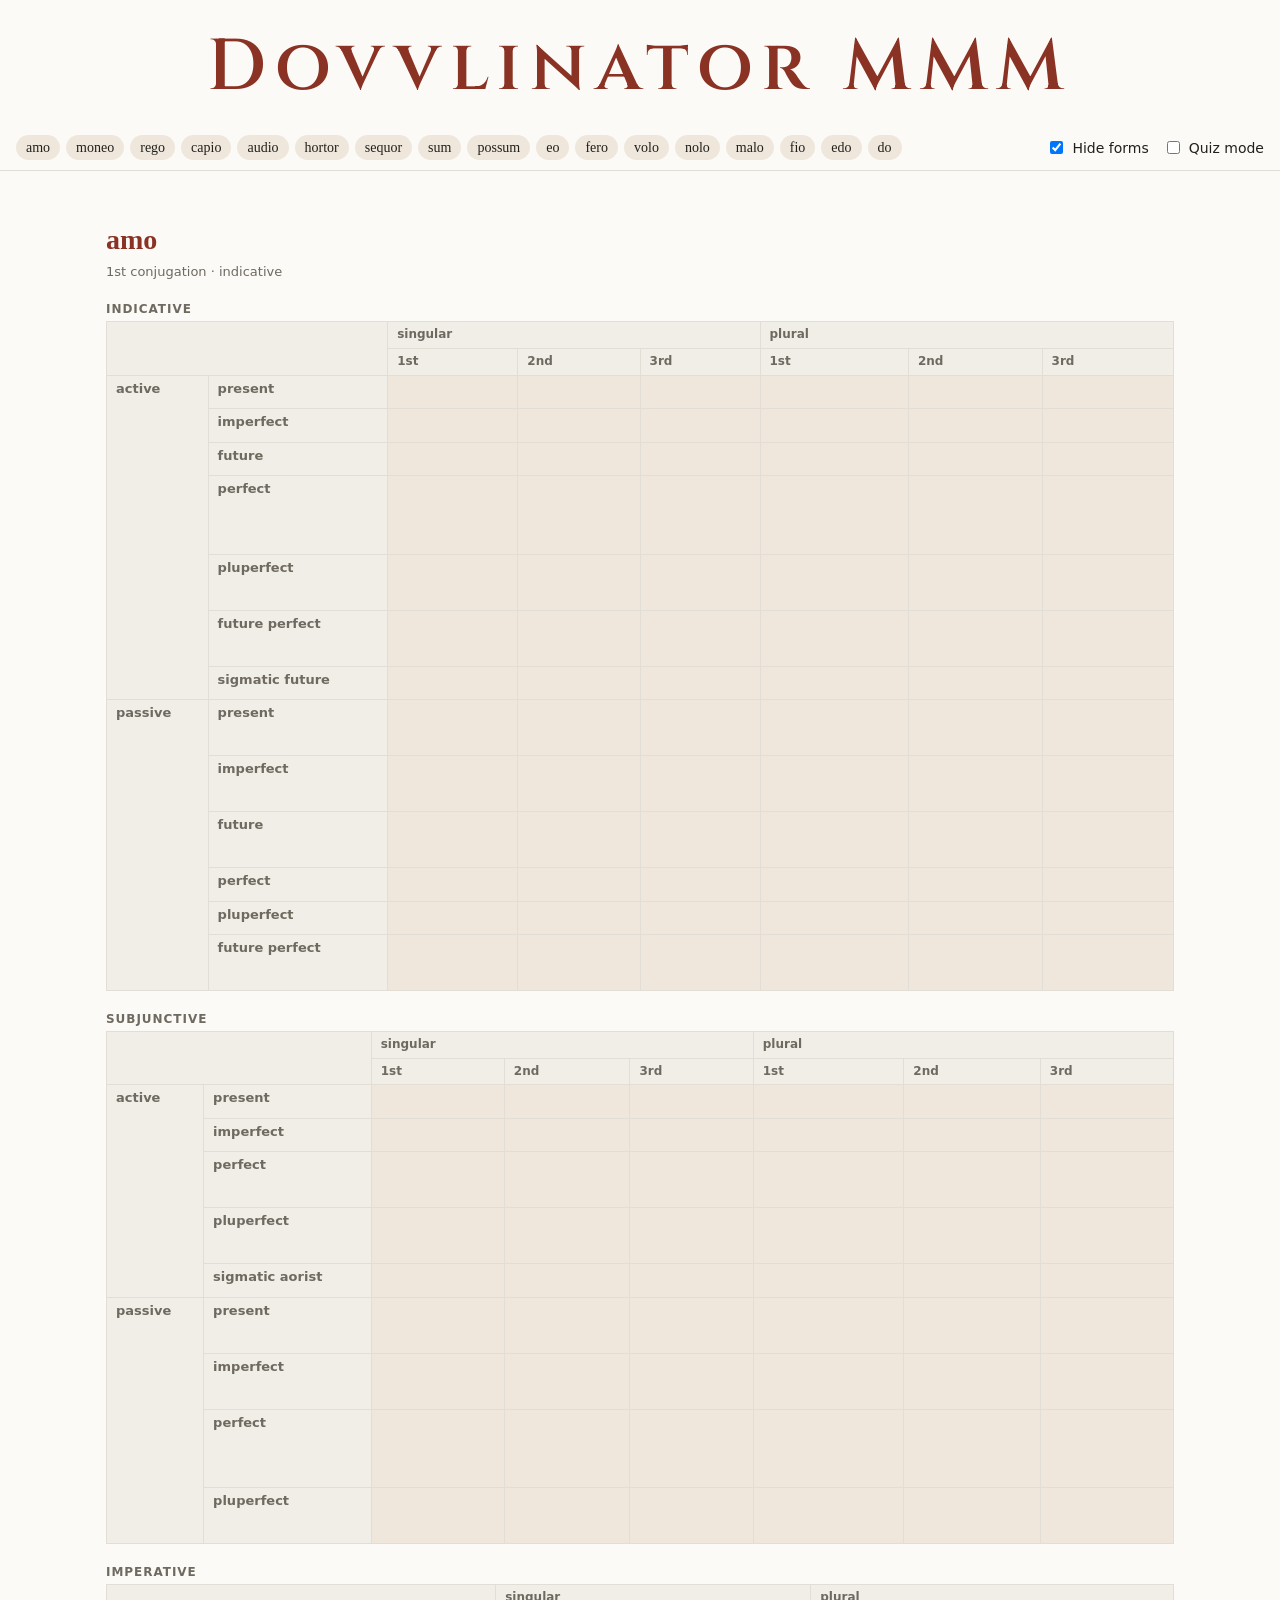
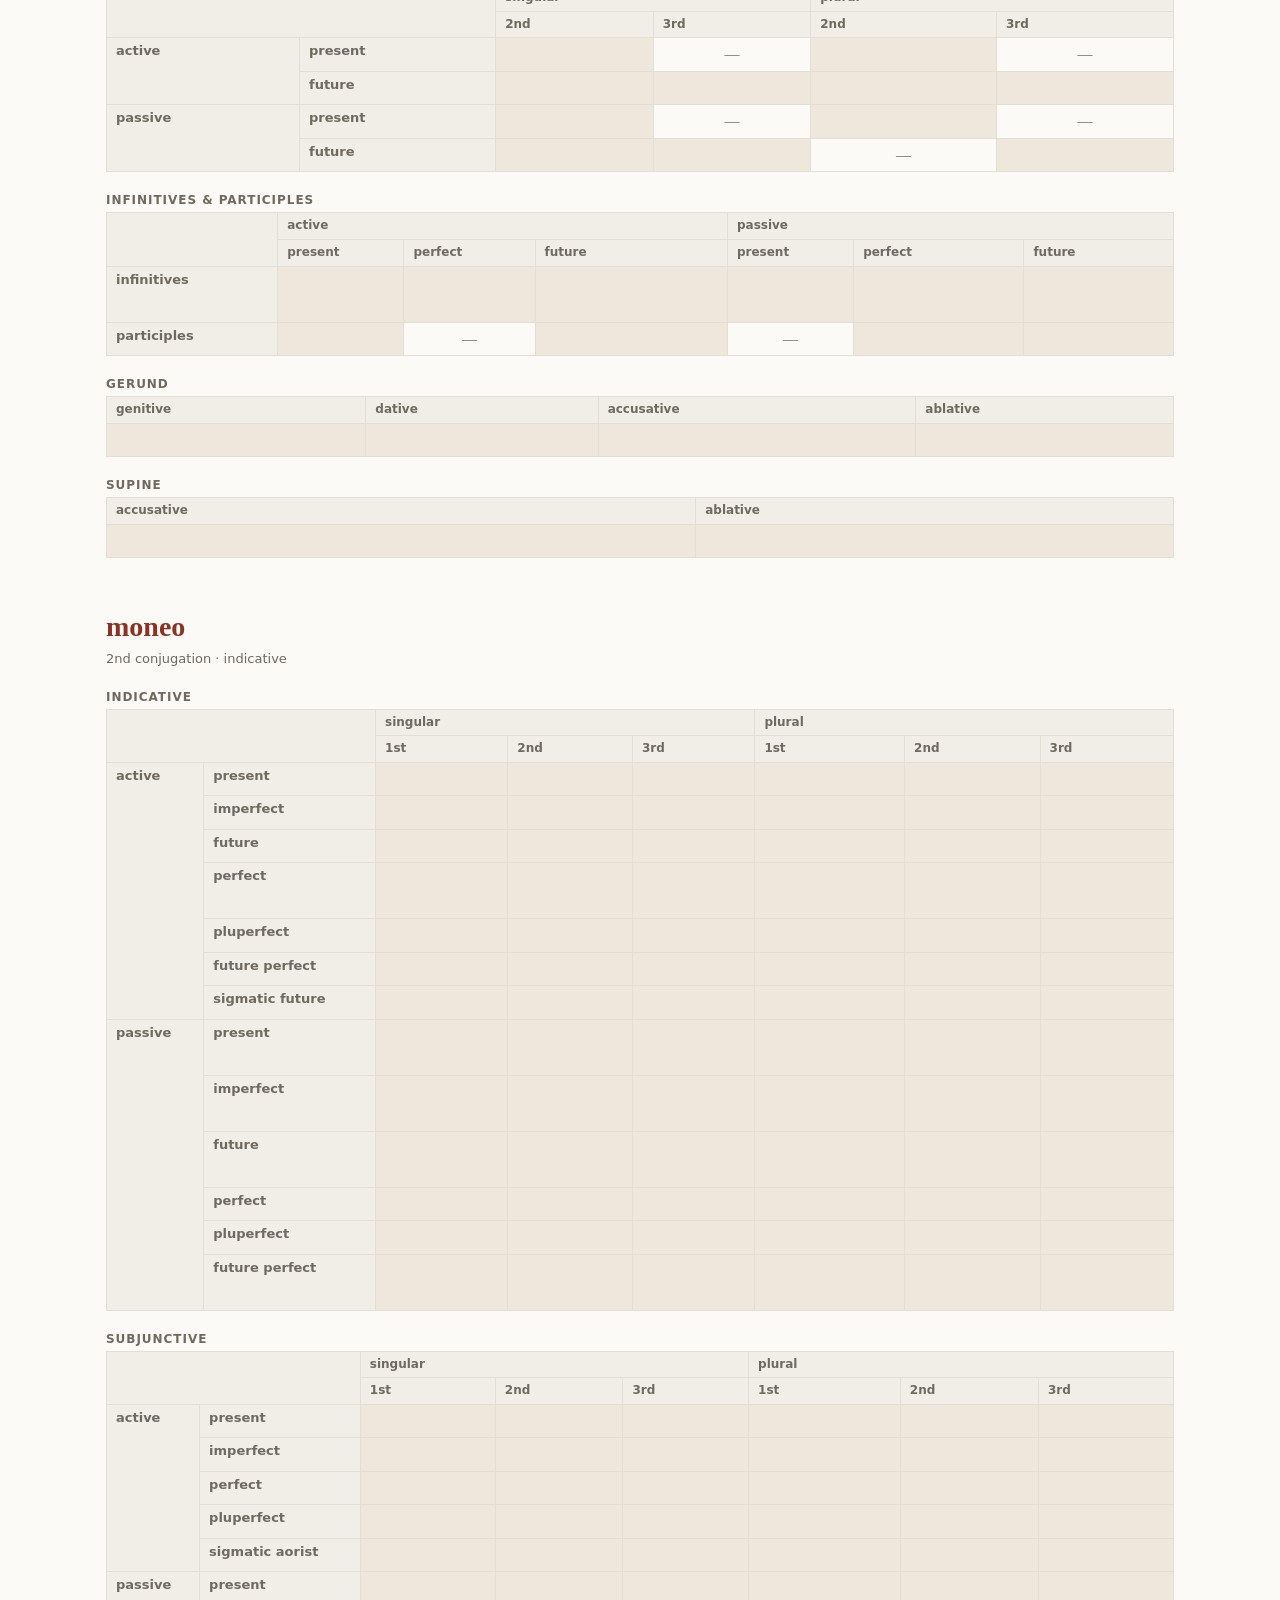
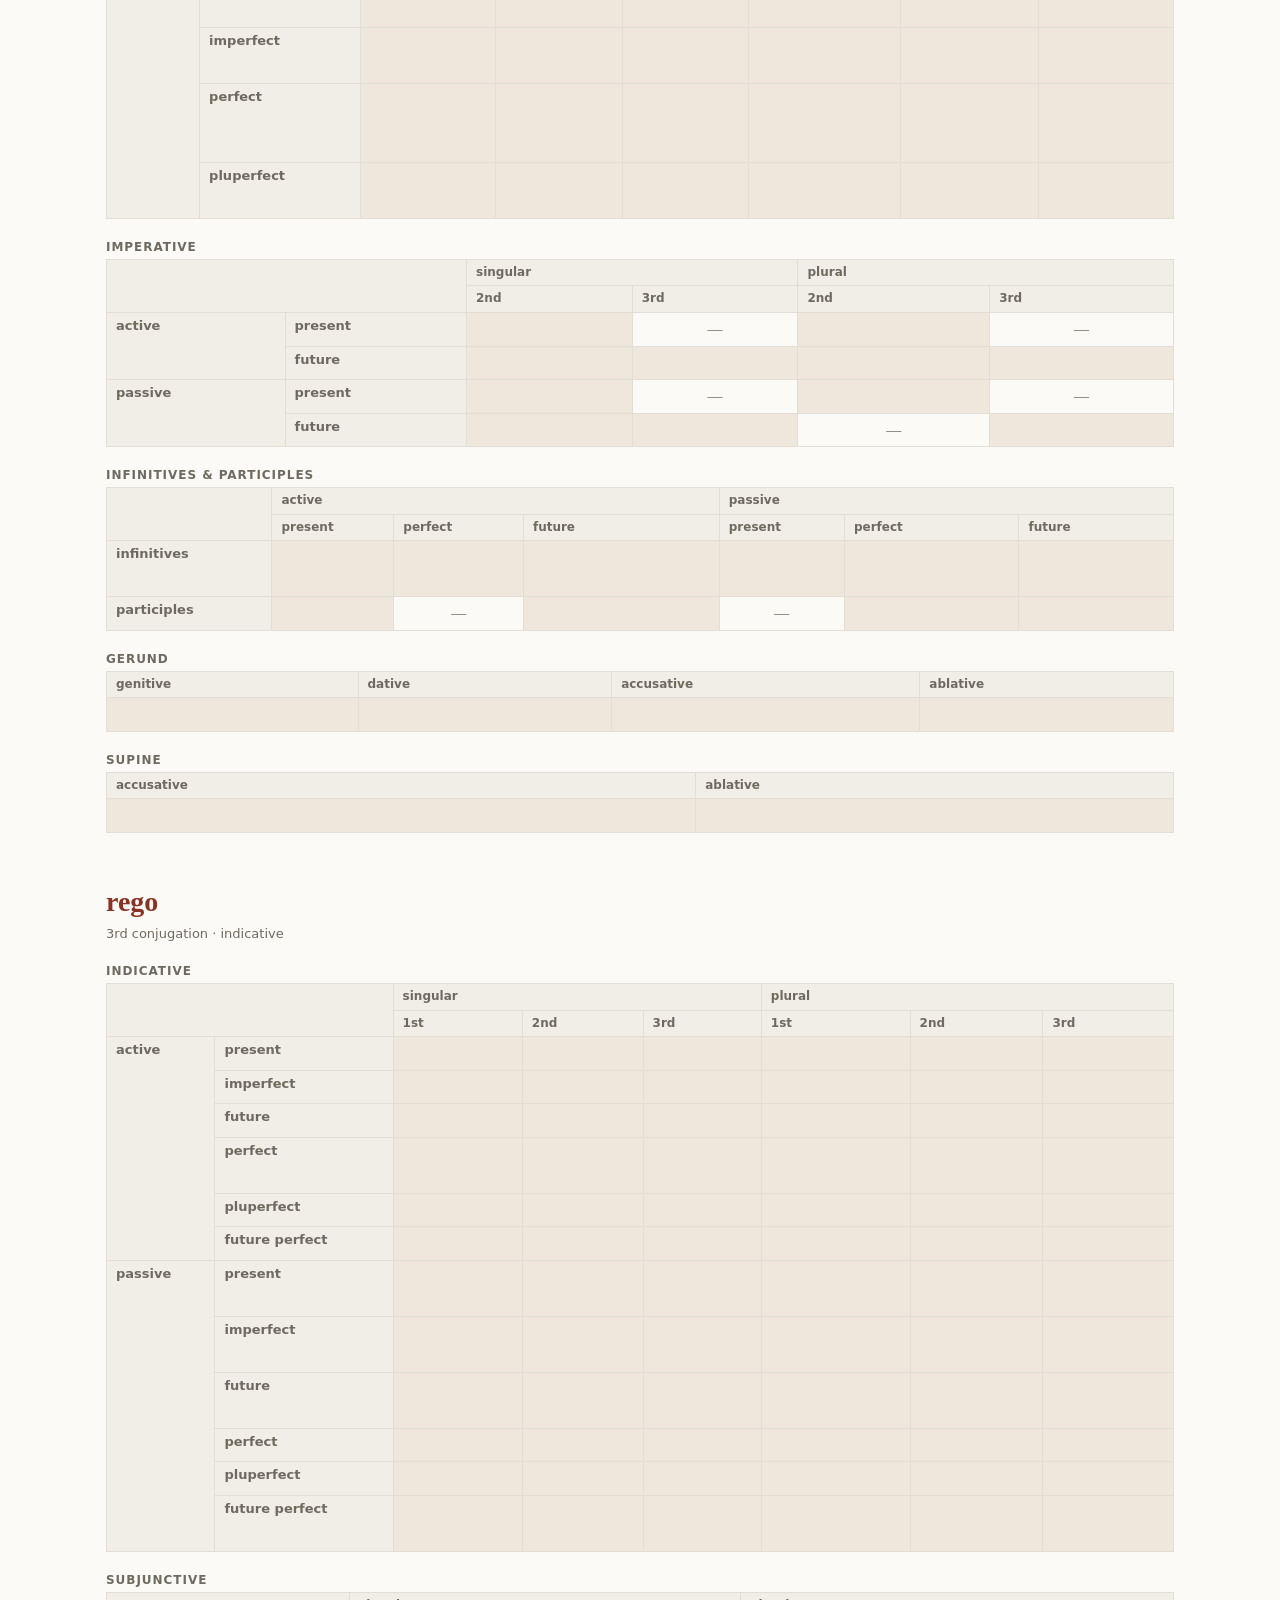
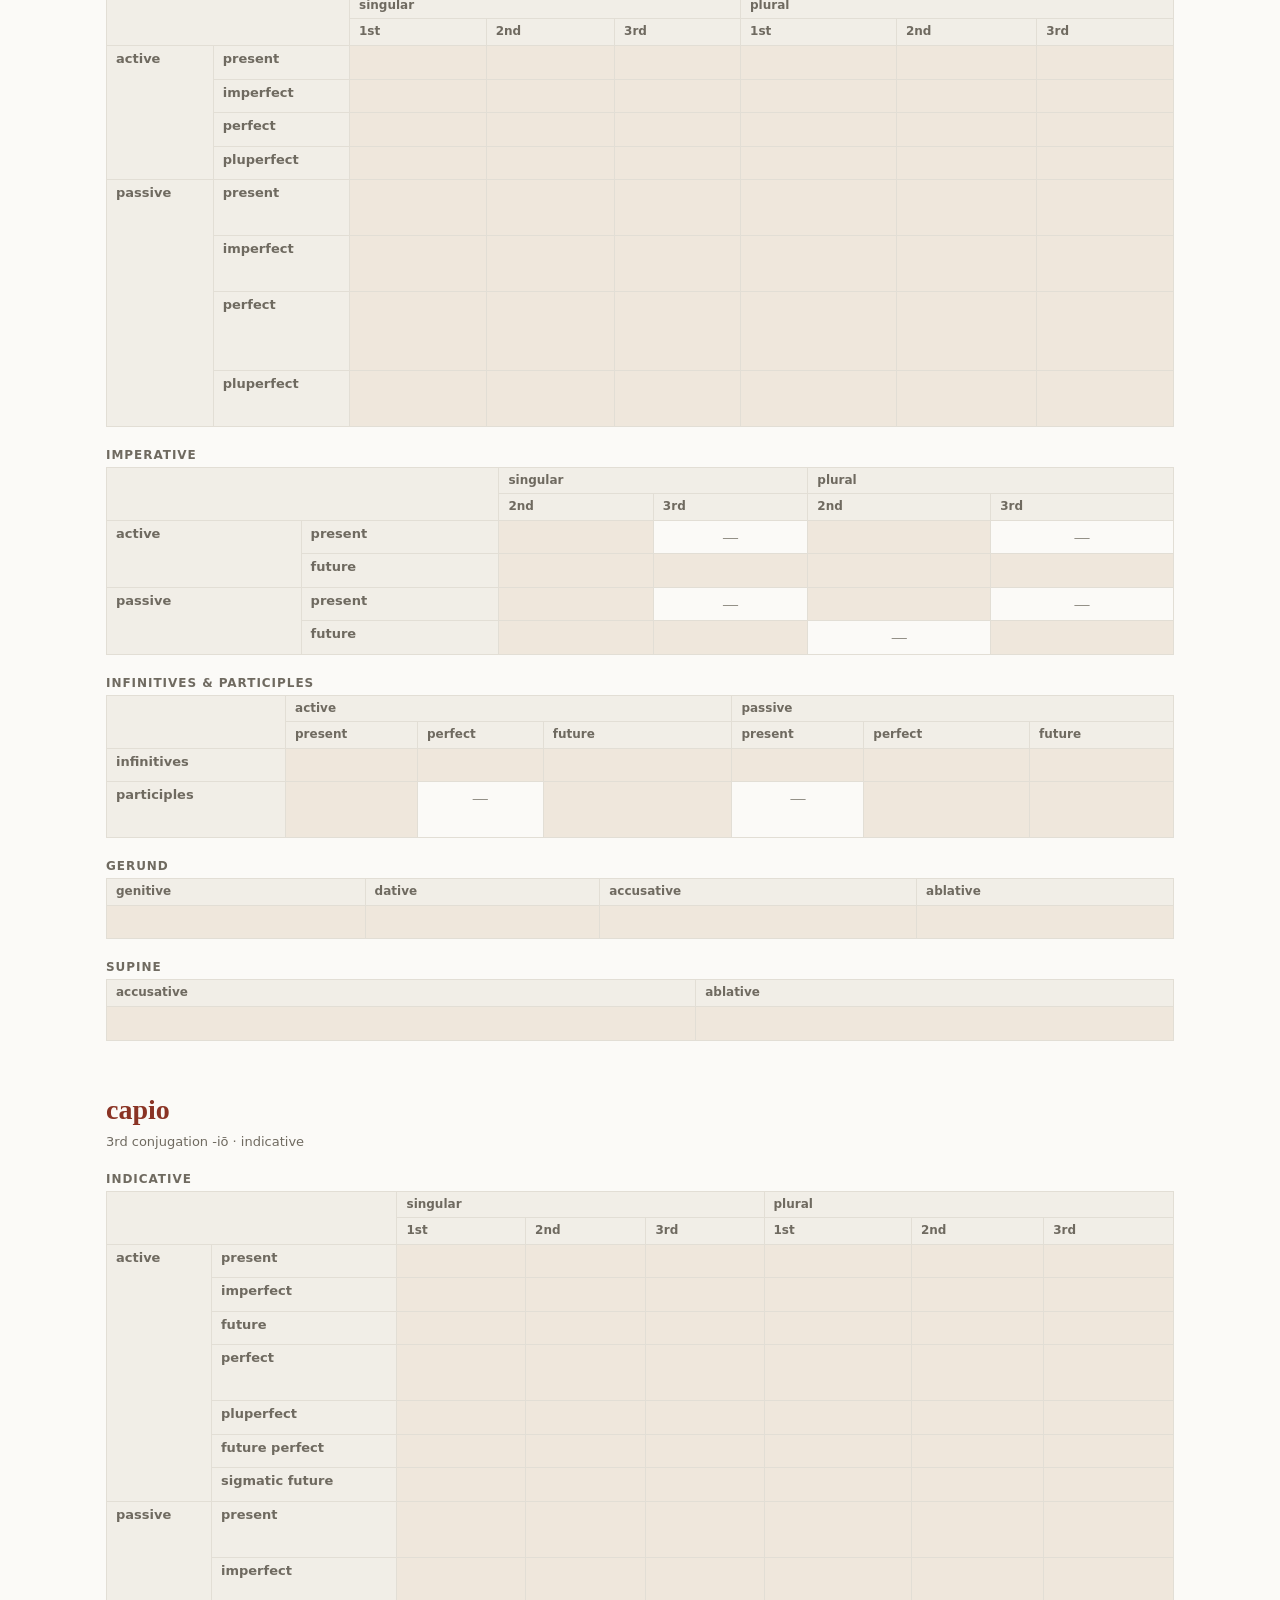
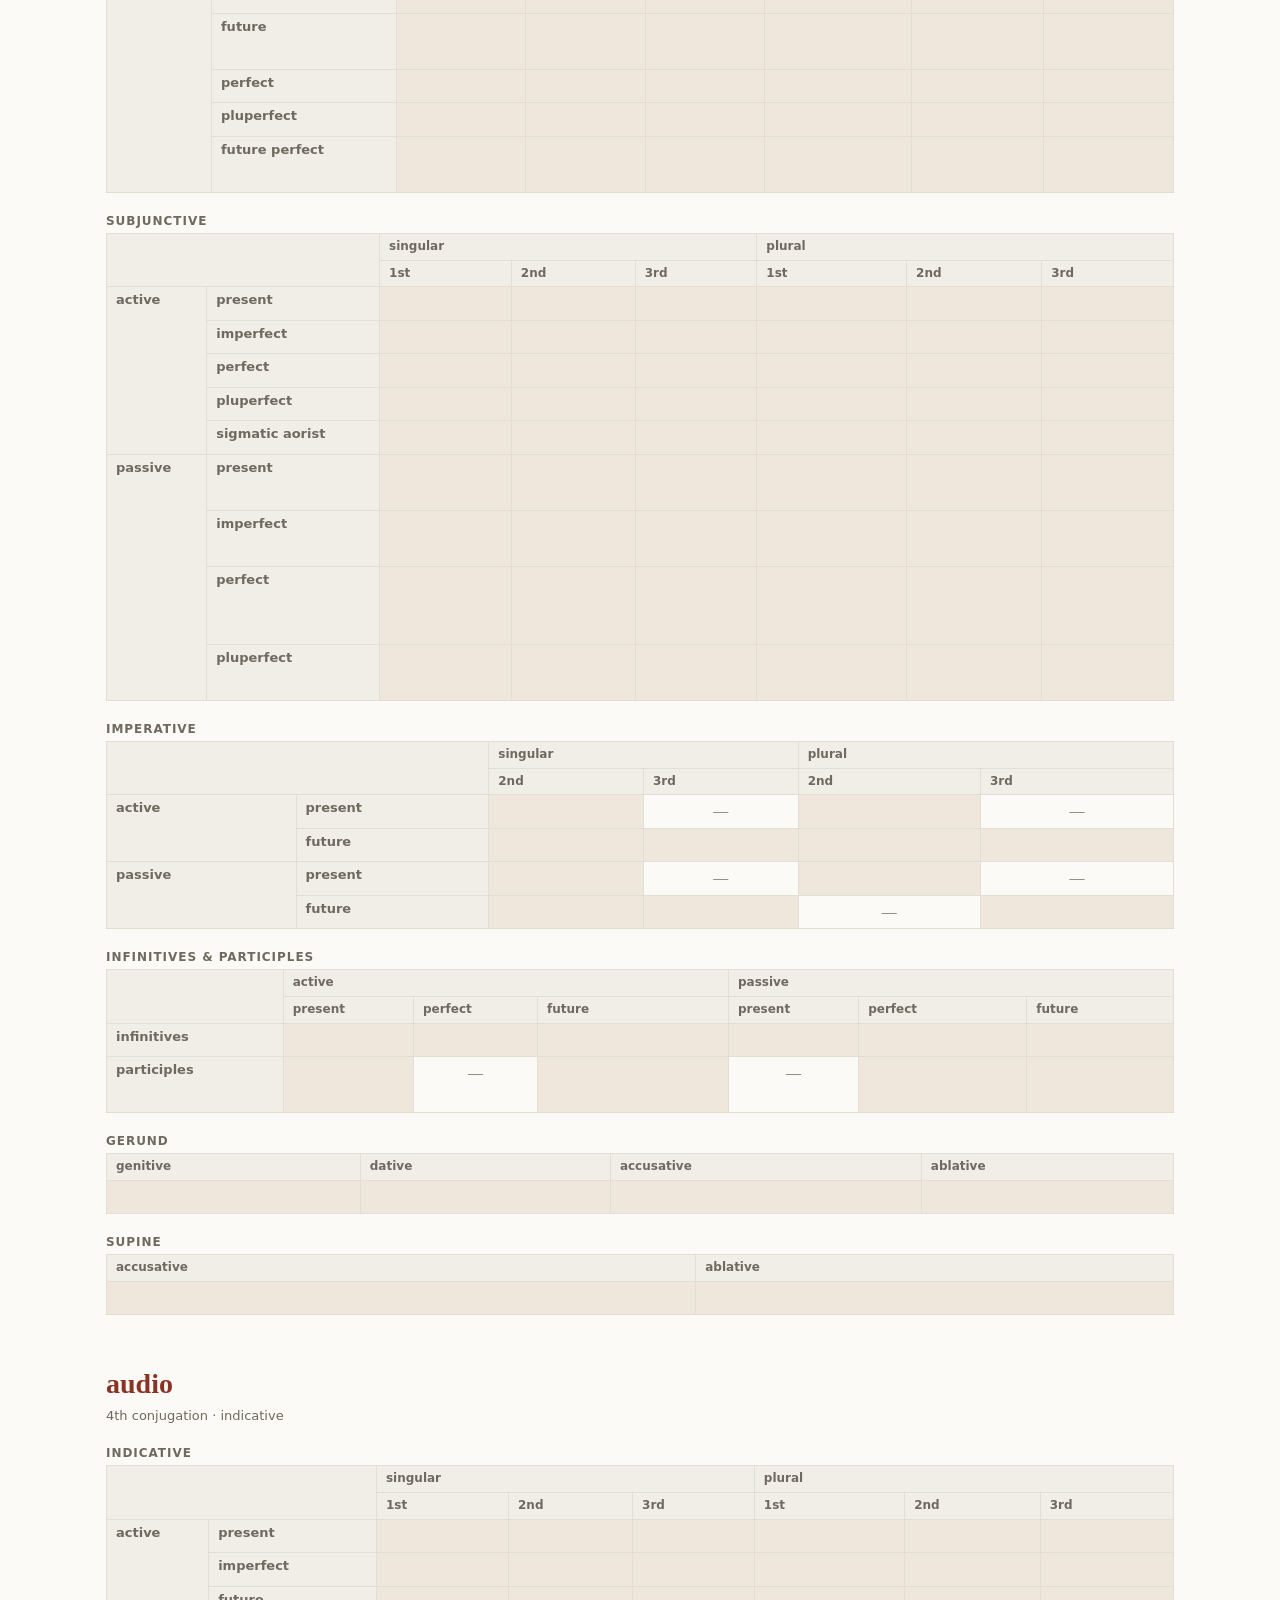
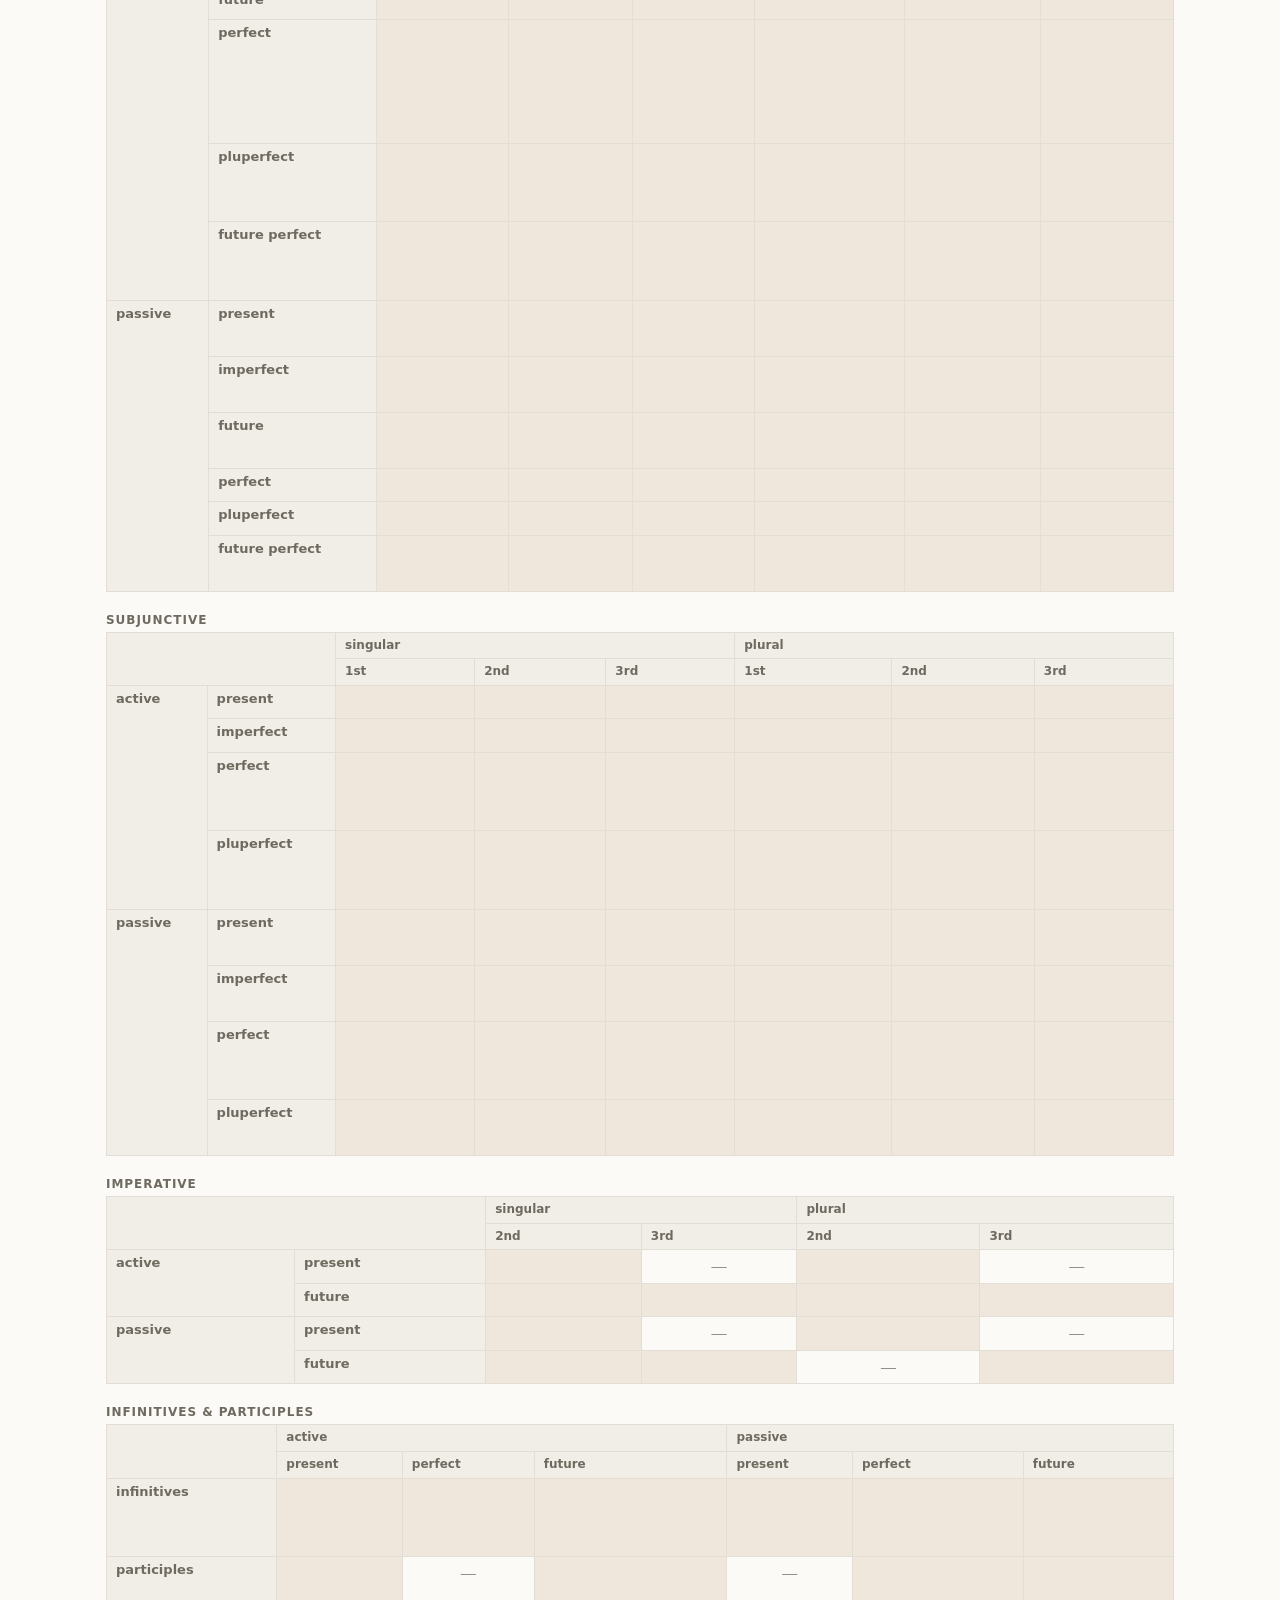
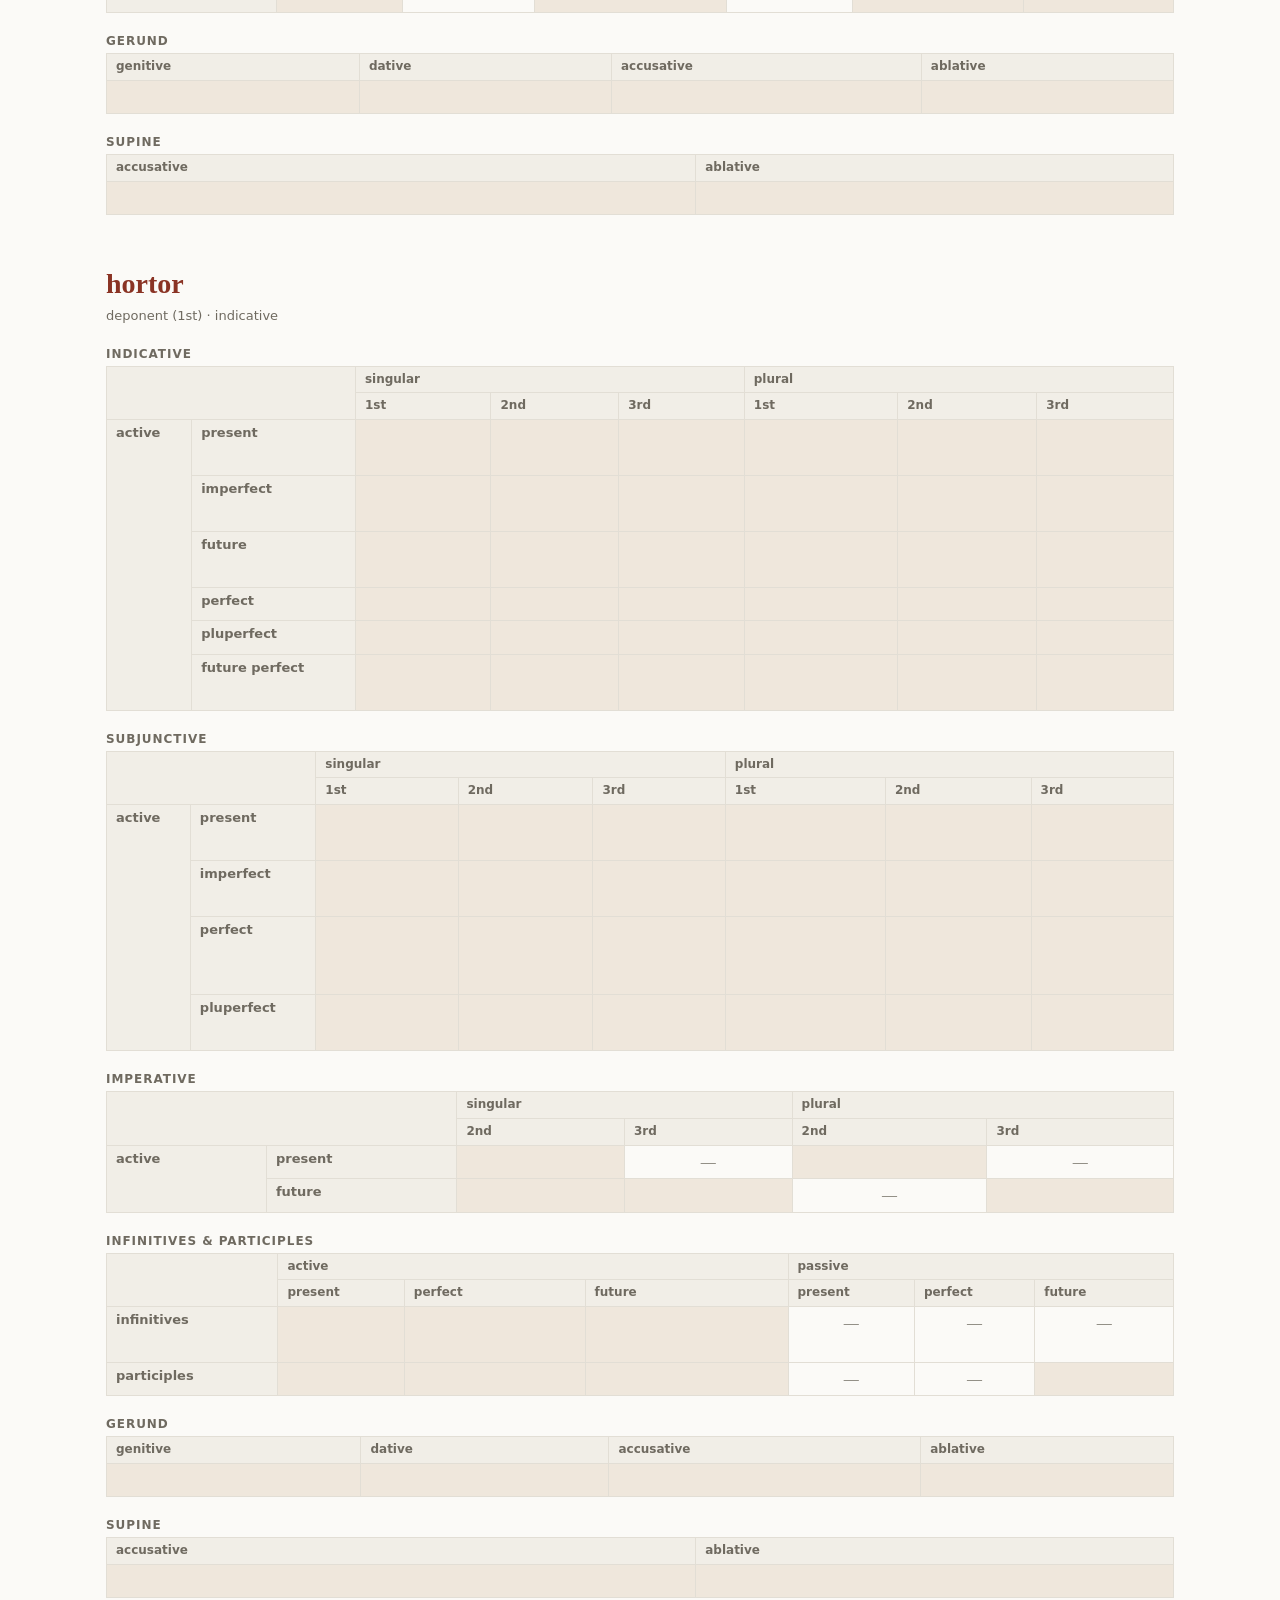
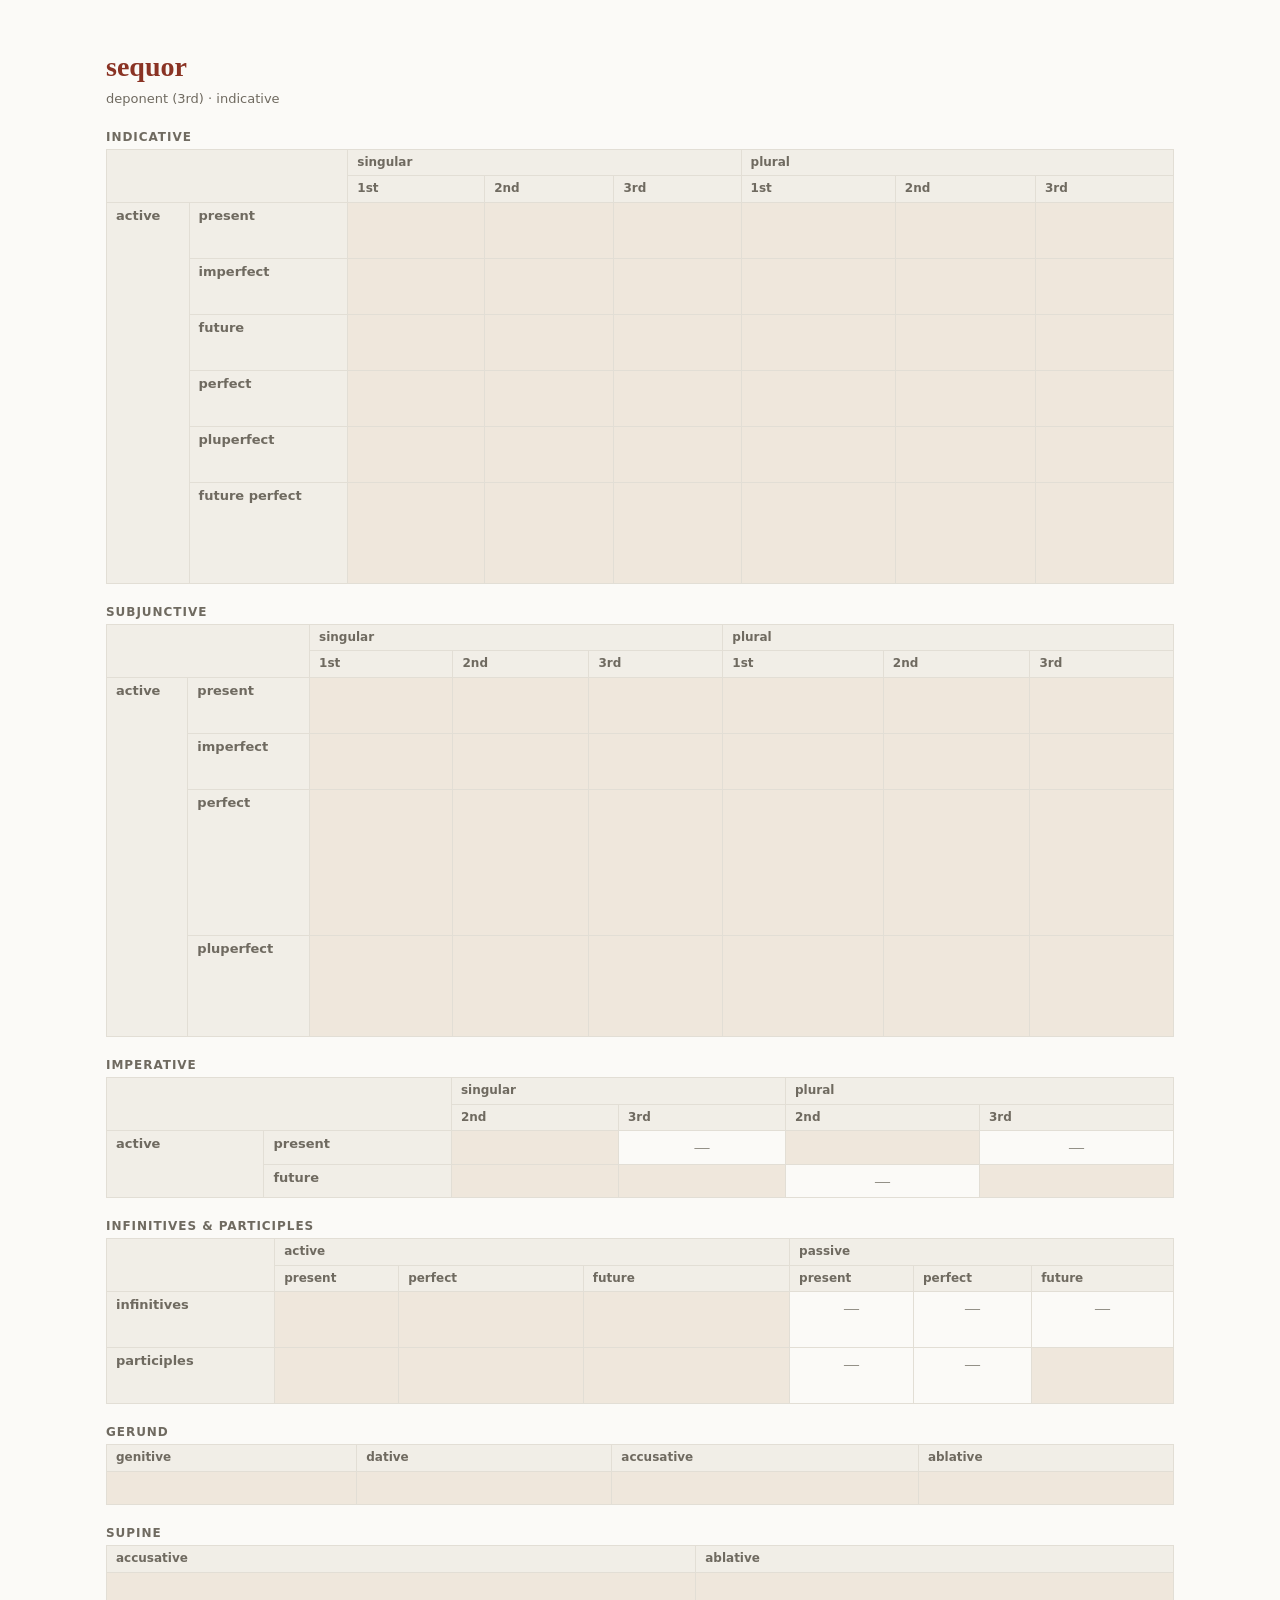
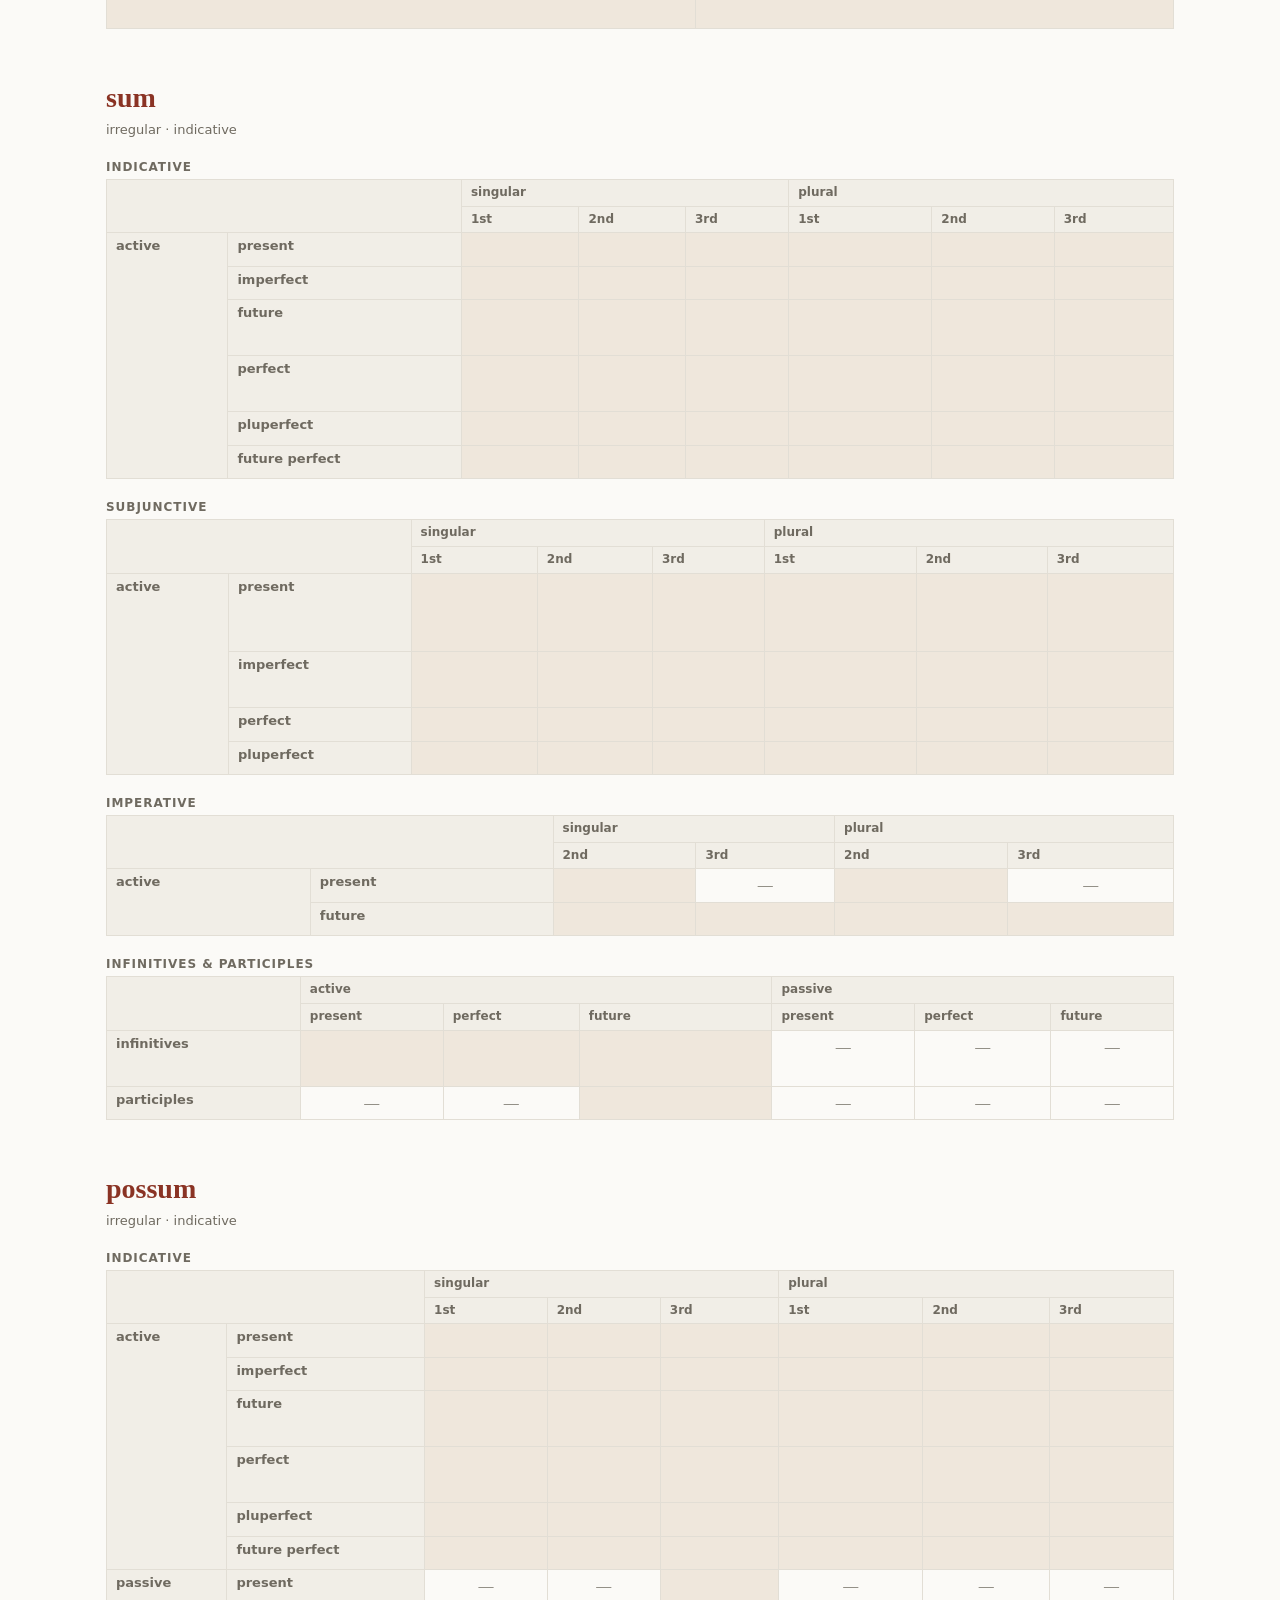
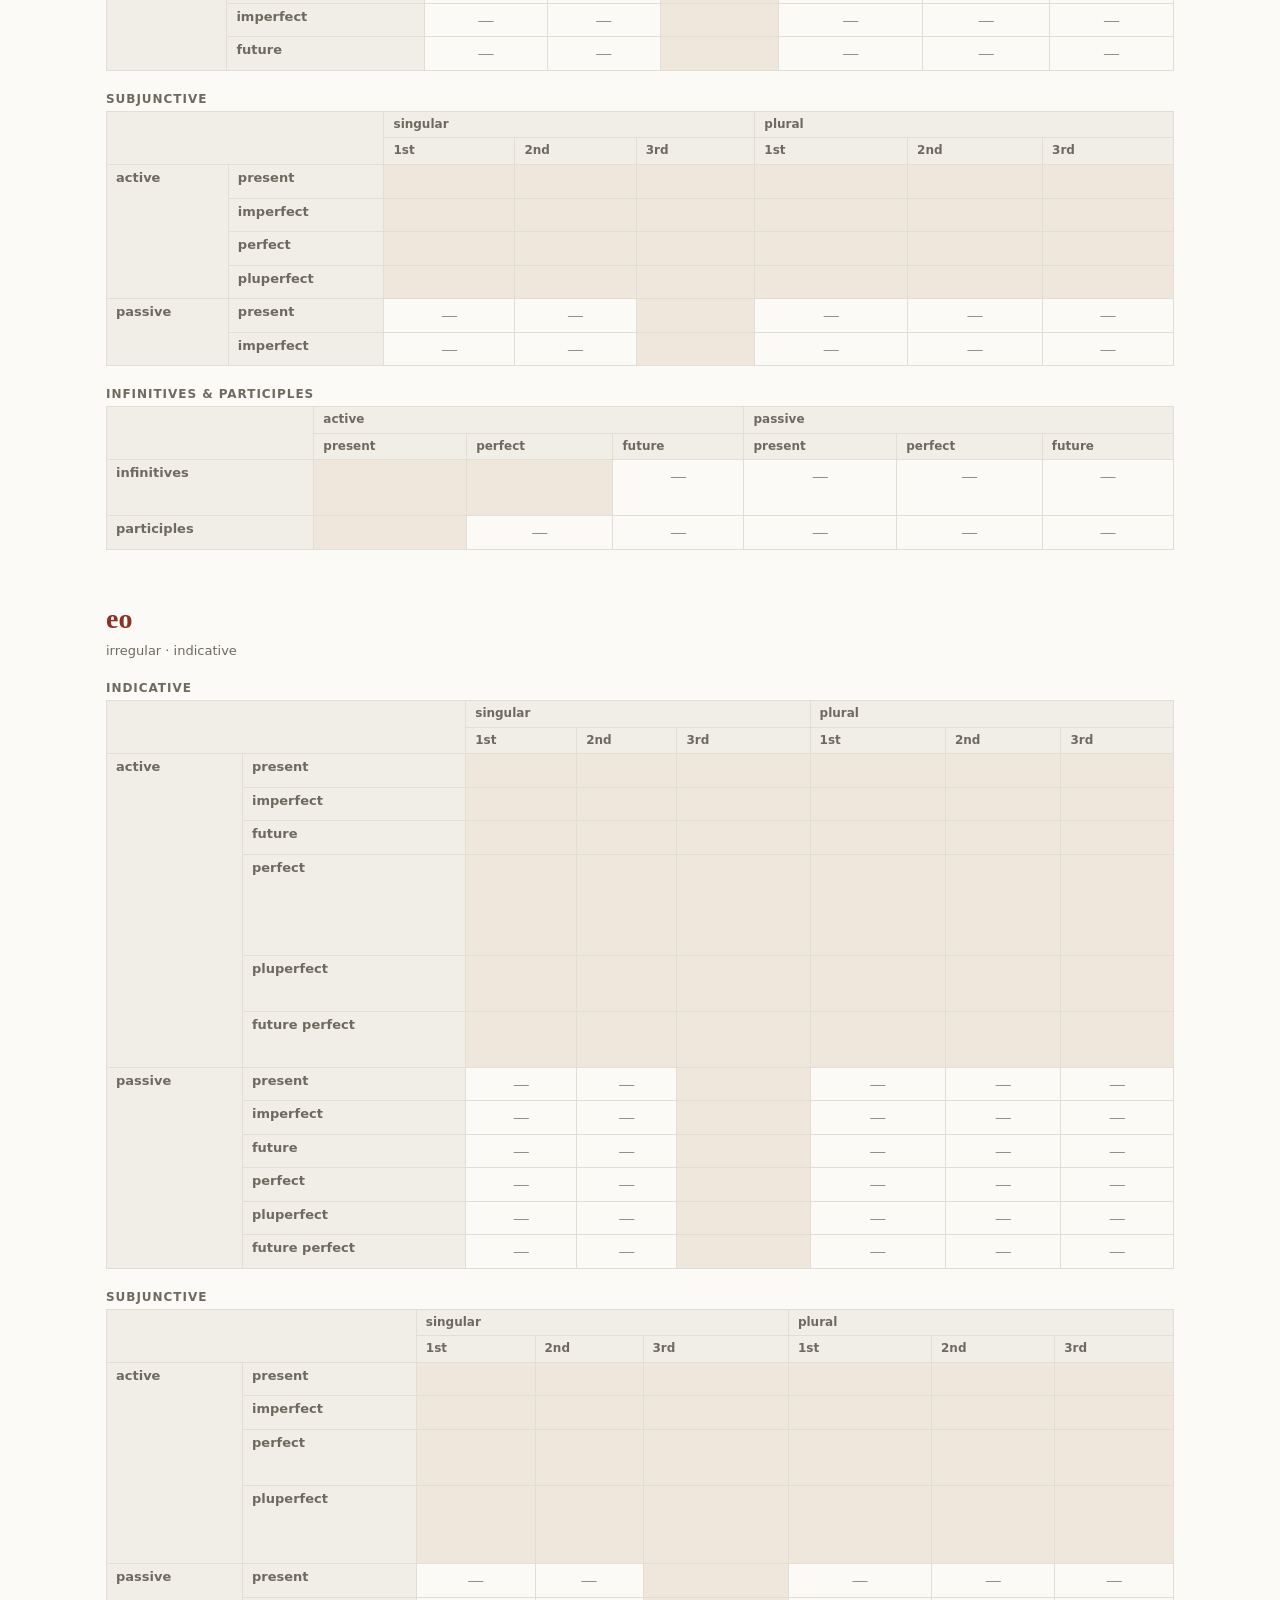
==== docs/index.html @ a9b4305e "Change to index" ====
<!doctype html>
<html lang="en">
<head>
<meta charset="utf-8">
<meta name="viewport" content="width=device-width,initial-scale=1">
<title>Dovvlinator MMM</title>
<link rel="preconnect" href="https://fonts.googleapis.com">
<link rel="preconnect" href="https://fonts.gstatic.com" crossorigin>
<link rel="stylesheet" href="https://fonts.googleapis.com/css2?family=Cinzel:wght@600&display=swap">
<!--
  Page template for show_conjugations.py, which replaces these markers:
    VERB_NAV  links to each verb, in the nav bar
    VERBS     one <section class="verb"> per verb, holding its tables
    SOURCE    where the data came from and when
-->
<style>
:root{--bg:#fbfaf7;--fg:#22201c;--muted:#6f6a60;--line:#e2ded5;--head:#f1eee7;--accent:#8a3324;--chip:#efe7dc;--ok:#d6efd6;--bad:#f6d3cf}
@media (prefers-color-scheme:dark){:root{--bg:#1a1917;--fg:#ebe7df;--muted:#a19b90;--line:#36332e;--head:#24221f;--accent:#e08a6f;--chip:#2c2925;--ok:#1f3b24;--bad:#4a2420}}
*{box-sizing:border-box}
body{margin:0;background:var(--bg);color:var(--fg);font:15px/1.5 Georgia,"Iowan Old Style",serif}
header{text-align:center;padding:28px 16px 18px}
h1{margin:0;font:600 clamp(36px,8vw,72px)/1.1 Cinzel,"Trajan Pro","Times New Roman",serif;
   letter-spacing:.12em;color:var(--accent)}
nav{position:sticky;top:0;background:var(--bg);border-bottom:1px solid var(--line);padding:10px 16px;
    display:flex;flex-wrap:wrap;gap:6px;z-index:2}
nav a{color:var(--fg);text-decoration:none;background:var(--chip);padding:2px 10px;border-radius:999px;font-size:14px}
nav a:hover{color:var(--accent)}
main{max-width:1100px;margin:0 auto;padding:16px}
section.verb{margin:32px 0 48px;scroll-margin-top:70px}
h2{font-size:28px;margin:0;color:var(--accent)}
.meta{color:var(--muted);font:13px/1.4 system-ui,sans-serif;margin:2px 0 14px}
h3{font:600 12px/1 system-ui,sans-serif;letter-spacing:.08em;text-transform:uppercase;color:var(--muted);margin:22px 0 6px}
.scroll{overflow-x:auto}
table{border-collapse:collapse;min-width:100%;font-size:15px}
th,td{border:1px solid var(--line);padding:5px 9px;text-align:left;vertical-align:top}
thead th{background:var(--head);font:600 12px/1.3 system-ui,sans-serif;color:var(--muted)}
tbody th{font:600 13px/1.3 system-ui,sans-serif;color:var(--muted);background:var(--head);white-space:nowrap}
td.empty{color:var(--muted);text-align:center}
.unparsed{font-size:13px;color:var(--muted)}
.controls{margin-left:auto;display:flex;flex-wrap:wrap;align-items:center;gap:6px 14px;font:14px system-ui,sans-serif}
.controls label{display:flex;align-items:center;gap:6px;cursor:pointer}
button{font:13px system-ui,sans-serif;padding:2px 10px;border:1px solid var(--line);border-radius:6px;
       background:var(--chip);color:var(--fg);cursor:pointer}
button:hover{color:var(--accent)}
.quiz-only{display:none;gap:8px;align-items:center}
body.quiz .quiz-only{display:flex}
/* hide mode (ignored while quizzing) */
body.hide:not(.quiz) td.f{cursor:pointer}
body.hide:not(.quiz) td.f:not(.shown){color:transparent;background:var(--chip)}
body.hide:not(.quiz) td.f:not(.shown):hover{background:var(--line)}
/* quiz mode */
.bhead{display:flex;align-items:baseline;gap:12px;margin:22px 0 6px}
.bhead h3{margin:0}
.grader{display:none;align-items:baseline;gap:10px}
body.quiz .grader{display:flex}
.score{font:600 13px system-ui,sans-serif;color:var(--muted)}
td.f input{display:none;width:100%;min-width:7em;font:inherit;color:var(--fg);background:transparent;
           border:1px solid var(--line);border-radius:4px;padding:2px 5px}
body.quiz td.f input{display:block}
body.quiz td.f .t{display:none}
body.quiz td.f.ok{background:var(--ok)}
body.quiz td.f.bad{background:var(--bad)}
#macrons{position:fixed;right:16px;bottom:16px;z-index:3;display:none;gap:4px;padding:6px;
         background:var(--head);border:1px solid var(--line);border-radius:10px;box-shadow:0 2px 10px #0003}
body.quiz #macrons{display:flex}
#macrons button{font:18px/1 Georgia,serif;width:2em;height:2em;padding:0}
#macrons .hint{align-self:center;margin-left:6px;font:12px/1.35 system-ui,sans-serif;color:var(--muted)}
#macrons kbd{font:12px ui-monospace,monospace;background:var(--chip);border:1px solid var(--line);
             border-radius:3px;padding:0 4px;color:var(--fg)}
</style>
</head>
<body class="hide">

<header><h1>Dovvlinator MMM</h1></header>

<nav>
  <a href="#v0">amo</a><a href="#v1">moneo</a><a href="#v2">rego</a><a href="#v3">capio</a><a href="#v4">audio</a><a href="#v5">hortor</a><a href="#v6">sequor</a><a href="#v7">sum</a><a href="#v8">possum</a><a href="#v9">eo</a><a href="#v10">fero</a><a href="#v11">volo</a><a href="#v12">nolo</a><a href="#v13">malo</a><a href="#v14">fio</a><a href="#v15">edo</a><a href="#v16">do</a>
  <div class="controls">
    <label><input type="checkbox" id="hide" checked> Hide forms</label>
    <label><input type="checkbox" id="quiz"> Quiz mode</label>
    <span class="quiz-only">
      <label><input type="checkbox" id="nomacrons" checked> Ignore macrons</label>
      <button type="button" id="gradeall">Grade All</button>
      <button type="button" id="reset">Clear</button>
    </span>
  </div>
</nav>

<div id="macrons" title="Shift-click for capitals">
  <button type="button">ā</button><button type="button">ē</button><button type="button">ī</button><button type="button">ō</button><button type="button">ū</button><button type="button">ȳ</button>
  <span class="hint">or type a vowel + hyphen:<br><kbd>a-</kbd> → ā</span>
</div>

<main>
  <section class="verb" id="v0"><h2>amo</h2><div class="meta">1st conjugation · indicative</div><div class='block'><div class='bhead'><h3>indicative</h3><span class='grader'><button type='button' class='grade'>Grade</button><span class='score'></span></span></div><div class='scroll'><table><thead><tr><th colspan=2 rowspan=2></th><th colspan=3>singular</th><th colspan=3>plural</th></tr><tr><th>1st</th><th>2nd</th><th>3rd</th><th>1st</th><th>2nd</th><th>3rd</th></tr></thead><tbody><tr><th rowspan=7>active</th><th>present</th><td class='f' data-a='[&quot;amō&quot;]'><span class='t'>amō</span></td><td class='f' data-a='[&quot;amās&quot;]'><span class='t'>amās</span></td><td class='f' data-a='[&quot;amat&quot;]'><span class='t'>amat</span></td><td class='f' data-a='[&quot;amāmus&quot;]'><span class='t'>amāmus</span></td><td class='f' data-a='[&quot;amātis&quot;]'><span class='t'>amātis</span></td><td class='f' data-a='[&quot;amant&quot;]'><span class='t'>amant</span></td></tr><tr><th>imperfect</th><td class='f' data-a='[&quot;amābam&quot;]'><span class='t'>amābam</span></td><td class='f' data-a='[&quot;amābās&quot;]'><span class='t'>amābās</span></td><td class='f' data-a='[&quot;amābat&quot;]'><span class='t'>amābat</span></td><td class='f' data-a='[&quot;amābāmus&quot;]'><span class='t'>amābāmus</span></td><td class='f' data-a='[&quot;amābātis&quot;]'><span class='t'>amābātis</span></td><td class='f' data-a='[&quot;amābant&quot;]'><span class='t'>amābant</span></td></tr><tr><th>future</th><td class='f' data-a='[&quot;amābō&quot;]'><span class='t'>amābō</span></td><td class='f' data-a='[&quot;amābis&quot;]'><span class='t'>amābis</span></td><td class='f' data-a='[&quot;amābit&quot;]'><span class='t'>amābit</span></td><td class='f' data-a='[&quot;amābimus&quot;]'><span class='t'>amābimus</span></td><td class='f' data-a='[&quot;amābitis&quot;]'><span class='t'>amābitis</span></td><td class='f' data-a='[&quot;amābunt&quot;]'><span class='t'>amābunt</span></td></tr><tr><th>perfect</th><td class='f' data-a='[&quot;amāvī&quot;]'><span class='t'>amāvī</span></td><td class='f' data-a='[&quot;amāvistī&quot;, &quot;amāstī&quot;]'><span class='t'>amāvistī<br>amāstī</span></td><td class='f' data-a='[&quot;amāvit&quot;, &quot;amāt&quot;]'><span class='t'>amāvit<br>amāt</span></td><td class='f' data-a='[&quot;amāvimus&quot;, &quot;amāmus&quot;]'><span class='t'>amāvimus<br>amāmus</span></td><td class='f' data-a='[&quot;amāvistis&quot;, &quot;amāstis&quot;]'><span class='t'>amāvistis<br>amāstis</span></td><td class='f' data-a='[&quot;amāvērunt&quot;, &quot;amārunt&quot;, &quot;amāvēre&quot;]'><span class='t'>amāvērunt<br>amārunt<br>amāvēre</span></td></tr><tr><th>pluperfect</th><td class='f' data-a='[&quot;amāveram&quot;, &quot;amāram&quot;]'><span class='t'>amāveram<br>amāram</span></td><td class='f' data-a='[&quot;amāverās&quot;, &quot;amārās&quot;]'><span class='t'>amāverās<br>amārās</span></td><td class='f' data-a='[&quot;amāverat&quot;, &quot;amārat&quot;]'><span class='t'>amāverat<br>amārat</span></td><td class='f' data-a='[&quot;amāverāmus&quot;, &quot;amārāmus&quot;]'><span class='t'>amāverāmus<br>amārāmus</span></td><td class='f' data-a='[&quot;amāverātis&quot;, &quot;amārātis&quot;]'><span class='t'>amāverātis<br>amārātis</span></td><td class='f' data-a='[&quot;amāverant&quot;, &quot;amārant&quot;]'><span class='t'>amāverant<br>amārant</span></td></tr><tr><th>future perfect</th><td class='f' data-a='[&quot;amāverō&quot;, &quot;amārō&quot;]'><span class='t'>amāverō<br>amārō</span></td><td class='f' data-a='[&quot;amāveris&quot;, &quot;amāris&quot;]'><span class='t'>amāveris<br>amāris</span></td><td class='f' data-a='[&quot;amāverit&quot;, &quot;amārit&quot;]'><span class='t'>amāverit<br>amārit</span></td><td class='f' data-a='[&quot;amāverimus&quot;, &quot;amārimus&quot;]'><span class='t'>amāverimus<br>amārimus</span></td><td class='f' data-a='[&quot;amāveritis&quot;, &quot;amāritis&quot;]'><span class='t'>amāveritis<br>amāritis</span></td><td class='f' data-a='[&quot;amāverint&quot;, &quot;amārint&quot;]'><span class='t'>amāverint<br>amārint</span></td></tr><tr><th>sigmatic future</th><td class='f' data-a='[&quot;amāssō&quot;]'><span class='t'>amāssō</span></td><td class='f' data-a='[&quot;amāssis&quot;]'><span class='t'>amāssis</span></td><td class='f' data-a='[&quot;amāssit&quot;]'><span class='t'>amāssit</span></td><td class='f' data-a='[&quot;amāssimus&quot;]'><span class='t'>amāssimus</span></td><td class='f' data-a='[&quot;amāssitis&quot;]'><span class='t'>amāssitis</span></td><td class='f' data-a='[&quot;amāssint&quot;]'><span class='t'>amāssint</span></td></tr><tr><th rowspan=6>passive</th><th>present</th><td class='f' data-a='[&quot;amor&quot;]'><span class='t'>amor</span></td><td class='f' data-a='[&quot;amāris&quot;, &quot;amāre&quot;]'><span class='t'>amāris<br>amāre</span></td><td class='f' data-a='[&quot;amātur&quot;]'><span class='t'>amātur</span></td><td class='f' data-a='[&quot;amāmur&quot;]'><span class='t'>amāmur</span></td><td class='f' data-a='[&quot;amāminī&quot;]'><span class='t'>amāminī</span></td><td class='f' data-a='[&quot;amantur&quot;]'><span class='t'>amantur</span></td></tr><tr><th>imperfect</th><td class='f' data-a='[&quot;amābar&quot;]'><span class='t'>amābar</span></td><td class='f' data-a='[&quot;amābāris&quot;, &quot;amābāre&quot;]'><span class='t'>amābāris<br>amābāre</span></td><td class='f' data-a='[&quot;amābātur&quot;]'><span class='t'>amābātur</span></td><td class='f' data-a='[&quot;amābāmur&quot;]'><span class='t'>amābāmur</span></td><td class='f' data-a='[&quot;amābāminī&quot;]'><span class='t'>amābāminī</span></td><td class='f' data-a='[&quot;amābantur&quot;]'><span class='t'>amābantur</span></td></tr><tr><th>future</th><td class='f' data-a='[&quot;amābor&quot;]'><span class='t'>amābor</span></td><td class='f' data-a='[&quot;amāberis&quot;, &quot;amābere&quot;]'><span class='t'>amāberis<br>amābere</span></td><td class='f' data-a='[&quot;amābitur&quot;]'><span class='t'>amābitur</span></td><td class='f' data-a='[&quot;amābimur&quot;]'><span class='t'>amābimur</span></td><td class='f' data-a='[&quot;amābiminī&quot;]'><span class='t'>amābiminī</span></td><td class='f' data-a='[&quot;amābuntur&quot;]'><span class='t'>amābuntur</span></td></tr><tr><th>perfect</th><td class='f' data-a='[&quot;amātus sum&quot;]'><span class='t'>amātus sum</span></td><td class='f' data-a='[&quot;amātus es&quot;]'><span class='t'>amātus es</span></td><td class='f' data-a='[&quot;amātus est&quot;]'><span class='t'>amātus est</span></td><td class='f' data-a='[&quot;amātus sumus&quot;]'><span class='t'>amātus sumus</span></td><td class='f' data-a='[&quot;amātus estis&quot;]'><span class='t'>amātus estis</span></td><td class='f' data-a='[&quot;amātus sunt&quot;]'><span class='t'>amātus sunt</span></td></tr><tr><th>pluperfect</th><td class='f' data-a='[&quot;amātus eram&quot;]'><span class='t'>amātus eram</span></td><td class='f' data-a='[&quot;amātus erās&quot;]'><span class='t'>amātus erās</span></td><td class='f' data-a='[&quot;amātus erat&quot;]'><span class='t'>amātus erat</span></td><td class='f' data-a='[&quot;amātus erāmus&quot;]'><span class='t'>amātus erāmus</span></td><td class='f' data-a='[&quot;amātus erātis&quot;]'><span class='t'>amātus erātis</span></td><td class='f' data-a='[&quot;amātus erant&quot;]'><span class='t'>amātus erant</span></td></tr><tr><th>future perfect</th><td class='f' data-a='[&quot;amātus erō&quot;]'><span class='t'>amātus erō</span></td><td class='f' data-a='[&quot;amātus eris&quot;, &quot;amātus ere&quot;]'><span class='t'>amātus eris<br>amātus ere</span></td><td class='f' data-a='[&quot;amātus erit&quot;]'><span class='t'>amātus erit</span></td><td class='f' data-a='[&quot;amātus erimus&quot;]'><span class='t'>amātus erimus</span></td><td class='f' data-a='[&quot;amātus eritis&quot;]'><span class='t'>amātus eritis</span></td><td class='f' data-a='[&quot;amātus erunt&quot;]'><span class='t'>amātus erunt</span></td></tr></tbody></table></div></div><div class='block'><div class='bhead'><h3>subjunctive</h3><span class='grader'><button type='button' class='grade'>Grade</button><span class='score'></span></span></div><div class='scroll'><table><thead><tr><th colspan=2 rowspan=2></th><th colspan=3>singular</th><th colspan=3>plural</th></tr><tr><th>1st</th><th>2nd</th><th>3rd</th><th>1st</th><th>2nd</th><th>3rd</th></tr></thead><tbody><tr><th rowspan=5>active</th><th>present</th><td class='f' data-a='[&quot;amem&quot;]'><span class='t'>amem</span></td><td class='f' data-a='[&quot;amēs&quot;]'><span class='t'>amēs</span></td><td class='f' data-a='[&quot;amet&quot;]'><span class='t'>amet</span></td><td class='f' data-a='[&quot;amēmus&quot;]'><span class='t'>amēmus</span></td><td class='f' data-a='[&quot;amētis&quot;]'><span class='t'>amētis</span></td><td class='f' data-a='[&quot;ament&quot;]'><span class='t'>ament</span></td></tr><tr><th>imperfect</th><td class='f' data-a='[&quot;amārem&quot;]'><span class='t'>amārem</span></td><td class='f' data-a='[&quot;amārēs&quot;]'><span class='t'>amārēs</span></td><td class='f' data-a='[&quot;amāret&quot;]'><span class='t'>amāret</span></td><td class='f' data-a='[&quot;amārēmus&quot;]'><span class='t'>amārēmus</span></td><td class='f' data-a='[&quot;amārētis&quot;]'><span class='t'>amārētis</span></td><td class='f' data-a='[&quot;amārent&quot;]'><span class='t'>amārent</span></td></tr><tr><th>perfect</th><td class='f' data-a='[&quot;amāverim&quot;, &quot;amārim&quot;]'><span class='t'>amāverim<br>amārim</span></td><td class='f' data-a='[&quot;amāverīs&quot;, &quot;amārīs&quot;]'><span class='t'>amāverīs<br>amārīs</span></td><td class='f' data-a='[&quot;amāverit&quot;, &quot;amārit&quot;]'><span class='t'>amāverit<br>amārit</span></td><td class='f' data-a='[&quot;amāverīmus&quot;, &quot;amārīmus&quot;]'><span class='t'>amāverīmus<br>amārīmus</span></td><td class='f' data-a='[&quot;amāverītis&quot;, &quot;amārītis&quot;]'><span class='t'>amāverītis<br>amārītis</span></td><td class='f' data-a='[&quot;amāverint&quot;, &quot;amārint&quot;]'><span class='t'>amāverint<br>amārint</span></td></tr><tr><th>pluperfect</th><td class='f' data-a='[&quot;amāvissem&quot;, &quot;amāssem&quot;]'><span class='t'>amāvissem<br>amāssem</span></td><td class='f' data-a='[&quot;amāvissēs&quot;, &quot;amāssēs&quot;]'><span class='t'>amāvissēs<br>amāssēs</span></td><td class='f' data-a='[&quot;amāvisset&quot;, &quot;amāsset&quot;]'><span class='t'>amāvisset<br>amāsset</span></td><td class='f' data-a='[&quot;amāvissēmus&quot;, &quot;amāssēmus&quot;]'><span class='t'>amāvissēmus<br>amāssēmus</span></td><td class='f' data-a='[&quot;amāvissētis&quot;, &quot;amāssētis&quot;]'><span class='t'>amāvissētis<br>amāssētis</span></td><td class='f' data-a='[&quot;amāvissent&quot;, &quot;amāssent&quot;]'><span class='t'>amāvissent<br>amāssent</span></td></tr><tr><th>sigmatic aorist</th><td class='f' data-a='[&quot;amāssim&quot;]'><span class='t'>amāssim</span></td><td class='f' data-a='[&quot;amāssīs&quot;]'><span class='t'>amāssīs</span></td><td class='f' data-a='[&quot;amāssīt&quot;]'><span class='t'>amāssīt</span></td><td class='f' data-a='[&quot;amāssīmus&quot;]'><span class='t'>amāssīmus</span></td><td class='f' data-a='[&quot;amāssītis&quot;]'><span class='t'>amāssītis</span></td><td class='f' data-a='[&quot;amāssint&quot;]'><span class='t'>amāssint</span></td></tr><tr><th rowspan=4>passive</th><th>present</th><td class='f' data-a='[&quot;amer&quot;]'><span class='t'>amer</span></td><td class='f' data-a='[&quot;amēris&quot;, &quot;amēre&quot;]'><span class='t'>amēris<br>amēre</span></td><td class='f' data-a='[&quot;amētur&quot;]'><span class='t'>amētur</span></td><td class='f' data-a='[&quot;amēmur&quot;]'><span class='t'>amēmur</span></td><td class='f' data-a='[&quot;amēminī&quot;]'><span class='t'>amēminī</span></td><td class='f' data-a='[&quot;amentur&quot;]'><span class='t'>amentur</span></td></tr><tr><th>imperfect</th><td class='f' data-a='[&quot;amārer&quot;]'><span class='t'>amārer</span></td><td class='f' data-a='[&quot;amārēris&quot;, &quot;amārēre&quot;]'><span class='t'>amārēris<br>amārēre</span></td><td class='f' data-a='[&quot;amārētur&quot;]'><span class='t'>amārētur</span></td><td class='f' data-a='[&quot;amārēmur&quot;]'><span class='t'>amārēmur</span></td><td class='f' data-a='[&quot;amārēminī&quot;]'><span class='t'>amārēminī</span></td><td class='f' data-a='[&quot;amārentur&quot;]'><span class='t'>amārentur</span></td></tr><tr><th>perfect</th><td class='f' data-a='[&quot;amātus sim&quot;, &quot;amātus siem&quot;, &quot;amātus fuam&quot;]'><span class='t'>amātus sim<br>amātus siem<br>amātus fuam</span></td><td class='f' data-a='[&quot;amātus sīs&quot;, &quot;amātus siēs&quot;, &quot;amātus fuās&quot;]'><span class='t'>amātus sīs<br>amātus siēs<br>amātus fuās</span></td><td class='f' data-a='[&quot;amātus sit&quot;, &quot;amātus siet&quot;, &quot;amātus fuat&quot;]'><span class='t'>amātus sit<br>amātus siet<br>amātus fuat</span></td><td class='f' data-a='[&quot;amātus sīmus&quot;, &quot;amātus siēmus&quot;, &quot;amātus fuāmus&quot;]'><span class='t'>amātus sīmus<br>amātus siēmus<br>amātus fuāmus</span></td><td class='f' data-a='[&quot;amātus sītis&quot;, &quot;amātus siētis&quot;, &quot;amātus fuātis&quot;]'><span class='t'>amātus sītis<br>amātus siētis<br>amātus fuātis</span></td><td class='f' data-a='[&quot;amātus sint&quot;, &quot;amātus sient&quot;, &quot;amātus fuant&quot;]'><span class='t'>amātus sint<br>amātus sient<br>amātus fuant</span></td></tr><tr><th>pluperfect</th><td class='f' data-a='[&quot;amātus essem&quot;, &quot;amātus forem&quot;]'><span class='t'>amātus essem<br>amātus forem</span></td><td class='f' data-a='[&quot;amātus essēs&quot;, &quot;amātus forēs&quot;]'><span class='t'>amātus essēs<br>amātus forēs</span></td><td class='f' data-a='[&quot;amātus esset&quot;, &quot;amātus foret&quot;]'><span class='t'>amātus esset<br>amātus foret</span></td><td class='f' data-a='[&quot;amātus essēmus&quot;, &quot;amātus forēmus&quot;]'><span class='t'>amātus essēmus<br>amātus forēmus</span></td><td class='f' data-a='[&quot;amātus essētis&quot;, &quot;amātus forētis&quot;]'><span class='t'>amātus essētis<br>amātus forētis</span></td><td class='f' data-a='[&quot;amātus essent&quot;, &quot;amātus forent&quot;]'><span class='t'>amātus essent<br>amātus forent</span></td></tr></tbody></table></div></div><div class='block'><div class='bhead'><h3>imperative</h3><span class='grader'><button type='button' class='grade'>Grade</button><span class='score'></span></span></div><div class='scroll'><table><thead><tr><th colspan=2 rowspan=2></th><th colspan=2>singular</th><th colspan=2>plural</th></tr><tr><th>2nd</th><th>3rd</th><th>2nd</th><th>3rd</th></tr></thead><tbody><tr><th rowspan=2>active</th><th>present</th><td class='f' data-a='[&quot;amā&quot;]'><span class='t'>amā</span></td><td class="empty">—</td><td class='f' data-a='[&quot;amāte&quot;]'><span class='t'>amāte</span></td><td class="empty">—</td></tr><tr><th>future</th><td class='f' data-a='[&quot;amātō&quot;]'><span class='t'>amātō</span></td><td class='f' data-a='[&quot;amātō&quot;]'><span class='t'>amātō</span></td><td class='f' data-a='[&quot;amātōte&quot;]'><span class='t'>amātōte</span></td><td class='f' data-a='[&quot;amantō&quot;]'><span class='t'>amantō</span></td></tr><tr><th rowspan=2>passive</th><th>present</th><td class='f' data-a='[&quot;amāre&quot;]'><span class='t'>amāre</span></td><td class="empty">—</td><td class='f' data-a='[&quot;amāminī&quot;]'><span class='t'>amāminī</span></td><td class="empty">—</td></tr><tr><th>future</th><td class='f' data-a='[&quot;amātor&quot;]'><span class='t'>amātor</span></td><td class='f' data-a='[&quot;amātor&quot;]'><span class='t'>amātor</span></td><td class="empty">—</td><td class='f' data-a='[&quot;amantor&quot;]'><span class='t'>amantor</span></td></tr></tbody></table></div></div><div class='block'><div class='bhead'><h3>infinitives &amp; participles</h3><span class='grader'><button type='button' class='grade'>Grade</button><span class='score'></span></span></div><div class='scroll'><table><thead><tr><th rowspan=2></th><th colspan=3>active</th><th colspan=3>passive</th></tr><tr><th>present</th><th>perfect</th><th>future</th><th>present</th><th>perfect</th><th>future</th></tr></thead><tbody><tr><th>infinitives</th><td class='f' data-a='[&quot;amāre&quot;]'><span class='t'>amāre</span></td><td class='f' data-a='[&quot;amāvisse&quot;, &quot;amāsse&quot;]'><span class='t'>amāvisse<br>amāsse</span></td><td class='f' data-a='[&quot;amātūrum esse&quot;]'><span class='t'>amātūrum esse</span></td><td class='f' data-a='[&quot;amārī&quot;]'><span class='t'>amārī</span></td><td class='f' data-a='[&quot;amātum esse&quot;]'><span class='t'>amātum esse</span></td><td class='f' data-a='[&quot;amātum īrī&quot;]'><span class='t'>amātum īrī</span></td></tr><tr><th>participles</th><td class='f' data-a='[&quot;amāns&quot;]'><span class='t'>amāns</span></td><td class="empty">—</td><td class='f' data-a='[&quot;amātūrus&quot;]'><span class='t'>amātūrus</span></td><td class="empty">—</td><td class='f' data-a='[&quot;amātus&quot;]'><span class='t'>amātus</span></td><td class='f' data-a='[&quot;amandus&quot;]'><span class='t'>amandus</span></td></tr></tbody></table></div></div><div class='block'><div class='bhead'><h3>gerund</h3><span class='grader'><button type='button' class='grade'>Grade</button><span class='score'></span></span></div><div class='scroll'><table><thead><tr><th>genitive</th><th>dative</th><th>accusative</th><th>ablative</th></tr></thead><tbody><tr><td class='f' data-a='[&quot;amandī&quot;]'><span class='t'>amandī</span></td><td class='f' data-a='[&quot;amandō&quot;]'><span class='t'>amandō</span></td><td class='f' data-a='[&quot;amandum&quot;]'><span class='t'>amandum</span></td><td class='f' data-a='[&quot;amandō&quot;]'><span class='t'>amandō</span></td></tr></tbody></table></div></div><div class='block'><div class='bhead'><h3>supine</h3><span class='grader'><button type='button' class='grade'>Grade</button><span class='score'></span></span></div><div class='scroll'><table><thead><tr><th>accusative</th><th>ablative</th></tr></thead><tbody><tr><td class='f' data-a='[&quot;amātum&quot;]'><span class='t'>amātum</span></td><td class='f' data-a='[&quot;amātū&quot;]'><span class='t'>amātū</span></td></tr></tbody></table></div></div></section><section class="verb" id="v1"><h2>moneo</h2><div class="meta">2nd conjugation · indicative</div><div class='block'><div class='bhead'><h3>indicative</h3><span class='grader'><button type='button' class='grade'>Grade</button><span class='score'></span></span></div><div class='scroll'><table><thead><tr><th colspan=2 rowspan=2></th><th colspan=3>singular</th><th colspan=3>plural</th></tr><tr><th>1st</th><th>2nd</th><th>3rd</th><th>1st</th><th>2nd</th><th>3rd</th></tr></thead><tbody><tr><th rowspan=7>active</th><th>present</th><td class='f' data-a='[&quot;moneō&quot;]'><span class='t'>moneō</span></td><td class='f' data-a='[&quot;monēs&quot;]'><span class='t'>monēs</span></td><td class='f' data-a='[&quot;monet&quot;]'><span class='t'>monet</span></td><td class='f' data-a='[&quot;monēmus&quot;]'><span class='t'>monēmus</span></td><td class='f' data-a='[&quot;monētis&quot;]'><span class='t'>monētis</span></td><td class='f' data-a='[&quot;monent&quot;]'><span class='t'>monent</span></td></tr><tr><th>imperfect</th><td class='f' data-a='[&quot;monēbam&quot;]'><span class='t'>monēbam</span></td><td class='f' data-a='[&quot;monēbās&quot;]'><span class='t'>monēbās</span></td><td class='f' data-a='[&quot;monēbat&quot;]'><span class='t'>monēbat</span></td><td class='f' data-a='[&quot;monēbāmus&quot;]'><span class='t'>monēbāmus</span></td><td class='f' data-a='[&quot;monēbātis&quot;]'><span class='t'>monēbātis</span></td><td class='f' data-a='[&quot;monēbant&quot;]'><span class='t'>monēbant</span></td></tr><tr><th>future</th><td class='f' data-a='[&quot;monēbō&quot;]'><span class='t'>monēbō</span></td><td class='f' data-a='[&quot;monēbis&quot;]'><span class='t'>monēbis</span></td><td class='f' data-a='[&quot;monēbit&quot;]'><span class='t'>monēbit</span></td><td class='f' data-a='[&quot;monēbimus&quot;]'><span class='t'>monēbimus</span></td><td class='f' data-a='[&quot;monēbitis&quot;]'><span class='t'>monēbitis</span></td><td class='f' data-a='[&quot;monēbunt&quot;]'><span class='t'>monēbunt</span></td></tr><tr><th>perfect</th><td class='f' data-a='[&quot;monuī&quot;]'><span class='t'>monuī</span></td><td class='f' data-a='[&quot;monuistī&quot;]'><span class='t'>monuistī</span></td><td class='f' data-a='[&quot;monuit&quot;]'><span class='t'>monuit</span></td><td class='f' data-a='[&quot;monuimus&quot;]'><span class='t'>monuimus</span></td><td class='f' data-a='[&quot;monuistis&quot;]'><span class='t'>monuistis</span></td><td class='f' data-a='[&quot;monuērunt&quot;, &quot;monuēre&quot;]'><span class='t'>monuērunt<br>monuēre</span></td></tr><tr><th>pluperfect</th><td class='f' data-a='[&quot;monueram&quot;]'><span class='t'>monueram</span></td><td class='f' data-a='[&quot;monuerās&quot;]'><span class='t'>monuerās</span></td><td class='f' data-a='[&quot;monuerat&quot;]'><span class='t'>monuerat</span></td><td class='f' data-a='[&quot;monuerāmus&quot;]'><span class='t'>monuerāmus</span></td><td class='f' data-a='[&quot;monuerātis&quot;]'><span class='t'>monuerātis</span></td><td class='f' data-a='[&quot;monuerant&quot;]'><span class='t'>monuerant</span></td></tr><tr><th>future perfect</th><td class='f' data-a='[&quot;monuerō&quot;]'><span class='t'>monuerō</span></td><td class='f' data-a='[&quot;monueris&quot;]'><span class='t'>monueris</span></td><td class='f' data-a='[&quot;monuerit&quot;]'><span class='t'>monuerit</span></td><td class='f' data-a='[&quot;monuerimus&quot;]'><span class='t'>monuerimus</span></td><td class='f' data-a='[&quot;monueritis&quot;]'><span class='t'>monueritis</span></td><td class='f' data-a='[&quot;monuerint&quot;]'><span class='t'>monuerint</span></td></tr><tr><th>sigmatic future</th><td class='f' data-a='[&quot;monerō&quot;]'><span class='t'>monerō</span></td><td class='f' data-a='[&quot;moneris&quot;]'><span class='t'>moneris</span></td><td class='f' data-a='[&quot;monerit&quot;]'><span class='t'>monerit</span></td><td class='f' data-a='[&quot;monerimus&quot;]'><span class='t'>monerimus</span></td><td class='f' data-a='[&quot;moneritis&quot;]'><span class='t'>moneritis</span></td><td class='f' data-a='[&quot;monerint&quot;]'><span class='t'>monerint</span></td></tr><tr><th rowspan=6>passive</th><th>present</th><td class='f' data-a='[&quot;moneor&quot;]'><span class='t'>moneor</span></td><td class='f' data-a='[&quot;monēris&quot;, &quot;monēre&quot;]'><span class='t'>monēris<br>monēre</span></td><td class='f' data-a='[&quot;monētur&quot;]'><span class='t'>monētur</span></td><td class='f' data-a='[&quot;monēmur&quot;]'><span class='t'>monēmur</span></td><td class='f' data-a='[&quot;monēminī&quot;]'><span class='t'>monēminī</span></td><td class='f' data-a='[&quot;monentur&quot;]'><span class='t'>monentur</span></td></tr><tr><th>imperfect</th><td class='f' data-a='[&quot;monēbar&quot;]'><span class='t'>monēbar</span></td><td class='f' data-a='[&quot;monēbāris&quot;, &quot;monēbāre&quot;]'><span class='t'>monēbāris<br>monēbāre</span></td><td class='f' data-a='[&quot;monēbātur&quot;]'><span class='t'>monēbātur</span></td><td class='f' data-a='[&quot;monēbāmur&quot;]'><span class='t'>monēbāmur</span></td><td class='f' data-a='[&quot;monēbāminī&quot;]'><span class='t'>monēbāminī</span></td><td class='f' data-a='[&quot;monēbantur&quot;]'><span class='t'>monēbantur</span></td></tr><tr><th>future</th><td class='f' data-a='[&quot;monēbor&quot;]'><span class='t'>monēbor</span></td><td class='f' data-a='[&quot;monēberis&quot;, &quot;monēbere&quot;]'><span class='t'>monēberis<br>monēbere</span></td><td class='f' data-a='[&quot;monēbitur&quot;]'><span class='t'>monēbitur</span></td><td class='f' data-a='[&quot;monēbimur&quot;]'><span class='t'>monēbimur</span></td><td class='f' data-a='[&quot;monēbiminī&quot;]'><span class='t'>monēbiminī</span></td><td class='f' data-a='[&quot;monēbuntur&quot;]'><span class='t'>monēbuntur</span></td></tr><tr><th>perfect</th><td class='f' data-a='[&quot;monitus sum&quot;]'><span class='t'>monitus sum</span></td><td class='f' data-a='[&quot;monitus es&quot;]'><span class='t'>monitus es</span></td><td class='f' data-a='[&quot;monitus est&quot;]'><span class='t'>monitus est</span></td><td class='f' data-a='[&quot;monitus sumus&quot;]'><span class='t'>monitus sumus</span></td><td class='f' data-a='[&quot;monitus estis&quot;]'><span class='t'>monitus estis</span></td><td class='f' data-a='[&quot;monitus sunt&quot;]'><span class='t'>monitus sunt</span></td></tr><tr><th>pluperfect</th><td class='f' data-a='[&quot;monitus eram&quot;]'><span class='t'>monitus eram</span></td><td class='f' data-a='[&quot;monitus erās&quot;]'><span class='t'>monitus erās</span></td><td class='f' data-a='[&quot;monitus erat&quot;]'><span class='t'>monitus erat</span></td><td class='f' data-a='[&quot;monitus erāmus&quot;]'><span class='t'>monitus erāmus</span></td><td class='f' data-a='[&quot;monitus erātis&quot;]'><span class='t'>monitus erātis</span></td><td class='f' data-a='[&quot;monitus erant&quot;]'><span class='t'>monitus erant</span></td></tr><tr><th>future perfect</th><td class='f' data-a='[&quot;monitus erō&quot;]'><span class='t'>monitus erō</span></td><td class='f' data-a='[&quot;monitus eris&quot;, &quot;monitus ere&quot;]'><span class='t'>monitus eris<br>monitus ere</span></td><td class='f' data-a='[&quot;monitus erit&quot;]'><span class='t'>monitus erit</span></td><td class='f' data-a='[&quot;monitus erimus&quot;]'><span class='t'>monitus erimus</span></td><td class='f' data-a='[&quot;monitus eritis&quot;]'><span class='t'>monitus eritis</span></td><td class='f' data-a='[&quot;monitus erunt&quot;]'><span class='t'>monitus erunt</span></td></tr></tbody></table></div></div><div class='block'><div class='bhead'><h3>subjunctive</h3><span class='grader'><button type='button' class='grade'>Grade</button><span class='score'></span></span></div><div class='scroll'><table><thead><tr><th colspan=2 rowspan=2></th><th colspan=3>singular</th><th colspan=3>plural</th></tr><tr><th>1st</th><th>2nd</th><th>3rd</th><th>1st</th><th>2nd</th><th>3rd</th></tr></thead><tbody><tr><th rowspan=5>active</th><th>present</th><td class='f' data-a='[&quot;moneam&quot;]'><span class='t'>moneam</span></td><td class='f' data-a='[&quot;moneās&quot;]'><span class='t'>moneās</span></td><td class='f' data-a='[&quot;moneat&quot;]'><span class='t'>moneat</span></td><td class='f' data-a='[&quot;moneāmus&quot;]'><span class='t'>moneāmus</span></td><td class='f' data-a='[&quot;moneātis&quot;]'><span class='t'>moneātis</span></td><td class='f' data-a='[&quot;moneant&quot;]'><span class='t'>moneant</span></td></tr><tr><th>imperfect</th><td class='f' data-a='[&quot;monērem&quot;]'><span class='t'>monērem</span></td><td class='f' data-a='[&quot;monērēs&quot;]'><span class='t'>monērēs</span></td><td class='f' data-a='[&quot;monēret&quot;]'><span class='t'>monēret</span></td><td class='f' data-a='[&quot;monērēmus&quot;]'><span class='t'>monērēmus</span></td><td class='f' data-a='[&quot;monērētis&quot;]'><span class='t'>monērētis</span></td><td class='f' data-a='[&quot;monērent&quot;]'><span class='t'>monērent</span></td></tr><tr><th>perfect</th><td class='f' data-a='[&quot;monuerim&quot;]'><span class='t'>monuerim</span></td><td class='f' data-a='[&quot;monuerīs&quot;]'><span class='t'>monuerīs</span></td><td class='f' data-a='[&quot;monuerit&quot;]'><span class='t'>monuerit</span></td><td class='f' data-a='[&quot;monuerīmus&quot;]'><span class='t'>monuerīmus</span></td><td class='f' data-a='[&quot;monuerītis&quot;]'><span class='t'>monuerītis</span></td><td class='f' data-a='[&quot;monuerint&quot;]'><span class='t'>monuerint</span></td></tr><tr><th>pluperfect</th><td class='f' data-a='[&quot;monuissem&quot;]'><span class='t'>monuissem</span></td><td class='f' data-a='[&quot;monuissēs&quot;]'><span class='t'>monuissēs</span></td><td class='f' data-a='[&quot;monuisset&quot;]'><span class='t'>monuisset</span></td><td class='f' data-a='[&quot;monuissēmus&quot;]'><span class='t'>monuissēmus</span></td><td class='f' data-a='[&quot;monuissētis&quot;]'><span class='t'>monuissētis</span></td><td class='f' data-a='[&quot;monuissent&quot;]'><span class='t'>monuissent</span></td></tr><tr><th>sigmatic aorist</th><td class='f' data-a='[&quot;monerim&quot;]'><span class='t'>monerim</span></td><td class='f' data-a='[&quot;monerīs&quot;]'><span class='t'>monerīs</span></td><td class='f' data-a='[&quot;monerīt&quot;]'><span class='t'>monerīt</span></td><td class='f' data-a='[&quot;monerīmus&quot;]'><span class='t'>monerīmus</span></td><td class='f' data-a='[&quot;monerītis&quot;]'><span class='t'>monerītis</span></td><td class='f' data-a='[&quot;monerint&quot;]'><span class='t'>monerint</span></td></tr><tr><th rowspan=4>passive</th><th>present</th><td class='f' data-a='[&quot;monear&quot;]'><span class='t'>monear</span></td><td class='f' data-a='[&quot;moneāris&quot;, &quot;moneāre&quot;]'><span class='t'>moneāris<br>moneāre</span></td><td class='f' data-a='[&quot;moneātur&quot;]'><span class='t'>moneātur</span></td><td class='f' data-a='[&quot;moneāmur&quot;]'><span class='t'>moneāmur</span></td><td class='f' data-a='[&quot;moneāminī&quot;]'><span class='t'>moneāminī</span></td><td class='f' data-a='[&quot;moneantur&quot;]'><span class='t'>moneantur</span></td></tr><tr><th>imperfect</th><td class='f' data-a='[&quot;monērer&quot;]'><span class='t'>monērer</span></td><td class='f' data-a='[&quot;monērēris&quot;, &quot;monērēre&quot;]'><span class='t'>monērēris<br>monērēre</span></td><td class='f' data-a='[&quot;monērētur&quot;]'><span class='t'>monērētur</span></td><td class='f' data-a='[&quot;monērēmur&quot;]'><span class='t'>monērēmur</span></td><td class='f' data-a='[&quot;monērēminī&quot;]'><span class='t'>monērēminī</span></td><td class='f' data-a='[&quot;monērentur&quot;]'><span class='t'>monērentur</span></td></tr><tr><th>perfect</th><td class='f' data-a='[&quot;monitus sim&quot;, &quot;monitus siem&quot;, &quot;monitus fuam&quot;]'><span class='t'>monitus sim<br>monitus siem<br>monitus fuam</span></td><td class='f' data-a='[&quot;monitus sīs&quot;, &quot;monitus siēs&quot;, &quot;monitus fuās&quot;]'><span class='t'>monitus sīs<br>monitus siēs<br>monitus fuās</span></td><td class='f' data-a='[&quot;monitus sit&quot;, &quot;monitus siet&quot;, &quot;monitus fuat&quot;]'><span class='t'>monitus sit<br>monitus siet<br>monitus fuat</span></td><td class='f' data-a='[&quot;monitus sīmus&quot;, &quot;monitus siēmus&quot;, &quot;monitus fuāmus&quot;]'><span class='t'>monitus sīmus<br>monitus siēmus<br>monitus fuāmus</span></td><td class='f' data-a='[&quot;monitus sītis&quot;, &quot;monitus siētis&quot;, &quot;monitus fuātis&quot;]'><span class='t'>monitus sītis<br>monitus siētis<br>monitus fuātis</span></td><td class='f' data-a='[&quot;monitus sint&quot;, &quot;monitus sient&quot;, &quot;monitus fuant&quot;]'><span class='t'>monitus sint<br>monitus sient<br>monitus fuant</span></td></tr><tr><th>pluperfect</th><td class='f' data-a='[&quot;monitus essem&quot;, &quot;monitus forem&quot;]'><span class='t'>monitus essem<br>monitus forem</span></td><td class='f' data-a='[&quot;monitus essēs&quot;, &quot;monitus forēs&quot;]'><span class='t'>monitus essēs<br>monitus forēs</span></td><td class='f' data-a='[&quot;monitus esset&quot;, &quot;monitus foret&quot;]'><span class='t'>monitus esset<br>monitus foret</span></td><td class='f' data-a='[&quot;monitus essēmus&quot;, &quot;monitus forēmus&quot;]'><span class='t'>monitus essēmus<br>monitus forēmus</span></td><td class='f' data-a='[&quot;monitus essētis&quot;, &quot;monitus forētis&quot;]'><span class='t'>monitus essētis<br>monitus forētis</span></td><td class='f' data-a='[&quot;monitus essent&quot;, &quot;monitus forent&quot;]'><span class='t'>monitus essent<br>monitus forent</span></td></tr></tbody></table></div></div><div class='block'><div class='bhead'><h3>imperative</h3><span class='grader'><button type='button' class='grade'>Grade</button><span class='score'></span></span></div><div class='scroll'><table><thead><tr><th colspan=2 rowspan=2></th><th colspan=2>singular</th><th colspan=2>plural</th></tr><tr><th>2nd</th><th>3rd</th><th>2nd</th><th>3rd</th></tr></thead><tbody><tr><th rowspan=2>active</th><th>present</th><td class='f' data-a='[&quot;monē&quot;]'><span class='t'>monē</span></td><td class="empty">—</td><td class='f' data-a='[&quot;monēte&quot;]'><span class='t'>monēte</span></td><td class="empty">—</td></tr><tr><th>future</th><td class='f' data-a='[&quot;monētō&quot;]'><span class='t'>monētō</span></td><td class='f' data-a='[&quot;monētō&quot;]'><span class='t'>monētō</span></td><td class='f' data-a='[&quot;monētōte&quot;]'><span class='t'>monētōte</span></td><td class='f' data-a='[&quot;monentō&quot;]'><span class='t'>monentō</span></td></tr><tr><th rowspan=2>passive</th><th>present</th><td class='f' data-a='[&quot;monēre&quot;]'><span class='t'>monēre</span></td><td class="empty">—</td><td class='f' data-a='[&quot;monēminī&quot;]'><span class='t'>monēminī</span></td><td class="empty">—</td></tr><tr><th>future</th><td class='f' data-a='[&quot;monētor&quot;]'><span class='t'>monētor</span></td><td class='f' data-a='[&quot;monētor&quot;]'><span class='t'>monētor</span></td><td class="empty">—</td><td class='f' data-a='[&quot;monentor&quot;]'><span class='t'>monentor</span></td></tr></tbody></table></div></div><div class='block'><div class='bhead'><h3>infinitives &amp; participles</h3><span class='grader'><button type='button' class='grade'>Grade</button><span class='score'></span></span></div><div class='scroll'><table><thead><tr><th rowspan=2></th><th colspan=3>active</th><th colspan=3>passive</th></tr><tr><th>present</th><th>perfect</th><th>future</th><th>present</th><th>perfect</th><th>future</th></tr></thead><tbody><tr><th>infinitives</th><td class='f' data-a='[&quot;monēre&quot;]'><span class='t'>monēre</span></td><td class='f' data-a='[&quot;monuisse&quot;]'><span class='t'>monuisse</span></td><td class='f' data-a='[&quot;monitūrum esse&quot;]'><span class='t'>monitūrum esse</span></td><td class='f' data-a='[&quot;monērī&quot;, &quot;monērier&quot;]'><span class='t'>monērī<br>monērier</span></td><td class='f' data-a='[&quot;monitum esse&quot;]'><span class='t'>monitum esse</span></td><td class='f' data-a='[&quot;monitum īrī&quot;]'><span class='t'>monitum īrī</span></td></tr><tr><th>participles</th><td class='f' data-a='[&quot;monēns&quot;]'><span class='t'>monēns</span></td><td class="empty">—</td><td class='f' data-a='[&quot;monitūrus&quot;]'><span class='t'>monitūrus</span></td><td class="empty">—</td><td class='f' data-a='[&quot;monitus&quot;]'><span class='t'>monitus</span></td><td class='f' data-a='[&quot;monendus&quot;]'><span class='t'>monendus</span></td></tr></tbody></table></div></div><div class='block'><div class='bhead'><h3>gerund</h3><span class='grader'><button type='button' class='grade'>Grade</button><span class='score'></span></span></div><div class='scroll'><table><thead><tr><th>genitive</th><th>dative</th><th>accusative</th><th>ablative</th></tr></thead><tbody><tr><td class='f' data-a='[&quot;monendī&quot;]'><span class='t'>monendī</span></td><td class='f' data-a='[&quot;monendō&quot;]'><span class='t'>monendō</span></td><td class='f' data-a='[&quot;monendum&quot;]'><span class='t'>monendum</span></td><td class='f' data-a='[&quot;monendō&quot;]'><span class='t'>monendō</span></td></tr></tbody></table></div></div><div class='block'><div class='bhead'><h3>supine</h3><span class='grader'><button type='button' class='grade'>Grade</button><span class='score'></span></span></div><div class='scroll'><table><thead><tr><th>accusative</th><th>ablative</th></tr></thead><tbody><tr><td class='f' data-a='[&quot;monitum&quot;]'><span class='t'>monitum</span></td><td class='f' data-a='[&quot;monitū&quot;]'><span class='t'>monitū</span></td></tr></tbody></table></div></div></section><section class="verb" id="v2"><h2>rego</h2><div class="meta">3rd conjugation · indicative</div><div class='block'><div class='bhead'><h3>indicative</h3><span class='grader'><button type='button' class='grade'>Grade</button><span class='score'></span></span></div><div class='scroll'><table><thead><tr><th colspan=2 rowspan=2></th><th colspan=3>singular</th><th colspan=3>plural</th></tr><tr><th>1st</th><th>2nd</th><th>3rd</th><th>1st</th><th>2nd</th><th>3rd</th></tr></thead><tbody><tr><th rowspan=6>active</th><th>present</th><td class='f' data-a='[&quot;regō&quot;]'><span class='t'>regō</span></td><td class='f' data-a='[&quot;regis&quot;]'><span class='t'>regis</span></td><td class='f' data-a='[&quot;regit&quot;]'><span class='t'>regit</span></td><td class='f' data-a='[&quot;regimus&quot;]'><span class='t'>regimus</span></td><td class='f' data-a='[&quot;regitis&quot;]'><span class='t'>regitis</span></td><td class='f' data-a='[&quot;regunt&quot;]'><span class='t'>regunt</span></td></tr><tr><th>imperfect</th><td class='f' data-a='[&quot;regēbam&quot;]'><span class='t'>regēbam</span></td><td class='f' data-a='[&quot;regēbās&quot;]'><span class='t'>regēbās</span></td><td class='f' data-a='[&quot;regēbat&quot;]'><span class='t'>regēbat</span></td><td class='f' data-a='[&quot;regēbāmus&quot;]'><span class='t'>regēbāmus</span></td><td class='f' data-a='[&quot;regēbātis&quot;]'><span class='t'>regēbātis</span></td><td class='f' data-a='[&quot;regēbant&quot;]'><span class='t'>regēbant</span></td></tr><tr><th>future</th><td class='f' data-a='[&quot;regam&quot;]'><span class='t'>regam</span></td><td class='f' data-a='[&quot;regēs&quot;]'><span class='t'>regēs</span></td><td class='f' data-a='[&quot;reget&quot;]'><span class='t'>reget</span></td><td class='f' data-a='[&quot;regēmus&quot;]'><span class='t'>regēmus</span></td><td class='f' data-a='[&quot;regētis&quot;]'><span class='t'>regētis</span></td><td class='f' data-a='[&quot;regent&quot;]'><span class='t'>regent</span></td></tr><tr><th>perfect</th><td class='f' data-a='[&quot;rēxī&quot;]'><span class='t'>rēxī</span></td><td class='f' data-a='[&quot;rēxistī&quot;]'><span class='t'>rēxistī</span></td><td class='f' data-a='[&quot;rēxit&quot;]'><span class='t'>rēxit</span></td><td class='f' data-a='[&quot;rēximus&quot;]'><span class='t'>rēximus</span></td><td class='f' data-a='[&quot;rēxistis&quot;]'><span class='t'>rēxistis</span></td><td class='f' data-a='[&quot;rēxērunt&quot;, &quot;rēxēre&quot;]'><span class='t'>rēxērunt<br>rēxēre</span></td></tr><tr><th>pluperfect</th><td class='f' data-a='[&quot;rēxeram&quot;]'><span class='t'>rēxeram</span></td><td class='f' data-a='[&quot;rēxerās&quot;]'><span class='t'>rēxerās</span></td><td class='f' data-a='[&quot;rēxerat&quot;]'><span class='t'>rēxerat</span></td><td class='f' data-a='[&quot;rēxerāmus&quot;]'><span class='t'>rēxerāmus</span></td><td class='f' data-a='[&quot;rēxerātis&quot;]'><span class='t'>rēxerātis</span></td><td class='f' data-a='[&quot;rēxerant&quot;]'><span class='t'>rēxerant</span></td></tr><tr><th>future perfect</th><td class='f' data-a='[&quot;rēxerō&quot;]'><span class='t'>rēxerō</span></td><td class='f' data-a='[&quot;rēxeris&quot;]'><span class='t'>rēxeris</span></td><td class='f' data-a='[&quot;rēxerit&quot;]'><span class='t'>rēxerit</span></td><td class='f' data-a='[&quot;rēxerimus&quot;]'><span class='t'>rēxerimus</span></td><td class='f' data-a='[&quot;rēxeritis&quot;]'><span class='t'>rēxeritis</span></td><td class='f' data-a='[&quot;rēxerint&quot;]'><span class='t'>rēxerint</span></td></tr><tr><th rowspan=6>passive</th><th>present</th><td class='f' data-a='[&quot;regor&quot;]'><span class='t'>regor</span></td><td class='f' data-a='[&quot;regeris&quot;, &quot;regere&quot;]'><span class='t'>regeris<br>regere</span></td><td class='f' data-a='[&quot;regitur&quot;]'><span class='t'>regitur</span></td><td class='f' data-a='[&quot;regimur&quot;]'><span class='t'>regimur</span></td><td class='f' data-a='[&quot;regiminī&quot;]'><span class='t'>regiminī</span></td><td class='f' data-a='[&quot;reguntur&quot;]'><span class='t'>reguntur</span></td></tr><tr><th>imperfect</th><td class='f' data-a='[&quot;regēbar&quot;]'><span class='t'>regēbar</span></td><td class='f' data-a='[&quot;regēbāris&quot;, &quot;regēbāre&quot;]'><span class='t'>regēbāris<br>regēbāre</span></td><td class='f' data-a='[&quot;regēbātur&quot;]'><span class='t'>regēbātur</span></td><td class='f' data-a='[&quot;regēbāmur&quot;]'><span class='t'>regēbāmur</span></td><td class='f' data-a='[&quot;regēbāminī&quot;]'><span class='t'>regēbāminī</span></td><td class='f' data-a='[&quot;regēbantur&quot;]'><span class='t'>regēbantur</span></td></tr><tr><th>future</th><td class='f' data-a='[&quot;regar&quot;]'><span class='t'>regar</span></td><td class='f' data-a='[&quot;regēris&quot;, &quot;regēre&quot;]'><span class='t'>regēris<br>regēre</span></td><td class='f' data-a='[&quot;regētur&quot;]'><span class='t'>regētur</span></td><td class='f' data-a='[&quot;regēmur&quot;]'><span class='t'>regēmur</span></td><td class='f' data-a='[&quot;regēminī&quot;]'><span class='t'>regēminī</span></td><td class='f' data-a='[&quot;regentur&quot;]'><span class='t'>regentur</span></td></tr><tr><th>perfect</th><td class='f' data-a='[&quot;rēctus sum&quot;]'><span class='t'>rēctus sum</span></td><td class='f' data-a='[&quot;rēctus es&quot;]'><span class='t'>rēctus es</span></td><td class='f' data-a='[&quot;rēctus est&quot;]'><span class='t'>rēctus est</span></td><td class='f' data-a='[&quot;rēctus sumus&quot;]'><span class='t'>rēctus sumus</span></td><td class='f' data-a='[&quot;rēctus estis&quot;]'><span class='t'>rēctus estis</span></td><td class='f' data-a='[&quot;rēctus sunt&quot;]'><span class='t'>rēctus sunt</span></td></tr><tr><th>pluperfect</th><td class='f' data-a='[&quot;rēctus eram&quot;]'><span class='t'>rēctus eram</span></td><td class='f' data-a='[&quot;rēctus erās&quot;]'><span class='t'>rēctus erās</span></td><td class='f' data-a='[&quot;rēctus erat&quot;]'><span class='t'>rēctus erat</span></td><td class='f' data-a='[&quot;rēctus erāmus&quot;]'><span class='t'>rēctus erāmus</span></td><td class='f' data-a='[&quot;rēctus erātis&quot;]'><span class='t'>rēctus erātis</span></td><td class='f' data-a='[&quot;rēctus erant&quot;]'><span class='t'>rēctus erant</span></td></tr><tr><th>future perfect</th><td class='f' data-a='[&quot;rēctus erō&quot;]'><span class='t'>rēctus erō</span></td><td class='f' data-a='[&quot;rēctus eris&quot;, &quot;rēctus ere&quot;]'><span class='t'>rēctus eris<br>rēctus ere</span></td><td class='f' data-a='[&quot;rēctus erit&quot;]'><span class='t'>rēctus erit</span></td><td class='f' data-a='[&quot;rēctus erimus&quot;]'><span class='t'>rēctus erimus</span></td><td class='f' data-a='[&quot;rēctus eritis&quot;]'><span class='t'>rēctus eritis</span></td><td class='f' data-a='[&quot;rēctus erunt&quot;]'><span class='t'>rēctus erunt</span></td></tr></tbody></table></div></div><div class='block'><div class='bhead'><h3>subjunctive</h3><span class='grader'><button type='button' class='grade'>Grade</button><span class='score'></span></span></div><div class='scroll'><table><thead><tr><th colspan=2 rowspan=2></th><th colspan=3>singular</th><th colspan=3>plural</th></tr><tr><th>1st</th><th>2nd</th><th>3rd</th><th>1st</th><th>2nd</th><th>3rd</th></tr></thead><tbody><tr><th rowspan=4>active</th><th>present</th><td class='f' data-a='[&quot;regam&quot;]'><span class='t'>regam</span></td><td class='f' data-a='[&quot;regās&quot;]'><span class='t'>regās</span></td><td class='f' data-a='[&quot;regat&quot;]'><span class='t'>regat</span></td><td class='f' data-a='[&quot;regāmus&quot;]'><span class='t'>regāmus</span></td><td class='f' data-a='[&quot;regātis&quot;]'><span class='t'>regātis</span></td><td class='f' data-a='[&quot;regant&quot;]'><span class='t'>regant</span></td></tr><tr><th>imperfect</th><td class='f' data-a='[&quot;regerem&quot;]'><span class='t'>regerem</span></td><td class='f' data-a='[&quot;regerēs&quot;]'><span class='t'>regerēs</span></td><td class='f' data-a='[&quot;regeret&quot;]'><span class='t'>regeret</span></td><td class='f' data-a='[&quot;regerēmus&quot;]'><span class='t'>regerēmus</span></td><td class='f' data-a='[&quot;regerētis&quot;]'><span class='t'>regerētis</span></td><td class='f' data-a='[&quot;regerent&quot;]'><span class='t'>regerent</span></td></tr><tr><th>perfect</th><td class='f' data-a='[&quot;rēxerim&quot;]'><span class='t'>rēxerim</span></td><td class='f' data-a='[&quot;rēxerīs&quot;]'><span class='t'>rēxerīs</span></td><td class='f' data-a='[&quot;rēxerit&quot;]'><span class='t'>rēxerit</span></td><td class='f' data-a='[&quot;rēxerīmus&quot;]'><span class='t'>rēxerīmus</span></td><td class='f' data-a='[&quot;rēxerītis&quot;]'><span class='t'>rēxerītis</span></td><td class='f' data-a='[&quot;rēxerint&quot;]'><span class='t'>rēxerint</span></td></tr><tr><th>pluperfect</th><td class='f' data-a='[&quot;rēxissem&quot;]'><span class='t'>rēxissem</span></td><td class='f' data-a='[&quot;rēxissēs&quot;]'><span class='t'>rēxissēs</span></td><td class='f' data-a='[&quot;rēxisset&quot;]'><span class='t'>rēxisset</span></td><td class='f' data-a='[&quot;rēxissēmus&quot;]'><span class='t'>rēxissēmus</span></td><td class='f' data-a='[&quot;rēxissētis&quot;]'><span class='t'>rēxissētis</span></td><td class='f' data-a='[&quot;rēxissent&quot;]'><span class='t'>rēxissent</span></td></tr><tr><th rowspan=4>passive</th><th>present</th><td class='f' data-a='[&quot;regar&quot;]'><span class='t'>regar</span></td><td class='f' data-a='[&quot;regāris&quot;, &quot;regāre&quot;]'><span class='t'>regāris<br>regāre</span></td><td class='f' data-a='[&quot;regātur&quot;]'><span class='t'>regātur</span></td><td class='f' data-a='[&quot;regāmur&quot;]'><span class='t'>regāmur</span></td><td class='f' data-a='[&quot;regāminī&quot;]'><span class='t'>regāminī</span></td><td class='f' data-a='[&quot;regantur&quot;]'><span class='t'>regantur</span></td></tr><tr><th>imperfect</th><td class='f' data-a='[&quot;regerer&quot;]'><span class='t'>regerer</span></td><td class='f' data-a='[&quot;regerēris&quot;, &quot;regerēre&quot;]'><span class='t'>regerēris<br>regerēre</span></td><td class='f' data-a='[&quot;regerētur&quot;]'><span class='t'>regerētur</span></td><td class='f' data-a='[&quot;regerēmur&quot;]'><span class='t'>regerēmur</span></td><td class='f' data-a='[&quot;regerēminī&quot;]'><span class='t'>regerēminī</span></td><td class='f' data-a='[&quot;regerentur&quot;]'><span class='t'>regerentur</span></td></tr><tr><th>perfect</th><td class='f' data-a='[&quot;rēctus sim&quot;, &quot;rēctus siem&quot;, &quot;rēctus fuam&quot;]'><span class='t'>rēctus sim<br>rēctus siem<br>rēctus fuam</span></td><td class='f' data-a='[&quot;rēctus sīs&quot;, &quot;rēctus siēs&quot;, &quot;rēctus fuās&quot;]'><span class='t'>rēctus sīs<br>rēctus siēs<br>rēctus fuās</span></td><td class='f' data-a='[&quot;rēctus sit&quot;, &quot;rēctus siet&quot;, &quot;rēctus fuat&quot;]'><span class='t'>rēctus sit<br>rēctus siet<br>rēctus fuat</span></td><td class='f' data-a='[&quot;rēctus sīmus&quot;, &quot;rēctus siēmus&quot;, &quot;rēctus fuāmus&quot;]'><span class='t'>rēctus sīmus<br>rēctus siēmus<br>rēctus fuāmus</span></td><td class='f' data-a='[&quot;rēctus sītis&quot;, &quot;rēctus siētis&quot;, &quot;rēctus fuātis&quot;]'><span class='t'>rēctus sītis<br>rēctus siētis<br>rēctus fuātis</span></td><td class='f' data-a='[&quot;rēctus sint&quot;, &quot;rēctus sient&quot;, &quot;rēctus fuant&quot;]'><span class='t'>rēctus sint<br>rēctus sient<br>rēctus fuant</span></td></tr><tr><th>pluperfect</th><td class='f' data-a='[&quot;rēctus essem&quot;, &quot;rēctus forem&quot;]'><span class='t'>rēctus essem<br>rēctus forem</span></td><td class='f' data-a='[&quot;rēctus essēs&quot;, &quot;rēctus forēs&quot;]'><span class='t'>rēctus essēs<br>rēctus forēs</span></td><td class='f' data-a='[&quot;rēctus esset&quot;, &quot;rēctus foret&quot;]'><span class='t'>rēctus esset<br>rēctus foret</span></td><td class='f' data-a='[&quot;rēctus essēmus&quot;, &quot;rēctus forēmus&quot;]'><span class='t'>rēctus essēmus<br>rēctus forēmus</span></td><td class='f' data-a='[&quot;rēctus essētis&quot;, &quot;rēctus forētis&quot;]'><span class='t'>rēctus essētis<br>rēctus forētis</span></td><td class='f' data-a='[&quot;rēctus essent&quot;, &quot;rēctus forent&quot;]'><span class='t'>rēctus essent<br>rēctus forent</span></td></tr></tbody></table></div></div><div class='block'><div class='bhead'><h3>imperative</h3><span class='grader'><button type='button' class='grade'>Grade</button><span class='score'></span></span></div><div class='scroll'><table><thead><tr><th colspan=2 rowspan=2></th><th colspan=2>singular</th><th colspan=2>plural</th></tr><tr><th>2nd</th><th>3rd</th><th>2nd</th><th>3rd</th></tr></thead><tbody><tr><th rowspan=2>active</th><th>present</th><td class='f' data-a='[&quot;rege&quot;]'><span class='t'>rege</span></td><td class="empty">—</td><td class='f' data-a='[&quot;regite&quot;]'><span class='t'>regite</span></td><td class="empty">—</td></tr><tr><th>future</th><td class='f' data-a='[&quot;regitō&quot;]'><span class='t'>regitō</span></td><td class='f' data-a='[&quot;regitō&quot;]'><span class='t'>regitō</span></td><td class='f' data-a='[&quot;regitōte&quot;]'><span class='t'>regitōte</span></td><td class='f' data-a='[&quot;reguntō&quot;]'><span class='t'>reguntō</span></td></tr><tr><th rowspan=2>passive</th><th>present</th><td class='f' data-a='[&quot;regere&quot;]'><span class='t'>regere</span></td><td class="empty">—</td><td class='f' data-a='[&quot;regiminī&quot;]'><span class='t'>regiminī</span></td><td class="empty">—</td></tr><tr><th>future</th><td class='f' data-a='[&quot;regitor&quot;]'><span class='t'>regitor</span></td><td class='f' data-a='[&quot;regitor&quot;]'><span class='t'>regitor</span></td><td class="empty">—</td><td class='f' data-a='[&quot;reguntor&quot;]'><span class='t'>reguntor</span></td></tr></tbody></table></div></div><div class='block'><div class='bhead'><h3>infinitives &amp; participles</h3><span class='grader'><button type='button' class='grade'>Grade</button><span class='score'></span></span></div><div class='scroll'><table><thead><tr><th rowspan=2></th><th colspan=3>active</th><th colspan=3>passive</th></tr><tr><th>present</th><th>perfect</th><th>future</th><th>present</th><th>perfect</th><th>future</th></tr></thead><tbody><tr><th>infinitives</th><td class='f' data-a='[&quot;regere&quot;]'><span class='t'>regere</span></td><td class='f' data-a='[&quot;rēxisse&quot;]'><span class='t'>rēxisse</span></td><td class='f' data-a='[&quot;rēctūrum esse&quot;]'><span class='t'>rēctūrum esse</span></td><td class='f' data-a='[&quot;regī&quot;]'><span class='t'>regī</span></td><td class='f' data-a='[&quot;rēctum esse&quot;]'><span class='t'>rēctum esse</span></td><td class='f' data-a='[&quot;rēctum īrī&quot;]'><span class='t'>rēctum īrī</span></td></tr><tr><th>participles</th><td class='f' data-a='[&quot;regēns&quot;]'><span class='t'>regēns</span></td><td class="empty">—</td><td class='f' data-a='[&quot;rēctūrus&quot;]'><span class='t'>rēctūrus</span></td><td class="empty">—</td><td class='f' data-a='[&quot;rēctus&quot;]'><span class='t'>rēctus</span></td><td class='f' data-a='[&quot;regendus&quot;, &quot;regundus&quot;]'><span class='t'>regendus<br>regundus</span></td></tr></tbody></table></div></div><div class='block'><div class='bhead'><h3>gerund</h3><span class='grader'><button type='button' class='grade'>Grade</button><span class='score'></span></span></div><div class='scroll'><table><thead><tr><th>genitive</th><th>dative</th><th>accusative</th><th>ablative</th></tr></thead><tbody><tr><td class='f' data-a='[&quot;regendī&quot;]'><span class='t'>regendī</span></td><td class='f' data-a='[&quot;regendō&quot;]'><span class='t'>regendō</span></td><td class='f' data-a='[&quot;regendum&quot;]'><span class='t'>regendum</span></td><td class='f' data-a='[&quot;regendō&quot;]'><span class='t'>regendō</span></td></tr></tbody></table></div></div><div class='block'><div class='bhead'><h3>supine</h3><span class='grader'><button type='button' class='grade'>Grade</button><span class='score'></span></span></div><div class='scroll'><table><thead><tr><th>accusative</th><th>ablative</th></tr></thead><tbody><tr><td class='f' data-a='[&quot;rēctum&quot;]'><span class='t'>rēctum</span></td><td class='f' data-a='[&quot;rēctū&quot;]'><span class='t'>rēctū</span></td></tr></tbody></table></div></div></section><section class="verb" id="v3"><h2>capio</h2><div class="meta">3rd conjugation -iō · indicative</div><div class='block'><div class='bhead'><h3>indicative</h3><span class='grader'><button type='button' class='grade'>Grade</button><span class='score'></span></span></div><div class='scroll'><table><thead><tr><th colspan=2 rowspan=2></th><th colspan=3>singular</th><th colspan=3>plural</th></tr><tr><th>1st</th><th>2nd</th><th>3rd</th><th>1st</th><th>2nd</th><th>3rd</th></tr></thead><tbody><tr><th rowspan=7>active</th><th>present</th><td class='f' data-a='[&quot;capiō&quot;]'><span class='t'>capiō</span></td><td class='f' data-a='[&quot;capis&quot;]'><span class='t'>capis</span></td><td class='f' data-a='[&quot;capit&quot;]'><span class='t'>capit</span></td><td class='f' data-a='[&quot;capimus&quot;]'><span class='t'>capimus</span></td><td class='f' data-a='[&quot;capitis&quot;]'><span class='t'>capitis</span></td><td class='f' data-a='[&quot;capiunt&quot;]'><span class='t'>capiunt</span></td></tr><tr><th>imperfect</th><td class='f' data-a='[&quot;capiēbam&quot;]'><span class='t'>capiēbam</span></td><td class='f' data-a='[&quot;capiēbās&quot;]'><span class='t'>capiēbās</span></td><td class='f' data-a='[&quot;capiēbat&quot;]'><span class='t'>capiēbat</span></td><td class='f' data-a='[&quot;capiēbāmus&quot;]'><span class='t'>capiēbāmus</span></td><td class='f' data-a='[&quot;capiēbātis&quot;]'><span class='t'>capiēbātis</span></td><td class='f' data-a='[&quot;capiēbant&quot;]'><span class='t'>capiēbant</span></td></tr><tr><th>future</th><td class='f' data-a='[&quot;capiam&quot;]'><span class='t'>capiam</span></td><td class='f' data-a='[&quot;capiēs&quot;]'><span class='t'>capiēs</span></td><td class='f' data-a='[&quot;capiet&quot;]'><span class='t'>capiet</span></td><td class='f' data-a='[&quot;capiēmus&quot;]'><span class='t'>capiēmus</span></td><td class='f' data-a='[&quot;capiētis&quot;]'><span class='t'>capiētis</span></td><td class='f' data-a='[&quot;capient&quot;]'><span class='t'>capient</span></td></tr><tr><th>perfect</th><td class='f' data-a='[&quot;cēpī&quot;]'><span class='t'>cēpī</span></td><td class='f' data-a='[&quot;cēpistī&quot;]'><span class='t'>cēpistī</span></td><td class='f' data-a='[&quot;cēpit&quot;]'><span class='t'>cēpit</span></td><td class='f' data-a='[&quot;cēpimus&quot;]'><span class='t'>cēpimus</span></td><td class='f' data-a='[&quot;cēpistis&quot;]'><span class='t'>cēpistis</span></td><td class='f' data-a='[&quot;cēpērunt&quot;, &quot;cēpēre&quot;]'><span class='t'>cēpērunt<br>cēpēre</span></td></tr><tr><th>pluperfect</th><td class='f' data-a='[&quot;cēperam&quot;]'><span class='t'>cēperam</span></td><td class='f' data-a='[&quot;cēperās&quot;]'><span class='t'>cēperās</span></td><td class='f' data-a='[&quot;cēperat&quot;]'><span class='t'>cēperat</span></td><td class='f' data-a='[&quot;cēperāmus&quot;]'><span class='t'>cēperāmus</span></td><td class='f' data-a='[&quot;cēperātis&quot;]'><span class='t'>cēperātis</span></td><td class='f' data-a='[&quot;cēperant&quot;]'><span class='t'>cēperant</span></td></tr><tr><th>future perfect</th><td class='f' data-a='[&quot;cēperō&quot;]'><span class='t'>cēperō</span></td><td class='f' data-a='[&quot;cēperis&quot;]'><span class='t'>cēperis</span></td><td class='f' data-a='[&quot;cēperit&quot;]'><span class='t'>cēperit</span></td><td class='f' data-a='[&quot;cēperimus&quot;]'><span class='t'>cēperimus</span></td><td class='f' data-a='[&quot;cēperitis&quot;]'><span class='t'>cēperitis</span></td><td class='f' data-a='[&quot;cēperint&quot;]'><span class='t'>cēperint</span></td></tr><tr><th>sigmatic future</th><td class='f' data-a='[&quot;capsō&quot;]'><span class='t'>capsō</span></td><td class='f' data-a='[&quot;capsis&quot;]'><span class='t'>capsis</span></td><td class='f' data-a='[&quot;capsit&quot;]'><span class='t'>capsit</span></td><td class='f' data-a='[&quot;capsimus&quot;]'><span class='t'>capsimus</span></td><td class='f' data-a='[&quot;capsitis&quot;]'><span class='t'>capsitis</span></td><td class='f' data-a='[&quot;capsint&quot;]'><span class='t'>capsint</span></td></tr><tr><th rowspan=6>passive</th><th>present</th><td class='f' data-a='[&quot;capior&quot;]'><span class='t'>capior</span></td><td class='f' data-a='[&quot;caperis&quot;, &quot;capere&quot;]'><span class='t'>caperis<br>capere</span></td><td class='f' data-a='[&quot;capitur&quot;]'><span class='t'>capitur</span></td><td class='f' data-a='[&quot;capimur&quot;]'><span class='t'>capimur</span></td><td class='f' data-a='[&quot;capiminī&quot;]'><span class='t'>capiminī</span></td><td class='f' data-a='[&quot;capiuntur&quot;]'><span class='t'>capiuntur</span></td></tr><tr><th>imperfect</th><td class='f' data-a='[&quot;capiēbar&quot;]'><span class='t'>capiēbar</span></td><td class='f' data-a='[&quot;capiēbāris&quot;, &quot;capiēbāre&quot;]'><span class='t'>capiēbāris<br>capiēbāre</span></td><td class='f' data-a='[&quot;capiēbātur&quot;]'><span class='t'>capiēbātur</span></td><td class='f' data-a='[&quot;capiēbāmur&quot;]'><span class='t'>capiēbāmur</span></td><td class='f' data-a='[&quot;capiēbāminī&quot;]'><span class='t'>capiēbāminī</span></td><td class='f' data-a='[&quot;capiēbantur&quot;]'><span class='t'>capiēbantur</span></td></tr><tr><th>future</th><td class='f' data-a='[&quot;capiar&quot;]'><span class='t'>capiar</span></td><td class='f' data-a='[&quot;capiēris&quot;, &quot;capiēre&quot;]'><span class='t'>capiēris<br>capiēre</span></td><td class='f' data-a='[&quot;capiētur&quot;]'><span class='t'>capiētur</span></td><td class='f' data-a='[&quot;capiēmur&quot;]'><span class='t'>capiēmur</span></td><td class='f' data-a='[&quot;capiēminī&quot;]'><span class='t'>capiēminī</span></td><td class='f' data-a='[&quot;capientur&quot;]'><span class='t'>capientur</span></td></tr><tr><th>perfect</th><td class='f' data-a='[&quot;captus sum&quot;]'><span class='t'>captus sum</span></td><td class='f' data-a='[&quot;captus es&quot;]'><span class='t'>captus es</span></td><td class='f' data-a='[&quot;captus est&quot;]'><span class='t'>captus est</span></td><td class='f' data-a='[&quot;captus sumus&quot;]'><span class='t'>captus sumus</span></td><td class='f' data-a='[&quot;captus estis&quot;]'><span class='t'>captus estis</span></td><td class='f' data-a='[&quot;captus sunt&quot;]'><span class='t'>captus sunt</span></td></tr><tr><th>pluperfect</th><td class='f' data-a='[&quot;captus eram&quot;]'><span class='t'>captus eram</span></td><td class='f' data-a='[&quot;captus erās&quot;]'><span class='t'>captus erās</span></td><td class='f' data-a='[&quot;captus erat&quot;]'><span class='t'>captus erat</span></td><td class='f' data-a='[&quot;captus erāmus&quot;]'><span class='t'>captus erāmus</span></td><td class='f' data-a='[&quot;captus erātis&quot;]'><span class='t'>captus erātis</span></td><td class='f' data-a='[&quot;captus erant&quot;]'><span class='t'>captus erant</span></td></tr><tr><th>future perfect</th><td class='f' data-a='[&quot;captus erō&quot;]'><span class='t'>captus erō</span></td><td class='f' data-a='[&quot;captus eris&quot;, &quot;captus ere&quot;]'><span class='t'>captus eris<br>captus ere</span></td><td class='f' data-a='[&quot;captus erit&quot;]'><span class='t'>captus erit</span></td><td class='f' data-a='[&quot;captus erimus&quot;]'><span class='t'>captus erimus</span></td><td class='f' data-a='[&quot;captus eritis&quot;]'><span class='t'>captus eritis</span></td><td class='f' data-a='[&quot;captus erunt&quot;]'><span class='t'>captus erunt</span></td></tr></tbody></table></div></div><div class='block'><div class='bhead'><h3>subjunctive</h3><span class='grader'><button type='button' class='grade'>Grade</button><span class='score'></span></span></div><div class='scroll'><table><thead><tr><th colspan=2 rowspan=2></th><th colspan=3>singular</th><th colspan=3>plural</th></tr><tr><th>1st</th><th>2nd</th><th>3rd</th><th>1st</th><th>2nd</th><th>3rd</th></tr></thead><tbody><tr><th rowspan=5>active</th><th>present</th><td class='f' data-a='[&quot;capiam&quot;]'><span class='t'>capiam</span></td><td class='f' data-a='[&quot;capiās&quot;]'><span class='t'>capiās</span></td><td class='f' data-a='[&quot;capiat&quot;]'><span class='t'>capiat</span></td><td class='f' data-a='[&quot;capiāmus&quot;]'><span class='t'>capiāmus</span></td><td class='f' data-a='[&quot;capiātis&quot;]'><span class='t'>capiātis</span></td><td class='f' data-a='[&quot;capiant&quot;]'><span class='t'>capiant</span></td></tr><tr><th>imperfect</th><td class='f' data-a='[&quot;caperem&quot;]'><span class='t'>caperem</span></td><td class='f' data-a='[&quot;caperēs&quot;]'><span class='t'>caperēs</span></td><td class='f' data-a='[&quot;caperet&quot;]'><span class='t'>caperet</span></td><td class='f' data-a='[&quot;caperēmus&quot;]'><span class='t'>caperēmus</span></td><td class='f' data-a='[&quot;caperētis&quot;]'><span class='t'>caperētis</span></td><td class='f' data-a='[&quot;caperent&quot;]'><span class='t'>caperent</span></td></tr><tr><th>perfect</th><td class='f' data-a='[&quot;cēperim&quot;]'><span class='t'>cēperim</span></td><td class='f' data-a='[&quot;cēperīs&quot;]'><span class='t'>cēperīs</span></td><td class='f' data-a='[&quot;cēperit&quot;]'><span class='t'>cēperit</span></td><td class='f' data-a='[&quot;cēperīmus&quot;]'><span class='t'>cēperīmus</span></td><td class='f' data-a='[&quot;cēperītis&quot;]'><span class='t'>cēperītis</span></td><td class='f' data-a='[&quot;cēperint&quot;]'><span class='t'>cēperint</span></td></tr><tr><th>pluperfect</th><td class='f' data-a='[&quot;cēpissem&quot;]'><span class='t'>cēpissem</span></td><td class='f' data-a='[&quot;cēpissēs&quot;]'><span class='t'>cēpissēs</span></td><td class='f' data-a='[&quot;cēpisset&quot;]'><span class='t'>cēpisset</span></td><td class='f' data-a='[&quot;cēpissēmus&quot;]'><span class='t'>cēpissēmus</span></td><td class='f' data-a='[&quot;cēpissētis&quot;]'><span class='t'>cēpissētis</span></td><td class='f' data-a='[&quot;cēpissent&quot;]'><span class='t'>cēpissent</span></td></tr><tr><th>sigmatic aorist</th><td class='f' data-a='[&quot;capsim&quot;]'><span class='t'>capsim</span></td><td class='f' data-a='[&quot;capsīs&quot;]'><span class='t'>capsīs</span></td><td class='f' data-a='[&quot;capsīt&quot;]'><span class='t'>capsīt</span></td><td class='f' data-a='[&quot;capsīmus&quot;]'><span class='t'>capsīmus</span></td><td class='f' data-a='[&quot;capsītis&quot;]'><span class='t'>capsītis</span></td><td class='f' data-a='[&quot;capsint&quot;]'><span class='t'>capsint</span></td></tr><tr><th rowspan=4>passive</th><th>present</th><td class='f' data-a='[&quot;capiar&quot;]'><span class='t'>capiar</span></td><td class='f' data-a='[&quot;capiāris&quot;, &quot;capiāre&quot;]'><span class='t'>capiāris<br>capiāre</span></td><td class='f' data-a='[&quot;capiātur&quot;]'><span class='t'>capiātur</span></td><td class='f' data-a='[&quot;capiāmur&quot;]'><span class='t'>capiāmur</span></td><td class='f' data-a='[&quot;capiāminī&quot;]'><span class='t'>capiāminī</span></td><td class='f' data-a='[&quot;capiantur&quot;]'><span class='t'>capiantur</span></td></tr><tr><th>imperfect</th><td class='f' data-a='[&quot;caperer&quot;]'><span class='t'>caperer</span></td><td class='f' data-a='[&quot;caperēris&quot;, &quot;caperēre&quot;]'><span class='t'>caperēris<br>caperēre</span></td><td class='f' data-a='[&quot;caperētur&quot;]'><span class='t'>caperētur</span></td><td class='f' data-a='[&quot;caperēmur&quot;]'><span class='t'>caperēmur</span></td><td class='f' data-a='[&quot;caperēminī&quot;]'><span class='t'>caperēminī</span></td><td class='f' data-a='[&quot;caperentur&quot;]'><span class='t'>caperentur</span></td></tr><tr><th>perfect</th><td class='f' data-a='[&quot;captus sim&quot;, &quot;captus siem&quot;, &quot;captus fuam&quot;]'><span class='t'>captus sim<br>captus siem<br>captus fuam</span></td><td class='f' data-a='[&quot;captus sīs&quot;, &quot;captus siēs&quot;, &quot;captus fuās&quot;]'><span class='t'>captus sīs<br>captus siēs<br>captus fuās</span></td><td class='f' data-a='[&quot;captus sit&quot;, &quot;captus siet&quot;, &quot;captus fuat&quot;]'><span class='t'>captus sit<br>captus siet<br>captus fuat</span></td><td class='f' data-a='[&quot;captus sīmus&quot;, &quot;captus siēmus&quot;, &quot;captus fuāmus&quot;]'><span class='t'>captus sīmus<br>captus siēmus<br>captus fuāmus</span></td><td class='f' data-a='[&quot;captus sītis&quot;, &quot;captus siētis&quot;, &quot;captus fuātis&quot;]'><span class='t'>captus sītis<br>captus siētis<br>captus fuātis</span></td><td class='f' data-a='[&quot;captus sint&quot;, &quot;captus sient&quot;, &quot;captus fuant&quot;]'><span class='t'>captus sint<br>captus sient<br>captus fuant</span></td></tr><tr><th>pluperfect</th><td class='f' data-a='[&quot;captus essem&quot;, &quot;captus forem&quot;]'><span class='t'>captus essem<br>captus forem</span></td><td class='f' data-a='[&quot;captus essēs&quot;, &quot;captus forēs&quot;]'><span class='t'>captus essēs<br>captus forēs</span></td><td class='f' data-a='[&quot;captus esset&quot;, &quot;captus foret&quot;]'><span class='t'>captus esset<br>captus foret</span></td><td class='f' data-a='[&quot;captus essēmus&quot;, &quot;captus forēmus&quot;]'><span class='t'>captus essēmus<br>captus forēmus</span></td><td class='f' data-a='[&quot;captus essētis&quot;, &quot;captus forētis&quot;]'><span class='t'>captus essētis<br>captus forētis</span></td><td class='f' data-a='[&quot;captus essent&quot;, &quot;captus forent&quot;]'><span class='t'>captus essent<br>captus forent</span></td></tr></tbody></table></div></div><div class='block'><div class='bhead'><h3>imperative</h3><span class='grader'><button type='button' class='grade'>Grade</button><span class='score'></span></span></div><div class='scroll'><table><thead><tr><th colspan=2 rowspan=2></th><th colspan=2>singular</th><th colspan=2>plural</th></tr><tr><th>2nd</th><th>3rd</th><th>2nd</th><th>3rd</th></tr></thead><tbody><tr><th rowspan=2>active</th><th>present</th><td class='f' data-a='[&quot;cape&quot;]'><span class='t'>cape</span></td><td class="empty">—</td><td class='f' data-a='[&quot;capite&quot;]'><span class='t'>capite</span></td><td class="empty">—</td></tr><tr><th>future</th><td class='f' data-a='[&quot;capitō&quot;]'><span class='t'>capitō</span></td><td class='f' data-a='[&quot;capitō&quot;]'><span class='t'>capitō</span></td><td class='f' data-a='[&quot;capitōte&quot;]'><span class='t'>capitōte</span></td><td class='f' data-a='[&quot;capiuntō&quot;]'><span class='t'>capiuntō</span></td></tr><tr><th rowspan=2>passive</th><th>present</th><td class='f' data-a='[&quot;capere&quot;]'><span class='t'>capere</span></td><td class="empty">—</td><td class='f' data-a='[&quot;capiminī&quot;]'><span class='t'>capiminī</span></td><td class="empty">—</td></tr><tr><th>future</th><td class='f' data-a='[&quot;capitor&quot;]'><span class='t'>capitor</span></td><td class='f' data-a='[&quot;capitor&quot;]'><span class='t'>capitor</span></td><td class="empty">—</td><td class='f' data-a='[&quot;capiuntor&quot;]'><span class='t'>capiuntor</span></td></tr></tbody></table></div></div><div class='block'><div class='bhead'><h3>infinitives &amp; participles</h3><span class='grader'><button type='button' class='grade'>Grade</button><span class='score'></span></span></div><div class='scroll'><table><thead><tr><th rowspan=2></th><th colspan=3>active</th><th colspan=3>passive</th></tr><tr><th>present</th><th>perfect</th><th>future</th><th>present</th><th>perfect</th><th>future</th></tr></thead><tbody><tr><th>infinitives</th><td class='f' data-a='[&quot;capere&quot;]'><span class='t'>capere</span></td><td class='f' data-a='[&quot;cēpisse&quot;]'><span class='t'>cēpisse</span></td><td class='f' data-a='[&quot;captūrum esse&quot;]'><span class='t'>captūrum esse</span></td><td class='f' data-a='[&quot;capī&quot;]'><span class='t'>capī</span></td><td class='f' data-a='[&quot;captum esse&quot;]'><span class='t'>captum esse</span></td><td class='f' data-a='[&quot;captum īrī&quot;]'><span class='t'>captum īrī</span></td></tr><tr><th>participles</th><td class='f' data-a='[&quot;capiēns&quot;]'><span class='t'>capiēns</span></td><td class="empty">—</td><td class='f' data-a='[&quot;captūrus&quot;]'><span class='t'>captūrus</span></td><td class="empty">—</td><td class='f' data-a='[&quot;captus&quot;]'><span class='t'>captus</span></td><td class='f' data-a='[&quot;capiendus&quot;, &quot;capiundus&quot;]'><span class='t'>capiendus<br>capiundus</span></td></tr></tbody></table></div></div><div class='block'><div class='bhead'><h3>gerund</h3><span class='grader'><button type='button' class='grade'>Grade</button><span class='score'></span></span></div><div class='scroll'><table><thead><tr><th>genitive</th><th>dative</th><th>accusative</th><th>ablative</th></tr></thead><tbody><tr><td class='f' data-a='[&quot;capiendī&quot;]'><span class='t'>capiendī</span></td><td class='f' data-a='[&quot;capiendō&quot;]'><span class='t'>capiendō</span></td><td class='f' data-a='[&quot;capiendum&quot;]'><span class='t'>capiendum</span></td><td class='f' data-a='[&quot;capiendō&quot;]'><span class='t'>capiendō</span></td></tr></tbody></table></div></div><div class='block'><div class='bhead'><h3>supine</h3><span class='grader'><button type='button' class='grade'>Grade</button><span class='score'></span></span></div><div class='scroll'><table><thead><tr><th>accusative</th><th>ablative</th></tr></thead><tbody><tr><td class='f' data-a='[&quot;captum&quot;]'><span class='t'>captum</span></td><td class='f' data-a='[&quot;captū&quot;]'><span class='t'>captū</span></td></tr></tbody></table></div></div></section><section class="verb" id="v4"><h2>audio</h2><div class="meta">4th conjugation · indicative</div><div class='block'><div class='bhead'><h3>indicative</h3><span class='grader'><button type='button' class='grade'>Grade</button><span class='score'></span></span></div><div class='scroll'><table><thead><tr><th colspan=2 rowspan=2></th><th colspan=3>singular</th><th colspan=3>plural</th></tr><tr><th>1st</th><th>2nd</th><th>3rd</th><th>1st</th><th>2nd</th><th>3rd</th></tr></thead><tbody><tr><th rowspan=6>active</th><th>present</th><td class='f' data-a='[&quot;audiō&quot;]'><span class='t'>audiō</span></td><td class='f' data-a='[&quot;audīs&quot;]'><span class='t'>audīs</span></td><td class='f' data-a='[&quot;audit&quot;]'><span class='t'>audit</span></td><td class='f' data-a='[&quot;audīmus&quot;]'><span class='t'>audīmus</span></td><td class='f' data-a='[&quot;audītis&quot;]'><span class='t'>audītis</span></td><td class='f' data-a='[&quot;audiunt&quot;]'><span class='t'>audiunt</span></td></tr><tr><th>imperfect</th><td class='f' data-a='[&quot;audiēbam&quot;]'><span class='t'>audiēbam</span></td><td class='f' data-a='[&quot;audiēbās&quot;]'><span class='t'>audiēbās</span></td><td class='f' data-a='[&quot;audiēbat&quot;]'><span class='t'>audiēbat</span></td><td class='f' data-a='[&quot;audiēbāmus&quot;]'><span class='t'>audiēbāmus</span></td><td class='f' data-a='[&quot;audiēbātis&quot;]'><span class='t'>audiēbātis</span></td><td class='f' data-a='[&quot;audiēbant&quot;]'><span class='t'>audiēbant</span></td></tr><tr><th>future</th><td class='f' data-a='[&quot;audiam&quot;]'><span class='t'>audiam</span></td><td class='f' data-a='[&quot;audiēs&quot;]'><span class='t'>audiēs</span></td><td class='f' data-a='[&quot;audiet&quot;]'><span class='t'>audiet</span></td><td class='f' data-a='[&quot;audiēmus&quot;]'><span class='t'>audiēmus</span></td><td class='f' data-a='[&quot;audiētis&quot;]'><span class='t'>audiētis</span></td><td class='f' data-a='[&quot;audient&quot;]'><span class='t'>audient</span></td></tr><tr><th>perfect</th><td class='f' data-a='[&quot;audīvī&quot;, &quot;audiī&quot;]'><span class='t'>audīvī<br>audiī</span></td><td class='f' data-a='[&quot;audīvistī&quot;, &quot;audīstī&quot;, &quot;audiistī&quot;]'><span class='t'>audīvistī<br>audīstī<br>audiistī</span></td><td class='f' data-a='[&quot;audīvit&quot;, &quot;audīt&quot;, &quot;audiit&quot;]'><span class='t'>audīvit<br>audīt<br>audiit</span></td><td class='f' data-a='[&quot;audīvimus&quot;, &quot;audīmus&quot;, &quot;audiimus&quot;]'><span class='t'>audīvimus<br>audīmus<br>audiimus</span></td><td class='f' data-a='[&quot;audīvistis&quot;, &quot;audīstis&quot;, &quot;audiistis&quot;]'><span class='t'>audīvistis<br>audīstis<br>audiistis</span></td><td class='f' data-a='[&quot;audīvērunt&quot;, &quot;audīrunt&quot;, &quot;audīvēre&quot;, &quot;audiērunt&quot;, &quot;audiēre&quot;]'><span class='t'>audīvērunt<br>audīrunt<br>audīvēre<br>audiērunt<br>audiēre</span></td></tr><tr><th>pluperfect</th><td class='f' data-a='[&quot;audīveram&quot;, &quot;audīram&quot;, &quot;audieram&quot;]'><span class='t'>audīveram<br>audīram<br>audieram</span></td><td class='f' data-a='[&quot;audīverās&quot;, &quot;audīrās&quot;, &quot;audierās&quot;]'><span class='t'>audīverās<br>audīrās<br>audierās</span></td><td class='f' data-a='[&quot;audīverat&quot;, &quot;audīrat&quot;, &quot;audierat&quot;]'><span class='t'>audīverat<br>audīrat<br>audierat</span></td><td class='f' data-a='[&quot;audīverāmus&quot;, &quot;audīrāmus&quot;, &quot;audierāmus&quot;]'><span class='t'>audīverāmus<br>audīrāmus<br>audierāmus</span></td><td class='f' data-a='[&quot;audīverātis&quot;, &quot;audīrātis&quot;, &quot;audierātis&quot;]'><span class='t'>audīverātis<br>audīrātis<br>audierātis</span></td><td class='f' data-a='[&quot;audīverant&quot;, &quot;audīrant&quot;, &quot;audierant&quot;]'><span class='t'>audīverant<br>audīrant<br>audierant</span></td></tr><tr><th>future perfect</th><td class='f' data-a='[&quot;audīverō&quot;, &quot;audīrō&quot;, &quot;audierō&quot;]'><span class='t'>audīverō<br>audīrō<br>audierō</span></td><td class='f' data-a='[&quot;audīveris&quot;, &quot;audīris&quot;, &quot;audieris&quot;]'><span class='t'>audīveris<br>audīris<br>audieris</span></td><td class='f' data-a='[&quot;audīverit&quot;, &quot;audīrit&quot;, &quot;audierit&quot;]'><span class='t'>audīverit<br>audīrit<br>audierit</span></td><td class='f' data-a='[&quot;audīverimus&quot;, &quot;audīrimus&quot;, &quot;audierimus&quot;]'><span class='t'>audīverimus<br>audīrimus<br>audierimus</span></td><td class='f' data-a='[&quot;audīveritis&quot;, &quot;audīritis&quot;, &quot;audieritis&quot;]'><span class='t'>audīveritis<br>audīritis<br>audieritis</span></td><td class='f' data-a='[&quot;audīverint&quot;, &quot;audīrint&quot;, &quot;audierint&quot;]'><span class='t'>audīverint<br>audīrint<br>audierint</span></td></tr><tr><th rowspan=6>passive</th><th>present</th><td class='f' data-a='[&quot;audior&quot;]'><span class='t'>audior</span></td><td class='f' data-a='[&quot;audīris&quot;, &quot;audīre&quot;]'><span class='t'>audīris<br>audīre</span></td><td class='f' data-a='[&quot;audītur&quot;]'><span class='t'>audītur</span></td><td class='f' data-a='[&quot;audīmur&quot;]'><span class='t'>audīmur</span></td><td class='f' data-a='[&quot;audīminī&quot;]'><span class='t'>audīminī</span></td><td class='f' data-a='[&quot;audiuntur&quot;]'><span class='t'>audiuntur</span></td></tr><tr><th>imperfect</th><td class='f' data-a='[&quot;audiēbar&quot;]'><span class='t'>audiēbar</span></td><td class='f' data-a='[&quot;audiēbāris&quot;, &quot;audiēbāre&quot;]'><span class='t'>audiēbāris<br>audiēbāre</span></td><td class='f' data-a='[&quot;audiēbātur&quot;]'><span class='t'>audiēbātur</span></td><td class='f' data-a='[&quot;audiēbāmur&quot;]'><span class='t'>audiēbāmur</span></td><td class='f' data-a='[&quot;audiēbāminī&quot;]'><span class='t'>audiēbāminī</span></td><td class='f' data-a='[&quot;audiēbantur&quot;]'><span class='t'>audiēbantur</span></td></tr><tr><th>future</th><td class='f' data-a='[&quot;audiar&quot;]'><span class='t'>audiar</span></td><td class='f' data-a='[&quot;audiēris&quot;, &quot;audiēre&quot;]'><span class='t'>audiēris<br>audiēre</span></td><td class='f' data-a='[&quot;audiētur&quot;]'><span class='t'>audiētur</span></td><td class='f' data-a='[&quot;audiēmur&quot;]'><span class='t'>audiēmur</span></td><td class='f' data-a='[&quot;audiēminī&quot;]'><span class='t'>audiēminī</span></td><td class='f' data-a='[&quot;audientur&quot;]'><span class='t'>audientur</span></td></tr><tr><th>perfect</th><td class='f' data-a='[&quot;audītus sum&quot;]'><span class='t'>audītus sum</span></td><td class='f' data-a='[&quot;audītus es&quot;]'><span class='t'>audītus es</span></td><td class='f' data-a='[&quot;audītus est&quot;]'><span class='t'>audītus est</span></td><td class='f' data-a='[&quot;audītus sumus&quot;]'><span class='t'>audītus sumus</span></td><td class='f' data-a='[&quot;audītus estis&quot;]'><span class='t'>audītus estis</span></td><td class='f' data-a='[&quot;audītus sunt&quot;]'><span class='t'>audītus sunt</span></td></tr><tr><th>pluperfect</th><td class='f' data-a='[&quot;audītus eram&quot;]'><span class='t'>audītus eram</span></td><td class='f' data-a='[&quot;audītus erās&quot;]'><span class='t'>audītus erās</span></td><td class='f' data-a='[&quot;audītus erat&quot;]'><span class='t'>audītus erat</span></td><td class='f' data-a='[&quot;audītus erāmus&quot;]'><span class='t'>audītus erāmus</span></td><td class='f' data-a='[&quot;audītus erātis&quot;]'><span class='t'>audītus erātis</span></td><td class='f' data-a='[&quot;audītus erant&quot;]'><span class='t'>audītus erant</span></td></tr><tr><th>future perfect</th><td class='f' data-a='[&quot;audītus erō&quot;]'><span class='t'>audītus erō</span></td><td class='f' data-a='[&quot;audītus eris&quot;, &quot;audītus ere&quot;]'><span class='t'>audītus eris<br>audītus ere</span></td><td class='f' data-a='[&quot;audītus erit&quot;]'><span class='t'>audītus erit</span></td><td class='f' data-a='[&quot;audītus erimus&quot;]'><span class='t'>audītus erimus</span></td><td class='f' data-a='[&quot;audītus eritis&quot;]'><span class='t'>audītus eritis</span></td><td class='f' data-a='[&quot;audītus erunt&quot;]'><span class='t'>audītus erunt</span></td></tr></tbody></table></div></div><div class='block'><div class='bhead'><h3>subjunctive</h3><span class='grader'><button type='button' class='grade'>Grade</button><span class='score'></span></span></div><div class='scroll'><table><thead><tr><th colspan=2 rowspan=2></th><th colspan=3>singular</th><th colspan=3>plural</th></tr><tr><th>1st</th><th>2nd</th><th>3rd</th><th>1st</th><th>2nd</th><th>3rd</th></tr></thead><tbody><tr><th rowspan=4>active</th><th>present</th><td class='f' data-a='[&quot;audiam&quot;]'><span class='t'>audiam</span></td><td class='f' data-a='[&quot;audiās&quot;]'><span class='t'>audiās</span></td><td class='f' data-a='[&quot;audiat&quot;]'><span class='t'>audiat</span></td><td class='f' data-a='[&quot;audiāmus&quot;]'><span class='t'>audiāmus</span></td><td class='f' data-a='[&quot;audiātis&quot;]'><span class='t'>audiātis</span></td><td class='f' data-a='[&quot;audiant&quot;]'><span class='t'>audiant</span></td></tr><tr><th>imperfect</th><td class='f' data-a='[&quot;audīrem&quot;]'><span class='t'>audīrem</span></td><td class='f' data-a='[&quot;audīrēs&quot;]'><span class='t'>audīrēs</span></td><td class='f' data-a='[&quot;audīret&quot;]'><span class='t'>audīret</span></td><td class='f' data-a='[&quot;audīrēmus&quot;]'><span class='t'>audīrēmus</span></td><td class='f' data-a='[&quot;audīrētis&quot;]'><span class='t'>audīrētis</span></td><td class='f' data-a='[&quot;audīrent&quot;]'><span class='t'>audīrent</span></td></tr><tr><th>perfect</th><td class='f' data-a='[&quot;audīverim&quot;, &quot;audīrim&quot;, &quot;audierim&quot;]'><span class='t'>audīverim<br>audīrim<br>audierim</span></td><td class='f' data-a='[&quot;audīverīs&quot;, &quot;audīrīs&quot;, &quot;audierīs&quot;]'><span class='t'>audīverīs<br>audīrīs<br>audierīs</span></td><td class='f' data-a='[&quot;audīverit&quot;, &quot;audīrit&quot;, &quot;audierit&quot;]'><span class='t'>audīverit<br>audīrit<br>audierit</span></td><td class='f' data-a='[&quot;audīverīmus&quot;, &quot;audīrīmus&quot;, &quot;audierīmus&quot;]'><span class='t'>audīverīmus<br>audīrīmus<br>audierīmus</span></td><td class='f' data-a='[&quot;audīverītis&quot;, &quot;audīrītis&quot;, &quot;audierītis&quot;]'><span class='t'>audīverītis<br>audīrītis<br>audierītis</span></td><td class='f' data-a='[&quot;audīverint&quot;, &quot;audīrint&quot;, &quot;audierint&quot;]'><span class='t'>audīverint<br>audīrint<br>audierint</span></td></tr><tr><th>pluperfect</th><td class='f' data-a='[&quot;audīvissem&quot;, &quot;audīssem&quot;, &quot;audiissem&quot;]'><span class='t'>audīvissem<br>audīssem<br>audiissem</span></td><td class='f' data-a='[&quot;audīvissēs&quot;, &quot;audīssēs&quot;, &quot;audiissēs&quot;]'><span class='t'>audīvissēs<br>audīssēs<br>audiissēs</span></td><td class='f' data-a='[&quot;audīvisset&quot;, &quot;audīsset&quot;, &quot;audiisset&quot;]'><span class='t'>audīvisset<br>audīsset<br>audiisset</span></td><td class='f' data-a='[&quot;audīvissēmus&quot;, &quot;audīssēmus&quot;, &quot;audiissēmus&quot;]'><span class='t'>audīvissēmus<br>audīssēmus<br>audiissēmus</span></td><td class='f' data-a='[&quot;audīvissētis&quot;, &quot;audīssētis&quot;, &quot;audiissētis&quot;]'><span class='t'>audīvissētis<br>audīssētis<br>audiissētis</span></td><td class='f' data-a='[&quot;audīvissent&quot;, &quot;audīssent&quot;, &quot;audiissent&quot;]'><span class='t'>audīvissent<br>audīssent<br>audiissent</span></td></tr><tr><th rowspan=4>passive</th><th>present</th><td class='f' data-a='[&quot;audiar&quot;]'><span class='t'>audiar</span></td><td class='f' data-a='[&quot;audiāris&quot;, &quot;audiāre&quot;]'><span class='t'>audiāris<br>audiāre</span></td><td class='f' data-a='[&quot;audiātur&quot;]'><span class='t'>audiātur</span></td><td class='f' data-a='[&quot;audiāmur&quot;]'><span class='t'>audiāmur</span></td><td class='f' data-a='[&quot;audiāminī&quot;]'><span class='t'>audiāminī</span></td><td class='f' data-a='[&quot;audiantur&quot;]'><span class='t'>audiantur</span></td></tr><tr><th>imperfect</th><td class='f' data-a='[&quot;audīrer&quot;]'><span class='t'>audīrer</span></td><td class='f' data-a='[&quot;audīrēris&quot;, &quot;audīrēre&quot;]'><span class='t'>audīrēris<br>audīrēre</span></td><td class='f' data-a='[&quot;audīrētur&quot;]'><span class='t'>audīrētur</span></td><td class='f' data-a='[&quot;audīrēmur&quot;]'><span class='t'>audīrēmur</span></td><td class='f' data-a='[&quot;audīrēminī&quot;]'><span class='t'>audīrēminī</span></td><td class='f' data-a='[&quot;audīrentur&quot;]'><span class='t'>audīrentur</span></td></tr><tr><th>perfect</th><td class='f' data-a='[&quot;audītus sim&quot;, &quot;audītus siem&quot;, &quot;audītus fuam&quot;]'><span class='t'>audītus sim<br>audītus siem<br>audītus fuam</span></td><td class='f' data-a='[&quot;audītus sīs&quot;, &quot;audītus siēs&quot;, &quot;audītus fuās&quot;]'><span class='t'>audītus sīs<br>audītus siēs<br>audītus fuās</span></td><td class='f' data-a='[&quot;audītus sit&quot;, &quot;audītus siet&quot;, &quot;audītus fuat&quot;]'><span class='t'>audītus sit<br>audītus siet<br>audītus fuat</span></td><td class='f' data-a='[&quot;audītus sīmus&quot;, &quot;audītus siēmus&quot;, &quot;audītus fuāmus&quot;]'><span class='t'>audītus sīmus<br>audītus siēmus<br>audītus fuāmus</span></td><td class='f' data-a='[&quot;audītus sītis&quot;, &quot;audītus siētis&quot;, &quot;audītus fuātis&quot;]'><span class='t'>audītus sītis<br>audītus siētis<br>audītus fuātis</span></td><td class='f' data-a='[&quot;audītus sint&quot;, &quot;audītus sient&quot;, &quot;audītus fuant&quot;]'><span class='t'>audītus sint<br>audītus sient<br>audītus fuant</span></td></tr><tr><th>pluperfect</th><td class='f' data-a='[&quot;audītus essem&quot;, &quot;audītus forem&quot;]'><span class='t'>audītus essem<br>audītus forem</span></td><td class='f' data-a='[&quot;audītus essēs&quot;, &quot;audītus forēs&quot;]'><span class='t'>audītus essēs<br>audītus forēs</span></td><td class='f' data-a='[&quot;audītus esset&quot;, &quot;audītus foret&quot;]'><span class='t'>audītus esset<br>audītus foret</span></td><td class='f' data-a='[&quot;audītus essēmus&quot;, &quot;audītus forēmus&quot;]'><span class='t'>audītus essēmus<br>audītus forēmus</span></td><td class='f' data-a='[&quot;audītus essētis&quot;, &quot;audītus forētis&quot;]'><span class='t'>audītus essētis<br>audītus forētis</span></td><td class='f' data-a='[&quot;audītus essent&quot;, &quot;audītus forent&quot;]'><span class='t'>audītus essent<br>audītus forent</span></td></tr></tbody></table></div></div><div class='block'><div class='bhead'><h3>imperative</h3><span class='grader'><button type='button' class='grade'>Grade</button><span class='score'></span></span></div><div class='scroll'><table><thead><tr><th colspan=2 rowspan=2></th><th colspan=2>singular</th><th colspan=2>plural</th></tr><tr><th>2nd</th><th>3rd</th><th>2nd</th><th>3rd</th></tr></thead><tbody><tr><th rowspan=2>active</th><th>present</th><td class='f' data-a='[&quot;audī&quot;]'><span class='t'>audī</span></td><td class="empty">—</td><td class='f' data-a='[&quot;audīte&quot;]'><span class='t'>audīte</span></td><td class="empty">—</td></tr><tr><th>future</th><td class='f' data-a='[&quot;audītō&quot;]'><span class='t'>audītō</span></td><td class='f' data-a='[&quot;audītō&quot;]'><span class='t'>audītō</span></td><td class='f' data-a='[&quot;audītōte&quot;]'><span class='t'>audītōte</span></td><td class='f' data-a='[&quot;audiuntō&quot;]'><span class='t'>audiuntō</span></td></tr><tr><th rowspan=2>passive</th><th>present</th><td class='f' data-a='[&quot;audīre&quot;]'><span class='t'>audīre</span></td><td class="empty">—</td><td class='f' data-a='[&quot;audīminī&quot;]'><span class='t'>audīminī</span></td><td class="empty">—</td></tr><tr><th>future</th><td class='f' data-a='[&quot;audītor&quot;]'><span class='t'>audītor</span></td><td class='f' data-a='[&quot;audītor&quot;]'><span class='t'>audītor</span></td><td class="empty">—</td><td class='f' data-a='[&quot;audiuntor&quot;]'><span class='t'>audiuntor</span></td></tr></tbody></table></div></div><div class='block'><div class='bhead'><h3>infinitives &amp; participles</h3><span class='grader'><button type='button' class='grade'>Grade</button><span class='score'></span></span></div><div class='scroll'><table><thead><tr><th rowspan=2></th><th colspan=3>active</th><th colspan=3>passive</th></tr><tr><th>present</th><th>perfect</th><th>future</th><th>present</th><th>perfect</th><th>future</th></tr></thead><tbody><tr><th>infinitives</th><td class='f' data-a='[&quot;audīre&quot;]'><span class='t'>audīre</span></td><td class='f' data-a='[&quot;audīvisse&quot;, &quot;audīsse&quot;, &quot;audiisse&quot;]'><span class='t'>audīvisse<br>audīsse<br>audiisse</span></td><td class='f' data-a='[&quot;audītūrum esse&quot;]'><span class='t'>audītūrum esse</span></td><td class='f' data-a='[&quot;audīrī&quot;, &quot;audīrier&quot;]'><span class='t'>audīrī<br>audīrier</span></td><td class='f' data-a='[&quot;audītum esse&quot;]'><span class='t'>audītum esse</span></td><td class='f' data-a='[&quot;audītum īrī&quot;]'><span class='t'>audītum īrī</span></td></tr><tr><th>participles</th><td class='f' data-a='[&quot;audiēns&quot;]'><span class='t'>audiēns</span></td><td class="empty">—</td><td class='f' data-a='[&quot;audītūrus&quot;]'><span class='t'>audītūrus</span></td><td class="empty">—</td><td class='f' data-a='[&quot;audītus&quot;]'><span class='t'>audītus</span></td><td class='f' data-a='[&quot;audiendus&quot;, &quot;audiundus&quot;]'><span class='t'>audiendus<br>audiundus</span></td></tr></tbody></table></div></div><div class='block'><div class='bhead'><h3>gerund</h3><span class='grader'><button type='button' class='grade'>Grade</button><span class='score'></span></span></div><div class='scroll'><table><thead><tr><th>genitive</th><th>dative</th><th>accusative</th><th>ablative</th></tr></thead><tbody><tr><td class='f' data-a='[&quot;audiendī&quot;]'><span class='t'>audiendī</span></td><td class='f' data-a='[&quot;audiendō&quot;]'><span class='t'>audiendō</span></td><td class='f' data-a='[&quot;audiendum&quot;]'><span class='t'>audiendum</span></td><td class='f' data-a='[&quot;audiendō&quot;]'><span class='t'>audiendō</span></td></tr></tbody></table></div></div><div class='block'><div class='bhead'><h3>supine</h3><span class='grader'><button type='button' class='grade'>Grade</button><span class='score'></span></span></div><div class='scroll'><table><thead><tr><th>accusative</th><th>ablative</th></tr></thead><tbody><tr><td class='f' data-a='[&quot;audītum&quot;]'><span class='t'>audītum</span></td><td class='f' data-a='[&quot;audītū&quot;]'><span class='t'>audītū</span></td></tr></tbody></table></div></div></section><section class="verb" id="v5"><h2>hortor</h2><div class="meta">deponent (1st) · indicative</div><div class='block'><div class='bhead'><h3>indicative</h3><span class='grader'><button type='button' class='grade'>Grade</button><span class='score'></span></span></div><div class='scroll'><table><thead><tr><th colspan=2 rowspan=2></th><th colspan=3>singular</th><th colspan=3>plural</th></tr><tr><th>1st</th><th>2nd</th><th>3rd</th><th>1st</th><th>2nd</th><th>3rd</th></tr></thead><tbody><tr><th rowspan=6>active</th><th>present</th><td class='f' data-a='[&quot;hortor&quot;]'><span class='t'>hortor</span></td><td class='f' data-a='[&quot;hortāris&quot;, &quot;hortāre&quot;]'><span class='t'>hortāris<br>hortāre</span></td><td class='f' data-a='[&quot;hortātur&quot;]'><span class='t'>hortātur</span></td><td class='f' data-a='[&quot;hortāmur&quot;]'><span class='t'>hortāmur</span></td><td class='f' data-a='[&quot;hortāminī&quot;]'><span class='t'>hortāminī</span></td><td class='f' data-a='[&quot;hortantur&quot;]'><span class='t'>hortantur</span></td></tr><tr><th>imperfect</th><td class='f' data-a='[&quot;hortābar&quot;]'><span class='t'>hortābar</span></td><td class='f' data-a='[&quot;hortābāris&quot;, &quot;hortābāre&quot;]'><span class='t'>hortābāris<br>hortābāre</span></td><td class='f' data-a='[&quot;hortābātur&quot;]'><span class='t'>hortābātur</span></td><td class='f' data-a='[&quot;hortābāmur&quot;]'><span class='t'>hortābāmur</span></td><td class='f' data-a='[&quot;hortābāminī&quot;]'><span class='t'>hortābāminī</span></td><td class='f' data-a='[&quot;hortābantur&quot;]'><span class='t'>hortābantur</span></td></tr><tr><th>future</th><td class='f' data-a='[&quot;hortābor&quot;]'><span class='t'>hortābor</span></td><td class='f' data-a='[&quot;hortāberis&quot;, &quot;hortābere&quot;]'><span class='t'>hortāberis<br>hortābere</span></td><td class='f' data-a='[&quot;hortābitur&quot;]'><span class='t'>hortābitur</span></td><td class='f' data-a='[&quot;hortābimur&quot;]'><span class='t'>hortābimur</span></td><td class='f' data-a='[&quot;hortābiminī&quot;]'><span class='t'>hortābiminī</span></td><td class='f' data-a='[&quot;hortābuntur&quot;]'><span class='t'>hortābuntur</span></td></tr><tr><th>perfect</th><td class='f' data-a='[&quot;hortātus sum&quot;]'><span class='t'>hortātus sum</span></td><td class='f' data-a='[&quot;hortātus es&quot;]'><span class='t'>hortātus es</span></td><td class='f' data-a='[&quot;hortātus est&quot;]'><span class='t'>hortātus est</span></td><td class='f' data-a='[&quot;hortātus sumus&quot;]'><span class='t'>hortātus sumus</span></td><td class='f' data-a='[&quot;hortātus estis&quot;]'><span class='t'>hortātus estis</span></td><td class='f' data-a='[&quot;hortātus sunt&quot;]'><span class='t'>hortātus sunt</span></td></tr><tr><th>pluperfect</th><td class='f' data-a='[&quot;hortātus eram&quot;]'><span class='t'>hortātus eram</span></td><td class='f' data-a='[&quot;hortātus erās&quot;]'><span class='t'>hortātus erās</span></td><td class='f' data-a='[&quot;hortātus erat&quot;]'><span class='t'>hortātus erat</span></td><td class='f' data-a='[&quot;hortātus erāmus&quot;]'><span class='t'>hortātus erāmus</span></td><td class='f' data-a='[&quot;hortātus erātis&quot;]'><span class='t'>hortātus erātis</span></td><td class='f' data-a='[&quot;hortātus erant&quot;]'><span class='t'>hortātus erant</span></td></tr><tr><th>future perfect</th><td class='f' data-a='[&quot;hortātus erō&quot;]'><span class='t'>hortātus erō</span></td><td class='f' data-a='[&quot;hortātus eris&quot;, &quot;hortātus ere&quot;]'><span class='t'>hortātus eris<br>hortātus ere</span></td><td class='f' data-a='[&quot;hortātus erit&quot;]'><span class='t'>hortātus erit</span></td><td class='f' data-a='[&quot;hortātus erimus&quot;]'><span class='t'>hortātus erimus</span></td><td class='f' data-a='[&quot;hortātus eritis&quot;]'><span class='t'>hortātus eritis</span></td><td class='f' data-a='[&quot;hortātus erunt&quot;]'><span class='t'>hortātus erunt</span></td></tr></tbody></table></div></div><div class='block'><div class='bhead'><h3>subjunctive</h3><span class='grader'><button type='button' class='grade'>Grade</button><span class='score'></span></span></div><div class='scroll'><table><thead><tr><th colspan=2 rowspan=2></th><th colspan=3>singular</th><th colspan=3>plural</th></tr><tr><th>1st</th><th>2nd</th><th>3rd</th><th>1st</th><th>2nd</th><th>3rd</th></tr></thead><tbody><tr><th rowspan=4>active</th><th>present</th><td class='f' data-a='[&quot;horter&quot;]'><span class='t'>horter</span></td><td class='f' data-a='[&quot;hortēris&quot;, &quot;hortēre&quot;]'><span class='t'>hortēris<br>hortēre</span></td><td class='f' data-a='[&quot;hortētur&quot;]'><span class='t'>hortētur</span></td><td class='f' data-a='[&quot;hortēmur&quot;]'><span class='t'>hortēmur</span></td><td class='f' data-a='[&quot;hortēminī&quot;]'><span class='t'>hortēminī</span></td><td class='f' data-a='[&quot;hortentur&quot;]'><span class='t'>hortentur</span></td></tr><tr><th>imperfect</th><td class='f' data-a='[&quot;hortārer&quot;]'><span class='t'>hortārer</span></td><td class='f' data-a='[&quot;hortārēris&quot;, &quot;hortārēre&quot;]'><span class='t'>hortārēris<br>hortārēre</span></td><td class='f' data-a='[&quot;hortārētur&quot;]'><span class='t'>hortārētur</span></td><td class='f' data-a='[&quot;hortārēmur&quot;]'><span class='t'>hortārēmur</span></td><td class='f' data-a='[&quot;hortārēminī&quot;]'><span class='t'>hortārēminī</span></td><td class='f' data-a='[&quot;hortārentur&quot;]'><span class='t'>hortārentur</span></td></tr><tr><th>perfect</th><td class='f' data-a='[&quot;hortātus sim&quot;, &quot;hortātus siem&quot;, &quot;hortātus fuam&quot;]'><span class='t'>hortātus sim<br>hortātus siem<br>hortātus fuam</span></td><td class='f' data-a='[&quot;hortātus sīs&quot;, &quot;hortātus siēs&quot;, &quot;hortātus fuās&quot;]'><span class='t'>hortātus sīs<br>hortātus siēs<br>hortātus fuās</span></td><td class='f' data-a='[&quot;hortātus sit&quot;, &quot;hortātus siet&quot;, &quot;hortātus fuat&quot;]'><span class='t'>hortātus sit<br>hortātus siet<br>hortātus fuat</span></td><td class='f' data-a='[&quot;hortātus sīmus&quot;, &quot;hortātus siēmus&quot;, &quot;hortātus fuāmus&quot;]'><span class='t'>hortātus sīmus<br>hortātus siēmus<br>hortātus fuāmus</span></td><td class='f' data-a='[&quot;hortātus sītis&quot;, &quot;hortātus siētis&quot;, &quot;hortātus fuātis&quot;]'><span class='t'>hortātus sītis<br>hortātus siētis<br>hortātus fuātis</span></td><td class='f' data-a='[&quot;hortātus sint&quot;, &quot;hortātus sient&quot;, &quot;hortātus fuant&quot;]'><span class='t'>hortātus sint<br>hortātus sient<br>hortātus fuant</span></td></tr><tr><th>pluperfect</th><td class='f' data-a='[&quot;hortātus essem&quot;, &quot;hortātus forem&quot;]'><span class='t'>hortātus essem<br>hortātus forem</span></td><td class='f' data-a='[&quot;hortātus essēs&quot;, &quot;hortātus forēs&quot;]'><span class='t'>hortātus essēs<br>hortātus forēs</span></td><td class='f' data-a='[&quot;hortātus esset&quot;, &quot;hortātus foret&quot;]'><span class='t'>hortātus esset<br>hortātus foret</span></td><td class='f' data-a='[&quot;hortātus essēmus&quot;, &quot;hortātus forēmus&quot;]'><span class='t'>hortātus essēmus<br>hortātus forēmus</span></td><td class='f' data-a='[&quot;hortātus essētis&quot;, &quot;hortātus forētis&quot;]'><span class='t'>hortātus essētis<br>hortātus forētis</span></td><td class='f' data-a='[&quot;hortātus essent&quot;, &quot;hortātus forent&quot;]'><span class='t'>hortātus essent<br>hortātus forent</span></td></tr></tbody></table></div></div><div class='block'><div class='bhead'><h3>imperative</h3><span class='grader'><button type='button' class='grade'>Grade</button><span class='score'></span></span></div><div class='scroll'><table><thead><tr><th colspan=2 rowspan=2></th><th colspan=2>singular</th><th colspan=2>plural</th></tr><tr><th>2nd</th><th>3rd</th><th>2nd</th><th>3rd</th></tr></thead><tbody><tr><th rowspan=2>active</th><th>present</th><td class='f' data-a='[&quot;hortāre&quot;]'><span class='t'>hortāre</span></td><td class="empty">—</td><td class='f' data-a='[&quot;hortāminī&quot;]'><span class='t'>hortāminī</span></td><td class="empty">—</td></tr><tr><th>future</th><td class='f' data-a='[&quot;hortātor&quot;]'><span class='t'>hortātor</span></td><td class='f' data-a='[&quot;hortātor&quot;]'><span class='t'>hortātor</span></td><td class="empty">—</td><td class='f' data-a='[&quot;hortantor&quot;]'><span class='t'>hortantor</span></td></tr></tbody></table></div></div><div class='block'><div class='bhead'><h3>infinitives &amp; participles</h3><span class='grader'><button type='button' class='grade'>Grade</button><span class='score'></span></span></div><div class='scroll'><table><thead><tr><th rowspan=2></th><th colspan=3>active</th><th colspan=3>passive</th></tr><tr><th>present</th><th>perfect</th><th>future</th><th>present</th><th>perfect</th><th>future</th></tr></thead><tbody><tr><th>infinitives</th><td class='f' data-a='[&quot;hortārī&quot;, &quot;hortārier&quot;]'><span class='t'>hortārī<br>hortārier</span></td><td class='f' data-a='[&quot;hortātum esse&quot;]'><span class='t'>hortātum esse</span></td><td class='f' data-a='[&quot;hortātūrum esse&quot;]'><span class='t'>hortātūrum esse</span></td><td class="empty">—</td><td class="empty">—</td><td class="empty">—</td></tr><tr><th>participles</th><td class='f' data-a='[&quot;hortāns&quot;]'><span class='t'>hortāns</span></td><td class='f' data-a='[&quot;hortātus&quot;]'><span class='t'>hortātus</span></td><td class='f' data-a='[&quot;hortātūrus&quot;]'><span class='t'>hortātūrus</span></td><td class="empty">—</td><td class="empty">—</td><td class='f' data-a='[&quot;hortandus&quot;]'><span class='t'>hortandus</span></td></tr></tbody></table></div></div><div class='block'><div class='bhead'><h3>gerund</h3><span class='grader'><button type='button' class='grade'>Grade</button><span class='score'></span></span></div><div class='scroll'><table><thead><tr><th>genitive</th><th>dative</th><th>accusative</th><th>ablative</th></tr></thead><tbody><tr><td class='f' data-a='[&quot;hortandī&quot;]'><span class='t'>hortandī</span></td><td class='f' data-a='[&quot;hortandō&quot;]'><span class='t'>hortandō</span></td><td class='f' data-a='[&quot;hortandum&quot;]'><span class='t'>hortandum</span></td><td class='f' data-a='[&quot;hortandō&quot;]'><span class='t'>hortandō</span></td></tr></tbody></table></div></div><div class='block'><div class='bhead'><h3>supine</h3><span class='grader'><button type='button' class='grade'>Grade</button><span class='score'></span></span></div><div class='scroll'><table><thead><tr><th>accusative</th><th>ablative</th></tr></thead><tbody><tr><td class='f' data-a='[&quot;hortātum&quot;]'><span class='t'>hortātum</span></td><td class='f' data-a='[&quot;hortātū&quot;]'><span class='t'>hortātū</span></td></tr></tbody></table></div></div></section><section class="verb" id="v6"><h2>sequor</h2><div class="meta">deponent (3rd) · indicative</div><div class='block'><div class='bhead'><h3>indicative</h3><span class='grader'><button type='button' class='grade'>Grade</button><span class='score'></span></span></div><div class='scroll'><table><thead><tr><th colspan=2 rowspan=2></th><th colspan=3>singular</th><th colspan=3>plural</th></tr><tr><th>1st</th><th>2nd</th><th>3rd</th><th>1st</th><th>2nd</th><th>3rd</th></tr></thead><tbody><tr><th rowspan=6>active</th><th>present</th><td class='f' data-a='[&quot;sequor&quot;]'><span class='t'>sequor</span></td><td class='f' data-a='[&quot;sequeris&quot;, &quot;sequere&quot;]'><span class='t'>sequeris<br>sequere</span></td><td class='f' data-a='[&quot;sequitur&quot;]'><span class='t'>sequitur</span></td><td class='f' data-a='[&quot;sequimur&quot;]'><span class='t'>sequimur</span></td><td class='f' data-a='[&quot;sequiminī&quot;]'><span class='t'>sequiminī</span></td><td class='f' data-a='[&quot;sequuntur&quot;]'><span class='t'>sequuntur</span></td></tr><tr><th>imperfect</th><td class='f' data-a='[&quot;sequēbar&quot;]'><span class='t'>sequēbar</span></td><td class='f' data-a='[&quot;sequēbāris&quot;, &quot;sequēbāre&quot;]'><span class='t'>sequēbāris<br>sequēbāre</span></td><td class='f' data-a='[&quot;sequēbātur&quot;]'><span class='t'>sequēbātur</span></td><td class='f' data-a='[&quot;sequēbāmur&quot;]'><span class='t'>sequēbāmur</span></td><td class='f' data-a='[&quot;sequēbāminī&quot;]'><span class='t'>sequēbāminī</span></td><td class='f' data-a='[&quot;sequēbantur&quot;]'><span class='t'>sequēbantur</span></td></tr><tr><th>future</th><td class='f' data-a='[&quot;sequar&quot;]'><span class='t'>sequar</span></td><td class='f' data-a='[&quot;sequēris&quot;, &quot;sequēre&quot;]'><span class='t'>sequēris<br>sequēre</span></td><td class='f' data-a='[&quot;sequētur&quot;]'><span class='t'>sequētur</span></td><td class='f' data-a='[&quot;sequēmur&quot;]'><span class='t'>sequēmur</span></td><td class='f' data-a='[&quot;sequēminī&quot;]'><span class='t'>sequēminī</span></td><td class='f' data-a='[&quot;sequentur&quot;]'><span class='t'>sequentur</span></td></tr><tr><th>perfect</th><td class='f' data-a='[&quot;secūtus sum&quot;, &quot;sequūtus sum&quot;]'><span class='t'>secūtus sum<br>sequūtus sum</span></td><td class='f' data-a='[&quot;secūtus es&quot;, &quot;sequūtus es&quot;]'><span class='t'>secūtus es<br>sequūtus es</span></td><td class='f' data-a='[&quot;secūtus est&quot;, &quot;sequūtus est&quot;]'><span class='t'>secūtus est<br>sequūtus est</span></td><td class='f' data-a='[&quot;secūtus sumus&quot;, &quot;sequūtus sumus&quot;]'><span class='t'>secūtus sumus<br>sequūtus sumus</span></td><td class='f' data-a='[&quot;secūtus estis&quot;, &quot;sequūtus estis&quot;]'><span class='t'>secūtus estis<br>sequūtus estis</span></td><td class='f' data-a='[&quot;secūtus sunt&quot;, &quot;sequūtus sunt&quot;]'><span class='t'>secūtus sunt<br>sequūtus sunt</span></td></tr><tr><th>pluperfect</th><td class='f' data-a='[&quot;secūtus eram&quot;, &quot;sequūtus eram&quot;]'><span class='t'>secūtus eram<br>sequūtus eram</span></td><td class='f' data-a='[&quot;secūtus erās&quot;, &quot;sequūtus erās&quot;]'><span class='t'>secūtus erās<br>sequūtus erās</span></td><td class='f' data-a='[&quot;secūtus erat&quot;, &quot;sequūtus erat&quot;]'><span class='t'>secūtus erat<br>sequūtus erat</span></td><td class='f' data-a='[&quot;secūtus erāmus&quot;, &quot;sequūtus erāmus&quot;]'><span class='t'>secūtus erāmus<br>sequūtus erāmus</span></td><td class='f' data-a='[&quot;secūtus erātis&quot;, &quot;sequūtus erātis&quot;]'><span class='t'>secūtus erātis<br>sequūtus erātis</span></td><td class='f' data-a='[&quot;secūtus erant&quot;, &quot;sequūtus erant&quot;]'><span class='t'>secūtus erant<br>sequūtus erant</span></td></tr><tr><th>future perfect</th><td class='f' data-a='[&quot;secūtus erō&quot;, &quot;sequūtus erō&quot;]'><span class='t'>secūtus erō<br>sequūtus erō</span></td><td class='f' data-a='[&quot;secūtus eris&quot;, &quot;secūtus ere&quot;, &quot;sequūtus eris&quot;, &quot;sequūtus ere&quot;]'><span class='t'>secūtus eris<br>secūtus ere<br>sequūtus eris<br>sequūtus ere</span></td><td class='f' data-a='[&quot;secūtus erit&quot;, &quot;sequūtus erit&quot;]'><span class='t'>secūtus erit<br>sequūtus erit</span></td><td class='f' data-a='[&quot;secūtus erimus&quot;, &quot;sequūtus erimus&quot;]'><span class='t'>secūtus erimus<br>sequūtus erimus</span></td><td class='f' data-a='[&quot;secūtus eritis&quot;, &quot;sequūtus eritis&quot;]'><span class='t'>secūtus eritis<br>sequūtus eritis</span></td><td class='f' data-a='[&quot;secūtus erunt&quot;, &quot;sequūtus erunt&quot;]'><span class='t'>secūtus erunt<br>sequūtus erunt</span></td></tr></tbody></table></div></div><div class='block'><div class='bhead'><h3>subjunctive</h3><span class='grader'><button type='button' class='grade'>Grade</button><span class='score'></span></span></div><div class='scroll'><table><thead><tr><th colspan=2 rowspan=2></th><th colspan=3>singular</th><th colspan=3>plural</th></tr><tr><th>1st</th><th>2nd</th><th>3rd</th><th>1st</th><th>2nd</th><th>3rd</th></tr></thead><tbody><tr><th rowspan=4>active</th><th>present</th><td class='f' data-a='[&quot;sequar&quot;]'><span class='t'>sequar</span></td><td class='f' data-a='[&quot;sequāris&quot;, &quot;sequāre&quot;]'><span class='t'>sequāris<br>sequāre</span></td><td class='f' data-a='[&quot;sequātur&quot;]'><span class='t'>sequātur</span></td><td class='f' data-a='[&quot;sequāmur&quot;]'><span class='t'>sequāmur</span></td><td class='f' data-a='[&quot;sequāminī&quot;]'><span class='t'>sequāminī</span></td><td class='f' data-a='[&quot;sequantur&quot;]'><span class='t'>sequantur</span></td></tr><tr><th>imperfect</th><td class='f' data-a='[&quot;sequerer&quot;]'><span class='t'>sequerer</span></td><td class='f' data-a='[&quot;sequerēris&quot;, &quot;sequerēre&quot;]'><span class='t'>sequerēris<br>sequerēre</span></td><td class='f' data-a='[&quot;sequerētur&quot;]'><span class='t'>sequerētur</span></td><td class='f' data-a='[&quot;sequerēmur&quot;]'><span class='t'>sequerēmur</span></td><td class='f' data-a='[&quot;sequerēminī&quot;]'><span class='t'>sequerēminī</span></td><td class='f' data-a='[&quot;sequerentur&quot;]'><span class='t'>sequerentur</span></td></tr><tr><th>perfect</th><td class='f' data-a='[&quot;secūtus sim&quot;, &quot;secūtus siem&quot;, &quot;secūtus fuam&quot;, &quot;sequūtus sim&quot;, &quot;sequūtus siem&quot;, &quot;sequūtus fuam&quot;]'><span class='t'>secūtus sim<br>secūtus siem<br>secūtus fuam<br>sequūtus sim<br>sequūtus siem<br>sequūtus fuam</span></td><td class='f' data-a='[&quot;secūtus sīs&quot;, &quot;secūtus siēs&quot;, &quot;secūtus fuās&quot;, &quot;sequūtus sīs&quot;, &quot;sequūtus siēs&quot;, &quot;sequūtus fuās&quot;]'><span class='t'>secūtus sīs<br>secūtus siēs<br>secūtus fuās<br>sequūtus sīs<br>sequūtus siēs<br>sequūtus fuās</span></td><td class='f' data-a='[&quot;secūtus sit&quot;, &quot;secūtus siet&quot;, &quot;secūtus fuat&quot;, &quot;sequūtus sit&quot;, &quot;sequūtus siet&quot;, &quot;sequūtus fuat&quot;]'><span class='t'>secūtus sit<br>secūtus siet<br>secūtus fuat<br>sequūtus sit<br>sequūtus siet<br>sequūtus fuat</span></td><td class='f' data-a='[&quot;secūtus sīmus&quot;, &quot;secūtus siēmus&quot;, &quot;secūtus fuāmus&quot;, &quot;sequūtus sīmus&quot;, &quot;sequūtus siēmus&quot;, &quot;sequūtus fuāmus&quot;]'><span class='t'>secūtus sīmus<br>secūtus siēmus<br>secūtus fuāmus<br>sequūtus sīmus<br>sequūtus siēmus<br>sequūtus fuāmus</span></td><td class='f' data-a='[&quot;secūtus sītis&quot;, &quot;secūtus siētis&quot;, &quot;secūtus fuātis&quot;, &quot;sequūtus sītis&quot;, &quot;sequūtus siētis&quot;, &quot;sequūtus fuātis&quot;]'><span class='t'>secūtus sītis<br>secūtus siētis<br>secūtus fuātis<br>sequūtus sītis<br>sequūtus siētis<br>sequūtus fuātis</span></td><td class='f' data-a='[&quot;secūtus sint&quot;, &quot;secūtus sient&quot;, &quot;secūtus fuant&quot;, &quot;sequūtus sint&quot;, &quot;sequūtus sient&quot;, &quot;sequūtus fuant&quot;]'><span class='t'>secūtus sint<br>secūtus sient<br>secūtus fuant<br>sequūtus sint<br>sequūtus sient<br>sequūtus fuant</span></td></tr><tr><th>pluperfect</th><td class='f' data-a='[&quot;secūtus essem&quot;, &quot;secūtus forem&quot;, &quot;sequūtus essem&quot;, &quot;sequūtus forem&quot;]'><span class='t'>secūtus essem<br>secūtus forem<br>sequūtus essem<br>sequūtus forem</span></td><td class='f' data-a='[&quot;secūtus essēs&quot;, &quot;secūtus forēs&quot;, &quot;sequūtus essēs&quot;, &quot;sequūtus forēs&quot;]'><span class='t'>secūtus essēs<br>secūtus forēs<br>sequūtus essēs<br>sequūtus forēs</span></td><td class='f' data-a='[&quot;secūtus esset&quot;, &quot;secūtus foret&quot;, &quot;sequūtus esset&quot;, &quot;sequūtus foret&quot;]'><span class='t'>secūtus esset<br>secūtus foret<br>sequūtus esset<br>sequūtus foret</span></td><td class='f' data-a='[&quot;secūtus essēmus&quot;, &quot;secūtus forēmus&quot;, &quot;sequūtus essēmus&quot;, &quot;sequūtus forēmus&quot;]'><span class='t'>secūtus essēmus<br>secūtus forēmus<br>sequūtus essēmus<br>sequūtus forēmus</span></td><td class='f' data-a='[&quot;secūtus essētis&quot;, &quot;secūtus forētis&quot;, &quot;sequūtus essētis&quot;, &quot;sequūtus forētis&quot;]'><span class='t'>secūtus essētis<br>secūtus forētis<br>sequūtus essētis<br>sequūtus forētis</span></td><td class='f' data-a='[&quot;secūtus essent&quot;, &quot;secūtus forent&quot;, &quot;sequūtus essent&quot;, &quot;sequūtus forent&quot;]'><span class='t'>secūtus essent<br>secūtus forent<br>sequūtus essent<br>sequūtus forent</span></td></tr></tbody></table></div></div><div class='block'><div class='bhead'><h3>imperative</h3><span class='grader'><button type='button' class='grade'>Grade</button><span class='score'></span></span></div><div class='scroll'><table><thead><tr><th colspan=2 rowspan=2></th><th colspan=2>singular</th><th colspan=2>plural</th></tr><tr><th>2nd</th><th>3rd</th><th>2nd</th><th>3rd</th></tr></thead><tbody><tr><th rowspan=2>active</th><th>present</th><td class='f' data-a='[&quot;sequere&quot;]'><span class='t'>sequere</span></td><td class="empty">—</td><td class='f' data-a='[&quot;sequiminī&quot;]'><span class='t'>sequiminī</span></td><td class="empty">—</td></tr><tr><th>future</th><td class='f' data-a='[&quot;sequitor&quot;]'><span class='t'>sequitor</span></td><td class='f' data-a='[&quot;sequitor&quot;]'><span class='t'>sequitor</span></td><td class="empty">—</td><td class='f' data-a='[&quot;sequuntor&quot;]'><span class='t'>sequuntor</span></td></tr></tbody></table></div></div><div class='block'><div class='bhead'><h3>infinitives &amp; participles</h3><span class='grader'><button type='button' class='grade'>Grade</button><span class='score'></span></span></div><div class='scroll'><table><thead><tr><th rowspan=2></th><th colspan=3>active</th><th colspan=3>passive</th></tr><tr><th>present</th><th>perfect</th><th>future</th><th>present</th><th>perfect</th><th>future</th></tr></thead><tbody><tr><th>infinitives</th><td class='f' data-a='[&quot;sequī&quot;]'><span class='t'>sequī</span></td><td class='f' data-a='[&quot;secūtum esse&quot;, &quot;sequūtum esse&quot;]'><span class='t'>secūtum esse<br>sequūtum esse</span></td><td class='f' data-a='[&quot;secūtūrum esse&quot;, &quot;sequūtūrum esse&quot;]'><span class='t'>secūtūrum esse<br>sequūtūrum esse</span></td><td class="empty">—</td><td class="empty">—</td><td class="empty">—</td></tr><tr><th>participles</th><td class='f' data-a='[&quot;sequēns&quot;]'><span class='t'>sequēns</span></td><td class='f' data-a='[&quot;secūtus&quot;, &quot;sequūtus&quot;]'><span class='t'>secūtus<br>sequūtus</span></td><td class='f' data-a='[&quot;secūtūrus&quot;, &quot;sequūtūrus&quot;]'><span class='t'>secūtūrus<br>sequūtūrus</span></td><td class="empty">—</td><td class="empty">—</td><td class='f' data-a='[&quot;sequendus&quot;]'><span class='t'>sequendus</span></td></tr></tbody></table></div></div><div class='block'><div class='bhead'><h3>gerund</h3><span class='grader'><button type='button' class='grade'>Grade</button><span class='score'></span></span></div><div class='scroll'><table><thead><tr><th>genitive</th><th>dative</th><th>accusative</th><th>ablative</th></tr></thead><tbody><tr><td class='f' data-a='[&quot;sequendī&quot;]'><span class='t'>sequendī</span></td><td class='f' data-a='[&quot;sequendō&quot;]'><span class='t'>sequendō</span></td><td class='f' data-a='[&quot;sequendum&quot;]'><span class='t'>sequendum</span></td><td class='f' data-a='[&quot;sequendō&quot;]'><span class='t'>sequendō</span></td></tr></tbody></table></div></div><div class='block'><div class='bhead'><h3>supine</h3><span class='grader'><button type='button' class='grade'>Grade</button><span class='score'></span></span></div><div class='scroll'><table><thead><tr><th>accusative</th><th>ablative</th></tr></thead><tbody><tr><td class='f' data-a='[&quot;secūtum&quot;, &quot;sequūtum&quot;]'><span class='t'>secūtum<br>sequūtum</span></td><td class='f' data-a='[&quot;secūtū&quot;, &quot;sequūtū&quot;]'><span class='t'>secūtū<br>sequūtū</span></td></tr></tbody></table></div></div></section><section class="verb" id="v7"><h2>sum</h2><div class="meta">irregular · indicative</div><div class='block'><div class='bhead'><h3>indicative</h3><span class='grader'><button type='button' class='grade'>Grade</button><span class='score'></span></span></div><div class='scroll'><table><thead><tr><th colspan=2 rowspan=2></th><th colspan=3>singular</th><th colspan=3>plural</th></tr><tr><th>1st</th><th>2nd</th><th>3rd</th><th>1st</th><th>2nd</th><th>3rd</th></tr></thead><tbody><tr><th rowspan=6>active</th><th>present</th><td class='f' data-a='[&quot;sum&quot;]'><span class='t'>sum</span></td><td class='f' data-a='[&quot;es&quot;]'><span class='t'>es</span></td><td class='f' data-a='[&quot;est&quot;]'><span class='t'>est</span></td><td class='f' data-a='[&quot;sumus&quot;]'><span class='t'>sumus</span></td><td class='f' data-a='[&quot;estis&quot;]'><span class='t'>estis</span></td><td class='f' data-a='[&quot;sunt&quot;]'><span class='t'>sunt</span></td></tr><tr><th>imperfect</th><td class='f' data-a='[&quot;eram&quot;]'><span class='t'>eram</span></td><td class='f' data-a='[&quot;erās&quot;]'><span class='t'>erās</span></td><td class='f' data-a='[&quot;erat&quot;]'><span class='t'>erat</span></td><td class='f' data-a='[&quot;erāmus&quot;]'><span class='t'>erāmus</span></td><td class='f' data-a='[&quot;erātis&quot;]'><span class='t'>erātis</span></td><td class='f' data-a='[&quot;erant&quot;]'><span class='t'>erant</span></td></tr><tr><th>future</th><td class='f' data-a='[&quot;erō&quot;]'><span class='t'>erō</span></td><td class='f' data-a='[&quot;eris&quot;, &quot;ere&quot;]'><span class='t'>eris<br>ere</span></td><td class='f' data-a='[&quot;erit&quot;]'><span class='t'>erit</span></td><td class='f' data-a='[&quot;erimus&quot;]'><span class='t'>erimus</span></td><td class='f' data-a='[&quot;eritis&quot;]'><span class='t'>eritis</span></td><td class='f' data-a='[&quot;erunt&quot;]'><span class='t'>erunt</span></td></tr><tr><th>perfect</th><td class='f' data-a='[&quot;fuī&quot;]'><span class='t'>fuī</span></td><td class='f' data-a='[&quot;fuistī&quot;]'><span class='t'>fuistī</span></td><td class='f' data-a='[&quot;fuit&quot;]'><span class='t'>fuit</span></td><td class='f' data-a='[&quot;fuimus&quot;]'><span class='t'>fuimus</span></td><td class='f' data-a='[&quot;fuistis&quot;]'><span class='t'>fuistis</span></td><td class='f' data-a='[&quot;fuērunt&quot;, &quot;fuēre&quot;]'><span class='t'>fuērunt<br>fuēre</span></td></tr><tr><th>pluperfect</th><td class='f' data-a='[&quot;fueram&quot;]'><span class='t'>fueram</span></td><td class='f' data-a='[&quot;fuerās&quot;]'><span class='t'>fuerās</span></td><td class='f' data-a='[&quot;fuerat&quot;]'><span class='t'>fuerat</span></td><td class='f' data-a='[&quot;fuerāmus&quot;]'><span class='t'>fuerāmus</span></td><td class='f' data-a='[&quot;fuerātis&quot;]'><span class='t'>fuerātis</span></td><td class='f' data-a='[&quot;fuerant&quot;]'><span class='t'>fuerant</span></td></tr><tr><th>future perfect</th><td class='f' data-a='[&quot;fuerō&quot;]'><span class='t'>fuerō</span></td><td class='f' data-a='[&quot;fueris&quot;]'><span class='t'>fueris</span></td><td class='f' data-a='[&quot;fuerit&quot;]'><span class='t'>fuerit</span></td><td class='f' data-a='[&quot;fuerimus&quot;]'><span class='t'>fuerimus</span></td><td class='f' data-a='[&quot;fueritis&quot;]'><span class='t'>fueritis</span></td><td class='f' data-a='[&quot;fuerint&quot;]'><span class='t'>fuerint</span></td></tr></tbody></table></div></div><div class='block'><div class='bhead'><h3>subjunctive</h3><span class='grader'><button type='button' class='grade'>Grade</button><span class='score'></span></span></div><div class='scroll'><table><thead><tr><th colspan=2 rowspan=2></th><th colspan=3>singular</th><th colspan=3>plural</th></tr><tr><th>1st</th><th>2nd</th><th>3rd</th><th>1st</th><th>2nd</th><th>3rd</th></tr></thead><tbody><tr><th rowspan=4>active</th><th>present</th><td class='f' data-a='[&quot;sim&quot;, &quot;siem&quot;, &quot;fuam&quot;]'><span class='t'>sim<br>siem<br>fuam</span></td><td class='f' data-a='[&quot;sīs&quot;, &quot;siēs&quot;, &quot;fuās&quot;]'><span class='t'>sīs<br>siēs<br>fuās</span></td><td class='f' data-a='[&quot;sit&quot;, &quot;siet&quot;, &quot;fuat&quot;]'><span class='t'>sit<br>siet<br>fuat</span></td><td class='f' data-a='[&quot;sīmus&quot;, &quot;siēmus&quot;, &quot;fuāmus&quot;]'><span class='t'>sīmus<br>siēmus<br>fuāmus</span></td><td class='f' data-a='[&quot;sītis&quot;, &quot;siētis&quot;, &quot;fuātis&quot;]'><span class='t'>sītis<br>siētis<br>fuātis</span></td><td class='f' data-a='[&quot;sint&quot;, &quot;sient&quot;, &quot;fuant&quot;]'><span class='t'>sint<br>sient<br>fuant</span></td></tr><tr><th>imperfect</th><td class='f' data-a='[&quot;essem&quot;, &quot;forem&quot;]'><span class='t'>essem<br>forem</span></td><td class='f' data-a='[&quot;essēs&quot;, &quot;forēs&quot;]'><span class='t'>essēs<br>forēs</span></td><td class='f' data-a='[&quot;esset&quot;, &quot;foret&quot;]'><span class='t'>esset<br>foret</span></td><td class='f' data-a='[&quot;essēmus&quot;, &quot;forēmus&quot;]'><span class='t'>essēmus<br>forēmus</span></td><td class='f' data-a='[&quot;essētis&quot;, &quot;forētis&quot;]'><span class='t'>essētis<br>forētis</span></td><td class='f' data-a='[&quot;essent&quot;, &quot;forent&quot;]'><span class='t'>essent<br>forent</span></td></tr><tr><th>perfect</th><td class='f' data-a='[&quot;fuerim&quot;]'><span class='t'>fuerim</span></td><td class='f' data-a='[&quot;fuerīs&quot;]'><span class='t'>fuerīs</span></td><td class='f' data-a='[&quot;fuerit&quot;]'><span class='t'>fuerit</span></td><td class='f' data-a='[&quot;fuerīmus&quot;]'><span class='t'>fuerīmus</span></td><td class='f' data-a='[&quot;fuerītis&quot;]'><span class='t'>fuerītis</span></td><td class='f' data-a='[&quot;fuerint&quot;]'><span class='t'>fuerint</span></td></tr><tr><th>pluperfect</th><td class='f' data-a='[&quot;fuissem&quot;]'><span class='t'>fuissem</span></td><td class='f' data-a='[&quot;fuissēs&quot;]'><span class='t'>fuissēs</span></td><td class='f' data-a='[&quot;fuisset&quot;]'><span class='t'>fuisset</span></td><td class='f' data-a='[&quot;fuissēmus&quot;]'><span class='t'>fuissēmus</span></td><td class='f' data-a='[&quot;fuissētis&quot;]'><span class='t'>fuissētis</span></td><td class='f' data-a='[&quot;fuissent&quot;]'><span class='t'>fuissent</span></td></tr></tbody></table></div></div><div class='block'><div class='bhead'><h3>imperative</h3><span class='grader'><button type='button' class='grade'>Grade</button><span class='score'></span></span></div><div class='scroll'><table><thead><tr><th colspan=2 rowspan=2></th><th colspan=2>singular</th><th colspan=2>plural</th></tr><tr><th>2nd</th><th>3rd</th><th>2nd</th><th>3rd</th></tr></thead><tbody><tr><th rowspan=2>active</th><th>present</th><td class='f' data-a='[&quot;es&quot;]'><span class='t'>es</span></td><td class="empty">—</td><td class='f' data-a='[&quot;este&quot;]'><span class='t'>este</span></td><td class="empty">—</td></tr><tr><th>future</th><td class='f' data-a='[&quot;estō&quot;]'><span class='t'>estō</span></td><td class='f' data-a='[&quot;estō&quot;]'><span class='t'>estō</span></td><td class='f' data-a='[&quot;estōte&quot;]'><span class='t'>estōte</span></td><td class='f' data-a='[&quot;suntō&quot;]'><span class='t'>suntō</span></td></tr></tbody></table></div></div><div class='block'><div class='bhead'><h3>infinitives &amp; participles</h3><span class='grader'><button type='button' class='grade'>Grade</button><span class='score'></span></span></div><div class='scroll'><table><thead><tr><th rowspan=2></th><th colspan=3>active</th><th colspan=3>passive</th></tr><tr><th>present</th><th>perfect</th><th>future</th><th>present</th><th>perfect</th><th>future</th></tr></thead><tbody><tr><th>infinitives</th><td class='f' data-a='[&quot;esse&quot;]'><span class='t'>esse</span></td><td class='f' data-a='[&quot;fuisse&quot;]'><span class='t'>fuisse</span></td><td class='f' data-a='[&quot;futūrum esse&quot;, &quot;fore&quot;]'><span class='t'>futūrum esse<br>fore</span></td><td class="empty">—</td><td class="empty">—</td><td class="empty">—</td></tr><tr><th>participles</th><td class="empty">—</td><td class="empty">—</td><td class='f' data-a='[&quot;futūrus&quot;]'><span class='t'>futūrus</span></td><td class="empty">—</td><td class="empty">—</td><td class="empty">—</td></tr></tbody></table></div></div></section><section class="verb" id="v8"><h2>possum</h2><div class="meta">irregular · indicative</div><div class='block'><div class='bhead'><h3>indicative</h3><span class='grader'><button type='button' class='grade'>Grade</button><span class='score'></span></span></div><div class='scroll'><table><thead><tr><th colspan=2 rowspan=2></th><th colspan=3>singular</th><th colspan=3>plural</th></tr><tr><th>1st</th><th>2nd</th><th>3rd</th><th>1st</th><th>2nd</th><th>3rd</th></tr></thead><tbody><tr><th rowspan=6>active</th><th>present</th><td class='f' data-a='[&quot;possum&quot;]'><span class='t'>possum</span></td><td class='f' data-a='[&quot;potes&quot;]'><span class='t'>potes</span></td><td class='f' data-a='[&quot;potest&quot;]'><span class='t'>potest</span></td><td class='f' data-a='[&quot;possumus&quot;]'><span class='t'>possumus</span></td><td class='f' data-a='[&quot;potestis&quot;]'><span class='t'>potestis</span></td><td class='f' data-a='[&quot;possunt&quot;]'><span class='t'>possunt</span></td></tr><tr><th>imperfect</th><td class='f' data-a='[&quot;poteram&quot;]'><span class='t'>poteram</span></td><td class='f' data-a='[&quot;poterās&quot;]'><span class='t'>poterās</span></td><td class='f' data-a='[&quot;poterat&quot;]'><span class='t'>poterat</span></td><td class='f' data-a='[&quot;poterāmus&quot;]'><span class='t'>poterāmus</span></td><td class='f' data-a='[&quot;poterātis&quot;]'><span class='t'>poterātis</span></td><td class='f' data-a='[&quot;poterant&quot;]'><span class='t'>poterant</span></td></tr><tr><th>future</th><td class='f' data-a='[&quot;poterō&quot;]'><span class='t'>poterō</span></td><td class='f' data-a='[&quot;poteris&quot;, &quot;potere&quot;]'><span class='t'>poteris<br>potere</span></td><td class='f' data-a='[&quot;poterit&quot;]'><span class='t'>poterit</span></td><td class='f' data-a='[&quot;poterimus&quot;]'><span class='t'>poterimus</span></td><td class='f' data-a='[&quot;poteritis&quot;]'><span class='t'>poteritis</span></td><td class='f' data-a='[&quot;poterunt&quot;]'><span class='t'>poterunt</span></td></tr><tr><th>perfect</th><td class='f' data-a='[&quot;potuī&quot;]'><span class='t'>potuī</span></td><td class='f' data-a='[&quot;potuistī&quot;]'><span class='t'>potuistī</span></td><td class='f' data-a='[&quot;potuit&quot;]'><span class='t'>potuit</span></td><td class='f' data-a='[&quot;potuimus&quot;]'><span class='t'>potuimus</span></td><td class='f' data-a='[&quot;potuistis&quot;]'><span class='t'>potuistis</span></td><td class='f' data-a='[&quot;potuērunt&quot;, &quot;potuēre&quot;]'><span class='t'>potuērunt<br>potuēre</span></td></tr><tr><th>pluperfect</th><td class='f' data-a='[&quot;potueram&quot;]'><span class='t'>potueram</span></td><td class='f' data-a='[&quot;potuerās&quot;]'><span class='t'>potuerās</span></td><td class='f' data-a='[&quot;potuerat&quot;]'><span class='t'>potuerat</span></td><td class='f' data-a='[&quot;potuerāmus&quot;]'><span class='t'>potuerāmus</span></td><td class='f' data-a='[&quot;potuerātis&quot;]'><span class='t'>potuerātis</span></td><td class='f' data-a='[&quot;potuerant&quot;]'><span class='t'>potuerant</span></td></tr><tr><th>future perfect</th><td class='f' data-a='[&quot;potuerō&quot;]'><span class='t'>potuerō</span></td><td class='f' data-a='[&quot;potueris&quot;]'><span class='t'>potueris</span></td><td class='f' data-a='[&quot;potuerit&quot;]'><span class='t'>potuerit</span></td><td class='f' data-a='[&quot;potuerimus&quot;]'><span class='t'>potuerimus</span></td><td class='f' data-a='[&quot;potueritis&quot;]'><span class='t'>potueritis</span></td><td class='f' data-a='[&quot;potuerint&quot;]'><span class='t'>potuerint</span></td></tr><tr><th rowspan=3>passive</th><th>present</th><td class="empty">—</td><td class="empty">—</td><td class='f' data-a='[&quot;potestur&quot;]'><span class='t'>potestur</span></td><td class="empty">—</td><td class="empty">—</td><td class="empty">—</td></tr><tr><th>imperfect</th><td class="empty">—</td><td class="empty">—</td><td class='f' data-a='[&quot;poterātur&quot;]'><span class='t'>poterātur</span></td><td class="empty">—</td><td class="empty">—</td><td class="empty">—</td></tr><tr><th>future</th><td class="empty">—</td><td class="empty">—</td><td class='f' data-a='[&quot;poteritur&quot;]'><span class='t'>poteritur</span></td><td class="empty">—</td><td class="empty">—</td><td class="empty">—</td></tr></tbody></table></div></div><div class='block'><div class='bhead'><h3>subjunctive</h3><span class='grader'><button type='button' class='grade'>Grade</button><span class='score'></span></span></div><div class='scroll'><table><thead><tr><th colspan=2 rowspan=2></th><th colspan=3>singular</th><th colspan=3>plural</th></tr><tr><th>1st</th><th>2nd</th><th>3rd</th><th>1st</th><th>2nd</th><th>3rd</th></tr></thead><tbody><tr><th rowspan=4>active</th><th>present</th><td class='f' data-a='[&quot;possim&quot;]'><span class='t'>possim</span></td><td class='f' data-a='[&quot;possīs&quot;]'><span class='t'>possīs</span></td><td class='f' data-a='[&quot;possit&quot;]'><span class='t'>possit</span></td><td class='f' data-a='[&quot;possīmus&quot;]'><span class='t'>possīmus</span></td><td class='f' data-a='[&quot;possītis&quot;]'><span class='t'>possītis</span></td><td class='f' data-a='[&quot;possint&quot;]'><span class='t'>possint</span></td></tr><tr><th>imperfect</th><td class='f' data-a='[&quot;possem&quot;]'><span class='t'>possem</span></td><td class='f' data-a='[&quot;possēs&quot;]'><span class='t'>possēs</span></td><td class='f' data-a='[&quot;posset&quot;]'><span class='t'>posset</span></td><td class='f' data-a='[&quot;possēmus&quot;]'><span class='t'>possēmus</span></td><td class='f' data-a='[&quot;possētis&quot;]'><span class='t'>possētis</span></td><td class='f' data-a='[&quot;possent&quot;]'><span class='t'>possent</span></td></tr><tr><th>perfect</th><td class='f' data-a='[&quot;potuerim&quot;]'><span class='t'>potuerim</span></td><td class='f' data-a='[&quot;potuerīs&quot;]'><span class='t'>potuerīs</span></td><td class='f' data-a='[&quot;potuerit&quot;]'><span class='t'>potuerit</span></td><td class='f' data-a='[&quot;potuerīmus&quot;]'><span class='t'>potuerīmus</span></td><td class='f' data-a='[&quot;potuerītis&quot;]'><span class='t'>potuerītis</span></td><td class='f' data-a='[&quot;potuerint&quot;]'><span class='t'>potuerint</span></td></tr><tr><th>pluperfect</th><td class='f' data-a='[&quot;potuissem&quot;]'><span class='t'>potuissem</span></td><td class='f' data-a='[&quot;potuissēs&quot;]'><span class='t'>potuissēs</span></td><td class='f' data-a='[&quot;potuisset&quot;]'><span class='t'>potuisset</span></td><td class='f' data-a='[&quot;potuissēmus&quot;]'><span class='t'>potuissēmus</span></td><td class='f' data-a='[&quot;potuissētis&quot;]'><span class='t'>potuissētis</span></td><td class='f' data-a='[&quot;potuissent&quot;]'><span class='t'>potuissent</span></td></tr><tr><th rowspan=2>passive</th><th>present</th><td class="empty">—</td><td class="empty">—</td><td class='f' data-a='[&quot;possītur&quot;]'><span class='t'>possītur</span></td><td class="empty">—</td><td class="empty">—</td><td class="empty">—</td></tr><tr><th>imperfect</th><td class="empty">—</td><td class="empty">—</td><td class='f' data-a='[&quot;possētur&quot;]'><span class='t'>possētur</span></td><td class="empty">—</td><td class="empty">—</td><td class="empty">—</td></tr></tbody></table></div></div><div class='block'><div class='bhead'><h3>infinitives &amp; participles</h3><span class='grader'><button type='button' class='grade'>Grade</button><span class='score'></span></span></div><div class='scroll'><table><thead><tr><th rowspan=2></th><th colspan=3>active</th><th colspan=3>passive</th></tr><tr><th>present</th><th>perfect</th><th>future</th><th>present</th><th>perfect</th><th>future</th></tr></thead><tbody><tr><th>infinitives</th><td class='f' data-a='[&quot;posse&quot;, &quot;potesse&quot;]'><span class='t'>posse<br>potesse</span></td><td class='f' data-a='[&quot;potuisse&quot;]'><span class='t'>potuisse</span></td><td class="empty">—</td><td class="empty">—</td><td class="empty">—</td><td class="empty">—</td></tr><tr><th>participles</th><td class='f' data-a='[&quot;potēns&quot;]'><span class='t'>potēns</span></td><td class="empty">—</td><td class="empty">—</td><td class="empty">—</td><td class="empty">—</td><td class="empty">—</td></tr></tbody></table></div></div></section><section class="verb" id="v9"><h2>eo</h2><div class="meta">irregular · indicative</div><div class='block'><div class='bhead'><h3>indicative</h3><span class='grader'><button type='button' class='grade'>Grade</button><span class='score'></span></span></div><div class='scroll'><table><thead><tr><th colspan=2 rowspan=2></th><th colspan=3>singular</th><th colspan=3>plural</th></tr><tr><th>1st</th><th>2nd</th><th>3rd</th><th>1st</th><th>2nd</th><th>3rd</th></tr></thead><tbody><tr><th rowspan=6>active</th><th>present</th><td class='f' data-a='[&quot;eō&quot;]'><span class='t'>eō</span></td><td class='f' data-a='[&quot;īs&quot;]'><span class='t'>īs</span></td><td class='f' data-a='[&quot;it&quot;]'><span class='t'>it</span></td><td class='f' data-a='[&quot;īmus&quot;]'><span class='t'>īmus</span></td><td class='f' data-a='[&quot;ītis&quot;]'><span class='t'>ītis</span></td><td class='f' data-a='[&quot;eunt&quot;]'><span class='t'>eunt</span></td></tr><tr><th>imperfect</th><td class='f' data-a='[&quot;ībam&quot;]'><span class='t'>ībam</span></td><td class='f' data-a='[&quot;ībās&quot;]'><span class='t'>ībās</span></td><td class='f' data-a='[&quot;ībat&quot;]'><span class='t'>ībat</span></td><td class='f' data-a='[&quot;ībāmus&quot;]'><span class='t'>ībāmus</span></td><td class='f' data-a='[&quot;ībātis&quot;]'><span class='t'>ībātis</span></td><td class='f' data-a='[&quot;ībant&quot;]'><span class='t'>ībant</span></td></tr><tr><th>future</th><td class='f' data-a='[&quot;ībō&quot;]'><span class='t'>ībō</span></td><td class='f' data-a='[&quot;ībis&quot;]'><span class='t'>ībis</span></td><td class='f' data-a='[&quot;ībit&quot;]'><span class='t'>ībit</span></td><td class='f' data-a='[&quot;ībimus&quot;]'><span class='t'>ībimus</span></td><td class='f' data-a='[&quot;ībitis&quot;]'><span class='t'>ībitis</span></td><td class='f' data-a='[&quot;ībunt&quot;]'><span class='t'>ībunt</span></td></tr><tr><th>perfect</th><td class='f' data-a='[&quot;iī&quot;, &quot;īvī&quot;]'><span class='t'>iī<br>īvī</span></td><td class='f' data-a='[&quot;īstī&quot;, &quot;iistī&quot;, &quot;īvistī&quot;]'><span class='t'>īstī<br>iistī<br>īvistī</span></td><td class='f' data-a='[&quot;iit&quot;, &quot;īvit&quot;]'><span class='t'>iit<br>īvit</span></td><td class='f' data-a='[&quot;iimus&quot;, &quot;īvimus&quot;]'><span class='t'>iimus<br>īvimus</span></td><td class='f' data-a='[&quot;īstis&quot;, &quot;iistis&quot;, &quot;īvistis&quot;]'><span class='t'>īstis<br>iistis<br>īvistis</span></td><td class='f' data-a='[&quot;iērunt&quot;, &quot;iēre&quot;, &quot;īvērunt&quot;, &quot;īvēre&quot;]'><span class='t'>iērunt<br>iēre<br>īvērunt<br>īvēre</span></td></tr><tr><th>pluperfect</th><td class='f' data-a='[&quot;ieram&quot;, &quot;īveram&quot;]'><span class='t'>ieram<br>īveram</span></td><td class='f' data-a='[&quot;ierās&quot;, &quot;īverās&quot;]'><span class='t'>ierās<br>īverās</span></td><td class='f' data-a='[&quot;ierat&quot;, &quot;īverat&quot;]'><span class='t'>ierat<br>īverat</span></td><td class='f' data-a='[&quot;ierāmus&quot;, &quot;īverāmus&quot;]'><span class='t'>ierāmus<br>īverāmus</span></td><td class='f' data-a='[&quot;ierātis&quot;, &quot;īverātis&quot;]'><span class='t'>ierātis<br>īverātis</span></td><td class='f' data-a='[&quot;ierant&quot;, &quot;īverant&quot;]'><span class='t'>ierant<br>īverant</span></td></tr><tr><th>future perfect</th><td class='f' data-a='[&quot;ierō&quot;, &quot;īverō&quot;]'><span class='t'>ierō<br>īverō</span></td><td class='f' data-a='[&quot;ieris&quot;, &quot;īveris&quot;]'><span class='t'>ieris<br>īveris</span></td><td class='f' data-a='[&quot;ierit&quot;, &quot;īverit&quot;]'><span class='t'>ierit<br>īverit</span></td><td class='f' data-a='[&quot;ierimus&quot;, &quot;īverimus&quot;]'><span class='t'>ierimus<br>īverimus</span></td><td class='f' data-a='[&quot;ieritis&quot;, &quot;īveritis&quot;]'><span class='t'>ieritis<br>īveritis</span></td><td class='f' data-a='[&quot;ierint&quot;, &quot;īverint&quot;]'><span class='t'>ierint<br>īverint</span></td></tr><tr><th rowspan=6>passive</th><th>present</th><td class="empty">—</td><td class="empty">—</td><td class='f' data-a='[&quot;ītur&quot;]'><span class='t'>ītur</span></td><td class="empty">—</td><td class="empty">—</td><td class="empty">—</td></tr><tr><th>imperfect</th><td class="empty">—</td><td class="empty">—</td><td class='f' data-a='[&quot;ībātur&quot;]'><span class='t'>ībātur</span></td><td class="empty">—</td><td class="empty">—</td><td class="empty">—</td></tr><tr><th>future</th><td class="empty">—</td><td class="empty">—</td><td class='f' data-a='[&quot;ībitur&quot;]'><span class='t'>ībitur</span></td><td class="empty">—</td><td class="empty">—</td><td class="empty">—</td></tr><tr><th>perfect</th><td class="empty">—</td><td class="empty">—</td><td class='f' data-a='[&quot;itum est&quot;]'><span class='t'>itum est</span></td><td class="empty">—</td><td class="empty">—</td><td class="empty">—</td></tr><tr><th>pluperfect</th><td class="empty">—</td><td class="empty">—</td><td class='f' data-a='[&quot;itum erat&quot;]'><span class='t'>itum erat</span></td><td class="empty">—</td><td class="empty">—</td><td class="empty">—</td></tr><tr><th>future perfect</th><td class="empty">—</td><td class="empty">—</td><td class='f' data-a='[&quot;itum erit&quot;]'><span class='t'>itum erit</span></td><td class="empty">—</td><td class="empty">—</td><td class="empty">—</td></tr></tbody></table></div></div><div class='block'><div class='bhead'><h3>subjunctive</h3><span class='grader'><button type='button' class='grade'>Grade</button><span class='score'></span></span></div><div class='scroll'><table><thead><tr><th colspan=2 rowspan=2></th><th colspan=3>singular</th><th colspan=3>plural</th></tr><tr><th>1st</th><th>2nd</th><th>3rd</th><th>1st</th><th>2nd</th><th>3rd</th></tr></thead><tbody><tr><th rowspan=4>active</th><th>present</th><td class='f' data-a='[&quot;eam&quot;]'><span class='t'>eam</span></td><td class='f' data-a='[&quot;eās&quot;]'><span class='t'>eās</span></td><td class='f' data-a='[&quot;eat&quot;]'><span class='t'>eat</span></td><td class='f' data-a='[&quot;eāmus&quot;]'><span class='t'>eāmus</span></td><td class='f' data-a='[&quot;eātis&quot;]'><span class='t'>eātis</span></td><td class='f' data-a='[&quot;eant&quot;]'><span class='t'>eant</span></td></tr><tr><th>imperfect</th><td class='f' data-a='[&quot;īrem&quot;]'><span class='t'>īrem</span></td><td class='f' data-a='[&quot;īrēs&quot;]'><span class='t'>īrēs</span></td><td class='f' data-a='[&quot;īret&quot;]'><span class='t'>īret</span></td><td class='f' data-a='[&quot;īrēmus&quot;]'><span class='t'>īrēmus</span></td><td class='f' data-a='[&quot;īrētis&quot;]'><span class='t'>īrētis</span></td><td class='f' data-a='[&quot;īrent&quot;]'><span class='t'>īrent</span></td></tr><tr><th>perfect</th><td class='f' data-a='[&quot;ierim&quot;, &quot;īverim&quot;]'><span class='t'>ierim<br>īverim</span></td><td class='f' data-a='[&quot;ierīs&quot;, &quot;īverīs&quot;]'><span class='t'>ierīs<br>īverīs</span></td><td class='f' data-a='[&quot;ierit&quot;, &quot;īverit&quot;]'><span class='t'>ierit<br>īverit</span></td><td class='f' data-a='[&quot;ierīmus&quot;, &quot;īverīmus&quot;]'><span class='t'>ierīmus<br>īverīmus</span></td><td class='f' data-a='[&quot;ierītis&quot;, &quot;īverītis&quot;]'><span class='t'>ierītis<br>īverītis</span></td><td class='f' data-a='[&quot;ierint&quot;, &quot;īverint&quot;]'><span class='t'>ierint<br>īverint</span></td></tr><tr><th>pluperfect</th><td class='f' data-a='[&quot;īssem&quot;, &quot;iissem&quot;, &quot;īvissem&quot;]'><span class='t'>īssem<br>iissem<br>īvissem</span></td><td class='f' data-a='[&quot;īssēs&quot;, &quot;iissēs&quot;, &quot;īvissēs&quot;]'><span class='t'>īssēs<br>iissēs<br>īvissēs</span></td><td class='f' data-a='[&quot;īsset&quot;, &quot;iisset&quot;, &quot;īvisset&quot;]'><span class='t'>īsset<br>iisset<br>īvisset</span></td><td class='f' data-a='[&quot;īssēmus&quot;, &quot;iissēmus&quot;, &quot;īvissēmus&quot;]'><span class='t'>īssēmus<br>iissēmus<br>īvissēmus</span></td><td class='f' data-a='[&quot;īssētis&quot;, &quot;iissētis&quot;, &quot;īvissētis&quot;]'><span class='t'>īssētis<br>iissētis<br>īvissētis</span></td><td class='f' data-a='[&quot;īssent&quot;, &quot;iissent&quot;, &quot;īvissent&quot;]'><span class='t'>īssent<br>iissent<br>īvissent</span></td></tr><tr><th rowspan=4>passive</th><th>present</th><td class="empty">—</td><td class="empty">—</td><td class='f' data-a='[&quot;eātur&quot;]'><span class='t'>eātur</span></td><td class="empty">—</td><td class="empty">—</td><td class="empty">—</td></tr><tr><th>imperfect</th><td class="empty">—</td><td class="empty">—</td><td class='f' data-a='[&quot;īrētur&quot;]'><span class='t'>īrētur</span></td><td class="empty">—</td><td class="empty">—</td><td class="empty">—</td></tr><tr><th>perfect</th><td class="empty">—</td><td class="empty">—</td><td class='f' data-a='[&quot;itum sit&quot;]'><span class='t'>itum sit</span></td><td class="empty">—</td><td class="empty">—</td><td class="empty">—</td></tr><tr><th>pluperfect</th><td class="empty">—</td><td class="empty">—</td><td class='f' data-a='[&quot;itum esset&quot;]'><span class='t'>itum esset</span></td><td class="empty">—</td><td class="empty">—</td><td class="empty">—</td></tr></tbody></table></div></div><div class='block'><div class='bhead'><h3>imperative</h3><span class='grader'><button type='button' class='grade'>Grade</button><span class='score'></span></span></div><div class='scroll'><table><thead><tr><th colspan=2 rowspan=2></th><th colspan=2>singular</th><th colspan=2>plural</th></tr><tr><th>2nd</th><th>3rd</th><th>2nd</th><th>3rd</th></tr></thead><tbody><tr><th rowspan=2>active</th><th>present</th><td class='f' data-a='[&quot;ī&quot;]'><span class='t'>ī</span></td><td class="empty">—</td><td class='f' data-a='[&quot;īte&quot;]'><span class='t'>īte</span></td><td class="empty">—</td></tr><tr><th>future</th><td class='f' data-a='[&quot;ītō&quot;]'><span class='t'>ītō</span></td><td class='f' data-a='[&quot;ītō&quot;]'><span class='t'>ītō</span></td><td class='f' data-a='[&quot;ītōte&quot;]'><span class='t'>ītōte</span></td><td class='f' data-a='[&quot;euntō&quot;]'><span class='t'>euntō</span></td></tr><tr><th rowspan=1>passive</th><th>future</th><td class="empty">—</td><td class='f' data-a='[&quot;ītor&quot;]'><span class='t'>ītor</span></td><td class="empty">—</td><td class="empty">—</td></tr></tbody></table></div></div><div class='block'><div class='bhead'><h3>infinitives &amp; participles</h3><span class='grader'><button type='button' class='grade'>Grade</button><span class='score'></span></span></div><div class='scroll'><table><thead><tr><th rowspan=2></th><th colspan=3>active</th><th colspan=3>passive</th></tr><tr><th>present</th><th>perfect</th><th>future</th><th>present</th><th>perfect</th><th>future</th></tr></thead><tbody><tr><th>infinitives</th><td class='f' data-a='[&quot;īre&quot;]'><span class='t'>īre</span></td><td class='f' data-a='[&quot;īsse&quot;, &quot;iisse&quot;, &quot;īvisse&quot;]'><span class='t'>īsse<br>iisse<br>īvisse</span></td><td class='f' data-a='[&quot;itūrum esse&quot;]'><span class='t'>itūrum esse</span></td><td class='f' data-a='[&quot;īrī&quot;, &quot;īrier&quot;]'><span class='t'>īrī<br>īrier</span></td><td class='f' data-a='[&quot;itum esse&quot;]'><span class='t'>itum esse</span></td><td class='f' data-a='[&quot;itum īrī&quot;]'><span class='t'>itum īrī</span></td></tr><tr><th>participles</th><td class='f' data-a='[&quot;iēns&quot;]'><span class='t'>iēns</span></td><td class="empty">—</td><td class='f' data-a='[&quot;itūrus&quot;]'><span class='t'>itūrus</span></td><td class="empty">—</td><td class='f' data-a='[&quot;itum&quot;]'><span class='t'>itum</span></td><td class='f' data-a='[&quot;eundum&quot;]'><span class='t'>eundum</span></td></tr></tbody></table></div></div><div class='block'><div class='bhead'><h3>gerund</h3><span class='grader'><button type='button' class='grade'>Grade</button><span class='score'></span></span></div><div class='scroll'><table><thead><tr><th>genitive</th><th>dative</th><th>accusative</th><th>ablative</th></tr></thead><tbody><tr><td class='f' data-a='[&quot;eundī&quot;]'><span class='t'>eundī</span></td><td class='f' data-a='[&quot;eundō&quot;]'><span class='t'>eundō</span></td><td class='f' data-a='[&quot;eundum&quot;]'><span class='t'>eundum</span></td><td class='f' data-a='[&quot;eundō&quot;]'><span class='t'>eundō</span></td></tr></tbody></table></div></div><div class='block'><div class='bhead'><h3>supine</h3><span class='grader'><button type='button' class='grade'>Grade</button><span class='score'></span></span></div><div class='scroll'><table><thead><tr><th>accusative</th><th>ablative</th></tr></thead><tbody><tr><td class='f' data-a='[&quot;itum&quot;]'><span class='t'>itum</span></td><td class='f' data-a='[&quot;itū&quot;]'><span class='t'>itū</span></td></tr></tbody></table></div></div></section><section class="verb" id="v10"><h2>fero</h2><div class="meta">irregular · indicative</div><div class='block'><div class='bhead'><h3>indicative</h3><span class='grader'><button type='button' class='grade'>Grade</button><span class='score'></span></span></div><div class='scroll'><table><thead><tr><th colspan=2 rowspan=2></th><th colspan=3>singular</th><th colspan=3>plural</th></tr><tr><th>1st</th><th>2nd</th><th>3rd</th><th>1st</th><th>2nd</th><th>3rd</th></tr></thead><tbody><tr><th rowspan=6>active</th><th>present</th><td class='f' data-a='[&quot;ferō&quot;]'><span class='t'>ferō</span></td><td class='f' data-a='[&quot;fers&quot;]'><span class='t'>fers</span></td><td class='f' data-a='[&quot;fert&quot;]'><span class='t'>fert</span></td><td class='f' data-a='[&quot;ferimus&quot;]'><span class='t'>ferimus</span></td><td class='f' data-a='[&quot;fertis&quot;]'><span class='t'>fertis</span></td><td class='f' data-a='[&quot;ferunt&quot;]'><span class='t'>ferunt</span></td></tr><tr><th>imperfect</th><td class='f' data-a='[&quot;ferēbam&quot;]'><span class='t'>ferēbam</span></td><td class='f' data-a='[&quot;ferēbās&quot;]'><span class='t'>ferēbās</span></td><td class='f' data-a='[&quot;ferēbat&quot;]'><span class='t'>ferēbat</span></td><td class='f' data-a='[&quot;ferēbāmus&quot;]'><span class='t'>ferēbāmus</span></td><td class='f' data-a='[&quot;ferēbātis&quot;]'><span class='t'>ferēbātis</span></td><td class='f' data-a='[&quot;ferēbant&quot;]'><span class='t'>ferēbant</span></td></tr><tr><th>future</th><td class='f' data-a='[&quot;feram&quot;]'><span class='t'>feram</span></td><td class='f' data-a='[&quot;ferēs&quot;]'><span class='t'>ferēs</span></td><td class='f' data-a='[&quot;feret&quot;]'><span class='t'>feret</span></td><td class='f' data-a='[&quot;ferēmus&quot;]'><span class='t'>ferēmus</span></td><td class='f' data-a='[&quot;ferētis&quot;]'><span class='t'>ferētis</span></td><td class='f' data-a='[&quot;ferent&quot;]'><span class='t'>ferent</span></td></tr><tr><th>perfect</th><td class='f' data-a='[&quot;tulī&quot;, &quot;tetulī&quot;]'><span class='t'>tulī<br>tetulī</span></td><td class='f' data-a='[&quot;tulistī&quot;, &quot;tetulistī&quot;]'><span class='t'>tulistī<br>tetulistī</span></td><td class='f' data-a='[&quot;tulit&quot;, &quot;tetulit&quot;]'><span class='t'>tulit<br>tetulit</span></td><td class='f' data-a='[&quot;tulimus&quot;, &quot;tetulimus&quot;]'><span class='t'>tulimus<br>tetulimus</span></td><td class='f' data-a='[&quot;tulistis&quot;, &quot;tetulistis&quot;]'><span class='t'>tulistis<br>tetulistis</span></td><td class='f' data-a='[&quot;tulērunt&quot;, &quot;tulēre&quot;, &quot;tetulērunt&quot;, &quot;tetulēre&quot;]'><span class='t'>tulērunt<br>tulēre<br>tetulērunt<br>tetulēre</span></td></tr><tr><th>pluperfect</th><td class='f' data-a='[&quot;tuleram&quot;, &quot;tetuleram&quot;]'><span class='t'>tuleram<br>tetuleram</span></td><td class='f' data-a='[&quot;tulerās&quot;, &quot;tetulerās&quot;]'><span class='t'>tulerās<br>tetulerās</span></td><td class='f' data-a='[&quot;tulerat&quot;, &quot;tetulerat&quot;]'><span class='t'>tulerat<br>tetulerat</span></td><td class='f' data-a='[&quot;tulerāmus&quot;, &quot;tetulerāmus&quot;]'><span class='t'>tulerāmus<br>tetulerāmus</span></td><td class='f' data-a='[&quot;tulerātis&quot;, &quot;tetulerātis&quot;]'><span class='t'>tulerātis<br>tetulerātis</span></td><td class='f' data-a='[&quot;tulerant&quot;, &quot;tetulerant&quot;]'><span class='t'>tulerant<br>tetulerant</span></td></tr><tr><th>future perfect</th><td class='f' data-a='[&quot;tulerō&quot;, &quot;tetulerō&quot;]'><span class='t'>tulerō<br>tetulerō</span></td><td class='f' data-a='[&quot;tuleris&quot;, &quot;tetuleris&quot;]'><span class='t'>tuleris<br>tetuleris</span></td><td class='f' data-a='[&quot;tulerit&quot;, &quot;tetulerit&quot;]'><span class='t'>tulerit<br>tetulerit</span></td><td class='f' data-a='[&quot;tulerimus&quot;, &quot;tetulerimus&quot;]'><span class='t'>tulerimus<br>tetulerimus</span></td><td class='f' data-a='[&quot;tuleritis&quot;, &quot;tetuleritis&quot;]'><span class='t'>tuleritis<br>tetuleritis</span></td><td class='f' data-a='[&quot;tulerint&quot;, &quot;tetulerint&quot;]'><span class='t'>tulerint<br>tetulerint</span></td></tr><tr><th rowspan=6>passive</th><th>present</th><td class='f' data-a='[&quot;feror&quot;]'><span class='t'>feror</span></td><td class='f' data-a='[&quot;ferris&quot;, &quot;ferre&quot;]'><span class='t'>ferris<br>ferre</span></td><td class='f' data-a='[&quot;fertur&quot;]'><span class='t'>fertur</span></td><td class='f' data-a='[&quot;ferimur&quot;]'><span class='t'>ferimur</span></td><td class='f' data-a='[&quot;feriminī&quot;]'><span class='t'>feriminī</span></td><td class='f' data-a='[&quot;feruntur&quot;]'><span class='t'>feruntur</span></td></tr><tr><th>imperfect</th><td class='f' data-a='[&quot;ferēbar&quot;]'><span class='t'>ferēbar</span></td><td class='f' data-a='[&quot;ferēbāris&quot;, &quot;ferēbāre&quot;]'><span class='t'>ferēbāris<br>ferēbāre</span></td><td class='f' data-a='[&quot;ferēbātur&quot;]'><span class='t'>ferēbātur</span></td><td class='f' data-a='[&quot;ferēbāmur&quot;]'><span class='t'>ferēbāmur</span></td><td class='f' data-a='[&quot;ferēbāminī&quot;]'><span class='t'>ferēbāminī</span></td><td class='f' data-a='[&quot;ferēbantur&quot;]'><span class='t'>ferēbantur</span></td></tr><tr><th>future</th><td class='f' data-a='[&quot;ferar&quot;]'><span class='t'>ferar</span></td><td class='f' data-a='[&quot;ferēris&quot;, &quot;ferēre&quot;]'><span class='t'>ferēris<br>ferēre</span></td><td class='f' data-a='[&quot;ferētur&quot;]'><span class='t'>ferētur</span></td><td class='f' data-a='[&quot;ferēmur&quot;]'><span class='t'>ferēmur</span></td><td class='f' data-a='[&quot;ferēminī&quot;]'><span class='t'>ferēminī</span></td><td class='f' data-a='[&quot;ferentur&quot;]'><span class='t'>ferentur</span></td></tr><tr><th>perfect</th><td class='f' data-a='[&quot;lātus sum&quot;]'><span class='t'>lātus sum</span></td><td class='f' data-a='[&quot;lātus es&quot;]'><span class='t'>lātus es</span></td><td class='f' data-a='[&quot;lātus est&quot;]'><span class='t'>lātus est</span></td><td class='f' data-a='[&quot;lātus sumus&quot;]'><span class='t'>lātus sumus</span></td><td class='f' data-a='[&quot;lātus estis&quot;]'><span class='t'>lātus estis</span></td><td class='f' data-a='[&quot;lātus sunt&quot;]'><span class='t'>lātus sunt</span></td></tr><tr><th>pluperfect</th><td class='f' data-a='[&quot;lātus eram&quot;]'><span class='t'>lātus eram</span></td><td class='f' data-a='[&quot;lātus erās&quot;]'><span class='t'>lātus erās</span></td><td class='f' data-a='[&quot;lātus erat&quot;]'><span class='t'>lātus erat</span></td><td class='f' data-a='[&quot;lātus erāmus&quot;]'><span class='t'>lātus erāmus</span></td><td class='f' data-a='[&quot;lātus erātis&quot;]'><span class='t'>lātus erātis</span></td><td class='f' data-a='[&quot;lātus erant&quot;]'><span class='t'>lātus erant</span></td></tr><tr><th>future perfect</th><td class='f' data-a='[&quot;lātus erō&quot;]'><span class='t'>lātus erō</span></td><td class='f' data-a='[&quot;lātus eris&quot;, &quot;lātus ere&quot;]'><span class='t'>lātus eris<br>lātus ere</span></td><td class='f' data-a='[&quot;lātus erit&quot;]'><span class='t'>lātus erit</span></td><td class='f' data-a='[&quot;lātus erimus&quot;]'><span class='t'>lātus erimus</span></td><td class='f' data-a='[&quot;lātus eritis&quot;]'><span class='t'>lātus eritis</span></td><td class='f' data-a='[&quot;lātus erunt&quot;]'><span class='t'>lātus erunt</span></td></tr></tbody></table></div></div><div class='block'><div class='bhead'><h3>subjunctive</h3><span class='grader'><button type='button' class='grade'>Grade</button><span class='score'></span></span></div><div class='scroll'><table><thead><tr><th colspan=2 rowspan=2></th><th colspan=3>singular</th><th colspan=3>plural</th></tr><tr><th>1st</th><th>2nd</th><th>3rd</th><th>1st</th><th>2nd</th><th>3rd</th></tr></thead><tbody><tr><th rowspan=4>active</th><th>present</th><td class='f' data-a='[&quot;feram&quot;]'><span class='t'>feram</span></td><td class='f' data-a='[&quot;ferās&quot;]'><span class='t'>ferās</span></td><td class='f' data-a='[&quot;ferat&quot;]'><span class='t'>ferat</span></td><td class='f' data-a='[&quot;ferāmus&quot;]'><span class='t'>ferāmus</span></td><td class='f' data-a='[&quot;ferātis&quot;]'><span class='t'>ferātis</span></td><td class='f' data-a='[&quot;ferant&quot;]'><span class='t'>ferant</span></td></tr><tr><th>imperfect</th><td class='f' data-a='[&quot;ferrem&quot;]'><span class='t'>ferrem</span></td><td class='f' data-a='[&quot;ferrēs&quot;]'><span class='t'>ferrēs</span></td><td class='f' data-a='[&quot;ferret&quot;]'><span class='t'>ferret</span></td><td class='f' data-a='[&quot;ferrēmus&quot;]'><span class='t'>ferrēmus</span></td><td class='f' data-a='[&quot;ferrētis&quot;]'><span class='t'>ferrētis</span></td><td class='f' data-a='[&quot;ferrent&quot;]'><span class='t'>ferrent</span></td></tr><tr><th>perfect</th><td class='f' data-a='[&quot;tulerim&quot;, &quot;tetulerim&quot;]'><span class='t'>tulerim<br>tetulerim</span></td><td class='f' data-a='[&quot;tulerīs&quot;, &quot;tetulerīs&quot;]'><span class='t'>tulerīs<br>tetulerīs</span></td><td class='f' data-a='[&quot;tulerit&quot;, &quot;tetulerit&quot;]'><span class='t'>tulerit<br>tetulerit</span></td><td class='f' data-a='[&quot;tulerīmus&quot;, &quot;tetulerīmus&quot;]'><span class='t'>tulerīmus<br>tetulerīmus</span></td><td class='f' data-a='[&quot;tulerītis&quot;, &quot;tetulerītis&quot;]'><span class='t'>tulerītis<br>tetulerītis</span></td><td class='f' data-a='[&quot;tulerint&quot;, &quot;tetulerint&quot;]'><span class='t'>tulerint<br>tetulerint</span></td></tr><tr><th>pluperfect</th><td class='f' data-a='[&quot;tulissem&quot;, &quot;tetulissem&quot;]'><span class='t'>tulissem<br>tetulissem</span></td><td class='f' data-a='[&quot;tulissēs&quot;, &quot;tetulissēs&quot;]'><span class='t'>tulissēs<br>tetulissēs</span></td><td class='f' data-a='[&quot;tulisset&quot;, &quot;tetulisset&quot;]'><span class='t'>tulisset<br>tetulisset</span></td><td class='f' data-a='[&quot;tulissēmus&quot;, &quot;tetulissēmus&quot;]'><span class='t'>tulissēmus<br>tetulissēmus</span></td><td class='f' data-a='[&quot;tulissētis&quot;, &quot;tetulissētis&quot;]'><span class='t'>tulissētis<br>tetulissētis</span></td><td class='f' data-a='[&quot;tulissent&quot;, &quot;tetulissent&quot;]'><span class='t'>tulissent<br>tetulissent</span></td></tr><tr><th rowspan=4>passive</th><th>present</th><td class='f' data-a='[&quot;ferar&quot;]'><span class='t'>ferar</span></td><td class='f' data-a='[&quot;ferāris&quot;, &quot;ferāre&quot;]'><span class='t'>ferāris<br>ferāre</span></td><td class='f' data-a='[&quot;ferātur&quot;]'><span class='t'>ferātur</span></td><td class='f' data-a='[&quot;ferāmur&quot;]'><span class='t'>ferāmur</span></td><td class='f' data-a='[&quot;ferāminī&quot;]'><span class='t'>ferāminī</span></td><td class='f' data-a='[&quot;ferantur&quot;]'><span class='t'>ferantur</span></td></tr><tr><th>imperfect</th><td class='f' data-a='[&quot;ferrer&quot;]'><span class='t'>ferrer</span></td><td class='f' data-a='[&quot;ferrēris&quot;, &quot;ferrēre&quot;]'><span class='t'>ferrēris<br>ferrēre</span></td><td class='f' data-a='[&quot;ferrētur&quot;]'><span class='t'>ferrētur</span></td><td class='f' data-a='[&quot;ferrēmur&quot;]'><span class='t'>ferrēmur</span></td><td class='f' data-a='[&quot;ferrēminī&quot;]'><span class='t'>ferrēminī</span></td><td class='f' data-a='[&quot;ferrentur&quot;]'><span class='t'>ferrentur</span></td></tr><tr><th>perfect</th><td class='f' data-a='[&quot;lātus sim&quot;, &quot;lātus siem&quot;, &quot;lātus fuam&quot;]'><span class='t'>lātus sim<br>lātus siem<br>lātus fuam</span></td><td class='f' data-a='[&quot;lātus sīs&quot;, &quot;lātus siēs&quot;, &quot;lātus fuās&quot;]'><span class='t'>lātus sīs<br>lātus siēs<br>lātus fuās</span></td><td class='f' data-a='[&quot;lātus sit&quot;, &quot;lātus siet&quot;, &quot;lātus fuat&quot;]'><span class='t'>lātus sit<br>lātus siet<br>lātus fuat</span></td><td class='f' data-a='[&quot;lātus sīmus&quot;, &quot;lātus siēmus&quot;, &quot;lātus fuāmus&quot;]'><span class='t'>lātus sīmus<br>lātus siēmus<br>lātus fuāmus</span></td><td class='f' data-a='[&quot;lātus sītis&quot;, &quot;lātus siētis&quot;, &quot;lātus fuātis&quot;]'><span class='t'>lātus sītis<br>lātus siētis<br>lātus fuātis</span></td><td class='f' data-a='[&quot;lātus sint&quot;, &quot;lātus sient&quot;, &quot;lātus fuant&quot;]'><span class='t'>lātus sint<br>lātus sient<br>lātus fuant</span></td></tr><tr><th>pluperfect</th><td class='f' data-a='[&quot;lātus essem&quot;, &quot;lātus forem&quot;]'><span class='t'>lātus essem<br>lātus forem</span></td><td class='f' data-a='[&quot;lātus essēs&quot;, &quot;lātus forēs&quot;]'><span class='t'>lātus essēs<br>lātus forēs</span></td><td class='f' data-a='[&quot;lātus esset&quot;, &quot;lātus foret&quot;]'><span class='t'>lātus esset<br>lātus foret</span></td><td class='f' data-a='[&quot;lātus essēmus&quot;, &quot;lātus forēmus&quot;]'><span class='t'>lātus essēmus<br>lātus forēmus</span></td><td class='f' data-a='[&quot;lātus essētis&quot;, &quot;lātus forētis&quot;]'><span class='t'>lātus essētis<br>lātus forētis</span></td><td class='f' data-a='[&quot;lātus essent&quot;, &quot;lātus forent&quot;]'><span class='t'>lātus essent<br>lātus forent</span></td></tr></tbody></table></div></div><div class='block'><div class='bhead'><h3>imperative</h3><span class='grader'><button type='button' class='grade'>Grade</button><span class='score'></span></span></div><div class='scroll'><table><thead><tr><th colspan=2 rowspan=2></th><th colspan=2>singular</th><th colspan=2>plural</th></tr><tr><th>2nd</th><th>3rd</th><th>2nd</th><th>3rd</th></tr></thead><tbody><tr><th rowspan=2>active</th><th>present</th><td class='f' data-a='[&quot;fer&quot;]'><span class='t'>fer</span></td><td class="empty">—</td><td class='f' data-a='[&quot;ferte&quot;]'><span class='t'>ferte</span></td><td class="empty">—</td></tr><tr><th>future</th><td class='f' data-a='[&quot;fertō&quot;]'><span class='t'>fertō</span></td><td class='f' data-a='[&quot;fertō&quot;]'><span class='t'>fertō</span></td><td class='f' data-a='[&quot;fertōte&quot;]'><span class='t'>fertōte</span></td><td class='f' data-a='[&quot;feruntō&quot;]'><span class='t'>feruntō</span></td></tr><tr><th rowspan=2>passive</th><th>present</th><td class='f' data-a='[&quot;ferre&quot;]'><span class='t'>ferre</span></td><td class="empty">—</td><td class='f' data-a='[&quot;feriminī&quot;]'><span class='t'>feriminī</span></td><td class="empty">—</td></tr><tr><th>future</th><td class='f' data-a='[&quot;fertor&quot;]'><span class='t'>fertor</span></td><td class='f' data-a='[&quot;fertor&quot;]'><span class='t'>fertor</span></td><td class="empty">—</td><td class='f' data-a='[&quot;feruntor&quot;]'><span class='t'>feruntor</span></td></tr></tbody></table></div></div><div class='block'><div class='bhead'><h3>infinitives &amp; participles</h3><span class='grader'><button type='button' class='grade'>Grade</button><span class='score'></span></span></div><div class='scroll'><table><thead><tr><th rowspan=2></th><th colspan=3>active</th><th colspan=3>passive</th></tr><tr><th>present</th><th>perfect</th><th>future</th><th>present</th><th>perfect</th><th>future</th></tr></thead><tbody><tr><th>infinitives</th><td class='f' data-a='[&quot;ferre&quot;]'><span class='t'>ferre</span></td><td class='f' data-a='[&quot;tulisse&quot;, &quot;tetulisse&quot;]'><span class='t'>tulisse<br>tetulisse</span></td><td class='f' data-a='[&quot;lātūrum esse&quot;]'><span class='t'>lātūrum esse</span></td><td class='f' data-a='[&quot;ferrī&quot;]'><span class='t'>ferrī</span></td><td class='f' data-a='[&quot;lātum esse&quot;]'><span class='t'>lātum esse</span></td><td class='f' data-a='[&quot;lātum īrī&quot;]'><span class='t'>lātum īrī</span></td></tr><tr><th>participles</th><td class='f' data-a='[&quot;ferēns&quot;]'><span class='t'>ferēns</span></td><td class="empty">—</td><td class='f' data-a='[&quot;lātūrus&quot;]'><span class='t'>lātūrus</span></td><td class="empty">—</td><td class='f' data-a='[&quot;lātus&quot;]'><span class='t'>lātus</span></td><td class='f' data-a='[&quot;ferendus&quot;, &quot;ferundus&quot;]'><span class='t'>ferendus<br>ferundus</span></td></tr></tbody></table></div></div><div class='block'><div class='bhead'><h3>gerund</h3><span class='grader'><button type='button' class='grade'>Grade</button><span class='score'></span></span></div><div class='scroll'><table><thead><tr><th>genitive</th><th>dative</th><th>accusative</th><th>ablative</th></tr></thead><tbody><tr><td class='f' data-a='[&quot;ferendī&quot;]'><span class='t'>ferendī</span></td><td class='f' data-a='[&quot;ferendō&quot;]'><span class='t'>ferendō</span></td><td class='f' data-a='[&quot;ferendum&quot;]'><span class='t'>ferendum</span></td><td class='f' data-a='[&quot;ferendō&quot;]'><span class='t'>ferendō</span></td></tr></tbody></table></div></div><div class='block'><div class='bhead'><h3>supine</h3><span class='grader'><button type='button' class='grade'>Grade</button><span class='score'></span></span></div><div class='scroll'><table><thead><tr><th>accusative</th><th>ablative</th></tr></thead><tbody><tr><td class='f' data-a='[&quot;lātum&quot;]'><span class='t'>lātum</span></td><td class='f' data-a='[&quot;lātū&quot;]'><span class='t'>lātū</span></td></tr></tbody></table></div></div></section><section class="verb" id="v11"><h2>volo</h2><div class="meta">irregular · indicative</div><div class='block'><div class='bhead'><h3>indicative</h3><span class='grader'><button type='button' class='grade'>Grade</button><span class='score'></span></span></div><div class='scroll'><table><thead><tr><th colspan=2 rowspan=2></th><th colspan=3>singular</th><th colspan=3>plural</th></tr><tr><th>1st</th><th>2nd</th><th>3rd</th><th>1st</th><th>2nd</th><th>3rd</th></tr></thead><tbody><tr><th rowspan=6>active</th><th>present</th><td class='f' data-a='[&quot;volō&quot;]'><span class='t'>volō</span></td><td class='f' data-a='[&quot;vīs&quot;]'><span class='t'>vīs</span></td><td class='f' data-a='[&quot;vult&quot;, &quot;volt&quot;]'><span class='t'>vult<br>volt</span></td><td class='f' data-a='[&quot;volumus&quot;]'><span class='t'>volumus</span></td><td class='f' data-a='[&quot;vultis&quot;, &quot;voltis&quot;]'><span class='t'>vultis<br>voltis</span></td><td class='f' data-a='[&quot;volunt&quot;]'><span class='t'>volunt</span></td></tr><tr><th>imperfect</th><td class='f' data-a='[&quot;volēbam&quot;]'><span class='t'>volēbam</span></td><td class='f' data-a='[&quot;volēbās&quot;]'><span class='t'>volēbās</span></td><td class='f' data-a='[&quot;volēbat&quot;]'><span class='t'>volēbat</span></td><td class='f' data-a='[&quot;volēbāmus&quot;]'><span class='t'>volēbāmus</span></td><td class='f' data-a='[&quot;volēbātis&quot;]'><span class='t'>volēbātis</span></td><td class='f' data-a='[&quot;volēbant&quot;]'><span class='t'>volēbant</span></td></tr><tr><th>future</th><td class='f' data-a='[&quot;volam&quot;]'><span class='t'>volam</span></td><td class='f' data-a='[&quot;volēs&quot;]'><span class='t'>volēs</span></td><td class='f' data-a='[&quot;volet&quot;]'><span class='t'>volet</span></td><td class='f' data-a='[&quot;volēmus&quot;]'><span class='t'>volēmus</span></td><td class='f' data-a='[&quot;volētis&quot;]'><span class='t'>volētis</span></td><td class='f' data-a='[&quot;volent&quot;]'><span class='t'>volent</span></td></tr><tr><th>perfect</th><td class='f' data-a='[&quot;voluī&quot;]'><span class='t'>voluī</span></td><td class='f' data-a='[&quot;voluistī&quot;]'><span class='t'>voluistī</span></td><td class='f' data-a='[&quot;voluit&quot;]'><span class='t'>voluit</span></td><td class='f' data-a='[&quot;voluimus&quot;]'><span class='t'>voluimus</span></td><td class='f' data-a='[&quot;voluistis&quot;]'><span class='t'>voluistis</span></td><td class='f' data-a='[&quot;voluērunt&quot;, &quot;voluēre&quot;]'><span class='t'>voluērunt<br>voluēre</span></td></tr><tr><th>pluperfect</th><td class='f' data-a='[&quot;volueram&quot;]'><span class='t'>volueram</span></td><td class='f' data-a='[&quot;voluerās&quot;]'><span class='t'>voluerās</span></td><td class='f' data-a='[&quot;voluerat&quot;]'><span class='t'>voluerat</span></td><td class='f' data-a='[&quot;voluerāmus&quot;]'><span class='t'>voluerāmus</span></td><td class='f' data-a='[&quot;voluerātis&quot;]'><span class='t'>voluerātis</span></td><td class='f' data-a='[&quot;voluerant&quot;]'><span class='t'>voluerant</span></td></tr><tr><th>future perfect</th><td class='f' data-a='[&quot;voluerō&quot;]'><span class='t'>voluerō</span></td><td class='f' data-a='[&quot;volueris&quot;]'><span class='t'>volueris</span></td><td class='f' data-a='[&quot;voluerit&quot;]'><span class='t'>voluerit</span></td><td class='f' data-a='[&quot;voluerimus&quot;]'><span class='t'>voluerimus</span></td><td class='f' data-a='[&quot;volueritis&quot;]'><span class='t'>volueritis</span></td><td class='f' data-a='[&quot;voluerint&quot;]'><span class='t'>voluerint</span></td></tr></tbody></table></div></div><div class='block'><div class='bhead'><h3>subjunctive</h3><span class='grader'><button type='button' class='grade'>Grade</button><span class='score'></span></span></div><div class='scroll'><table><thead><tr><th colspan=2 rowspan=2></th><th colspan=3>singular</th><th colspan=3>plural</th></tr><tr><th>1st</th><th>2nd</th><th>3rd</th><th>1st</th><th>2nd</th><th>3rd</th></tr></thead><tbody><tr><th rowspan=4>active</th><th>present</th><td class='f' data-a='[&quot;velim&quot;, &quot;volim&quot;]'><span class='t'>velim<br>volim</span></td><td class='f' data-a='[&quot;velīs&quot;, &quot;volīs&quot;]'><span class='t'>velīs<br>volīs</span></td><td class='f' data-a='[&quot;velit&quot;, &quot;volit&quot;]'><span class='t'>velit<br>volit</span></td><td class='f' data-a='[&quot;velīmus&quot;, &quot;volīmus&quot;]'><span class='t'>velīmus<br>volīmus</span></td><td class='f' data-a='[&quot;velītis&quot;, &quot;volītis&quot;]'><span class='t'>velītis<br>volītis</span></td><td class='f' data-a='[&quot;velint&quot;, &quot;volint&quot;]'><span class='t'>velint<br>volint</span></td></tr><tr><th>imperfect</th><td class='f' data-a='[&quot;vellem&quot;]'><span class='t'>vellem</span></td><td class='f' data-a='[&quot;vellēs&quot;]'><span class='t'>vellēs</span></td><td class='f' data-a='[&quot;vellet&quot;]'><span class='t'>vellet</span></td><td class='f' data-a='[&quot;vellēmus&quot;]'><span class='t'>vellēmus</span></td><td class='f' data-a='[&quot;vellētis&quot;]'><span class='t'>vellētis</span></td><td class='f' data-a='[&quot;vellent&quot;]'><span class='t'>vellent</span></td></tr><tr><th>perfect</th><td class='f' data-a='[&quot;voluerim&quot;]'><span class='t'>voluerim</span></td><td class='f' data-a='[&quot;voluerīs&quot;]'><span class='t'>voluerīs</span></td><td class='f' data-a='[&quot;voluerit&quot;]'><span class='t'>voluerit</span></td><td class='f' data-a='[&quot;voluerīmus&quot;]'><span class='t'>voluerīmus</span></td><td class='f' data-a='[&quot;voluerītis&quot;]'><span class='t'>voluerītis</span></td><td class='f' data-a='[&quot;voluerint&quot;]'><span class='t'>voluerint</span></td></tr><tr><th>pluperfect</th><td class='f' data-a='[&quot;voluissem&quot;]'><span class='t'>voluissem</span></td><td class='f' data-a='[&quot;voluissēs&quot;]'><span class='t'>voluissēs</span></td><td class='f' data-a='[&quot;voluisset&quot;]'><span class='t'>voluisset</span></td><td class='f' data-a='[&quot;voluissēmus&quot;]'><span class='t'>voluissēmus</span></td><td class='f' data-a='[&quot;voluissētis&quot;]'><span class='t'>voluissētis</span></td><td class='f' data-a='[&quot;voluissent&quot;]'><span class='t'>voluissent</span></td></tr></tbody></table></div></div><div class='block'><div class='bhead'><h3>infinitives &amp; participles</h3><span class='grader'><button type='button' class='grade'>Grade</button><span class='score'></span></span></div><div class='scroll'><table><thead><tr><th rowspan=2></th><th colspan=3>active</th><th colspan=3>passive</th></tr><tr><th>present</th><th>perfect</th><th>future</th><th>present</th><th>perfect</th><th>future</th></tr></thead><tbody><tr><th>infinitives</th><td class='f' data-a='[&quot;velle&quot;]'><span class='t'>velle</span></td><td class='f' data-a='[&quot;voluisse&quot;]'><span class='t'>voluisse</span></td><td class='f' data-a='[&quot;volitūrum esse&quot;]'><span class='t'>volitūrum esse</span></td><td class="empty">—</td><td class="empty">—</td><td class="empty">—</td></tr><tr><th>participles</th><td class='f' data-a='[&quot;volēns&quot;]'><span class='t'>volēns</span></td><td class="empty">—</td><td class='f' data-a='[&quot;volitūrus&quot;]'><span class='t'>volitūrus</span></td><td class="empty">—</td><td class="empty">—</td><td class="empty">—</td></tr></tbody></table></div></div></section><section class="verb" id="v12"><h2>nolo</h2><div class="meta">irregular · indicative</div><div class='block'><div class='bhead'><h3>indicative</h3><span class='grader'><button type='button' class='grade'>Grade</button><span class='score'></span></span></div><div class='scroll'><table><thead><tr><th colspan=2 rowspan=2></th><th colspan=3>singular</th><th colspan=3>plural</th></tr><tr><th>1st</th><th>2nd</th><th>3rd</th><th>1st</th><th>2nd</th><th>3rd</th></tr></thead><tbody><tr><th rowspan=6>active</th><th>present</th><td class='f' data-a='[&quot;nōlō&quot;]'><span class='t'>nōlō</span></td><td class='f' data-a='[&quot;nōn vīs&quot;, &quot;nevīs&quot;]'><span class='t'>nōn vīs<br>nevīs</span></td><td class='f' data-a='[&quot;nōn vult&quot;, &quot;nōn volt&quot;, &quot;nevolt&quot;]'><span class='t'>nōn vult<br>nōn volt<br>nevolt</span></td><td class='f' data-a='[&quot;nōlumus&quot;]'><span class='t'>nōlumus</span></td><td class='f' data-a='[&quot;nōn vultis&quot;, &quot;nōn voltis&quot;, &quot;nōltis&quot;]'><span class='t'>nōn vultis<br>nōn voltis<br>nōltis</span></td><td class='f' data-a='[&quot;nōlunt&quot;]'><span class='t'>nōlunt</span></td></tr><tr><th>imperfect</th><td class='f' data-a='[&quot;nōlēbam&quot;]'><span class='t'>nōlēbam</span></td><td class='f' data-a='[&quot;nōlēbās&quot;]'><span class='t'>nōlēbās</span></td><td class='f' data-a='[&quot;nōlēbat&quot;]'><span class='t'>nōlēbat</span></td><td class='f' data-a='[&quot;nōlēbāmus&quot;]'><span class='t'>nōlēbāmus</span></td><td class='f' data-a='[&quot;nōlēbātis&quot;]'><span class='t'>nōlēbātis</span></td><td class='f' data-a='[&quot;nōlēbant&quot;]'><span class='t'>nōlēbant</span></td></tr><tr><th>future</th><td class='f' data-a='[&quot;nōlam&quot;]'><span class='t'>nōlam</span></td><td class='f' data-a='[&quot;nōlēs&quot;]'><span class='t'>nōlēs</span></td><td class='f' data-a='[&quot;nōlet&quot;]'><span class='t'>nōlet</span></td><td class='f' data-a='[&quot;nōlēmus&quot;]'><span class='t'>nōlēmus</span></td><td class='f' data-a='[&quot;nōlētis&quot;]'><span class='t'>nōlētis</span></td><td class='f' data-a='[&quot;nōlent&quot;]'><span class='t'>nōlent</span></td></tr><tr><th>perfect</th><td class='f' data-a='[&quot;nōluī&quot;]'><span class='t'>nōluī</span></td><td class='f' data-a='[&quot;nōluistī&quot;]'><span class='t'>nōluistī</span></td><td class='f' data-a='[&quot;nōluit&quot;]'><span class='t'>nōluit</span></td><td class='f' data-a='[&quot;nōluimus&quot;]'><span class='t'>nōluimus</span></td><td class='f' data-a='[&quot;nōluistis&quot;]'><span class='t'>nōluistis</span></td><td class='f' data-a='[&quot;nōluērunt&quot;, &quot;nōluēre&quot;]'><span class='t'>nōluērunt<br>nōluēre</span></td></tr><tr><th>pluperfect</th><td class='f' data-a='[&quot;nōlueram&quot;]'><span class='t'>nōlueram</span></td><td class='f' data-a='[&quot;nōluerās&quot;]'><span class='t'>nōluerās</span></td><td class='f' data-a='[&quot;nōluerat&quot;]'><span class='t'>nōluerat</span></td><td class='f' data-a='[&quot;nōluerāmus&quot;]'><span class='t'>nōluerāmus</span></td><td class='f' data-a='[&quot;nōluerātis&quot;]'><span class='t'>nōluerātis</span></td><td class='f' data-a='[&quot;nōluerant&quot;]'><span class='t'>nōluerant</span></td></tr><tr><th>future perfect</th><td class='f' data-a='[&quot;nōluerō&quot;]'><span class='t'>nōluerō</span></td><td class='f' data-a='[&quot;nōlueris&quot;]'><span class='t'>nōlueris</span></td><td class='f' data-a='[&quot;nōluerit&quot;]'><span class='t'>nōluerit</span></td><td class='f' data-a='[&quot;nōluerimus&quot;]'><span class='t'>nōluerimus</span></td><td class='f' data-a='[&quot;nōlueritis&quot;]'><span class='t'>nōlueritis</span></td><td class='f' data-a='[&quot;nōluerint&quot;]'><span class='t'>nōluerint</span></td></tr></tbody></table></div></div><div class='block'><div class='bhead'><h3>subjunctive</h3><span class='grader'><button type='button' class='grade'>Grade</button><span class='score'></span></span></div><div class='scroll'><table><thead><tr><th colspan=2 rowspan=2></th><th colspan=3>singular</th><th colspan=3>plural</th></tr><tr><th>1st</th><th>2nd</th><th>3rd</th><th>1st</th><th>2nd</th><th>3rd</th></tr></thead><tbody><tr><th rowspan=4>active</th><th>present</th><td class='f' data-a='[&quot;nōlim&quot;]'><span class='t'>nōlim</span></td><td class='f' data-a='[&quot;nōlīs&quot;]'><span class='t'>nōlīs</span></td><td class='f' data-a='[&quot;nōlit&quot;]'><span class='t'>nōlit</span></td><td class='f' data-a='[&quot;nōlīmus&quot;]'><span class='t'>nōlīmus</span></td><td class='f' data-a='[&quot;nōlītis&quot;]'><span class='t'>nōlītis</span></td><td class='f' data-a='[&quot;nōlint&quot;]'><span class='t'>nōlint</span></td></tr><tr><th>imperfect</th><td class='f' data-a='[&quot;nōllem&quot;]'><span class='t'>nōllem</span></td><td class='f' data-a='[&quot;nōllēs&quot;]'><span class='t'>nōllēs</span></td><td class='f' data-a='[&quot;nōllet&quot;]'><span class='t'>nōllet</span></td><td class='f' data-a='[&quot;nōllēmus&quot;]'><span class='t'>nōllēmus</span></td><td class='f' data-a='[&quot;nōllētis&quot;]'><span class='t'>nōllētis</span></td><td class='f' data-a='[&quot;nōllent&quot;]'><span class='t'>nōllent</span></td></tr><tr><th>perfect</th><td class='f' data-a='[&quot;nōluerim&quot;]'><span class='t'>nōluerim</span></td><td class='f' data-a='[&quot;nōluerīs&quot;]'><span class='t'>nōluerīs</span></td><td class='f' data-a='[&quot;nōluerit&quot;]'><span class='t'>nōluerit</span></td><td class='f' data-a='[&quot;nōluerīmus&quot;]'><span class='t'>nōluerīmus</span></td><td class='f' data-a='[&quot;nōluerītis&quot;]'><span class='t'>nōluerītis</span></td><td class='f' data-a='[&quot;nōluerint&quot;]'><span class='t'>nōluerint</span></td></tr><tr><th>pluperfect</th><td class='f' data-a='[&quot;nōluissem&quot;]'><span class='t'>nōluissem</span></td><td class='f' data-a='[&quot;nōluissēs&quot;]'><span class='t'>nōluissēs</span></td><td class='f' data-a='[&quot;nōluisset&quot;]'><span class='t'>nōluisset</span></td><td class='f' data-a='[&quot;nōluissēmus&quot;]'><span class='t'>nōluissēmus</span></td><td class='f' data-a='[&quot;nōluissētis&quot;]'><span class='t'>nōluissētis</span></td><td class='f' data-a='[&quot;nōluissent&quot;]'><span class='t'>nōluissent</span></td></tr></tbody></table></div></div><div class='block'><div class='bhead'><h3>imperative</h3><span class='grader'><button type='button' class='grade'>Grade</button><span class='score'></span></span></div><div class='scroll'><table><thead><tr><th colspan=2 rowspan=2></th><th colspan=2>singular</th><th colspan=2>plural</th></tr><tr><th>2nd</th><th>3rd</th><th>2nd</th><th>3rd</th></tr></thead><tbody><tr><th rowspan=2>active</th><th>present</th><td class='f' data-a='[&quot;nōlī&quot;]'><span class='t'>nōlī</span></td><td class="empty">—</td><td class='f' data-a='[&quot;nōlīte&quot;]'><span class='t'>nōlīte</span></td><td class="empty">—</td></tr><tr><th>future</th><td class='f' data-a='[&quot;nōlitō&quot;]'><span class='t'>nōlitō</span></td><td class='f' data-a='[&quot;nōlitō&quot;]'><span class='t'>nōlitō</span></td><td class='f' data-a='[&quot;nōlitōte&quot;]'><span class='t'>nōlitōte</span></td><td class='f' data-a='[&quot;nōluntō&quot;]'><span class='t'>nōluntō</span></td></tr></tbody></table></div></div><div class='block'><div class='bhead'><h3>infinitives &amp; participles</h3><span class='grader'><button type='button' class='grade'>Grade</button><span class='score'></span></span></div><div class='scroll'><table><thead><tr><th rowspan=2></th><th colspan=3>active</th><th colspan=3>passive</th></tr><tr><th>present</th><th>perfect</th><th>future</th><th>present</th><th>perfect</th><th>future</th></tr></thead><tbody><tr><th>infinitives</th><td class='f' data-a='[&quot;nōlle&quot;]'><span class='t'>nōlle</span></td><td class='f' data-a='[&quot;nōluisse&quot;]'><span class='t'>nōluisse</span></td><td class="empty">—</td><td class="empty">—</td><td class="empty">—</td><td class="empty">—</td></tr><tr><th>participles</th><td class='f' data-a='[&quot;nōlēns&quot;]'><span class='t'>nōlēns</span></td><td class="empty">—</td><td class="empty">—</td><td class="empty">—</td><td class="empty">—</td><td class="empty">—</td></tr></tbody></table></div></div></section><section class="verb" id="v13"><h2>malo</h2><div class="meta">irregular · indicative</div><div class='block'><div class='bhead'><h3>indicative</h3><span class='grader'><button type='button' class='grade'>Grade</button><span class='score'></span></span></div><div class='scroll'><table><thead><tr><th colspan=2 rowspan=2></th><th colspan=3>singular</th><th colspan=3>plural</th></tr><tr><th>1st</th><th>2nd</th><th>3rd</th><th>1st</th><th>2nd</th><th>3rd</th></tr></thead><tbody><tr><th rowspan=6>active</th><th>present</th><td class='f' data-a='[&quot;mālō&quot;]'><span class='t'>mālō</span></td><td class='f' data-a='[&quot;māvīs&quot;]'><span class='t'>māvīs</span></td><td class='f' data-a='[&quot;māvult&quot;]'><span class='t'>māvult</span></td><td class='f' data-a='[&quot;mālumus&quot;]'><span class='t'>mālumus</span></td><td class='f' data-a='[&quot;māvultis&quot;]'><span class='t'>māvultis</span></td><td class='f' data-a='[&quot;mālunt&quot;]'><span class='t'>mālunt</span></td></tr><tr><th>imperfect</th><td class='f' data-a='[&quot;mālēbam&quot;]'><span class='t'>mālēbam</span></td><td class='f' data-a='[&quot;mālēbās&quot;]'><span class='t'>mālēbās</span></td><td class='f' data-a='[&quot;mālēbat&quot;]'><span class='t'>mālēbat</span></td><td class='f' data-a='[&quot;mālēbāmus&quot;]'><span class='t'>mālēbāmus</span></td><td class='f' data-a='[&quot;mālēbātis&quot;]'><span class='t'>mālēbātis</span></td><td class='f' data-a='[&quot;mālēbant&quot;]'><span class='t'>mālēbant</span></td></tr><tr><th>future</th><td class='f' data-a='[&quot;mālam&quot;]'><span class='t'>mālam</span></td><td class='f' data-a='[&quot;mālēs&quot;]'><span class='t'>mālēs</span></td><td class='f' data-a='[&quot;mālet&quot;]'><span class='t'>mālet</span></td><td class='f' data-a='[&quot;mālēmus&quot;]'><span class='t'>mālēmus</span></td><td class='f' data-a='[&quot;mālētis&quot;]'><span class='t'>mālētis</span></td><td class='f' data-a='[&quot;mālent&quot;]'><span class='t'>mālent</span></td></tr><tr><th>perfect</th><td class='f' data-a='[&quot;māluī&quot;]'><span class='t'>māluī</span></td><td class='f' data-a='[&quot;māluistī&quot;]'><span class='t'>māluistī</span></td><td class='f' data-a='[&quot;māluit&quot;]'><span class='t'>māluit</span></td><td class='f' data-a='[&quot;māluimus&quot;]'><span class='t'>māluimus</span></td><td class='f' data-a='[&quot;māluistis&quot;]'><span class='t'>māluistis</span></td><td class='f' data-a='[&quot;māluērunt&quot;, &quot;māluēre&quot;]'><span class='t'>māluērunt<br>māluēre</span></td></tr><tr><th>pluperfect</th><td class='f' data-a='[&quot;mālueram&quot;]'><span class='t'>mālueram</span></td><td class='f' data-a='[&quot;māluerās&quot;]'><span class='t'>māluerās</span></td><td class='f' data-a='[&quot;māluerat&quot;]'><span class='t'>māluerat</span></td><td class='f' data-a='[&quot;māluerāmus&quot;]'><span class='t'>māluerāmus</span></td><td class='f' data-a='[&quot;māluerātis&quot;]'><span class='t'>māluerātis</span></td><td class='f' data-a='[&quot;māluerant&quot;]'><span class='t'>māluerant</span></td></tr><tr><th>future perfect</th><td class='f' data-a='[&quot;māluerō&quot;]'><span class='t'>māluerō</span></td><td class='f' data-a='[&quot;mālueris&quot;]'><span class='t'>mālueris</span></td><td class='f' data-a='[&quot;māluerit&quot;]'><span class='t'>māluerit</span></td><td class='f' data-a='[&quot;māluerimus&quot;]'><span class='t'>māluerimus</span></td><td class='f' data-a='[&quot;mālueritis&quot;]'><span class='t'>mālueritis</span></td><td class='f' data-a='[&quot;māluerint&quot;]'><span class='t'>māluerint</span></td></tr></tbody></table></div></div><div class='block'><div class='bhead'><h3>subjunctive</h3><span class='grader'><button type='button' class='grade'>Grade</button><span class='score'></span></span></div><div class='scroll'><table><thead><tr><th colspan=2 rowspan=2></th><th colspan=3>singular</th><th colspan=3>plural</th></tr><tr><th>1st</th><th>2nd</th><th>3rd</th><th>1st</th><th>2nd</th><th>3rd</th></tr></thead><tbody><tr><th rowspan=4>active</th><th>present</th><td class='f' data-a='[&quot;mālim&quot;]'><span class='t'>mālim</span></td><td class='f' data-a='[&quot;mālīs&quot;]'><span class='t'>mālīs</span></td><td class='f' data-a='[&quot;mālit&quot;]'><span class='t'>mālit</span></td><td class='f' data-a='[&quot;mālīmus&quot;]'><span class='t'>mālīmus</span></td><td class='f' data-a='[&quot;mālītis&quot;]'><span class='t'>mālītis</span></td><td class='f' data-a='[&quot;mālint&quot;]'><span class='t'>mālint</span></td></tr><tr><th>imperfect</th><td class='f' data-a='[&quot;māllem&quot;]'><span class='t'>māllem</span></td><td class='f' data-a='[&quot;māllēs&quot;]'><span class='t'>māllēs</span></td><td class='f' data-a='[&quot;māllet&quot;]'><span class='t'>māllet</span></td><td class='f' data-a='[&quot;māllēmus&quot;]'><span class='t'>māllēmus</span></td><td class='f' data-a='[&quot;māllētis&quot;]'><span class='t'>māllētis</span></td><td class='f' data-a='[&quot;māllent&quot;]'><span class='t'>māllent</span></td></tr><tr><th>perfect</th><td class='f' data-a='[&quot;māluerim&quot;]'><span class='t'>māluerim</span></td><td class='f' data-a='[&quot;māluerīs&quot;]'><span class='t'>māluerīs</span></td><td class='f' data-a='[&quot;māluerit&quot;]'><span class='t'>māluerit</span></td><td class='f' data-a='[&quot;māluerīmus&quot;]'><span class='t'>māluerīmus</span></td><td class='f' data-a='[&quot;māluerītis&quot;]'><span class='t'>māluerītis</span></td><td class='f' data-a='[&quot;māluerint&quot;]'><span class='t'>māluerint</span></td></tr><tr><th>pluperfect</th><td class='f' data-a='[&quot;māluissem&quot;]'><span class='t'>māluissem</span></td><td class='f' data-a='[&quot;māluissēs&quot;]'><span class='t'>māluissēs</span></td><td class='f' data-a='[&quot;māluisset&quot;]'><span class='t'>māluisset</span></td><td class='f' data-a='[&quot;māluissēmus&quot;]'><span class='t'>māluissēmus</span></td><td class='f' data-a='[&quot;māluissētis&quot;]'><span class='t'>māluissētis</span></td><td class='f' data-a='[&quot;māluissent&quot;]'><span class='t'>māluissent</span></td></tr></tbody></table></div></div><div class='block'><div class='bhead'><h3>infinitives &amp; participles</h3><span class='grader'><button type='button' class='grade'>Grade</button><span class='score'></span></span></div><div class='scroll'><table><thead><tr><th rowspan=2></th><th colspan=3>active</th><th colspan=3>passive</th></tr><tr><th>present</th><th>perfect</th><th>future</th><th>present</th><th>perfect</th><th>future</th></tr></thead><tbody><tr><th>infinitives</th><td class='f' data-a='[&quot;mālle&quot;]'><span class='t'>mālle</span></td><td class='f' data-a='[&quot;māluisse&quot;]'><span class='t'>māluisse</span></td><td class="empty">—</td><td class="empty">—</td><td class="empty">—</td><td class="empty">—</td></tr><tr><th>participles</th><td class='f' data-a='[&quot;mālēns&quot;]'><span class='t'>mālēns</span></td><td class="empty">—</td><td class="empty">—</td><td class="empty">—</td><td class="empty">—</td><td class="empty">—</td></tr></tbody></table></div></div></section><section class="verb" id="v14"><h2>fio</h2><div class="meta">irregular · indicative</div><div class='block'><div class='bhead'><h3>indicative</h3><span class='grader'><button type='button' class='grade'>Grade</button><span class='score'></span></span></div><div class='scroll'><table><thead><tr><th colspan=2 rowspan=2></th><th colspan=3>singular</th><th colspan=3>plural</th></tr><tr><th>1st</th><th>2nd</th><th>3rd</th><th>1st</th><th>2nd</th><th>3rd</th></tr></thead><tbody><tr><th rowspan=6>active</th><th>present</th><td class='f' data-a='[&quot;fīō&quot;]'><span class='t'>fīō</span></td><td class='f' data-a='[&quot;fīs&quot;]'><span class='t'>fīs</span></td><td class='f' data-a='[&quot;fit&quot;]'><span class='t'>fit</span></td><td class='f' data-a='[&quot;fīmus&quot;]'><span class='t'>fīmus</span></td><td class='f' data-a='[&quot;fītis&quot;]'><span class='t'>fītis</span></td><td class='f' data-a='[&quot;fīunt&quot;]'><span class='t'>fīunt</span></td></tr><tr><th>imperfect</th><td class='f' data-a='[&quot;fīēbam&quot;]'><span class='t'>fīēbam</span></td><td class='f' data-a='[&quot;fīēbās&quot;]'><span class='t'>fīēbās</span></td><td class='f' data-a='[&quot;fīēbat&quot;]'><span class='t'>fīēbat</span></td><td class='f' data-a='[&quot;fīēbāmus&quot;]'><span class='t'>fīēbāmus</span></td><td class='f' data-a='[&quot;fīēbātis&quot;]'><span class='t'>fīēbātis</span></td><td class='f' data-a='[&quot;fīēbant&quot;]'><span class='t'>fīēbant</span></td></tr><tr><th>future</th><td class='f' data-a='[&quot;fīam&quot;]'><span class='t'>fīam</span></td><td class='f' data-a='[&quot;fīēs&quot;]'><span class='t'>fīēs</span></td><td class='f' data-a='[&quot;fīet&quot;]'><span class='t'>fīet</span></td><td class='f' data-a='[&quot;fīēmus&quot;]'><span class='t'>fīēmus</span></td><td class='f' data-a='[&quot;fīētis&quot;]'><span class='t'>fīētis</span></td><td class='f' data-a='[&quot;fīent&quot;]'><span class='t'>fīent</span></td></tr><tr><th>perfect</th><td class='f' data-a='[&quot;factus sum&quot;]'><span class='t'>factus sum</span></td><td class='f' data-a='[&quot;factus es&quot;]'><span class='t'>factus es</span></td><td class='f' data-a='[&quot;factus est&quot;]'><span class='t'>factus est</span></td><td class='f' data-a='[&quot;factus sumus&quot;]'><span class='t'>factus sumus</span></td><td class='f' data-a='[&quot;factus estis&quot;]'><span class='t'>factus estis</span></td><td class='f' data-a='[&quot;factus sunt&quot;]'><span class='t'>factus sunt</span></td></tr><tr><th>pluperfect</th><td class='f' data-a='[&quot;factus eram&quot;]'><span class='t'>factus eram</span></td><td class='f' data-a='[&quot;factus erās&quot;]'><span class='t'>factus erās</span></td><td class='f' data-a='[&quot;factus erat&quot;]'><span class='t'>factus erat</span></td><td class='f' data-a='[&quot;factus erāmus&quot;]'><span class='t'>factus erāmus</span></td><td class='f' data-a='[&quot;factus erātis&quot;]'><span class='t'>factus erātis</span></td><td class='f' data-a='[&quot;factus erant&quot;]'><span class='t'>factus erant</span></td></tr><tr><th>future perfect</th><td class='f' data-a='[&quot;factus erō&quot;]'><span class='t'>factus erō</span></td><td class='f' data-a='[&quot;factus eris&quot;, &quot;factus ere&quot;]'><span class='t'>factus eris<br>factus ere</span></td><td class='f' data-a='[&quot;factus erit&quot;]'><span class='t'>factus erit</span></td><td class='f' data-a='[&quot;factus erimus&quot;]'><span class='t'>factus erimus</span></td><td class='f' data-a='[&quot;factus eritis&quot;]'><span class='t'>factus eritis</span></td><td class='f' data-a='[&quot;factus erunt&quot;]'><span class='t'>factus erunt</span></td></tr></tbody></table></div></div><div class='block'><div class='bhead'><h3>subjunctive</h3><span class='grader'><button type='button' class='grade'>Grade</button><span class='score'></span></span></div><div class='scroll'><table><thead><tr><th colspan=2 rowspan=2></th><th colspan=3>singular</th><th colspan=3>plural</th></tr><tr><th>1st</th><th>2nd</th><th>3rd</th><th>1st</th><th>2nd</th><th>3rd</th></tr></thead><tbody><tr><th rowspan=4>active</th><th>present</th><td class='f' data-a='[&quot;fīam&quot;]'><span class='t'>fīam</span></td><td class='f' data-a='[&quot;fīās&quot;]'><span class='t'>fīās</span></td><td class='f' data-a='[&quot;fīat&quot;]'><span class='t'>fīat</span></td><td class='f' data-a='[&quot;fīāmus&quot;]'><span class='t'>fīāmus</span></td><td class='f' data-a='[&quot;fīātis&quot;]'><span class='t'>fīātis</span></td><td class='f' data-a='[&quot;fīant&quot;]'><span class='t'>fīant</span></td></tr><tr><th>imperfect</th><td class='f' data-a='[&quot;fierem&quot;]'><span class='t'>fierem</span></td><td class='f' data-a='[&quot;fierēs&quot;]'><span class='t'>fierēs</span></td><td class='f' data-a='[&quot;fieret&quot;]'><span class='t'>fieret</span></td><td class='f' data-a='[&quot;fierēmus&quot;]'><span class='t'>fierēmus</span></td><td class='f' data-a='[&quot;fierētis&quot;]'><span class='t'>fierētis</span></td><td class='f' data-a='[&quot;fierent&quot;]'><span class='t'>fierent</span></td></tr><tr><th>perfect</th><td class='f' data-a='[&quot;factus sim&quot;, &quot;factus siem&quot;, &quot;factus fuam&quot;]'><span class='t'>factus sim<br>factus siem<br>factus fuam</span></td><td class='f' data-a='[&quot;factus sīs&quot;, &quot;factus siēs&quot;, &quot;factus fuās&quot;]'><span class='t'>factus sīs<br>factus siēs<br>factus fuās</span></td><td class='f' data-a='[&quot;factus sit&quot;, &quot;factus siet&quot;, &quot;factus fuat&quot;]'><span class='t'>factus sit<br>factus siet<br>factus fuat</span></td><td class='f' data-a='[&quot;factus sīmus&quot;, &quot;factus siēmus&quot;, &quot;factus fuāmus&quot;]'><span class='t'>factus sīmus<br>factus siēmus<br>factus fuāmus</span></td><td class='f' data-a='[&quot;factus sītis&quot;, &quot;factus siētis&quot;, &quot;factus fuātis&quot;]'><span class='t'>factus sītis<br>factus siētis<br>factus fuātis</span></td><td class='f' data-a='[&quot;factus sint&quot;, &quot;factus sient&quot;, &quot;factus fuant&quot;]'><span class='t'>factus sint<br>factus sient<br>factus fuant</span></td></tr><tr><th>pluperfect</th><td class='f' data-a='[&quot;factus essem&quot;, &quot;factus forem&quot;]'><span class='t'>factus essem<br>factus forem</span></td><td class='f' data-a='[&quot;factus essēs&quot;, &quot;factus forēs&quot;]'><span class='t'>factus essēs<br>factus forēs</span></td><td class='f' data-a='[&quot;factus esset&quot;, &quot;factus foret&quot;]'><span class='t'>factus esset<br>factus foret</span></td><td class='f' data-a='[&quot;factus essēmus&quot;, &quot;factus forēmus&quot;]'><span class='t'>factus essēmus<br>factus forēmus</span></td><td class='f' data-a='[&quot;factus essētis&quot;, &quot;factus forētis&quot;]'><span class='t'>factus essētis<br>factus forētis</span></td><td class='f' data-a='[&quot;factus essent&quot;, &quot;factus forent&quot;]'><span class='t'>factus essent<br>factus forent</span></td></tr></tbody></table></div></div><div class='block'><div class='bhead'><h3>imperative</h3><span class='grader'><button type='button' class='grade'>Grade</button><span class='score'></span></span></div><div class='scroll'><table><thead><tr><th colspan=2 rowspan=2></th><th colspan=2>singular</th><th colspan=2>plural</th></tr><tr><th>2nd</th><th>3rd</th><th>2nd</th><th>3rd</th></tr></thead><tbody><tr><th rowspan=2>active</th><th>present</th><td class='f' data-a='[&quot;fī&quot;]'><span class='t'>fī</span></td><td class="empty">—</td><td class='f' data-a='[&quot;fīte&quot;]'><span class='t'>fīte</span></td><td class="empty">—</td></tr><tr><th>future</th><td class='f' data-a='[&quot;fītō&quot;]'><span class='t'>fītō</span></td><td class='f' data-a='[&quot;fītō&quot;]'><span class='t'>fītō</span></td><td class='f' data-a='[&quot;fītōte&quot;]'><span class='t'>fītōte</span></td><td class='f' data-a='[&quot;fīuntō&quot;]'><span class='t'>fīuntō</span></td></tr></tbody></table></div></div><div class='block'><div class='bhead'><h3>infinitives &amp; participles</h3><span class='grader'><button type='button' class='grade'>Grade</button><span class='score'></span></span></div><div class='scroll'><table><thead><tr><th rowspan=2></th><th colspan=3>active</th><th colspan=3>passive</th></tr><tr><th>present</th><th>perfect</th><th>future</th><th>present</th><th>perfect</th><th>future</th></tr></thead><tbody><tr><th>infinitives</th><td class='f' data-a='[&quot;fierī&quot;]'><span class='t'>fierī</span></td><td class='f' data-a='[&quot;factum esse&quot;]'><span class='t'>factum esse</span></td><td class='f' data-a='[&quot;factum īrī&quot;]'><span class='t'>factum īrī</span></td><td class="empty">—</td><td class="empty">—</td><td class="empty">—</td></tr><tr><th>participles</th><td class='f' data-a='[&quot;fīēns&quot;]'><span class='t'>fīēns</span></td><td class='f' data-a='[&quot;factus&quot;]'><span class='t'>factus</span></td><td class="empty">—</td><td class="empty">—</td><td class="empty">—</td><td class='f' data-a='[&quot;fīendus&quot;]'><span class='t'>fīendus</span></td></tr></tbody></table></div></div><div class='block'><div class='bhead'><h3>gerund</h3><span class='grader'><button type='button' class='grade'>Grade</button><span class='score'></span></span></div><div class='scroll'><table><thead><tr><th>genitive</th><th>dative</th><th>accusative</th><th>ablative</th></tr></thead><tbody><tr><td class='f' data-a='[&quot;fīendī&quot;]'><span class='t'>fīendī</span></td><td class='f' data-a='[&quot;fīendō&quot;]'><span class='t'>fīendō</span></td><td class='f' data-a='[&quot;fīendum&quot;]'><span class='t'>fīendum</span></td><td class='f' data-a='[&quot;fīendō&quot;]'><span class='t'>fīendō</span></td></tr></tbody></table></div></div><div class='block'><div class='bhead'><h3>supine</h3><span class='grader'><button type='button' class='grade'>Grade</button><span class='score'></span></span></div><div class='scroll'><table><thead><tr><th>accusative</th><th>ablative</th></tr></thead><tbody><tr><td class='f' data-a='[&quot;factum&quot;]'><span class='t'>factum</span></td><td class='f' data-a='[&quot;factū&quot;]'><span class='t'>factū</span></td></tr></tbody></table></div></div></section><section class="verb" id="v15"><h2>edo</h2><div class="meta">irregular · indicative</div><div class='block'><div class='bhead'><h3>indicative</h3><span class='grader'><button type='button' class='grade'>Grade</button><span class='score'></span></span></div><div class='scroll'><table><thead><tr><th colspan=2 rowspan=2></th><th colspan=3>singular</th><th colspan=3>plural</th></tr><tr><th>1st</th><th>2nd</th><th>3rd</th><th>1st</th><th>2nd</th><th>3rd</th></tr></thead><tbody><tr><th rowspan=6>active</th><th>present</th><td class='f' data-a='[&quot;edō&quot;]'><span class='t'>edō</span></td><td class='f' data-a='[&quot;edis&quot;, &quot;ēs&quot;]'><span class='t'>edis<br>ēs</span></td><td class='f' data-a='[&quot;edit&quot;, &quot;ēst&quot;]'><span class='t'>edit<br>ēst</span></td><td class='f' data-a='[&quot;edimus&quot;]'><span class='t'>edimus</span></td><td class='f' data-a='[&quot;editis&quot;, &quot;ēstis&quot;]'><span class='t'>editis<br>ēstis</span></td><td class='f' data-a='[&quot;edunt&quot;]'><span class='t'>edunt</span></td></tr><tr><th>imperfect</th><td class='f' data-a='[&quot;edēbam&quot;]'><span class='t'>edēbam</span></td><td class='f' data-a='[&quot;edēbās&quot;]'><span class='t'>edēbās</span></td><td class='f' data-a='[&quot;edēbat&quot;]'><span class='t'>edēbat</span></td><td class='f' data-a='[&quot;edēbāmus&quot;]'><span class='t'>edēbāmus</span></td><td class='f' data-a='[&quot;edēbātis&quot;]'><span class='t'>edēbātis</span></td><td class='f' data-a='[&quot;edēbant&quot;]'><span class='t'>edēbant</span></td></tr><tr><th>future</th><td class='f' data-a='[&quot;edam&quot;]'><span class='t'>edam</span></td><td class='f' data-a='[&quot;edēs&quot;]'><span class='t'>edēs</span></td><td class='f' data-a='[&quot;edet&quot;]'><span class='t'>edet</span></td><td class='f' data-a='[&quot;edēmus&quot;]'><span class='t'>edēmus</span></td><td class='f' data-a='[&quot;edētis&quot;]'><span class='t'>edētis</span></td><td class='f' data-a='[&quot;edent&quot;]'><span class='t'>edent</span></td></tr><tr><th>perfect</th><td class='f' data-a='[&quot;ēdī&quot;]'><span class='t'>ēdī</span></td><td class='f' data-a='[&quot;ēdistī&quot;]'><span class='t'>ēdistī</span></td><td class='f' data-a='[&quot;ēdit&quot;]'><span class='t'>ēdit</span></td><td class='f' data-a='[&quot;ēdimus&quot;]'><span class='t'>ēdimus</span></td><td class='f' data-a='[&quot;ēdistis&quot;]'><span class='t'>ēdistis</span></td><td class='f' data-a='[&quot;ēdērunt&quot;, &quot;ēdēre&quot;]'><span class='t'>ēdērunt<br>ēdēre</span></td></tr><tr><th>pluperfect</th><td class='f' data-a='[&quot;ēderam&quot;]'><span class='t'>ēderam</span></td><td class='f' data-a='[&quot;ēderās&quot;]'><span class='t'>ēderās</span></td><td class='f' data-a='[&quot;ēderat&quot;]'><span class='t'>ēderat</span></td><td class='f' data-a='[&quot;ēderāmus&quot;]'><span class='t'>ēderāmus</span></td><td class='f' data-a='[&quot;ēderātis&quot;]'><span class='t'>ēderātis</span></td><td class='f' data-a='[&quot;ēderant&quot;]'><span class='t'>ēderant</span></td></tr><tr><th>future perfect</th><td class='f' data-a='[&quot;ēderō&quot;]'><span class='t'>ēderō</span></td><td class='f' data-a='[&quot;ēderis&quot;]'><span class='t'>ēderis</span></td><td class='f' data-a='[&quot;ēderit&quot;]'><span class='t'>ēderit</span></td><td class='f' data-a='[&quot;ēderimus&quot;]'><span class='t'>ēderimus</span></td><td class='f' data-a='[&quot;ēderitis&quot;]'><span class='t'>ēderitis</span></td><td class='f' data-a='[&quot;ēderint&quot;]'><span class='t'>ēderint</span></td></tr><tr><th rowspan=6>passive</th><th>present</th><td class='f' data-a='[&quot;edor&quot;]'><span class='t'>edor</span></td><td class='f' data-a='[&quot;ederis&quot;, &quot;edere&quot;, &quot;ēssis&quot;, &quot;ēsse&quot;]'><span class='t'>ederis<br>edere<br>ēssis<br>ēsse</span></td><td class='f' data-a='[&quot;editur&quot;, &quot;ēstur&quot;]'><span class='t'>editur<br>ēstur</span></td><td class='f' data-a='[&quot;edimur&quot;]'><span class='t'>edimur</span></td><td class='f' data-a='[&quot;ediminī&quot;]'><span class='t'>ediminī</span></td><td class='f' data-a='[&quot;eduntur&quot;]'><span class='t'>eduntur</span></td></tr><tr><th>imperfect</th><td class='f' data-a='[&quot;edēbar&quot;]'><span class='t'>edēbar</span></td><td class='f' data-a='[&quot;edēbāris&quot;, &quot;edēbāre&quot;]'><span class='t'>edēbāris<br>edēbāre</span></td><td class='f' data-a='[&quot;edēbātur&quot;]'><span class='t'>edēbātur</span></td><td class='f' data-a='[&quot;edēbāmur&quot;]'><span class='t'>edēbāmur</span></td><td class='f' data-a='[&quot;edēbāminī&quot;]'><span class='t'>edēbāminī</span></td><td class='f' data-a='[&quot;edēbantur&quot;]'><span class='t'>edēbantur</span></td></tr><tr><th>future</th><td class='f' data-a='[&quot;edar&quot;]'><span class='t'>edar</span></td><td class='f' data-a='[&quot;edēris&quot;, &quot;edēre&quot;]'><span class='t'>edēris<br>edēre</span></td><td class='f' data-a='[&quot;edētur&quot;]'><span class='t'>edētur</span></td><td class='f' data-a='[&quot;edēmur&quot;]'><span class='t'>edēmur</span></td><td class='f' data-a='[&quot;edēminī&quot;]'><span class='t'>edēminī</span></td><td class='f' data-a='[&quot;edentur&quot;]'><span class='t'>edentur</span></td></tr><tr><th>perfect</th><td class='f' data-a='[&quot;ēsus sum&quot;, &quot;ēssus sum&quot;]'><span class='t'>ēsus sum<br>ēssus sum</span></td><td class='f' data-a='[&quot;ēsus es&quot;, &quot;ēssus es&quot;]'><span class='t'>ēsus es<br>ēssus es</span></td><td class='f' data-a='[&quot;ēsus est&quot;, &quot;ēssus est&quot;]'><span class='t'>ēsus est<br>ēssus est</span></td><td class='f' data-a='[&quot;ēsus sumus&quot;, &quot;ēssus sumus&quot;]'><span class='t'>ēsus sumus<br>ēssus sumus</span></td><td class='f' data-a='[&quot;ēsus estis&quot;, &quot;ēssus estis&quot;]'><span class='t'>ēsus estis<br>ēssus estis</span></td><td class='f' data-a='[&quot;ēsus sunt&quot;, &quot;ēssus sunt&quot;]'><span class='t'>ēsus sunt<br>ēssus sunt</span></td></tr><tr><th>pluperfect</th><td class='f' data-a='[&quot;ēsus eram&quot;, &quot;ēssus eram&quot;]'><span class='t'>ēsus eram<br>ēssus eram</span></td><td class='f' data-a='[&quot;ēsus erās&quot;, &quot;ēssus erās&quot;]'><span class='t'>ēsus erās<br>ēssus erās</span></td><td class='f' data-a='[&quot;ēsus erat&quot;, &quot;ēssus erat&quot;]'><span class='t'>ēsus erat<br>ēssus erat</span></td><td class='f' data-a='[&quot;ēsus erāmus&quot;, &quot;ēssus erāmus&quot;]'><span class='t'>ēsus erāmus<br>ēssus erāmus</span></td><td class='f' data-a='[&quot;ēsus erātis&quot;, &quot;ēssus erātis&quot;]'><span class='t'>ēsus erātis<br>ēssus erātis</span></td><td class='f' data-a='[&quot;ēsus erant&quot;, &quot;ēssus erant&quot;]'><span class='t'>ēsus erant<br>ēssus erant</span></td></tr><tr><th>future perfect</th><td class='f' data-a='[&quot;ēsus erō&quot;, &quot;ēssus erō&quot;]'><span class='t'>ēsus erō<br>ēssus erō</span></td><td class='f' data-a='[&quot;ēsus eris&quot;, &quot;ēsus ere&quot;, &quot;ēssus eris&quot;, &quot;ēssus ere&quot;]'><span class='t'>ēsus eris<br>ēsus ere<br>ēssus eris<br>ēssus ere</span></td><td class='f' data-a='[&quot;ēsus erit&quot;, &quot;ēssus erit&quot;]'><span class='t'>ēsus erit<br>ēssus erit</span></td><td class='f' data-a='[&quot;ēsus erimus&quot;, &quot;ēssus erimus&quot;]'><span class='t'>ēsus erimus<br>ēssus erimus</span></td><td class='f' data-a='[&quot;ēsus eritis&quot;, &quot;ēssus eritis&quot;]'><span class='t'>ēsus eritis<br>ēssus eritis</span></td><td class='f' data-a='[&quot;ēsus erunt&quot;, &quot;ēssus erunt&quot;]'><span class='t'>ēsus erunt<br>ēssus erunt</span></td></tr></tbody></table></div></div><div class='block'><div class='bhead'><h3>subjunctive</h3><span class='grader'><button type='button' class='grade'>Grade</button><span class='score'></span></span></div><div class='scroll'><table><thead><tr><th colspan=2 rowspan=2></th><th colspan=3>singular</th><th colspan=3>plural</th></tr><tr><th>1st</th><th>2nd</th><th>3rd</th><th>1st</th><th>2nd</th><th>3rd</th></tr></thead><tbody><tr><th rowspan=4>active</th><th>present</th><td class='f' data-a='[&quot;edam&quot;, &quot;edim&quot;]'><span class='t'>edam<br>edim</span></td><td class='f' data-a='[&quot;edās&quot;, &quot;edīs&quot;]'><span class='t'>edās<br>edīs</span></td><td class='f' data-a='[&quot;edat&quot;, &quot;edit&quot;, &quot;ēst&quot;]'><span class='t'>edat<br>edit<br>ēst</span></td><td class='f' data-a='[&quot;edāmus&quot;, &quot;edīmus&quot;]'><span class='t'>edāmus<br>edīmus</span></td><td class='f' data-a='[&quot;edātis&quot;, &quot;edītis&quot;]'><span class='t'>edātis<br>edītis</span></td><td class='f' data-a='[&quot;edant&quot;, &quot;edint&quot;]'><span class='t'>edant<br>edint</span></td></tr><tr><th>imperfect</th><td class='f' data-a='[&quot;ederem&quot;, &quot;ēssem&quot;]'><span class='t'>ederem<br>ēssem</span></td><td class='f' data-a='[&quot;ederēs&quot;, &quot;ēssēs&quot;]'><span class='t'>ederēs<br>ēssēs</span></td><td class='f' data-a='[&quot;ederet&quot;, &quot;ēsset&quot;]'><span class='t'>ederet<br>ēsset</span></td><td class='f' data-a='[&quot;ederēmus&quot;, &quot;ēssēmus&quot;]'><span class='t'>ederēmus<br>ēssēmus</span></td><td class='f' data-a='[&quot;ederētis&quot;, &quot;ēssētis&quot;]'><span class='t'>ederētis<br>ēssētis</span></td><td class='f' data-a='[&quot;ederent&quot;, &quot;ēssent&quot;]'><span class='t'>ederent<br>ēssent</span></td></tr><tr><th>perfect</th><td class='f' data-a='[&quot;ēderim&quot;]'><span class='t'>ēderim</span></td><td class='f' data-a='[&quot;ēderīs&quot;]'><span class='t'>ēderīs</span></td><td class='f' data-a='[&quot;ēderit&quot;]'><span class='t'>ēderit</span></td><td class='f' data-a='[&quot;ēderīmus&quot;]'><span class='t'>ēderīmus</span></td><td class='f' data-a='[&quot;ēderītis&quot;]'><span class='t'>ēderītis</span></td><td class='f' data-a='[&quot;ēderint&quot;]'><span class='t'>ēderint</span></td></tr><tr><th>pluperfect</th><td class='f' data-a='[&quot;ēdissem&quot;]'><span class='t'>ēdissem</span></td><td class='f' data-a='[&quot;ēdissēs&quot;]'><span class='t'>ēdissēs</span></td><td class='f' data-a='[&quot;ēdisset&quot;]'><span class='t'>ēdisset</span></td><td class='f' data-a='[&quot;ēdissēmus&quot;]'><span class='t'>ēdissēmus</span></td><td class='f' data-a='[&quot;ēdissētis&quot;]'><span class='t'>ēdissētis</span></td><td class='f' data-a='[&quot;ēdissent&quot;]'><span class='t'>ēdissent</span></td></tr><tr><th rowspan=4>passive</th><th>present</th><td class='f' data-a='[&quot;edar&quot;]'><span class='t'>edar</span></td><td class='f' data-a='[&quot;edāris&quot;, &quot;edāre&quot;]'><span class='t'>edāris<br>edāre</span></td><td class='f' data-a='[&quot;edātur&quot;]'><span class='t'>edātur</span></td><td class='f' data-a='[&quot;edāmur&quot;]'><span class='t'>edāmur</span></td><td class='f' data-a='[&quot;edāminī&quot;]'><span class='t'>edāminī</span></td><td class='f' data-a='[&quot;edantur&quot;]'><span class='t'>edantur</span></td></tr><tr><th>imperfect</th><td class='f' data-a='[&quot;ederer&quot;, &quot;ēsser&quot;]'><span class='t'>ederer<br>ēsser</span></td><td class='f' data-a='[&quot;ederēris&quot;, &quot;ederēre&quot;, &quot;ēssēris&quot;, &quot;ēssēre&quot;]'><span class='t'>ederēris<br>ederēre<br>ēssēris<br>ēssēre</span></td><td class='f' data-a='[&quot;ederētur&quot;, &quot;ēssētur&quot;]'><span class='t'>ederētur<br>ēssētur</span></td><td class='f' data-a='[&quot;ederēmur&quot;, &quot;ēssēmur&quot;]'><span class='t'>ederēmur<br>ēssēmur</span></td><td class='f' data-a='[&quot;ederēminī&quot;, &quot;ēssēminī&quot;]'><span class='t'>ederēminī<br>ēssēminī</span></td><td class='f' data-a='[&quot;ederentur&quot;, &quot;ēssentur&quot;]'><span class='t'>ederentur<br>ēssentur</span></td></tr><tr><th>perfect</th><td class='f' data-a='[&quot;ēsus sim&quot;, &quot;ēsus siem&quot;, &quot;ēsus fuam&quot;, &quot;ēssus sim&quot;, &quot;ēssus siem&quot;, &quot;ēssus fuam&quot;]'><span class='t'>ēsus sim<br>ēsus siem<br>ēsus fuam<br>ēssus sim<br>ēssus siem<br>ēssus fuam</span></td><td class='f' data-a='[&quot;ēsus sīs&quot;, &quot;ēsus siēs&quot;, &quot;ēsus fuās&quot;, &quot;ēssus sīs&quot;, &quot;ēssus siēs&quot;, &quot;ēssus fuās&quot;]'><span class='t'>ēsus sīs<br>ēsus siēs<br>ēsus fuās<br>ēssus sīs<br>ēssus siēs<br>ēssus fuās</span></td><td class='f' data-a='[&quot;ēsus sit&quot;, &quot;ēsus siet&quot;, &quot;ēsus fuat&quot;, &quot;ēssus sit&quot;, &quot;ēssus siet&quot;, &quot;ēssus fuat&quot;]'><span class='t'>ēsus sit<br>ēsus siet<br>ēsus fuat<br>ēssus sit<br>ēssus siet<br>ēssus fuat</span></td><td class='f' data-a='[&quot;ēsus sīmus&quot;, &quot;ēsus siēmus&quot;, &quot;ēsus fuāmus&quot;, &quot;ēssus sīmus&quot;, &quot;ēssus siēmus&quot;, &quot;ēssus fuāmus&quot;]'><span class='t'>ēsus sīmus<br>ēsus siēmus<br>ēsus fuāmus<br>ēssus sīmus<br>ēssus siēmus<br>ēssus fuāmus</span></td><td class='f' data-a='[&quot;ēsus sītis&quot;, &quot;ēsus siētis&quot;, &quot;ēsus fuātis&quot;, &quot;ēssus sītis&quot;, &quot;ēssus siētis&quot;, &quot;ēssus fuātis&quot;]'><span class='t'>ēsus sītis<br>ēsus siētis<br>ēsus fuātis<br>ēssus sītis<br>ēssus siētis<br>ēssus fuātis</span></td><td class='f' data-a='[&quot;ēsus sint&quot;, &quot;ēsus sient&quot;, &quot;ēsus fuant&quot;, &quot;ēssus sint&quot;, &quot;ēssus sient&quot;, &quot;ēssus fuant&quot;]'><span class='t'>ēsus sint<br>ēsus sient<br>ēsus fuant<br>ēssus sint<br>ēssus sient<br>ēssus fuant</span></td></tr><tr><th>pluperfect</th><td class='f' data-a='[&quot;ēsus essem&quot;, &quot;ēsus forem&quot;, &quot;ēssus essem&quot;, &quot;ēssus forem&quot;]'><span class='t'>ēsus essem<br>ēsus forem<br>ēssus essem<br>ēssus forem</span></td><td class='f' data-a='[&quot;ēsus essēs&quot;, &quot;ēsus forēs&quot;, &quot;ēssus essēs&quot;, &quot;ēssus forēs&quot;]'><span class='t'>ēsus essēs<br>ēsus forēs<br>ēssus essēs<br>ēssus forēs</span></td><td class='f' data-a='[&quot;ēsus esset&quot;, &quot;ēsus foret&quot;, &quot;ēssus esset&quot;, &quot;ēssus foret&quot;]'><span class='t'>ēsus esset<br>ēsus foret<br>ēssus esset<br>ēssus foret</span></td><td class='f' data-a='[&quot;ēsus essēmus&quot;, &quot;ēsus forēmus&quot;, &quot;ēssus essēmus&quot;, &quot;ēssus forēmus&quot;]'><span class='t'>ēsus essēmus<br>ēsus forēmus<br>ēssus essēmus<br>ēssus forēmus</span></td><td class='f' data-a='[&quot;ēsus essētis&quot;, &quot;ēsus forētis&quot;, &quot;ēssus essētis&quot;, &quot;ēssus forētis&quot;]'><span class='t'>ēsus essētis<br>ēsus forētis<br>ēssus essētis<br>ēssus forētis</span></td><td class='f' data-a='[&quot;ēsus essent&quot;, &quot;ēsus forent&quot;, &quot;ēssus essent&quot;, &quot;ēssus forent&quot;]'><span class='t'>ēsus essent<br>ēsus forent<br>ēssus essent<br>ēssus forent</span></td></tr></tbody></table></div></div><div class='block'><div class='bhead'><h3>imperative</h3><span class='grader'><button type='button' class='grade'>Grade</button><span class='score'></span></span></div><div class='scroll'><table><thead><tr><th colspan=2 rowspan=2></th><th colspan=2>singular</th><th colspan=2>plural</th></tr><tr><th>2nd</th><th>3rd</th><th>2nd</th><th>3rd</th></tr></thead><tbody><tr><th rowspan=2>active</th><th>present</th><td class='f' data-a='[&quot;ede&quot;, &quot;ēs&quot;]'><span class='t'>ede<br>ēs</span></td><td class="empty">—</td><td class='f' data-a='[&quot;edite&quot;, &quot;ēste&quot;]'><span class='t'>edite<br>ēste</span></td><td class="empty">—</td></tr><tr><th>future</th><td class='f' data-a='[&quot;editō&quot;, &quot;ēstō&quot;]'><span class='t'>editō<br>ēstō</span></td><td class='f' data-a='[&quot;editō&quot;, &quot;ēstō&quot;]'><span class='t'>editō<br>ēstō</span></td><td class='f' data-a='[&quot;editōte&quot;, &quot;ēstōte&quot;]'><span class='t'>editōte<br>ēstōte</span></td><td class='f' data-a='[&quot;eduntō&quot;]'><span class='t'>eduntō</span></td></tr><tr><th rowspan=2>passive</th><th>present</th><td class='f' data-a='[&quot;edere&quot;, &quot;ēsse&quot;]'><span class='t'>edere<br>ēsse</span></td><td class="empty">—</td><td class='f' data-a='[&quot;ediminī&quot;]'><span class='t'>ediminī</span></td><td class="empty">—</td></tr><tr><th>future</th><td class='f' data-a='[&quot;editor&quot;, &quot;ēstor&quot;]'><span class='t'>editor<br>ēstor</span></td><td class='f' data-a='[&quot;editor&quot;, &quot;ēstor&quot;]'><span class='t'>editor<br>ēstor</span></td><td class="empty">—</td><td class='f' data-a='[&quot;eduntor&quot;]'><span class='t'>eduntor</span></td></tr></tbody></table></div></div><div class='block'><div class='bhead'><h3>infinitives &amp; participles</h3><span class='grader'><button type='button' class='grade'>Grade</button><span class='score'></span></span></div><div class='scroll'><table><thead><tr><th rowspan=2></th><th colspan=3>active</th><th colspan=3>passive</th></tr><tr><th>present</th><th>perfect</th><th>future</th><th>present</th><th>perfect</th><th>future</th></tr></thead><tbody><tr><th>infinitives</th><td class='f' data-a='[&quot;edere&quot;, &quot;ēsse&quot;]'><span class='t'>edere<br>ēsse</span></td><td class='f' data-a='[&quot;ēdisse&quot;]'><span class='t'>ēdisse</span></td><td class='f' data-a='[&quot;ēsūrum esse&quot;, &quot;ēssūrum esse&quot;]'><span class='t'>ēsūrum esse<br>ēssūrum esse</span></td><td class='f' data-a='[&quot;edī&quot;]'><span class='t'>edī</span></td><td class='f' data-a='[&quot;ēsum esse&quot;, &quot;ēssum esse&quot;]'><span class='t'>ēsum esse<br>ēssum esse</span></td><td class='f' data-a='[&quot;ēsum īrī&quot;, &quot;ēssum īrī&quot;]'><span class='t'>ēsum īrī<br>ēssum īrī</span></td></tr><tr><th>participles</th><td class='f' data-a='[&quot;edēns&quot;]'><span class='t'>edēns</span></td><td class="empty">—</td><td class='f' data-a='[&quot;ēsūrus&quot;, &quot;ēssūrus&quot;]'><span class='t'>ēsūrus<br>ēssūrus</span></td><td class="empty">—</td><td class='f' data-a='[&quot;ēsus&quot;, &quot;ēssus&quot;]'><span class='t'>ēsus<br>ēssus</span></td><td class='f' data-a='[&quot;edendus&quot;, &quot;edundus&quot;]'><span class='t'>edendus<br>edundus</span></td></tr></tbody></table></div></div><div class='block'><div class='bhead'><h3>gerund</h3><span class='grader'><button type='button' class='grade'>Grade</button><span class='score'></span></span></div><div class='scroll'><table><thead><tr><th>genitive</th><th>dative</th><th>accusative</th><th>ablative</th></tr></thead><tbody><tr><td class='f' data-a='[&quot;edendī&quot;]'><span class='t'>edendī</span></td><td class='f' data-a='[&quot;edendō&quot;]'><span class='t'>edendō</span></td><td class='f' data-a='[&quot;edendum&quot;]'><span class='t'>edendum</span></td><td class='f' data-a='[&quot;edendō&quot;]'><span class='t'>edendō</span></td></tr></tbody></table></div></div><div class='block'><div class='bhead'><h3>supine</h3><span class='grader'><button type='button' class='grade'>Grade</button><span class='score'></span></span></div><div class='scroll'><table><thead><tr><th>accusative</th><th>ablative</th></tr></thead><tbody><tr><td class='f' data-a='[&quot;ēsum&quot;, &quot;ēssum&quot;]'><span class='t'>ēsum<br>ēssum</span></td><td class='f' data-a='[&quot;ēsū&quot;, &quot;ēssū&quot;]'><span class='t'>ēsū<br>ēssū</span></td></tr></tbody></table></div></div></section><section class="verb" id="v16"><h2>do</h2><div class="meta">irregular · indicative</div><div class='block'><div class='bhead'><h3>indicative</h3><span class='grader'><button type='button' class='grade'>Grade</button><span class='score'></span></span></div><div class='scroll'><table><thead><tr><th colspan=2 rowspan=2></th><th colspan=3>singular</th><th colspan=3>plural</th></tr><tr><th>1st</th><th>2nd</th><th>3rd</th><th>1st</th><th>2nd</th><th>3rd</th></tr></thead><tbody><tr><th rowspan=6>active</th><th>present</th><td class='f' data-a='[&quot;dō&quot;]'><span class='t'>dō</span></td><td class='f' data-a='[&quot;dās&quot;]'><span class='t'>dās</span></td><td class='f' data-a='[&quot;dat&quot;]'><span class='t'>dat</span></td><td class='f' data-a='[&quot;damus&quot;]'><span class='t'>damus</span></td><td class='f' data-a='[&quot;datis&quot;]'><span class='t'>datis</span></td><td class='f' data-a='[&quot;dant&quot;, &quot;danunt&quot;]'><span class='t'>dant<br>danunt</span></td></tr><tr><th>imperfect</th><td class='f' data-a='[&quot;dabam&quot;]'><span class='t'>dabam</span></td><td class='f' data-a='[&quot;dabās&quot;]'><span class='t'>dabās</span></td><td class='f' data-a='[&quot;dabat&quot;]'><span class='t'>dabat</span></td><td class='f' data-a='[&quot;dabāmus&quot;]'><span class='t'>dabāmus</span></td><td class='f' data-a='[&quot;dabātis&quot;]'><span class='t'>dabātis</span></td><td class='f' data-a='[&quot;dabant&quot;]'><span class='t'>dabant</span></td></tr><tr><th>future</th><td class='f' data-a='[&quot;dabō&quot;]'><span class='t'>dabō</span></td><td class='f' data-a='[&quot;dabis&quot;]'><span class='t'>dabis</span></td><td class='f' data-a='[&quot;dabit&quot;]'><span class='t'>dabit</span></td><td class='f' data-a='[&quot;dabimus&quot;]'><span class='t'>dabimus</span></td><td class='f' data-a='[&quot;dabitis&quot;]'><span class='t'>dabitis</span></td><td class='f' data-a='[&quot;dabunt&quot;]'><span class='t'>dabunt</span></td></tr><tr><th>perfect</th><td class='f' data-a='[&quot;dedī&quot;]'><span class='t'>dedī</span></td><td class='f' data-a='[&quot;dedistī&quot;]'><span class='t'>dedistī</span></td><td class='f' data-a='[&quot;dedit&quot;]'><span class='t'>dedit</span></td><td class='f' data-a='[&quot;dedimus&quot;]'><span class='t'>dedimus</span></td><td class='f' data-a='[&quot;dedistis&quot;]'><span class='t'>dedistis</span></td><td class='f' data-a='[&quot;dedērunt&quot;, &quot;dedēre&quot;]'><span class='t'>dedērunt<br>dedēre</span></td></tr><tr><th>pluperfect</th><td class='f' data-a='[&quot;dederam&quot;]'><span class='t'>dederam</span></td><td class='f' data-a='[&quot;dederās&quot;]'><span class='t'>dederās</span></td><td class='f' data-a='[&quot;dederat&quot;]'><span class='t'>dederat</span></td><td class='f' data-a='[&quot;dederāmus&quot;]'><span class='t'>dederāmus</span></td><td class='f' data-a='[&quot;dederātis&quot;]'><span class='t'>dederātis</span></td><td class='f' data-a='[&quot;dederant&quot;]'><span class='t'>dederant</span></td></tr><tr><th>future perfect</th><td class='f' data-a='[&quot;dederō&quot;]'><span class='t'>dederō</span></td><td class='f' data-a='[&quot;dederis&quot;]'><span class='t'>dederis</span></td><td class='f' data-a='[&quot;dederit&quot;]'><span class='t'>dederit</span></td><td class='f' data-a='[&quot;dederimus&quot;]'><span class='t'>dederimus</span></td><td class='f' data-a='[&quot;dederitis&quot;]'><span class='t'>dederitis</span></td><td class='f' data-a='[&quot;dederint&quot;]'><span class='t'>dederint</span></td></tr><tr><th rowspan=6>passive</th><th>present</th><td class='f' data-a='[&quot;dor&quot;]'><span class='t'>dor</span></td><td class='f' data-a='[&quot;daris&quot;, &quot;dare&quot;]'><span class='t'>daris<br>dare</span></td><td class='f' data-a='[&quot;datur&quot;]'><span class='t'>datur</span></td><td class='f' data-a='[&quot;damur&quot;]'><span class='t'>damur</span></td><td class='f' data-a='[&quot;daminī&quot;]'><span class='t'>daminī</span></td><td class='f' data-a='[&quot;dantur&quot;]'><span class='t'>dantur</span></td></tr><tr><th>imperfect</th><td class='f' data-a='[&quot;dabar&quot;]'><span class='t'>dabar</span></td><td class='f' data-a='[&quot;dabāris&quot;, &quot;dabāre&quot;]'><span class='t'>dabāris<br>dabāre</span></td><td class='f' data-a='[&quot;dabātur&quot;]'><span class='t'>dabātur</span></td><td class='f' data-a='[&quot;dabāmur&quot;]'><span class='t'>dabāmur</span></td><td class='f' data-a='[&quot;dabāminī&quot;]'><span class='t'>dabāminī</span></td><td class='f' data-a='[&quot;dabantur&quot;]'><span class='t'>dabantur</span></td></tr><tr><th>future</th><td class='f' data-a='[&quot;dabor&quot;]'><span class='t'>dabor</span></td><td class='f' data-a='[&quot;daberis&quot;, &quot;dabere&quot;]'><span class='t'>daberis<br>dabere</span></td><td class='f' data-a='[&quot;dabitur&quot;]'><span class='t'>dabitur</span></td><td class='f' data-a='[&quot;dabimur&quot;]'><span class='t'>dabimur</span></td><td class='f' data-a='[&quot;dabiminī&quot;]'><span class='t'>dabiminī</span></td><td class='f' data-a='[&quot;dabuntur&quot;]'><span class='t'>dabuntur</span></td></tr><tr><th>perfect</th><td class='f' data-a='[&quot;datus sum&quot;]'><span class='t'>datus sum</span></td><td class='f' data-a='[&quot;datus es&quot;]'><span class='t'>datus es</span></td><td class='f' data-a='[&quot;datus est&quot;]'><span class='t'>datus est</span></td><td class='f' data-a='[&quot;datus sumus&quot;]'><span class='t'>datus sumus</span></td><td class='f' data-a='[&quot;datus estis&quot;]'><span class='t'>datus estis</span></td><td class='f' data-a='[&quot;datus sunt&quot;]'><span class='t'>datus sunt</span></td></tr><tr><th>pluperfect</th><td class='f' data-a='[&quot;datus eram&quot;]'><span class='t'>datus eram</span></td><td class='f' data-a='[&quot;datus erās&quot;]'><span class='t'>datus erās</span></td><td class='f' data-a='[&quot;datus erat&quot;]'><span class='t'>datus erat</span></td><td class='f' data-a='[&quot;datus erāmus&quot;]'><span class='t'>datus erāmus</span></td><td class='f' data-a='[&quot;datus erātis&quot;]'><span class='t'>datus erātis</span></td><td class='f' data-a='[&quot;datus erant&quot;]'><span class='t'>datus erant</span></td></tr><tr><th>future perfect</th><td class='f' data-a='[&quot;datus erō&quot;]'><span class='t'>datus erō</span></td><td class='f' data-a='[&quot;datus eris&quot;, &quot;datus ere&quot;]'><span class='t'>datus eris<br>datus ere</span></td><td class='f' data-a='[&quot;datus erit&quot;]'><span class='t'>datus erit</span></td><td class='f' data-a='[&quot;datus erimus&quot;]'><span class='t'>datus erimus</span></td><td class='f' data-a='[&quot;datus eritis&quot;]'><span class='t'>datus eritis</span></td><td class='f' data-a='[&quot;datus erunt&quot;]'><span class='t'>datus erunt</span></td></tr></tbody></table></div></div><div class='block'><div class='bhead'><h3>subjunctive</h3><span class='grader'><button type='button' class='grade'>Grade</button><span class='score'></span></span></div><div class='scroll'><table><thead><tr><th colspan=2 rowspan=2></th><th colspan=3>singular</th><th colspan=3>plural</th></tr><tr><th>1st</th><th>2nd</th><th>3rd</th><th>1st</th><th>2nd</th><th>3rd</th></tr></thead><tbody><tr><th rowspan=4>active</th><th>present</th><td class='f' data-a='[&quot;dem&quot;, &quot;duim&quot;]'><span class='t'>dem<br>duim</span></td><td class='f' data-a='[&quot;dēs&quot;, &quot;duās&quot;, &quot;duīs&quot;]'><span class='t'>dēs<br>duās<br>duīs</span></td><td class='f' data-a='[&quot;det&quot;, &quot;duit&quot;]'><span class='t'>det<br>duit</span></td><td class='f' data-a='[&quot;dēmus&quot;]'><span class='t'>dēmus</span></td><td class='f' data-a='[&quot;dētis&quot;]'><span class='t'>dētis</span></td><td class='f' data-a='[&quot;dent&quot;, &quot;duint&quot;]'><span class='t'>dent<br>duint</span></td></tr><tr><th>imperfect</th><td class='f' data-a='[&quot;darem&quot;]'><span class='t'>darem</span></td><td class='f' data-a='[&quot;darēs&quot;]'><span class='t'>darēs</span></td><td class='f' data-a='[&quot;daret&quot;]'><span class='t'>daret</span></td><td class='f' data-a='[&quot;darēmus&quot;]'><span class='t'>darēmus</span></td><td class='f' data-a='[&quot;darētis&quot;]'><span class='t'>darētis</span></td><td class='f' data-a='[&quot;darent&quot;]'><span class='t'>darent</span></td></tr><tr><th>perfect</th><td class='f' data-a='[&quot;dederim&quot;]'><span class='t'>dederim</span></td><td class='f' data-a='[&quot;dederīs&quot;]'><span class='t'>dederīs</span></td><td class='f' data-a='[&quot;dederit&quot;]'><span class='t'>dederit</span></td><td class='f' data-a='[&quot;dederīmus&quot;]'><span class='t'>dederīmus</span></td><td class='f' data-a='[&quot;dederītis&quot;]'><span class='t'>dederītis</span></td><td class='f' data-a='[&quot;dederint&quot;]'><span class='t'>dederint</span></td></tr><tr><th>pluperfect</th><td class='f' data-a='[&quot;dedissem&quot;]'><span class='t'>dedissem</span></td><td class='f' data-a='[&quot;dedissēs&quot;]'><span class='t'>dedissēs</span></td><td class='f' data-a='[&quot;dedisset&quot;]'><span class='t'>dedisset</span></td><td class='f' data-a='[&quot;dedissēmus&quot;]'><span class='t'>dedissēmus</span></td><td class='f' data-a='[&quot;dedissētis&quot;]'><span class='t'>dedissētis</span></td><td class='f' data-a='[&quot;dedissent&quot;]'><span class='t'>dedissent</span></td></tr><tr><th rowspan=4>passive</th><th>present</th><td class='f' data-a='[&quot;der&quot;]'><span class='t'>der</span></td><td class='f' data-a='[&quot;dēris&quot;, &quot;dēre&quot;]'><span class='t'>dēris<br>dēre</span></td><td class='f' data-a='[&quot;dētur&quot;]'><span class='t'>dētur</span></td><td class='f' data-a='[&quot;dēmur&quot;]'><span class='t'>dēmur</span></td><td class='f' data-a='[&quot;dēminī&quot;]'><span class='t'>dēminī</span></td><td class='f' data-a='[&quot;dentur&quot;]'><span class='t'>dentur</span></td></tr><tr><th>imperfect</th><td class='f' data-a='[&quot;darer&quot;]'><span class='t'>darer</span></td><td class='f' data-a='[&quot;darēris&quot;, &quot;darēre&quot;]'><span class='t'>darēris<br>darēre</span></td><td class='f' data-a='[&quot;darētur&quot;]'><span class='t'>darētur</span></td><td class='f' data-a='[&quot;darēmur&quot;]'><span class='t'>darēmur</span></td><td class='f' data-a='[&quot;darēminī&quot;]'><span class='t'>darēminī</span></td><td class='f' data-a='[&quot;darentur&quot;]'><span class='t'>darentur</span></td></tr><tr><th>perfect</th><td class='f' data-a='[&quot;datus sim&quot;, &quot;datus siem&quot;, &quot;datus fuam&quot;]'><span class='t'>datus sim<br>datus siem<br>datus fuam</span></td><td class='f' data-a='[&quot;datus sīs&quot;, &quot;datus siēs&quot;, &quot;datus fuās&quot;]'><span class='t'>datus sīs<br>datus siēs<br>datus fuās</span></td><td class='f' data-a='[&quot;datus sit&quot;, &quot;datus siet&quot;, &quot;datus fuat&quot;]'><span class='t'>datus sit<br>datus siet<br>datus fuat</span></td><td class='f' data-a='[&quot;datus sīmus&quot;, &quot;datus siēmus&quot;, &quot;datus fuāmus&quot;]'><span class='t'>datus sīmus<br>datus siēmus<br>datus fuāmus</span></td><td class='f' data-a='[&quot;datus sītis&quot;, &quot;datus siētis&quot;, &quot;datus fuātis&quot;]'><span class='t'>datus sītis<br>datus siētis<br>datus fuātis</span></td><td class='f' data-a='[&quot;datus sint&quot;, &quot;datus sient&quot;, &quot;datus fuant&quot;]'><span class='t'>datus sint<br>datus sient<br>datus fuant</span></td></tr><tr><th>pluperfect</th><td class='f' data-a='[&quot;datus essem&quot;, &quot;datus forem&quot;]'><span class='t'>datus essem<br>datus forem</span></td><td class='f' data-a='[&quot;datus essēs&quot;, &quot;datus forēs&quot;]'><span class='t'>datus essēs<br>datus forēs</span></td><td class='f' data-a='[&quot;datus esset&quot;, &quot;datus foret&quot;]'><span class='t'>datus esset<br>datus foret</span></td><td class='f' data-a='[&quot;datus essēmus&quot;, &quot;datus forēmus&quot;]'><span class='t'>datus essēmus<br>datus forēmus</span></td><td class='f' data-a='[&quot;datus essētis&quot;, &quot;datus forētis&quot;]'><span class='t'>datus essētis<br>datus forētis</span></td><td class='f' data-a='[&quot;datus essent&quot;, &quot;datus forent&quot;]'><span class='t'>datus essent<br>datus forent</span></td></tr></tbody></table></div></div><div class='block'><div class='bhead'><h3>imperative</h3><span class='grader'><button type='button' class='grade'>Grade</button><span class='score'></span></span></div><div class='scroll'><table><thead><tr><th colspan=2 rowspan=2></th><th colspan=2>singular</th><th colspan=2>plural</th></tr><tr><th>2nd</th><th>3rd</th><th>2nd</th><th>3rd</th></tr></thead><tbody><tr><th rowspan=2>active</th><th>present</th><td class='f' data-a='[&quot;dā&quot;]'><span class='t'>dā</span></td><td class="empty">—</td><td class='f' data-a='[&quot;date&quot;]'><span class='t'>date</span></td><td class="empty">—</td></tr><tr><th>future</th><td class='f' data-a='[&quot;datō&quot;]'><span class='t'>datō</span></td><td class='f' data-a='[&quot;datō&quot;]'><span class='t'>datō</span></td><td class='f' data-a='[&quot;datōte&quot;]'><span class='t'>datōte</span></td><td class='f' data-a='[&quot;dantō&quot;]'><span class='t'>dantō</span></td></tr><tr><th rowspan=2>passive</th><th>present</th><td class='f' data-a='[&quot;dare&quot;]'><span class='t'>dare</span></td><td class="empty">—</td><td class='f' data-a='[&quot;daminī&quot;]'><span class='t'>daminī</span></td><td class="empty">—</td></tr><tr><th>future</th><td class='f' data-a='[&quot;dator&quot;]'><span class='t'>dator</span></td><td class='f' data-a='[&quot;dator&quot;]'><span class='t'>dator</span></td><td class="empty">—</td><td class='f' data-a='[&quot;dantor&quot;]'><span class='t'>dantor</span></td></tr></tbody></table></div></div><div class='block'><div class='bhead'><h3>infinitives &amp; participles</h3><span class='grader'><button type='button' class='grade'>Grade</button><span class='score'></span></span></div><div class='scroll'><table><thead><tr><th rowspan=2></th><th colspan=3>active</th><th colspan=3>passive</th></tr><tr><th>present</th><th>perfect</th><th>future</th><th>present</th><th>perfect</th><th>future</th></tr></thead><tbody><tr><th>infinitives</th><td class='f' data-a='[&quot;dare&quot;]'><span class='t'>dare</span></td><td class='f' data-a='[&quot;dedisse&quot;]'><span class='t'>dedisse</span></td><td class='f' data-a='[&quot;datūrum esse&quot;]'><span class='t'>datūrum esse</span></td><td class='f' data-a='[&quot;darī&quot;]'><span class='t'>darī</span></td><td class='f' data-a='[&quot;datum esse&quot;]'><span class='t'>datum esse</span></td><td class='f' data-a='[&quot;datum īrī&quot;]'><span class='t'>datum īrī</span></td></tr><tr><th>participles</th><td class='f' data-a='[&quot;dāns&quot;]'><span class='t'>dāns</span></td><td class="empty">—</td><td class='f' data-a='[&quot;datūrus&quot;]'><span class='t'>datūrus</span></td><td class="empty">—</td><td class='f' data-a='[&quot;datus&quot;]'><span class='t'>datus</span></td><td class='f' data-a='[&quot;dandus&quot;]'><span class='t'>dandus</span></td></tr></tbody></table></div></div><div class='block'><div class='bhead'><h3>gerund</h3><span class='grader'><button type='button' class='grade'>Grade</button><span class='score'></span></span></div><div class='scroll'><table><thead><tr><th>genitive</th><th>dative</th><th>accusative</th><th>ablative</th></tr></thead><tbody><tr><td class='f' data-a='[&quot;dandī&quot;]'><span class='t'>dandī</span></td><td class='f' data-a='[&quot;dandō&quot;]'><span class='t'>dandō</span></td><td class='f' data-a='[&quot;dandum&quot;]'><span class='t'>dandum</span></td><td class='f' data-a='[&quot;dandō&quot;]'><span class='t'>dandō</span></td></tr></tbody></table></div></div><div class='block'><div class='bhead'><h3>supine</h3><span class='grader'><button type='button' class='grade'>Grade</button><span class='score'></span></span></div><div class='scroll'><table><thead><tr><th>accusative</th><th>ablative</th></tr></thead><tbody><tr><td class='f' data-a='[&quot;datum&quot;]'><span class='t'>datum</span></td><td class='f' data-a='[&quot;datū&quot;]'><span class='t'>datū</span></td></tr></tbody></table></div></div></section>
  <p class="meta">Source: en.wiktionary.org (CC BY-SA), retrieved 2026-10-11</p>
</main>

<script>
const body = document.body;
const $ = id => document.getElementById(id);

// hide mode: click a blanked cell to reveal it
$('hide').addEventListener('change', e => {
  body.classList.toggle('hide', e.target.checked);
  document.querySelectorAll('td.f.shown').forEach(c => c.classList.remove('shown'));
});
document.addEventListener('click', e => {
  const c = e.target.closest('td.f');
  if (c && body.classList.contains('hide') && !body.classList.contains('quiz')) c.classList.toggle('shown');
});

// quiz mode: a text box in every form cell
document.querySelectorAll('td.f').forEach(c => {
  const i = document.createElement('input');
  i.type = 'text'; i.autocomplete = 'off'; i.spellcheck = false;
  i.setAttribute('autocapitalize', 'off');
  c.appendChild(i);
});
$('quiz').addEventListener('change', e => body.classList.toggle('quiz', e.target.checked));
// match the page to the checkboxes (browsers may restore their state on reload)
body.classList.toggle('hide', $('hide').checked);
body.classList.toggle('quiz', $('quiz').checked);

// typing a vowel then "-" turns it into the macron vowel: a- → ā
const MACRON = {a:'ā', e:'ē', i:'ī', o:'ō', u:'ū', y:'ȳ', A:'Ā', E:'Ē', I:'Ī', O:'Ō', U:'Ū', Y:'Ȳ'};
document.addEventListener('input', e => {
  const i = e.target;
  if (e.data !== '-' || !i.matches('td.f input')) return;
  const p = i.selectionStart;
  const v = MACRON[i.value[p - 2]];
  if (p >= 2 && i.value[p - 1] === '-' && v) i.setRangeText(v, p - 2, p, 'end');
});

// floating macron keyboard: types into the focused (or last focused) quiz box
let lastInput = null;
document.addEventListener('focusin', e => { if (e.target.matches('td.f input')) lastInput = e.target; });
$('macrons').addEventListener('mousedown', e => e.preventDefault());  // keep focus in the text box
$('macrons').addEventListener('click', e => {
  const b = e.target.closest('button');
  if (!b || !lastInput) return;
  const ch = e.shiftKey ? b.textContent.toUpperCase() : b.textContent;
  lastInput.focus();
  lastInput.setRangeText(ch, lastInput.selectionStart, lastInput.selectionEnd, 'end');
  lastInput.dispatchEvent(new Event('input', {bubbles: true}));
});

const norm = s => {
  s = s.trim().replace(/\s+/g, ' ').toLowerCase();
  if ($('nomacrons').checked) s = s.normalize('NFD').replace(/[\u0300-\u036f]/g, '');
  return s;
};

function grade(block) {
  const cells = block.querySelectorAll('td.f');
  let right = 0;
  cells.forEach(c => {
    const answers = JSON.parse(c.dataset.a);
    const ok = answers.some(a => norm(a) === norm(c.querySelector('input').value));
    c.classList.toggle('ok', ok);
    c.classList.toggle('bad', !ok);
    c.title = ok ? '' : answers.join(', ');  // hover a red cell to see the answer
    right += ok;
  });
  const pct = cells.length ? Math.round(100 * right / cells.length) : 0;
  block.querySelector('.score').textContent = `${right} / ${cells.length} (${pct}%)`;
}

document.querySelectorAll('.block').forEach(b =>
  b.querySelector('.grade').addEventListener('click', () => grade(b)));
$('gradeall').addEventListener('click', () => document.querySelectorAll('.block').forEach(grade));
$('reset').addEventListener('click', () => {
  document.querySelectorAll('td.f').forEach(c => {
    c.querySelector('input').value = ''; c.classList.remove('ok', 'bad'); c.title = '';
  });
  document.querySelectorAll('.score').forEach(s => s.textContent = '');
});
</script>
</body>
</html>
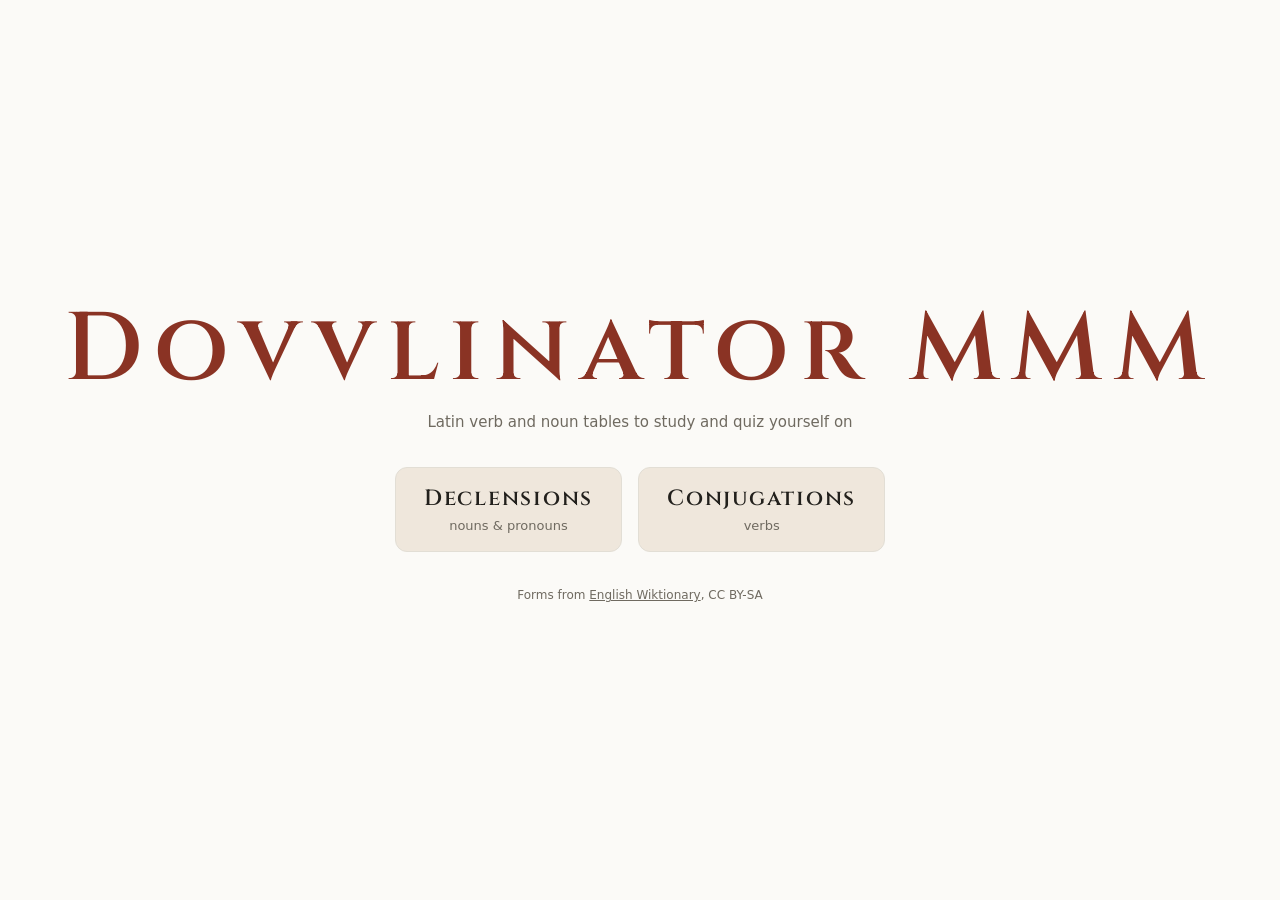
==== commit d877e48f: "Add declensions" ====
--- a/docs/index.html
+++ b/docs/index.html
@@ -7,174 +7,39 @@
 <link rel="preconnect" href="https://fonts.googleapis.com">
 <link rel="preconnect" href="https://fonts.gstatic.com" crossorigin>
 <link rel="stylesheet" href="https://fonts.googleapis.com/css2?family=Cinzel:wght@600&display=swap">
-<!--
-  Page template for show_conjugations.py, which replaces these markers:
-    VERB_NAV  links to each verb, in the nav bar
-    VERBS     one <section class="verb"> per verb, holding its tables
-    SOURCE    where the data came from and when
--->
 <style>
-:root{--bg:#fbfaf7;--fg:#22201c;--muted:#6f6a60;--line:#e2ded5;--head:#f1eee7;--accent:#8a3324;--chip:#efe7dc;--ok:#d6efd6;--bad:#f6d3cf}
-@media (prefers-color-scheme:dark){:root{--bg:#1a1917;--fg:#ebe7df;--muted:#a19b90;--line:#36332e;--head:#24221f;--accent:#e08a6f;--chip:#2c2925;--ok:#1f3b24;--bad:#4a2420}}
+:root{--bg:#fbfaf7;--fg:#22201c;--muted:#6f6a60;--line:#e2ded5;--head:#f1eee7;--accent:#8a3324;--chip:#efe7dc}
+@media (prefers-color-scheme:dark){:root{--bg:#1a1917;--fg:#ebe7df;--muted:#a19b90;--line:#36332e;--head:#24221f;--accent:#e08a6f;--chip:#2c2925}}
 *{box-sizing:border-box}
-body{margin:0;background:var(--bg);color:var(--fg);font:15px/1.5 Georgia,"Iowan Old Style",serif}
-header{text-align:center;padding:28px 16px 18px}
-h1{margin:0;font:600 clamp(36px,8vw,72px)/1.1 Cinzel,"Trajan Pro","Times New Roman",serif;
+body{margin:0;min-height:100vh;display:flex;flex-direction:column;align-items:center;justify-content:center;
+     gap:36px;padding:32px 16px;background:var(--bg);color:var(--fg);font:15px/1.5 Georgia,"Iowan Old Style",serif;
+     text-align:center}
+h1{margin:0;font:600 clamp(40px,10vw,96px)/1.1 Cinzel,"Trajan Pro","Times New Roman",serif;
    letter-spacing:.12em;color:var(--accent)}
-nav{position:sticky;top:0;background:var(--bg);border-bottom:1px solid var(--line);padding:10px 16px;
-    display:flex;flex-wrap:wrap;gap:6px;z-index:2}
-nav a{color:var(--fg);text-decoration:none;background:var(--chip);padding:2px 10px;border-radius:999px;font-size:14px}
-nav a:hover{color:var(--accent)}
-main{max-width:1100px;margin:0 auto;padding:16px}
-section.verb{margin:32px 0 48px;scroll-margin-top:70px}
-h2{font-size:28px;margin:0;color:var(--accent)}
-.meta{color:var(--muted);font:13px/1.4 system-ui,sans-serif;margin:2px 0 14px}
-h3{font:600 12px/1 system-ui,sans-serif;letter-spacing:.08em;text-transform:uppercase;color:var(--muted);margin:22px 0 6px}
-.scroll{overflow-x:auto}
-table{border-collapse:collapse;min-width:100%;font-size:15px}
-th,td{border:1px solid var(--line);padding:5px 9px;text-align:left;vertical-align:top}
-thead th{background:var(--head);font:600 12px/1.3 system-ui,sans-serif;color:var(--muted)}
-tbody th{font:600 13px/1.3 system-ui,sans-serif;color:var(--muted);background:var(--head);white-space:nowrap}
-td.empty{color:var(--muted);text-align:center}
-.unparsed{font-size:13px;color:var(--muted)}
-.controls{margin-left:auto;display:flex;flex-wrap:wrap;align-items:center;gap:6px 14px;font:14px system-ui,sans-serif}
-.controls label{display:flex;align-items:center;gap:6px;cursor:pointer}
-button{font:13px system-ui,sans-serif;padding:2px 10px;border:1px solid var(--line);border-radius:6px;
-       background:var(--chip);color:var(--fg);cursor:pointer}
-button:hover{color:var(--accent)}
-.quiz-only{display:none;gap:8px;align-items:center}
-body.quiz .quiz-only{display:flex}
-/* hide mode (ignored while quizzing) */
-body.hide:not(.quiz) td.f{cursor:pointer}
-body.hide:not(.quiz) td.f:not(.shown){color:transparent;background:var(--chip)}
-body.hide:not(.quiz) td.f:not(.shown):hover{background:var(--line)}
-/* quiz mode */
-.bhead{display:flex;align-items:baseline;gap:12px;margin:22px 0 6px}
-.bhead h3{margin:0}
-.grader{display:none;align-items:baseline;gap:10px}
-body.quiz .grader{display:flex}
-.score{font:600 13px system-ui,sans-serif;color:var(--muted)}
-td.f input{display:none;width:100%;min-width:7em;font:inherit;color:var(--fg);background:transparent;
-           border:1px solid var(--line);border-radius:4px;padding:2px 5px}
-body.quiz td.f input{display:block}
-body.quiz td.f .t{display:none}
-body.quiz td.f.ok{background:var(--ok)}
-body.quiz td.f.bad{background:var(--bad)}
-#macrons{position:fixed;right:16px;bottom:16px;z-index:3;display:none;gap:4px;padding:6px;
-         background:var(--head);border:1px solid var(--line);border-radius:10px;box-shadow:0 2px 10px #0003}
-body.quiz #macrons{display:flex}
-#macrons button{font:18px/1 Georgia,serif;width:2em;height:2em;padding:0}
-#macrons .hint{align-self:center;margin-left:6px;font:12px/1.35 system-ui,sans-serif;color:var(--muted)}
-#macrons kbd{font:12px ui-monospace,monospace;background:var(--chip);border:1px solid var(--line);
-             border-radius:3px;padding:0 4px;color:var(--fg)}
+.sub{margin:10px 0 0;color:var(--muted);font:15px system-ui,sans-serif}
+.choices{display:flex;flex-wrap:wrap;justify-content:center;gap:16px}
+.choices a{display:block;min-width:220px;padding:18px 28px;border:1px solid var(--line);border-radius:12px;
+           background:var(--chip);color:var(--fg);text-decoration:none;
+           font:600 22px/1.2 Cinzel,"Trajan Pro","Times New Roman",serif;letter-spacing:.08em;
+           transition:border-color .15s,color .15s,transform .15s}
+.choices a span{display:block;margin-top:6px;font:13px system-ui,sans-serif;letter-spacing:0;color:var(--muted)}
+.choices a:hover,.choices a:focus-visible{border-color:var(--accent);color:var(--accent);transform:translateY(-2px)}
+footer{color:var(--muted);font:12px system-ui,sans-serif}
 </style>
 </head>
-<body class="hide">
+<body>
 
-<header><h1>Dovvlinator MMM</h1></header>
+<header>
+  <h1>Dovvlinator MMM</h1>
+  <p class="sub">Latin verb and noun tables to study and quiz yourself on</p>
+</header>
 
-<nav>
-  <a href="#v0">amo</a><a href="#v1">moneo</a><a href="#v2">rego</a><a href="#v3">capio</a><a href="#v4">audio</a><a href="#v5">hortor</a><a href="#v6">sequor</a><a href="#v7">sum</a><a href="#v8">possum</a><a href="#v9">eo</a><a href="#v10">fero</a><a href="#v11">volo</a><a href="#v12">nolo</a><a href="#v13">malo</a><a href="#v14">fio</a><a href="#v15">edo</a><a href="#v16">do</a>
-  <div class="controls">
-    <label><input type="checkbox" id="hide" checked> Hide forms</label>
-    <label><input type="checkbox" id="quiz"> Quiz mode</label>
-    <span class="quiz-only">
-      <label><input type="checkbox" id="nomacrons" checked> Ignore macrons</label>
-      <button type="button" id="gradeall">Grade All</button>
-      <button type="button" id="reset">Clear</button>
-    </span>
-  </div>
-</nav>
-
-<div id="macrons" title="Shift-click for capitals">
-  <button type="button">ā</button><button type="button">ē</button><button type="button">ī</button><button type="button">ō</button><button type="button">ū</button><button type="button">ȳ</button>
-  <span class="hint">or type a vowel + hyphen:<br><kbd>a-</kbd> → ā</span>
+<div class="choices">
+  <a href="declensions.html">Declensions<span>nouns &amp; pronouns</span></a>
+  <a href="conjugations.html">Conjugations<span>verbs</span></a>
 </div>
 
-<main>
-  <section class="verb" id="v0"><h2>amo</h2><div class="meta">1st conjugation · indicative</div><div class='block'><div class='bhead'><h3>indicative</h3><span class='grader'><button type='button' class='grade'>Grade</button><span class='score'></span></span></div><div class='scroll'><table><thead><tr><th colspan=2 rowspan=2></th><th colspan=3>singular</th><th colspan=3>plural</th></tr><tr><th>1st</th><th>2nd</th><th>3rd</th><th>1st</th><th>2nd</th><th>3rd</th></tr></thead><tbody><tr><th rowspan=7>active</th><th>present</th><td class='f' data-a='[&quot;amō&quot;]'><span class='t'>amō</span></td><td class='f' data-a='[&quot;amās&quot;]'><span class='t'>amās</span></td><td class='f' data-a='[&quot;amat&quot;]'><span class='t'>amat</span></td><td class='f' data-a='[&quot;amāmus&quot;]'><span class='t'>amāmus</span></td><td class='f' data-a='[&quot;amātis&quot;]'><span class='t'>amātis</span></td><td class='f' data-a='[&quot;amant&quot;]'><span class='t'>amant</span></td></tr><tr><th>imperfect</th><td class='f' data-a='[&quot;amābam&quot;]'><span class='t'>amābam</span></td><td class='f' data-a='[&quot;amābās&quot;]'><span class='t'>amābās</span></td><td class='f' data-a='[&quot;amābat&quot;]'><span class='t'>amābat</span></td><td class='f' data-a='[&quot;amābāmus&quot;]'><span class='t'>amābāmus</span></td><td class='f' data-a='[&quot;amābātis&quot;]'><span class='t'>amābātis</span></td><td class='f' data-a='[&quot;amābant&quot;]'><span class='t'>amābant</span></td></tr><tr><th>future</th><td class='f' data-a='[&quot;amābō&quot;]'><span class='t'>amābō</span></td><td class='f' data-a='[&quot;amābis&quot;]'><span class='t'>amābis</span></td><td class='f' data-a='[&quot;amābit&quot;]'><span class='t'>amābit</span></td><td class='f' data-a='[&quot;amābimus&quot;]'><span class='t'>amābimus</span></td><td class='f' data-a='[&quot;amābitis&quot;]'><span class='t'>amābitis</span></td><td class='f' data-a='[&quot;amābunt&quot;]'><span class='t'>amābunt</span></td></tr><tr><th>perfect</th><td class='f' data-a='[&quot;amāvī&quot;]'><span class='t'>amāvī</span></td><td class='f' data-a='[&quot;amāvistī&quot;, &quot;amāstī&quot;]'><span class='t'>amāvistī<br>amāstī</span></td><td class='f' data-a='[&quot;amāvit&quot;, &quot;amāt&quot;]'><span class='t'>amāvit<br>amāt</span></td><td class='f' data-a='[&quot;amāvimus&quot;, &quot;amāmus&quot;]'><span class='t'>amāvimus<br>amāmus</span></td><td class='f' data-a='[&quot;amāvistis&quot;, &quot;amāstis&quot;]'><span class='t'>amāvistis<br>amāstis</span></td><td class='f' data-a='[&quot;amāvērunt&quot;, &quot;amārunt&quot;, &quot;amāvēre&quot;]'><span class='t'>amāvērunt<br>amārunt<br>amāvēre</span></td></tr><tr><th>pluperfect</th><td class='f' data-a='[&quot;amāveram&quot;, &quot;amāram&quot;]'><span class='t'>amāveram<br>amāram</span></td><td class='f' data-a='[&quot;amāverās&quot;, &quot;amārās&quot;]'><span class='t'>amāverās<br>amārās</span></td><td class='f' data-a='[&quot;amāverat&quot;, &quot;amārat&quot;]'><span class='t'>amāverat<br>amārat</span></td><td class='f' data-a='[&quot;amāverāmus&quot;, &quot;amārāmus&quot;]'><span class='t'>amāverāmus<br>amārāmus</span></td><td class='f' data-a='[&quot;amāverātis&quot;, &quot;amārātis&quot;]'><span class='t'>amāverātis<br>amārātis</span></td><td class='f' data-a='[&quot;amāverant&quot;, &quot;amārant&quot;]'><span class='t'>amāverant<br>amārant</span></td></tr><tr><th>future perfect</th><td class='f' data-a='[&quot;amāverō&quot;, &quot;amārō&quot;]'><span class='t'>amāverō<br>amārō</span></td><td class='f' data-a='[&quot;amāveris&quot;, &quot;amāris&quot;]'><span class='t'>amāveris<br>amāris</span></td><td class='f' data-a='[&quot;amāverit&quot;, &quot;amārit&quot;]'><span class='t'>amāverit<br>amārit</span></td><td class='f' data-a='[&quot;amāverimus&quot;, &quot;amārimus&quot;]'><span class='t'>amāverimus<br>amārimus</span></td><td class='f' data-a='[&quot;amāveritis&quot;, &quot;amāritis&quot;]'><span class='t'>amāveritis<br>amāritis</span></td><td class='f' data-a='[&quot;amāverint&quot;, &quot;amārint&quot;]'><span class='t'>amāverint<br>amārint</span></td></tr><tr><th>sigmatic future</th><td class='f' data-a='[&quot;amāssō&quot;]'><span class='t'>amāssō</span></td><td class='f' data-a='[&quot;amāssis&quot;]'><span class='t'>amāssis</span></td><td class='f' data-a='[&quot;amāssit&quot;]'><span class='t'>amāssit</span></td><td class='f' data-a='[&quot;amāssimus&quot;]'><span class='t'>amāssimus</span></td><td class='f' data-a='[&quot;amāssitis&quot;]'><span class='t'>amāssitis</span></td><td class='f' data-a='[&quot;amāssint&quot;]'><span class='t'>amāssint</span></td></tr><tr><th rowspan=6>passive</th><th>present</th><td class='f' data-a='[&quot;amor&quot;]'><span class='t'>amor</span></td><td class='f' data-a='[&quot;amāris&quot;, &quot;amāre&quot;]'><span class='t'>amāris<br>amāre</span></td><td class='f' data-a='[&quot;amātur&quot;]'><span class='t'>amātur</span></td><td class='f' data-a='[&quot;amāmur&quot;]'><span class='t'>amāmur</span></td><td class='f' data-a='[&quot;amāminī&quot;]'><span class='t'>amāminī</span></td><td class='f' data-a='[&quot;amantur&quot;]'><span class='t'>amantur</span></td></tr><tr><th>imperfect</th><td class='f' data-a='[&quot;amābar&quot;]'><span class='t'>amābar</span></td><td class='f' data-a='[&quot;amābāris&quot;, &quot;amābāre&quot;]'><span class='t'>amābāris<br>amābāre</span></td><td class='f' data-a='[&quot;amābātur&quot;]'><span class='t'>amābātur</span></td><td class='f' data-a='[&quot;amābāmur&quot;]'><span class='t'>amābāmur</span></td><td class='f' data-a='[&quot;amābāminī&quot;]'><span class='t'>amābāminī</span></td><td class='f' data-a='[&quot;amābantur&quot;]'><span class='t'>amābantur</span></td></tr><tr><th>future</th><td class='f' data-a='[&quot;amābor&quot;]'><span class='t'>amābor</span></td><td class='f' data-a='[&quot;amāberis&quot;, &quot;amābere&quot;]'><span class='t'>amāberis<br>amābere</span></td><td class='f' data-a='[&quot;amābitur&quot;]'><span class='t'>amābitur</span></td><td class='f' data-a='[&quot;amābimur&quot;]'><span class='t'>amābimur</span></td><td class='f' data-a='[&quot;amābiminī&quot;]'><span class='t'>amābiminī</span></td><td class='f' data-a='[&quot;amābuntur&quot;]'><span class='t'>amābuntur</span></td></tr><tr><th>perfect</th><td class='f' data-a='[&quot;amātus sum&quot;]'><span class='t'>amātus sum</span></td><td class='f' data-a='[&quot;amātus es&quot;]'><span class='t'>amātus es</span></td><td class='f' data-a='[&quot;amātus est&quot;]'><span class='t'>amātus est</span></td><td class='f' data-a='[&quot;amātus sumus&quot;]'><span class='t'>amātus sumus</span></td><td class='f' data-a='[&quot;amātus estis&quot;]'><span class='t'>amātus estis</span></td><td class='f' data-a='[&quot;amātus sunt&quot;]'><span class='t'>amātus sunt</span></td></tr><tr><th>pluperfect</th><td class='f' data-a='[&quot;amātus eram&quot;]'><span class='t'>amātus eram</span></td><td class='f' data-a='[&quot;amātus erās&quot;]'><span class='t'>amātus erās</span></td><td class='f' data-a='[&quot;amātus erat&quot;]'><span class='t'>amātus erat</span></td><td class='f' data-a='[&quot;amātus erāmus&quot;]'><span class='t'>amātus erāmus</span></td><td class='f' data-a='[&quot;amātus erātis&quot;]'><span class='t'>amātus erātis</span></td><td class='f' data-a='[&quot;amātus erant&quot;]'><span class='t'>amātus erant</span></td></tr><tr><th>future perfect</th><td class='f' data-a='[&quot;amātus erō&quot;]'><span class='t'>amātus erō</span></td><td class='f' data-a='[&quot;amātus eris&quot;, &quot;amātus ere&quot;]'><span class='t'>amātus eris<br>amātus ere</span></td><td class='f' data-a='[&quot;amātus erit&quot;]'><span class='t'>amātus erit</span></td><td class='f' data-a='[&quot;amātus erimus&quot;]'><span class='t'>amātus erimus</span></td><td class='f' data-a='[&quot;amātus eritis&quot;]'><span class='t'>amātus eritis</span></td><td class='f' data-a='[&quot;amātus erunt&quot;]'><span class='t'>amātus erunt</span></td></tr></tbody></table></div></div><div class='block'><div class='bhead'><h3>subjunctive</h3><span class='grader'><button type='button' class='grade'>Grade</button><span class='score'></span></span></div><div class='scroll'><table><thead><tr><th colspan=2 rowspan=2></th><th colspan=3>singular</th><th colspan=3>plural</th></tr><tr><th>1st</th><th>2nd</th><th>3rd</th><th>1st</th><th>2nd</th><th>3rd</th></tr></thead><tbody><tr><th rowspan=5>active</th><th>present</th><td class='f' data-a='[&quot;amem&quot;]'><span class='t'>amem</span></td><td class='f' data-a='[&quot;amēs&quot;]'><span class='t'>amēs</span></td><td class='f' data-a='[&quot;amet&quot;]'><span class='t'>amet</span></td><td class='f' data-a='[&quot;amēmus&quot;]'><span class='t'>amēmus</span></td><td class='f' data-a='[&quot;amētis&quot;]'><span class='t'>amētis</span></td><td class='f' data-a='[&quot;ament&quot;]'><span class='t'>ament</span></td></tr><tr><th>imperfect</th><td class='f' data-a='[&quot;amārem&quot;]'><span class='t'>amārem</span></td><td class='f' data-a='[&quot;amārēs&quot;]'><span class='t'>amārēs</span></td><td class='f' data-a='[&quot;amāret&quot;]'><span class='t'>amāret</span></td><td class='f' data-a='[&quot;amārēmus&quot;]'><span class='t'>amārēmus</span></td><td class='f' data-a='[&quot;amārētis&quot;]'><span class='t'>amārētis</span></td><td class='f' data-a='[&quot;amārent&quot;]'><span class='t'>amārent</span></td></tr><tr><th>perfect</th><td class='f' data-a='[&quot;amāverim&quot;, &quot;amārim&quot;]'><span class='t'>amāverim<br>amārim</span></td><td class='f' data-a='[&quot;amāverīs&quot;, &quot;amārīs&quot;]'><span class='t'>amāverīs<br>amārīs</span></td><td class='f' data-a='[&quot;amāverit&quot;, &quot;amārit&quot;]'><span class='t'>amāverit<br>amārit</span></td><td class='f' data-a='[&quot;amāverīmus&quot;, &quot;amārīmus&quot;]'><span class='t'>amāverīmus<br>amārīmus</span></td><td class='f' data-a='[&quot;amāverītis&quot;, &quot;amārītis&quot;]'><span class='t'>amāverītis<br>amārītis</span></td><td class='f' data-a='[&quot;amāverint&quot;, &quot;amārint&quot;]'><span class='t'>amāverint<br>amārint</span></td></tr><tr><th>pluperfect</th><td class='f' data-a='[&quot;amāvissem&quot;, &quot;amāssem&quot;]'><span class='t'>amāvissem<br>amāssem</span></td><td class='f' data-a='[&quot;amāvissēs&quot;, &quot;amāssēs&quot;]'><span class='t'>amāvissēs<br>amāssēs</span></td><td class='f' data-a='[&quot;amāvisset&quot;, &quot;amāsset&quot;]'><span class='t'>amāvisset<br>amāsset</span></td><td class='f' data-a='[&quot;amāvissēmus&quot;, &quot;amāssēmus&quot;]'><span class='t'>amāvissēmus<br>amāssēmus</span></td><td class='f' data-a='[&quot;amāvissētis&quot;, &quot;amāssētis&quot;]'><span class='t'>amāvissētis<br>amāssētis</span></td><td class='f' data-a='[&quot;amāvissent&quot;, &quot;amāssent&quot;]'><span class='t'>amāvissent<br>amāssent</span></td></tr><tr><th>sigmatic aorist</th><td class='f' data-a='[&quot;amāssim&quot;]'><span class='t'>amāssim</span></td><td class='f' data-a='[&quot;amāssīs&quot;]'><span class='t'>amāssīs</span></td><td class='f' data-a='[&quot;amāssīt&quot;]'><span class='t'>amāssīt</span></td><td class='f' data-a='[&quot;amāssīmus&quot;]'><span class='t'>amāssīmus</span></td><td class='f' data-a='[&quot;amāssītis&quot;]'><span class='t'>amāssītis</span></td><td class='f' data-a='[&quot;amāssint&quot;]'><span class='t'>amāssint</span></td></tr><tr><th rowspan=4>passive</th><th>present</th><td class='f' data-a='[&quot;amer&quot;]'><span class='t'>amer</span></td><td class='f' data-a='[&quot;amēris&quot;, &quot;amēre&quot;]'><span class='t'>amēris<br>amēre</span></td><td class='f' data-a='[&quot;amētur&quot;]'><span class='t'>amētur</span></td><td class='f' data-a='[&quot;amēmur&quot;]'><span class='t'>amēmur</span></td><td class='f' data-a='[&quot;amēminī&quot;]'><span class='t'>amēminī</span></td><td class='f' data-a='[&quot;amentur&quot;]'><span class='t'>amentur</span></td></tr><tr><th>imperfect</th><td class='f' data-a='[&quot;amārer&quot;]'><span class='t'>amārer</span></td><td class='f' data-a='[&quot;amārēris&quot;, &quot;amārēre&quot;]'><span class='t'>amārēris<br>amārēre</span></td><td class='f' data-a='[&quot;amārētur&quot;]'><span class='t'>amārētur</span></td><td class='f' data-a='[&quot;amārēmur&quot;]'><span class='t'>amārēmur</span></td><td class='f' data-a='[&quot;amārēminī&quot;]'><span class='t'>amārēminī</span></td><td class='f' data-a='[&quot;amārentur&quot;]'><span class='t'>amārentur</span></td></tr><tr><th>perfect</th><td class='f' data-a='[&quot;amātus sim&quot;, &quot;amātus siem&quot;, &quot;amātus fuam&quot;]'><span class='t'>amātus sim<br>amātus siem<br>amātus fuam</span></td><td class='f' data-a='[&quot;amātus sīs&quot;, &quot;amātus siēs&quot;, &quot;amātus fuās&quot;]'><span class='t'>amātus sīs<br>amātus siēs<br>amātus fuās</span></td><td class='f' data-a='[&quot;amātus sit&quot;, &quot;amātus siet&quot;, &quot;amātus fuat&quot;]'><span class='t'>amātus sit<br>amātus siet<br>amātus fuat</span></td><td class='f' data-a='[&quot;amātus sīmus&quot;, &quot;amātus siēmus&quot;, &quot;amātus fuāmus&quot;]'><span class='t'>amātus sīmus<br>amātus siēmus<br>amātus fuāmus</span></td><td class='f' data-a='[&quot;amātus sītis&quot;, &quot;amātus siētis&quot;, &quot;amātus fuātis&quot;]'><span class='t'>amātus sītis<br>amātus siētis<br>amātus fuātis</span></td><td class='f' data-a='[&quot;amātus sint&quot;, &quot;amātus sient&quot;, &quot;amātus fuant&quot;]'><span class='t'>amātus sint<br>amātus sient<br>amātus fuant</span></td></tr><tr><th>pluperfect</th><td class='f' data-a='[&quot;amātus essem&quot;, &quot;amātus forem&quot;]'><span class='t'>amātus essem<br>amātus forem</span></td><td class='f' data-a='[&quot;amātus essēs&quot;, &quot;amātus forēs&quot;]'><span class='t'>amātus essēs<br>amātus forēs</span></td><td class='f' data-a='[&quot;amātus esset&quot;, &quot;amātus foret&quot;]'><span class='t'>amātus esset<br>amātus foret</span></td><td class='f' data-a='[&quot;amātus essēmus&quot;, &quot;amātus forēmus&quot;]'><span class='t'>amātus essēmus<br>amātus forēmus</span></td><td class='f' data-a='[&quot;amātus essētis&quot;, &quot;amātus forētis&quot;]'><span class='t'>amātus essētis<br>amātus forētis</span></td><td class='f' data-a='[&quot;amātus essent&quot;, &quot;amātus forent&quot;]'><span class='t'>amātus essent<br>amātus forent</span></td></tr></tbody></table></div></div><div class='block'><div class='bhead'><h3>imperative</h3><span class='grader'><button type='button' class='grade'>Grade</button><span class='score'></span></span></div><div class='scroll'><table><thead><tr><th colspan=2 rowspan=2></th><th colspan=2>singular</th><th colspan=2>plural</th></tr><tr><th>2nd</th><th>3rd</th><th>2nd</th><th>3rd</th></tr></thead><tbody><tr><th rowspan=2>active</th><th>present</th><td class='f' data-a='[&quot;amā&quot;]'><span class='t'>amā</span></td><td class="empty">—</td><td class='f' data-a='[&quot;amāte&quot;]'><span class='t'>amāte</span></td><td class="empty">—</td></tr><tr><th>future</th><td class='f' data-a='[&quot;amātō&quot;]'><span class='t'>amātō</span></td><td class='f' data-a='[&quot;amātō&quot;]'><span class='t'>amātō</span></td><td class='f' data-a='[&quot;amātōte&quot;]'><span class='t'>amātōte</span></td><td class='f' data-a='[&quot;amantō&quot;]'><span class='t'>amantō</span></td></tr><tr><th rowspan=2>passive</th><th>present</th><td class='f' data-a='[&quot;amāre&quot;]'><span class='t'>amāre</span></td><td class="empty">—</td><td class='f' data-a='[&quot;amāminī&quot;]'><span class='t'>amāminī</span></td><td class="empty">—</td></tr><tr><th>future</th><td class='f' data-a='[&quot;amātor&quot;]'><span class='t'>amātor</span></td><td class='f' data-a='[&quot;amātor&quot;]'><span class='t'>amātor</span></td><td class="empty">—</td><td class='f' data-a='[&quot;amantor&quot;]'><span class='t'>amantor</span></td></tr></tbody></table></div></div><div class='block'><div class='bhead'><h3>infinitives &amp; participles</h3><span class='grader'><button type='button' class='grade'>Grade</button><span class='score'></span></span></div><div class='scroll'><table><thead><tr><th rowspan=2></th><th colspan=3>active</th><th colspan=3>passive</th></tr><tr><th>present</th><th>perfect</th><th>future</th><th>present</th><th>perfect</th><th>future</th></tr></thead><tbody><tr><th>infinitives</th><td class='f' data-a='[&quot;amāre&quot;]'><span class='t'>amāre</span></td><td class='f' data-a='[&quot;amāvisse&quot;, &quot;amāsse&quot;]'><span class='t'>amāvisse<br>amāsse</span></td><td class='f' data-a='[&quot;amātūrum esse&quot;]'><span class='t'>amātūrum esse</span></td><td class='f' data-a='[&quot;amārī&quot;]'><span class='t'>amārī</span></td><td class='f' data-a='[&quot;amātum esse&quot;]'><span class='t'>amātum esse</span></td><td class='f' data-a='[&quot;amātum īrī&quot;]'><span class='t'>amātum īrī</span></td></tr><tr><th>participles</th><td class='f' data-a='[&quot;amāns&quot;]'><span class='t'>amāns</span></td><td class="empty">—</td><td class='f' data-a='[&quot;amātūrus&quot;]'><span class='t'>amātūrus</span></td><td class="empty">—</td><td class='f' data-a='[&quot;amātus&quot;]'><span class='t'>amātus</span></td><td class='f' data-a='[&quot;amandus&quot;]'><span class='t'>amandus</span></td></tr></tbody></table></div></div><div class='block'><div class='bhead'><h3>gerund</h3><span class='grader'><button type='button' class='grade'>Grade</button><span class='score'></span></span></div><div class='scroll'><table><thead><tr><th>genitive</th><th>dative</th><th>accusative</th><th>ablative</th></tr></thead><tbody><tr><td class='f' data-a='[&quot;amandī&quot;]'><span class='t'>amandī</span></td><td class='f' data-a='[&quot;amandō&quot;]'><span class='t'>amandō</span></td><td class='f' data-a='[&quot;amandum&quot;]'><span class='t'>amandum</span></td><td class='f' data-a='[&quot;amandō&quot;]'><span class='t'>amandō</span></td></tr></tbody></table></div></div><div class='block'><div class='bhead'><h3>supine</h3><span class='grader'><button type='button' class='grade'>Grade</button><span class='score'></span></span></div><div class='scroll'><table><thead><tr><th>accusative</th><th>ablative</th></tr></thead><tbody><tr><td class='f' data-a='[&quot;amātum&quot;]'><span class='t'>amātum</span></td><td class='f' data-a='[&quot;amātū&quot;]'><span class='t'>amātū</span></td></tr></tbody></table></div></div></section><section class="verb" id="v1"><h2>moneo</h2><div class="meta">2nd conjugation · indicative</div><div class='block'><div class='bhead'><h3>indicative</h3><span class='grader'><button type='button' class='grade'>Grade</button><span class='score'></span></span></div><div class='scroll'><table><thead><tr><th colspan=2 rowspan=2></th><th colspan=3>singular</th><th colspan=3>plural</th></tr><tr><th>1st</th><th>2nd</th><th>3rd</th><th>1st</th><th>2nd</th><th>3rd</th></tr></thead><tbody><tr><th rowspan=7>active</th><th>present</th><td class='f' data-a='[&quot;moneō&quot;]'><span class='t'>moneō</span></td><td class='f' data-a='[&quot;monēs&quot;]'><span class='t'>monēs</span></td><td class='f' data-a='[&quot;monet&quot;]'><span class='t'>monet</span></td><td class='f' data-a='[&quot;monēmus&quot;]'><span class='t'>monēmus</span></td><td class='f' data-a='[&quot;monētis&quot;]'><span class='t'>monētis</span></td><td class='f' data-a='[&quot;monent&quot;]'><span class='t'>monent</span></td></tr><tr><th>imperfect</th><td class='f' data-a='[&quot;monēbam&quot;]'><span class='t'>monēbam</span></td><td class='f' data-a='[&quot;monēbās&quot;]'><span class='t'>monēbās</span></td><td class='f' data-a='[&quot;monēbat&quot;]'><span class='t'>monēbat</span></td><td class='f' data-a='[&quot;monēbāmus&quot;]'><span class='t'>monēbāmus</span></td><td class='f' data-a='[&quot;monēbātis&quot;]'><span class='t'>monēbātis</span></td><td class='f' data-a='[&quot;monēbant&quot;]'><span class='t'>monēbant</span></td></tr><tr><th>future</th><td class='f' data-a='[&quot;monēbō&quot;]'><span class='t'>monēbō</span></td><td class='f' data-a='[&quot;monēbis&quot;]'><span class='t'>monēbis</span></td><td class='f' data-a='[&quot;monēbit&quot;]'><span class='t'>monēbit</span></td><td class='f' data-a='[&quot;monēbimus&quot;]'><span class='t'>monēbimus</span></td><td class='f' data-a='[&quot;monēbitis&quot;]'><span class='t'>monēbitis</span></td><td class='f' data-a='[&quot;monēbunt&quot;]'><span class='t'>monēbunt</span></td></tr><tr><th>perfect</th><td class='f' data-a='[&quot;monuī&quot;]'><span class='t'>monuī</span></td><td class='f' data-a='[&quot;monuistī&quot;]'><span class='t'>monuistī</span></td><td class='f' data-a='[&quot;monuit&quot;]'><span class='t'>monuit</span></td><td class='f' data-a='[&quot;monuimus&quot;]'><span class='t'>monuimus</span></td><td class='f' data-a='[&quot;monuistis&quot;]'><span class='t'>monuistis</span></td><td class='f' data-a='[&quot;monuērunt&quot;, &quot;monuēre&quot;]'><span class='t'>monuērunt<br>monuēre</span></td></tr><tr><th>pluperfect</th><td class='f' data-a='[&quot;monueram&quot;]'><span class='t'>monueram</span></td><td class='f' data-a='[&quot;monuerās&quot;]'><span class='t'>monuerās</span></td><td class='f' data-a='[&quot;monuerat&quot;]'><span class='t'>monuerat</span></td><td class='f' data-a='[&quot;monuerāmus&quot;]'><span class='t'>monuerāmus</span></td><td class='f' data-a='[&quot;monuerātis&quot;]'><span class='t'>monuerātis</span></td><td class='f' data-a='[&quot;monuerant&quot;]'><span class='t'>monuerant</span></td></tr><tr><th>future perfect</th><td class='f' data-a='[&quot;monuerō&quot;]'><span class='t'>monuerō</span></td><td class='f' data-a='[&quot;monueris&quot;]'><span class='t'>monueris</span></td><td class='f' data-a='[&quot;monuerit&quot;]'><span class='t'>monuerit</span></td><td class='f' data-a='[&quot;monuerimus&quot;]'><span class='t'>monuerimus</span></td><td class='f' data-a='[&quot;monueritis&quot;]'><span class='t'>monueritis</span></td><td class='f' data-a='[&quot;monuerint&quot;]'><span class='t'>monuerint</span></td></tr><tr><th>sigmatic future</th><td class='f' data-a='[&quot;monerō&quot;]'><span class='t'>monerō</span></td><td class='f' data-a='[&quot;moneris&quot;]'><span class='t'>moneris</span></td><td class='f' data-a='[&quot;monerit&quot;]'><span class='t'>monerit</span></td><td class='f' data-a='[&quot;monerimus&quot;]'><span class='t'>monerimus</span></td><td class='f' data-a='[&quot;moneritis&quot;]'><span class='t'>moneritis</span></td><td class='f' data-a='[&quot;monerint&quot;]'><span class='t'>monerint</span></td></tr><tr><th rowspan=6>passive</th><th>present</th><td class='f' data-a='[&quot;moneor&quot;]'><span class='t'>moneor</span></td><td class='f' data-a='[&quot;monēris&quot;, &quot;monēre&quot;]'><span class='t'>monēris<br>monēre</span></td><td class='f' data-a='[&quot;monētur&quot;]'><span class='t'>monētur</span></td><td class='f' data-a='[&quot;monēmur&quot;]'><span class='t'>monēmur</span></td><td class='f' data-a='[&quot;monēminī&quot;]'><span class='t'>monēminī</span></td><td class='f' data-a='[&quot;monentur&quot;]'><span class='t'>monentur</span></td></tr><tr><th>imperfect</th><td class='f' data-a='[&quot;monēbar&quot;]'><span class='t'>monēbar</span></td><td class='f' data-a='[&quot;monēbāris&quot;, &quot;monēbāre&quot;]'><span class='t'>monēbāris<br>monēbāre</span></td><td class='f' data-a='[&quot;monēbātur&quot;]'><span class='t'>monēbātur</span></td><td class='f' data-a='[&quot;monēbāmur&quot;]'><span class='t'>monēbāmur</span></td><td class='f' data-a='[&quot;monēbāminī&quot;]'><span class='t'>monēbāminī</span></td><td class='f' data-a='[&quot;monēbantur&quot;]'><span class='t'>monēbantur</span></td></tr><tr><th>future</th><td class='f' data-a='[&quot;monēbor&quot;]'><span class='t'>monēbor</span></td><td class='f' data-a='[&quot;monēberis&quot;, &quot;monēbere&quot;]'><span class='t'>monēberis<br>monēbere</span></td><td class='f' data-a='[&quot;monēbitur&quot;]'><span class='t'>monēbitur</span></td><td class='f' data-a='[&quot;monēbimur&quot;]'><span class='t'>monēbimur</span></td><td class='f' data-a='[&quot;monēbiminī&quot;]'><span class='t'>monēbiminī</span></td><td class='f' data-a='[&quot;monēbuntur&quot;]'><span class='t'>monēbuntur</span></td></tr><tr><th>perfect</th><td class='f' data-a='[&quot;monitus sum&quot;]'><span class='t'>monitus sum</span></td><td class='f' data-a='[&quot;monitus es&quot;]'><span class='t'>monitus es</span></td><td class='f' data-a='[&quot;monitus est&quot;]'><span class='t'>monitus est</span></td><td class='f' data-a='[&quot;monitus sumus&quot;]'><span class='t'>monitus sumus</span></td><td class='f' data-a='[&quot;monitus estis&quot;]'><span class='t'>monitus estis</span></td><td class='f' data-a='[&quot;monitus sunt&quot;]'><span class='t'>monitus sunt</span></td></tr><tr><th>pluperfect</th><td class='f' data-a='[&quot;monitus eram&quot;]'><span class='t'>monitus eram</span></td><td class='f' data-a='[&quot;monitus erās&quot;]'><span class='t'>monitus erās</span></td><td class='f' data-a='[&quot;monitus erat&quot;]'><span class='t'>monitus erat</span></td><td class='f' data-a='[&quot;monitus erāmus&quot;]'><span class='t'>monitus erāmus</span></td><td class='f' data-a='[&quot;monitus erātis&quot;]'><span class='t'>monitus erātis</span></td><td class='f' data-a='[&quot;monitus erant&quot;]'><span class='t'>monitus erant</span></td></tr><tr><th>future perfect</th><td class='f' data-a='[&quot;monitus erō&quot;]'><span class='t'>monitus erō</span></td><td class='f' data-a='[&quot;monitus eris&quot;, &quot;monitus ere&quot;]'><span class='t'>monitus eris<br>monitus ere</span></td><td class='f' data-a='[&quot;monitus erit&quot;]'><span class='t'>monitus erit</span></td><td class='f' data-a='[&quot;monitus erimus&quot;]'><span class='t'>monitus erimus</span></td><td class='f' data-a='[&quot;monitus eritis&quot;]'><span class='t'>monitus eritis</span></td><td class='f' data-a='[&quot;monitus erunt&quot;]'><span class='t'>monitus erunt</span></td></tr></tbody></table></div></div><div class='block'><div class='bhead'><h3>subjunctive</h3><span class='grader'><button type='button' class='grade'>Grade</button><span class='score'></span></span></div><div class='scroll'><table><thead><tr><th colspan=2 rowspan=2></th><th colspan=3>singular</th><th colspan=3>plural</th></tr><tr><th>1st</th><th>2nd</th><th>3rd</th><th>1st</th><th>2nd</th><th>3rd</th></tr></thead><tbody><tr><th rowspan=5>active</th><th>present</th><td class='f' data-a='[&quot;moneam&quot;]'><span class='t'>moneam</span></td><td class='f' data-a='[&quot;moneās&quot;]'><span class='t'>moneās</span></td><td class='f' data-a='[&quot;moneat&quot;]'><span class='t'>moneat</span></td><td class='f' data-a='[&quot;moneāmus&quot;]'><span class='t'>moneāmus</span></td><td class='f' data-a='[&quot;moneātis&quot;]'><span class='t'>moneātis</span></td><td class='f' data-a='[&quot;moneant&quot;]'><span class='t'>moneant</span></td></tr><tr><th>imperfect</th><td class='f' data-a='[&quot;monērem&quot;]'><span class='t'>monērem</span></td><td class='f' data-a='[&quot;monērēs&quot;]'><span class='t'>monērēs</span></td><td class='f' data-a='[&quot;monēret&quot;]'><span class='t'>monēret</span></td><td class='f' data-a='[&quot;monērēmus&quot;]'><span class='t'>monērēmus</span></td><td class='f' data-a='[&quot;monērētis&quot;]'><span class='t'>monērētis</span></td><td class='f' data-a='[&quot;monērent&quot;]'><span class='t'>monērent</span></td></tr><tr><th>perfect</th><td class='f' data-a='[&quot;monuerim&quot;]'><span class='t'>monuerim</span></td><td class='f' data-a='[&quot;monuerīs&quot;]'><span class='t'>monuerīs</span></td><td class='f' data-a='[&quot;monuerit&quot;]'><span class='t'>monuerit</span></td><td class='f' data-a='[&quot;monuerīmus&quot;]'><span class='t'>monuerīmus</span></td><td class='f' data-a='[&quot;monuerītis&quot;]'><span class='t'>monuerītis</span></td><td class='f' data-a='[&quot;monuerint&quot;]'><span class='t'>monuerint</span></td></tr><tr><th>pluperfect</th><td class='f' data-a='[&quot;monuissem&quot;]'><span class='t'>monuissem</span></td><td class='f' data-a='[&quot;monuissēs&quot;]'><span class='t'>monuissēs</span></td><td class='f' data-a='[&quot;monuisset&quot;]'><span class='t'>monuisset</span></td><td class='f' data-a='[&quot;monuissēmus&quot;]'><span class='t'>monuissēmus</span></td><td class='f' data-a='[&quot;monuissētis&quot;]'><span class='t'>monuissētis</span></td><td class='f' data-a='[&quot;monuissent&quot;]'><span class='t'>monuissent</span></td></tr><tr><th>sigmatic aorist</th><td class='f' data-a='[&quot;monerim&quot;]'><span class='t'>monerim</span></td><td class='f' data-a='[&quot;monerīs&quot;]'><span class='t'>monerīs</span></td><td class='f' data-a='[&quot;monerīt&quot;]'><span class='t'>monerīt</span></td><td class='f' data-a='[&quot;monerīmus&quot;]'><span class='t'>monerīmus</span></td><td class='f' data-a='[&quot;monerītis&quot;]'><span class='t'>monerītis</span></td><td class='f' data-a='[&quot;monerint&quot;]'><span class='t'>monerint</span></td></tr><tr><th rowspan=4>passive</th><th>present</th><td class='f' data-a='[&quot;monear&quot;]'><span class='t'>monear</span></td><td class='f' data-a='[&quot;moneāris&quot;, &quot;moneāre&quot;]'><span class='t'>moneāris<br>moneāre</span></td><td class='f' data-a='[&quot;moneātur&quot;]'><span class='t'>moneātur</span></td><td class='f' data-a='[&quot;moneāmur&quot;]'><span class='t'>moneāmur</span></td><td class='f' data-a='[&quot;moneāminī&quot;]'><span class='t'>moneāminī</span></td><td class='f' data-a='[&quot;moneantur&quot;]'><span class='t'>moneantur</span></td></tr><tr><th>imperfect</th><td class='f' data-a='[&quot;monērer&quot;]'><span class='t'>monērer</span></td><td class='f' data-a='[&quot;monērēris&quot;, &quot;monērēre&quot;]'><span class='t'>monērēris<br>monērēre</span></td><td class='f' data-a='[&quot;monērētur&quot;]'><span class='t'>monērētur</span></td><td class='f' data-a='[&quot;monērēmur&quot;]'><span class='t'>monērēmur</span></td><td class='f' data-a='[&quot;monērēminī&quot;]'><span class='t'>monērēminī</span></td><td class='f' data-a='[&quot;monērentur&quot;]'><span class='t'>monērentur</span></td></tr><tr><th>perfect</th><td class='f' data-a='[&quot;monitus sim&quot;, &quot;monitus siem&quot;, &quot;monitus fuam&quot;]'><span class='t'>monitus sim<br>monitus siem<br>monitus fuam</span></td><td class='f' data-a='[&quot;monitus sīs&quot;, &quot;monitus siēs&quot;, &quot;monitus fuās&quot;]'><span class='t'>monitus sīs<br>monitus siēs<br>monitus fuās</span></td><td class='f' data-a='[&quot;monitus sit&quot;, &quot;monitus siet&quot;, &quot;monitus fuat&quot;]'><span class='t'>monitus sit<br>monitus siet<br>monitus fuat</span></td><td class='f' data-a='[&quot;monitus sīmus&quot;, &quot;monitus siēmus&quot;, &quot;monitus fuāmus&quot;]'><span class='t'>monitus sīmus<br>monitus siēmus<br>monitus fuāmus</span></td><td class='f' data-a='[&quot;monitus sītis&quot;, &quot;monitus siētis&quot;, &quot;monitus fuātis&quot;]'><span class='t'>monitus sītis<br>monitus siētis<br>monitus fuātis</span></td><td class='f' data-a='[&quot;monitus sint&quot;, &quot;monitus sient&quot;, &quot;monitus fuant&quot;]'><span class='t'>monitus sint<br>monitus sient<br>monitus fuant</span></td></tr><tr><th>pluperfect</th><td class='f' data-a='[&quot;monitus essem&quot;, &quot;monitus forem&quot;]'><span class='t'>monitus essem<br>monitus forem</span></td><td class='f' data-a='[&quot;monitus essēs&quot;, &quot;monitus forēs&quot;]'><span class='t'>monitus essēs<br>monitus forēs</span></td><td class='f' data-a='[&quot;monitus esset&quot;, &quot;monitus foret&quot;]'><span class='t'>monitus esset<br>monitus foret</span></td><td class='f' data-a='[&quot;monitus essēmus&quot;, &quot;monitus forēmus&quot;]'><span class='t'>monitus essēmus<br>monitus forēmus</span></td><td class='f' data-a='[&quot;monitus essētis&quot;, &quot;monitus forētis&quot;]'><span class='t'>monitus essētis<br>monitus forētis</span></td><td class='f' data-a='[&quot;monitus essent&quot;, &quot;monitus forent&quot;]'><span class='t'>monitus essent<br>monitus forent</span></td></tr></tbody></table></div></div><div class='block'><div class='bhead'><h3>imperative</h3><span class='grader'><button type='button' class='grade'>Grade</button><span class='score'></span></span></div><div class='scroll'><table><thead><tr><th colspan=2 rowspan=2></th><th colspan=2>singular</th><th colspan=2>plural</th></tr><tr><th>2nd</th><th>3rd</th><th>2nd</th><th>3rd</th></tr></thead><tbody><tr><th rowspan=2>active</th><th>present</th><td class='f' data-a='[&quot;monē&quot;]'><span class='t'>monē</span></td><td class="empty">—</td><td class='f' data-a='[&quot;monēte&quot;]'><span class='t'>monēte</span></td><td class="empty">—</td></tr><tr><th>future</th><td class='f' data-a='[&quot;monētō&quot;]'><span class='t'>monētō</span></td><td class='f' data-a='[&quot;monētō&quot;]'><span class='t'>monētō</span></td><td class='f' data-a='[&quot;monētōte&quot;]'><span class='t'>monētōte</span></td><td class='f' data-a='[&quot;monentō&quot;]'><span class='t'>monentō</span></td></tr><tr><th rowspan=2>passive</th><th>present</th><td class='f' data-a='[&quot;monēre&quot;]'><span class='t'>monēre</span></td><td class="empty">—</td><td class='f' data-a='[&quot;monēminī&quot;]'><span class='t'>monēminī</span></td><td class="empty">—</td></tr><tr><th>future</th><td class='f' data-a='[&quot;monētor&quot;]'><span class='t'>monētor</span></td><td class='f' data-a='[&quot;monētor&quot;]'><span class='t'>monētor</span></td><td class="empty">—</td><td class='f' data-a='[&quot;monentor&quot;]'><span class='t'>monentor</span></td></tr></tbody></table></div></div><div class='block'><div class='bhead'><h3>infinitives &amp; participles</h3><span class='grader'><button type='button' class='grade'>Grade</button><span class='score'></span></span></div><div class='scroll'><table><thead><tr><th rowspan=2></th><th colspan=3>active</th><th colspan=3>passive</th></tr><tr><th>present</th><th>perfect</th><th>future</th><th>present</th><th>perfect</th><th>future</th></tr></thead><tbody><tr><th>infinitives</th><td class='f' data-a='[&quot;monēre&quot;]'><span class='t'>monēre</span></td><td class='f' data-a='[&quot;monuisse&quot;]'><span class='t'>monuisse</span></td><td class='f' data-a='[&quot;monitūrum esse&quot;]'><span class='t'>monitūrum esse</span></td><td class='f' data-a='[&quot;monērī&quot;, &quot;monērier&quot;]'><span class='t'>monērī<br>monērier</span></td><td class='f' data-a='[&quot;monitum esse&quot;]'><span class='t'>monitum esse</span></td><td class='f' data-a='[&quot;monitum īrī&quot;]'><span class='t'>monitum īrī</span></td></tr><tr><th>participles</th><td class='f' data-a='[&quot;monēns&quot;]'><span class='t'>monēns</span></td><td class="empty">—</td><td class='f' data-a='[&quot;monitūrus&quot;]'><span class='t'>monitūrus</span></td><td class="empty">—</td><td class='f' data-a='[&quot;monitus&quot;]'><span class='t'>monitus</span></td><td class='f' data-a='[&quot;monendus&quot;]'><span class='t'>monendus</span></td></tr></tbody></table></div></div><div class='block'><div class='bhead'><h3>gerund</h3><span class='grader'><button type='button' class='grade'>Grade</button><span class='score'></span></span></div><div class='scroll'><table><thead><tr><th>genitive</th><th>dative</th><th>accusative</th><th>ablative</th></tr></thead><tbody><tr><td class='f' data-a='[&quot;monendī&quot;]'><span class='t'>monendī</span></td><td class='f' data-a='[&quot;monendō&quot;]'><span class='t'>monendō</span></td><td class='f' data-a='[&quot;monendum&quot;]'><span class='t'>monendum</span></td><td class='f' data-a='[&quot;monendō&quot;]'><span class='t'>monendō</span></td></tr></tbody></table></div></div><div class='block'><div class='bhead'><h3>supine</h3><span class='grader'><button type='button' class='grade'>Grade</button><span class='score'></span></span></div><div class='scroll'><table><thead><tr><th>accusative</th><th>ablative</th></tr></thead><tbody><tr><td class='f' data-a='[&quot;monitum&quot;]'><span class='t'>monitum</span></td><td class='f' data-a='[&quot;monitū&quot;]'><span class='t'>monitū</span></td></tr></tbody></table></div></div></section><section class="verb" id="v2"><h2>rego</h2><div class="meta">3rd conjugation · indicative</div><div class='block'><div class='bhead'><h3>indicative</h3><span class='grader'><button type='button' class='grade'>Grade</button><span class='score'></span></span></div><div class='scroll'><table><thead><tr><th colspan=2 rowspan=2></th><th colspan=3>singular</th><th colspan=3>plural</th></tr><tr><th>1st</th><th>2nd</th><th>3rd</th><th>1st</th><th>2nd</th><th>3rd</th></tr></thead><tbody><tr><th rowspan=6>active</th><th>present</th><td class='f' data-a='[&quot;regō&quot;]'><span class='t'>regō</span></td><td class='f' data-a='[&quot;regis&quot;]'><span class='t'>regis</span></td><td class='f' data-a='[&quot;regit&quot;]'><span class='t'>regit</span></td><td class='f' data-a='[&quot;regimus&quot;]'><span class='t'>regimus</span></td><td class='f' data-a='[&quot;regitis&quot;]'><span class='t'>regitis</span></td><td class='f' data-a='[&quot;regunt&quot;]'><span class='t'>regunt</span></td></tr><tr><th>imperfect</th><td class='f' data-a='[&quot;regēbam&quot;]'><span class='t'>regēbam</span></td><td class='f' data-a='[&quot;regēbās&quot;]'><span class='t'>regēbās</span></td><td class='f' data-a='[&quot;regēbat&quot;]'><span class='t'>regēbat</span></td><td class='f' data-a='[&quot;regēbāmus&quot;]'><span class='t'>regēbāmus</span></td><td class='f' data-a='[&quot;regēbātis&quot;]'><span class='t'>regēbātis</span></td><td class='f' data-a='[&quot;regēbant&quot;]'><span class='t'>regēbant</span></td></tr><tr><th>future</th><td class='f' data-a='[&quot;regam&quot;]'><span class='t'>regam</span></td><td class='f' data-a='[&quot;regēs&quot;]'><span class='t'>regēs</span></td><td class='f' data-a='[&quot;reget&quot;]'><span class='t'>reget</span></td><td class='f' data-a='[&quot;regēmus&quot;]'><span class='t'>regēmus</span></td><td class='f' data-a='[&quot;regētis&quot;]'><span class='t'>regētis</span></td><td class='f' data-a='[&quot;regent&quot;]'><span class='t'>regent</span></td></tr><tr><th>perfect</th><td class='f' data-a='[&quot;rēxī&quot;]'><span class='t'>rēxī</span></td><td class='f' data-a='[&quot;rēxistī&quot;]'><span class='t'>rēxistī</span></td><td class='f' data-a='[&quot;rēxit&quot;]'><span class='t'>rēxit</span></td><td class='f' data-a='[&quot;rēximus&quot;]'><span class='t'>rēximus</span></td><td class='f' data-a='[&quot;rēxistis&quot;]'><span class='t'>rēxistis</span></td><td class='f' data-a='[&quot;rēxērunt&quot;, &quot;rēxēre&quot;]'><span class='t'>rēxērunt<br>rēxēre</span></td></tr><tr><th>pluperfect</th><td class='f' data-a='[&quot;rēxeram&quot;]'><span class='t'>rēxeram</span></td><td class='f' data-a='[&quot;rēxerās&quot;]'><span class='t'>rēxerās</span></td><td class='f' data-a='[&quot;rēxerat&quot;]'><span class='t'>rēxerat</span></td><td class='f' data-a='[&quot;rēxerāmus&quot;]'><span class='t'>rēxerāmus</span></td><td class='f' data-a='[&quot;rēxerātis&quot;]'><span class='t'>rēxerātis</span></td><td class='f' data-a='[&quot;rēxerant&quot;]'><span class='t'>rēxerant</span></td></tr><tr><th>future perfect</th><td class='f' data-a='[&quot;rēxerō&quot;]'><span class='t'>rēxerō</span></td><td class='f' data-a='[&quot;rēxeris&quot;]'><span class='t'>rēxeris</span></td><td class='f' data-a='[&quot;rēxerit&quot;]'><span class='t'>rēxerit</span></td><td class='f' data-a='[&quot;rēxerimus&quot;]'><span class='t'>rēxerimus</span></td><td class='f' data-a='[&quot;rēxeritis&quot;]'><span class='t'>rēxeritis</span></td><td class='f' data-a='[&quot;rēxerint&quot;]'><span class='t'>rēxerint</span></td></tr><tr><th rowspan=6>passive</th><th>present</th><td class='f' data-a='[&quot;regor&quot;]'><span class='t'>regor</span></td><td class='f' data-a='[&quot;regeris&quot;, &quot;regere&quot;]'><span class='t'>regeris<br>regere</span></td><td class='f' data-a='[&quot;regitur&quot;]'><span class='t'>regitur</span></td><td class='f' data-a='[&quot;regimur&quot;]'><span class='t'>regimur</span></td><td class='f' data-a='[&quot;regiminī&quot;]'><span class='t'>regiminī</span></td><td class='f' data-a='[&quot;reguntur&quot;]'><span class='t'>reguntur</span></td></tr><tr><th>imperfect</th><td class='f' data-a='[&quot;regēbar&quot;]'><span class='t'>regēbar</span></td><td class='f' data-a='[&quot;regēbāris&quot;, &quot;regēbāre&quot;]'><span class='t'>regēbāris<br>regēbāre</span></td><td class='f' data-a='[&quot;regēbātur&quot;]'><span class='t'>regēbātur</span></td><td class='f' data-a='[&quot;regēbāmur&quot;]'><span class='t'>regēbāmur</span></td><td class='f' data-a='[&quot;regēbāminī&quot;]'><span class='t'>regēbāminī</span></td><td class='f' data-a='[&quot;regēbantur&quot;]'><span class='t'>regēbantur</span></td></tr><tr><th>future</th><td class='f' data-a='[&quot;regar&quot;]'><span class='t'>regar</span></td><td class='f' data-a='[&quot;regēris&quot;, &quot;regēre&quot;]'><span class='t'>regēris<br>regēre</span></td><td class='f' data-a='[&quot;regētur&quot;]'><span class='t'>regētur</span></td><td class='f' data-a='[&quot;regēmur&quot;]'><span class='t'>regēmur</span></td><td class='f' data-a='[&quot;regēminī&quot;]'><span class='t'>regēminī</span></td><td class='f' data-a='[&quot;regentur&quot;]'><span class='t'>regentur</span></td></tr><tr><th>perfect</th><td class='f' data-a='[&quot;rēctus sum&quot;]'><span class='t'>rēctus sum</span></td><td class='f' data-a='[&quot;rēctus es&quot;]'><span class='t'>rēctus es</span></td><td class='f' data-a='[&quot;rēctus est&quot;]'><span class='t'>rēctus est</span></td><td class='f' data-a='[&quot;rēctus sumus&quot;]'><span class='t'>rēctus sumus</span></td><td class='f' data-a='[&quot;rēctus estis&quot;]'><span class='t'>rēctus estis</span></td><td class='f' data-a='[&quot;rēctus sunt&quot;]'><span class='t'>rēctus sunt</span></td></tr><tr><th>pluperfect</th><td class='f' data-a='[&quot;rēctus eram&quot;]'><span class='t'>rēctus eram</span></td><td class='f' data-a='[&quot;rēctus erās&quot;]'><span class='t'>rēctus erās</span></td><td class='f' data-a='[&quot;rēctus erat&quot;]'><span class='t'>rēctus erat</span></td><td class='f' data-a='[&quot;rēctus erāmus&quot;]'><span class='t'>rēctus erāmus</span></td><td class='f' data-a='[&quot;rēctus erātis&quot;]'><span class='t'>rēctus erātis</span></td><td class='f' data-a='[&quot;rēctus erant&quot;]'><span class='t'>rēctus erant</span></td></tr><tr><th>future perfect</th><td class='f' data-a='[&quot;rēctus erō&quot;]'><span class='t'>rēctus erō</span></td><td class='f' data-a='[&quot;rēctus eris&quot;, &quot;rēctus ere&quot;]'><span class='t'>rēctus eris<br>rēctus ere</span></td><td class='f' data-a='[&quot;rēctus erit&quot;]'><span class='t'>rēctus erit</span></td><td class='f' data-a='[&quot;rēctus erimus&quot;]'><span class='t'>rēctus erimus</span></td><td class='f' data-a='[&quot;rēctus eritis&quot;]'><span class='t'>rēctus eritis</span></td><td class='f' data-a='[&quot;rēctus erunt&quot;]'><span class='t'>rēctus erunt</span></td></tr></tbody></table></div></div><div class='block'><div class='bhead'><h3>subjunctive</h3><span class='grader'><button type='button' class='grade'>Grade</button><span class='score'></span></span></div><div class='scroll'><table><thead><tr><th colspan=2 rowspan=2></th><th colspan=3>singular</th><th colspan=3>plural</th></tr><tr><th>1st</th><th>2nd</th><th>3rd</th><th>1st</th><th>2nd</th><th>3rd</th></tr></thead><tbody><tr><th rowspan=4>active</th><th>present</th><td class='f' data-a='[&quot;regam&quot;]'><span class='t'>regam</span></td><td class='f' data-a='[&quot;regās&quot;]'><span class='t'>regās</span></td><td class='f' data-a='[&quot;regat&quot;]'><span class='t'>regat</span></td><td class='f' data-a='[&quot;regāmus&quot;]'><span class='t'>regāmus</span></td><td class='f' data-a='[&quot;regātis&quot;]'><span class='t'>regātis</span></td><td class='f' data-a='[&quot;regant&quot;]'><span class='t'>regant</span></td></tr><tr><th>imperfect</th><td class='f' data-a='[&quot;regerem&quot;]'><span class='t'>regerem</span></td><td class='f' data-a='[&quot;regerēs&quot;]'><span class='t'>regerēs</span></td><td class='f' data-a='[&quot;regeret&quot;]'><span class='t'>regeret</span></td><td class='f' data-a='[&quot;regerēmus&quot;]'><span class='t'>regerēmus</span></td><td class='f' data-a='[&quot;regerētis&quot;]'><span class='t'>regerētis</span></td><td class='f' data-a='[&quot;regerent&quot;]'><span class='t'>regerent</span></td></tr><tr><th>perfect</th><td class='f' data-a='[&quot;rēxerim&quot;]'><span class='t'>rēxerim</span></td><td class='f' data-a='[&quot;rēxerīs&quot;]'><span class='t'>rēxerīs</span></td><td class='f' data-a='[&quot;rēxerit&quot;]'><span class='t'>rēxerit</span></td><td class='f' data-a='[&quot;rēxerīmus&quot;]'><span class='t'>rēxerīmus</span></td><td class='f' data-a='[&quot;rēxerītis&quot;]'><span class='t'>rēxerītis</span></td><td class='f' data-a='[&quot;rēxerint&quot;]'><span class='t'>rēxerint</span></td></tr><tr><th>pluperfect</th><td class='f' data-a='[&quot;rēxissem&quot;]'><span class='t'>rēxissem</span></td><td class='f' data-a='[&quot;rēxissēs&quot;]'><span class='t'>rēxissēs</span></td><td class='f' data-a='[&quot;rēxisset&quot;]'><span class='t'>rēxisset</span></td><td class='f' data-a='[&quot;rēxissēmus&quot;]'><span class='t'>rēxissēmus</span></td><td class='f' data-a='[&quot;rēxissētis&quot;]'><span class='t'>rēxissētis</span></td><td class='f' data-a='[&quot;rēxissent&quot;]'><span class='t'>rēxissent</span></td></tr><tr><th rowspan=4>passive</th><th>present</th><td class='f' data-a='[&quot;regar&quot;]'><span class='t'>regar</span></td><td class='f' data-a='[&quot;regāris&quot;, &quot;regāre&quot;]'><span class='t'>regāris<br>regāre</span></td><td class='f' data-a='[&quot;regātur&quot;]'><span class='t'>regātur</span></td><td class='f' data-a='[&quot;regāmur&quot;]'><span class='t'>regāmur</span></td><td class='f' data-a='[&quot;regāminī&quot;]'><span class='t'>regāminī</span></td><td class='f' data-a='[&quot;regantur&quot;]'><span class='t'>regantur</span></td></tr><tr><th>imperfect</th><td class='f' data-a='[&quot;regerer&quot;]'><span class='t'>regerer</span></td><td class='f' data-a='[&quot;regerēris&quot;, &quot;regerēre&quot;]'><span class='t'>regerēris<br>regerēre</span></td><td class='f' data-a='[&quot;regerētur&quot;]'><span class='t'>regerētur</span></td><td class='f' data-a='[&quot;regerēmur&quot;]'><span class='t'>regerēmur</span></td><td class='f' data-a='[&quot;regerēminī&quot;]'><span class='t'>regerēminī</span></td><td class='f' data-a='[&quot;regerentur&quot;]'><span class='t'>regerentur</span></td></tr><tr><th>perfect</th><td class='f' data-a='[&quot;rēctus sim&quot;, &quot;rēctus siem&quot;, &quot;rēctus fuam&quot;]'><span class='t'>rēctus sim<br>rēctus siem<br>rēctus fuam</span></td><td class='f' data-a='[&quot;rēctus sīs&quot;, &quot;rēctus siēs&quot;, &quot;rēctus fuās&quot;]'><span class='t'>rēctus sīs<br>rēctus siēs<br>rēctus fuās</span></td><td class='f' data-a='[&quot;rēctus sit&quot;, &quot;rēctus siet&quot;, &quot;rēctus fuat&quot;]'><span class='t'>rēctus sit<br>rēctus siet<br>rēctus fuat</span></td><td class='f' data-a='[&quot;rēctus sīmus&quot;, &quot;rēctus siēmus&quot;, &quot;rēctus fuāmus&quot;]'><span class='t'>rēctus sīmus<br>rēctus siēmus<br>rēctus fuāmus</span></td><td class='f' data-a='[&quot;rēctus sītis&quot;, &quot;rēctus siētis&quot;, &quot;rēctus fuātis&quot;]'><span class='t'>rēctus sītis<br>rēctus siētis<br>rēctus fuātis</span></td><td class='f' data-a='[&quot;rēctus sint&quot;, &quot;rēctus sient&quot;, &quot;rēctus fuant&quot;]'><span class='t'>rēctus sint<br>rēctus sient<br>rēctus fuant</span></td></tr><tr><th>pluperfect</th><td class='f' data-a='[&quot;rēctus essem&quot;, &quot;rēctus forem&quot;]'><span class='t'>rēctus essem<br>rēctus forem</span></td><td class='f' data-a='[&quot;rēctus essēs&quot;, &quot;rēctus forēs&quot;]'><span class='t'>rēctus essēs<br>rēctus forēs</span></td><td class='f' data-a='[&quot;rēctus esset&quot;, &quot;rēctus foret&quot;]'><span class='t'>rēctus esset<br>rēctus foret</span></td><td class='f' data-a='[&quot;rēctus essēmus&quot;, &quot;rēctus forēmus&quot;]'><span class='t'>rēctus essēmus<br>rēctus forēmus</span></td><td class='f' data-a='[&quot;rēctus essētis&quot;, &quot;rēctus forētis&quot;]'><span class='t'>rēctus essētis<br>rēctus forētis</span></td><td class='f' data-a='[&quot;rēctus essent&quot;, &quot;rēctus forent&quot;]'><span class='t'>rēctus essent<br>rēctus forent</span></td></tr></tbody></table></div></div><div class='block'><div class='bhead'><h3>imperative</h3><span class='grader'><button type='button' class='grade'>Grade</button><span class='score'></span></span></div><div class='scroll'><table><thead><tr><th colspan=2 rowspan=2></th><th colspan=2>singular</th><th colspan=2>plural</th></tr><tr><th>2nd</th><th>3rd</th><th>2nd</th><th>3rd</th></tr></thead><tbody><tr><th rowspan=2>active</th><th>present</th><td class='f' data-a='[&quot;rege&quot;]'><span class='t'>rege</span></td><td class="empty">—</td><td class='f' data-a='[&quot;regite&quot;]'><span class='t'>regite</span></td><td class="empty">—</td></tr><tr><th>future</th><td class='f' data-a='[&quot;regitō&quot;]'><span class='t'>regitō</span></td><td class='f' data-a='[&quot;regitō&quot;]'><span class='t'>regitō</span></td><td class='f' data-a='[&quot;regitōte&quot;]'><span class='t'>regitōte</span></td><td class='f' data-a='[&quot;reguntō&quot;]'><span class='t'>reguntō</span></td></tr><tr><th rowspan=2>passive</th><th>present</th><td class='f' data-a='[&quot;regere&quot;]'><span class='t'>regere</span></td><td class="empty">—</td><td class='f' data-a='[&quot;regiminī&quot;]'><span class='t'>regiminī</span></td><td class="empty">—</td></tr><tr><th>future</th><td class='f' data-a='[&quot;regitor&quot;]'><span class='t'>regitor</span></td><td class='f' data-a='[&quot;regitor&quot;]'><span class='t'>regitor</span></td><td class="empty">—</td><td class='f' data-a='[&quot;reguntor&quot;]'><span class='t'>reguntor</span></td></tr></tbody></table></div></div><div class='block'><div class='bhead'><h3>infinitives &amp; participles</h3><span class='grader'><button type='button' class='grade'>Grade</button><span class='score'></span></span></div><div class='scroll'><table><thead><tr><th rowspan=2></th><th colspan=3>active</th><th colspan=3>passive</th></tr><tr><th>present</th><th>perfect</th><th>future</th><th>present</th><th>perfect</th><th>future</th></tr></thead><tbody><tr><th>infinitives</th><td class='f' data-a='[&quot;regere&quot;]'><span class='t'>regere</span></td><td class='f' data-a='[&quot;rēxisse&quot;]'><span class='t'>rēxisse</span></td><td class='f' data-a='[&quot;rēctūrum esse&quot;]'><span class='t'>rēctūrum esse</span></td><td class='f' data-a='[&quot;regī&quot;]'><span class='t'>regī</span></td><td class='f' data-a='[&quot;rēctum esse&quot;]'><span class='t'>rēctum esse</span></td><td class='f' data-a='[&quot;rēctum īrī&quot;]'><span class='t'>rēctum īrī</span></td></tr><tr><th>participles</th><td class='f' data-a='[&quot;regēns&quot;]'><span class='t'>regēns</span></td><td class="empty">—</td><td class='f' data-a='[&quot;rēctūrus&quot;]'><span class='t'>rēctūrus</span></td><td class="empty">—</td><td class='f' data-a='[&quot;rēctus&quot;]'><span class='t'>rēctus</span></td><td class='f' data-a='[&quot;regendus&quot;, &quot;regundus&quot;]'><span class='t'>regendus<br>regundus</span></td></tr></tbody></table></div></div><div class='block'><div class='bhead'><h3>gerund</h3><span class='grader'><button type='button' class='grade'>Grade</button><span class='score'></span></span></div><div class='scroll'><table><thead><tr><th>genitive</th><th>dative</th><th>accusative</th><th>ablative</th></tr></thead><tbody><tr><td class='f' data-a='[&quot;regendī&quot;]'><span class='t'>regendī</span></td><td class='f' data-a='[&quot;regendō&quot;]'><span class='t'>regendō</span></td><td class='f' data-a='[&quot;regendum&quot;]'><span class='t'>regendum</span></td><td class='f' data-a='[&quot;regendō&quot;]'><span class='t'>regendō</span></td></tr></tbody></table></div></div><div class='block'><div class='bhead'><h3>supine</h3><span class='grader'><button type='button' class='grade'>Grade</button><span class='score'></span></span></div><div class='scroll'><table><thead><tr><th>accusative</th><th>ablative</th></tr></thead><tbody><tr><td class='f' data-a='[&quot;rēctum&quot;]'><span class='t'>rēctum</span></td><td class='f' data-a='[&quot;rēctū&quot;]'><span class='t'>rēctū</span></td></tr></tbody></table></div></div></section><section class="verb" id="v3"><h2>capio</h2><div class="meta">3rd conjugation -iō · indicative</div><div class='block'><div class='bhead'><h3>indicative</h3><span class='grader'><button type='button' class='grade'>Grade</button><span class='score'></span></span></div><div class='scroll'><table><thead><tr><th colspan=2 rowspan=2></th><th colspan=3>singular</th><th colspan=3>plural</th></tr><tr><th>1st</th><th>2nd</th><th>3rd</th><th>1st</th><th>2nd</th><th>3rd</th></tr></thead><tbody><tr><th rowspan=7>active</th><th>present</th><td class='f' data-a='[&quot;capiō&quot;]'><span class='t'>capiō</span></td><td class='f' data-a='[&quot;capis&quot;]'><span class='t'>capis</span></td><td class='f' data-a='[&quot;capit&quot;]'><span class='t'>capit</span></td><td class='f' data-a='[&quot;capimus&quot;]'><span class='t'>capimus</span></td><td class='f' data-a='[&quot;capitis&quot;]'><span class='t'>capitis</span></td><td class='f' data-a='[&quot;capiunt&quot;]'><span class='t'>capiunt</span></td></tr><tr><th>imperfect</th><td class='f' data-a='[&quot;capiēbam&quot;]'><span class='t'>capiēbam</span></td><td class='f' data-a='[&quot;capiēbās&quot;]'><span class='t'>capiēbās</span></td><td class='f' data-a='[&quot;capiēbat&quot;]'><span class='t'>capiēbat</span></td><td class='f' data-a='[&quot;capiēbāmus&quot;]'><span class='t'>capiēbāmus</span></td><td class='f' data-a='[&quot;capiēbātis&quot;]'><span class='t'>capiēbātis</span></td><td class='f' data-a='[&quot;capiēbant&quot;]'><span class='t'>capiēbant</span></td></tr><tr><th>future</th><td class='f' data-a='[&quot;capiam&quot;]'><span class='t'>capiam</span></td><td class='f' data-a='[&quot;capiēs&quot;]'><span class='t'>capiēs</span></td><td class='f' data-a='[&quot;capiet&quot;]'><span class='t'>capiet</span></td><td class='f' data-a='[&quot;capiēmus&quot;]'><span class='t'>capiēmus</span></td><td class='f' data-a='[&quot;capiētis&quot;]'><span class='t'>capiētis</span></td><td class='f' data-a='[&quot;capient&quot;]'><span class='t'>capient</span></td></tr><tr><th>perfect</th><td class='f' data-a='[&quot;cēpī&quot;]'><span class='t'>cēpī</span></td><td class='f' data-a='[&quot;cēpistī&quot;]'><span class='t'>cēpistī</span></td><td class='f' data-a='[&quot;cēpit&quot;]'><span class='t'>cēpit</span></td><td class='f' data-a='[&quot;cēpimus&quot;]'><span class='t'>cēpimus</span></td><td class='f' data-a='[&quot;cēpistis&quot;]'><span class='t'>cēpistis</span></td><td class='f' data-a='[&quot;cēpērunt&quot;, &quot;cēpēre&quot;]'><span class='t'>cēpērunt<br>cēpēre</span></td></tr><tr><th>pluperfect</th><td class='f' data-a='[&quot;cēperam&quot;]'><span class='t'>cēperam</span></td><td class='f' data-a='[&quot;cēperās&quot;]'><span class='t'>cēperās</span></td><td class='f' data-a='[&quot;cēperat&quot;]'><span class='t'>cēperat</span></td><td class='f' data-a='[&quot;cēperāmus&quot;]'><span class='t'>cēperāmus</span></td><td class='f' data-a='[&quot;cēperātis&quot;]'><span class='t'>cēperātis</span></td><td class='f' data-a='[&quot;cēperant&quot;]'><span class='t'>cēperant</span></td></tr><tr><th>future perfect</th><td class='f' data-a='[&quot;cēperō&quot;]'><span class='t'>cēperō</span></td><td class='f' data-a='[&quot;cēperis&quot;]'><span class='t'>cēperis</span></td><td class='f' data-a='[&quot;cēperit&quot;]'><span class='t'>cēperit</span></td><td class='f' data-a='[&quot;cēperimus&quot;]'><span class='t'>cēperimus</span></td><td class='f' data-a='[&quot;cēperitis&quot;]'><span class='t'>cēperitis</span></td><td class='f' data-a='[&quot;cēperint&quot;]'><span class='t'>cēperint</span></td></tr><tr><th>sigmatic future</th><td class='f' data-a='[&quot;capsō&quot;]'><span class='t'>capsō</span></td><td class='f' data-a='[&quot;capsis&quot;]'><span class='t'>capsis</span></td><td class='f' data-a='[&quot;capsit&quot;]'><span class='t'>capsit</span></td><td class='f' data-a='[&quot;capsimus&quot;]'><span class='t'>capsimus</span></td><td class='f' data-a='[&quot;capsitis&quot;]'><span class='t'>capsitis</span></td><td class='f' data-a='[&quot;capsint&quot;]'><span class='t'>capsint</span></td></tr><tr><th rowspan=6>passive</th><th>present</th><td class='f' data-a='[&quot;capior&quot;]'><span class='t'>capior</span></td><td class='f' data-a='[&quot;caperis&quot;, &quot;capere&quot;]'><span class='t'>caperis<br>capere</span></td><td class='f' data-a='[&quot;capitur&quot;]'><span class='t'>capitur</span></td><td class='f' data-a='[&quot;capimur&quot;]'><span class='t'>capimur</span></td><td class='f' data-a='[&quot;capiminī&quot;]'><span class='t'>capiminī</span></td><td class='f' data-a='[&quot;capiuntur&quot;]'><span class='t'>capiuntur</span></td></tr><tr><th>imperfect</th><td class='f' data-a='[&quot;capiēbar&quot;]'><span class='t'>capiēbar</span></td><td class='f' data-a='[&quot;capiēbāris&quot;, &quot;capiēbāre&quot;]'><span class='t'>capiēbāris<br>capiēbāre</span></td><td class='f' data-a='[&quot;capiēbātur&quot;]'><span class='t'>capiēbātur</span></td><td class='f' data-a='[&quot;capiēbāmur&quot;]'><span class='t'>capiēbāmur</span></td><td class='f' data-a='[&quot;capiēbāminī&quot;]'><span class='t'>capiēbāminī</span></td><td class='f' data-a='[&quot;capiēbantur&quot;]'><span class='t'>capiēbantur</span></td></tr><tr><th>future</th><td class='f' data-a='[&quot;capiar&quot;]'><span class='t'>capiar</span></td><td class='f' data-a='[&quot;capiēris&quot;, &quot;capiēre&quot;]'><span class='t'>capiēris<br>capiēre</span></td><td class='f' data-a='[&quot;capiētur&quot;]'><span class='t'>capiētur</span></td><td class='f' data-a='[&quot;capiēmur&quot;]'><span class='t'>capiēmur</span></td><td class='f' data-a='[&quot;capiēminī&quot;]'><span class='t'>capiēminī</span></td><td class='f' data-a='[&quot;capientur&quot;]'><span class='t'>capientur</span></td></tr><tr><th>perfect</th><td class='f' data-a='[&quot;captus sum&quot;]'><span class='t'>captus sum</span></td><td class='f' data-a='[&quot;captus es&quot;]'><span class='t'>captus es</span></td><td class='f' data-a='[&quot;captus est&quot;]'><span class='t'>captus est</span></td><td class='f' data-a='[&quot;captus sumus&quot;]'><span class='t'>captus sumus</span></td><td class='f' data-a='[&quot;captus estis&quot;]'><span class='t'>captus estis</span></td><td class='f' data-a='[&quot;captus sunt&quot;]'><span class='t'>captus sunt</span></td></tr><tr><th>pluperfect</th><td class='f' data-a='[&quot;captus eram&quot;]'><span class='t'>captus eram</span></td><td class='f' data-a='[&quot;captus erās&quot;]'><span class='t'>captus erās</span></td><td class='f' data-a='[&quot;captus erat&quot;]'><span class='t'>captus erat</span></td><td class='f' data-a='[&quot;captus erāmus&quot;]'><span class='t'>captus erāmus</span></td><td class='f' data-a='[&quot;captus erātis&quot;]'><span class='t'>captus erātis</span></td><td class='f' data-a='[&quot;captus erant&quot;]'><span class='t'>captus erant</span></td></tr><tr><th>future perfect</th><td class='f' data-a='[&quot;captus erō&quot;]'><span class='t'>captus erō</span></td><td class='f' data-a='[&quot;captus eris&quot;, &quot;captus ere&quot;]'><span class='t'>captus eris<br>captus ere</span></td><td class='f' data-a='[&quot;captus erit&quot;]'><span class='t'>captus erit</span></td><td class='f' data-a='[&quot;captus erimus&quot;]'><span class='t'>captus erimus</span></td><td class='f' data-a='[&quot;captus eritis&quot;]'><span class='t'>captus eritis</span></td><td class='f' data-a='[&quot;captus erunt&quot;]'><span class='t'>captus erunt</span></td></tr></tbody></table></div></div><div class='block'><div class='bhead'><h3>subjunctive</h3><span class='grader'><button type='button' class='grade'>Grade</button><span class='score'></span></span></div><div class='scroll'><table><thead><tr><th colspan=2 rowspan=2></th><th colspan=3>singular</th><th colspan=3>plural</th></tr><tr><th>1st</th><th>2nd</th><th>3rd</th><th>1st</th><th>2nd</th><th>3rd</th></tr></thead><tbody><tr><th rowspan=5>active</th><th>present</th><td class='f' data-a='[&quot;capiam&quot;]'><span class='t'>capiam</span></td><td class='f' data-a='[&quot;capiās&quot;]'><span class='t'>capiās</span></td><td class='f' data-a='[&quot;capiat&quot;]'><span class='t'>capiat</span></td><td class='f' data-a='[&quot;capiāmus&quot;]'><span class='t'>capiāmus</span></td><td class='f' data-a='[&quot;capiātis&quot;]'><span class='t'>capiātis</span></td><td class='f' data-a='[&quot;capiant&quot;]'><span class='t'>capiant</span></td></tr><tr><th>imperfect</th><td class='f' data-a='[&quot;caperem&quot;]'><span class='t'>caperem</span></td><td class='f' data-a='[&quot;caperēs&quot;]'><span class='t'>caperēs</span></td><td class='f' data-a='[&quot;caperet&quot;]'><span class='t'>caperet</span></td><td class='f' data-a='[&quot;caperēmus&quot;]'><span class='t'>caperēmus</span></td><td class='f' data-a='[&quot;caperētis&quot;]'><span class='t'>caperētis</span></td><td class='f' data-a='[&quot;caperent&quot;]'><span class='t'>caperent</span></td></tr><tr><th>perfect</th><td class='f' data-a='[&quot;cēperim&quot;]'><span class='t'>cēperim</span></td><td class='f' data-a='[&quot;cēperīs&quot;]'><span class='t'>cēperīs</span></td><td class='f' data-a='[&quot;cēperit&quot;]'><span class='t'>cēperit</span></td><td class='f' data-a='[&quot;cēperīmus&quot;]'><span class='t'>cēperīmus</span></td><td class='f' data-a='[&quot;cēperītis&quot;]'><span class='t'>cēperītis</span></td><td class='f' data-a='[&quot;cēperint&quot;]'><span class='t'>cēperint</span></td></tr><tr><th>pluperfect</th><td class='f' data-a='[&quot;cēpissem&quot;]'><span class='t'>cēpissem</span></td><td class='f' data-a='[&quot;cēpissēs&quot;]'><span class='t'>cēpissēs</span></td><td class='f' data-a='[&quot;cēpisset&quot;]'><span class='t'>cēpisset</span></td><td class='f' data-a='[&quot;cēpissēmus&quot;]'><span class='t'>cēpissēmus</span></td><td class='f' data-a='[&quot;cēpissētis&quot;]'><span class='t'>cēpissētis</span></td><td class='f' data-a='[&quot;cēpissent&quot;]'><span class='t'>cēpissent</span></td></tr><tr><th>sigmatic aorist</th><td class='f' data-a='[&quot;capsim&quot;]'><span class='t'>capsim</span></td><td class='f' data-a='[&quot;capsīs&quot;]'><span class='t'>capsīs</span></td><td class='f' data-a='[&quot;capsīt&quot;]'><span class='t'>capsīt</span></td><td class='f' data-a='[&quot;capsīmus&quot;]'><span class='t'>capsīmus</span></td><td class='f' data-a='[&quot;capsītis&quot;]'><span class='t'>capsītis</span></td><td class='f' data-a='[&quot;capsint&quot;]'><span class='t'>capsint</span></td></tr><tr><th rowspan=4>passive</th><th>present</th><td class='f' data-a='[&quot;capiar&quot;]'><span class='t'>capiar</span></td><td class='f' data-a='[&quot;capiāris&quot;, &quot;capiāre&quot;]'><span class='t'>capiāris<br>capiāre</span></td><td class='f' data-a='[&quot;capiātur&quot;]'><span class='t'>capiātur</span></td><td class='f' data-a='[&quot;capiāmur&quot;]'><span class='t'>capiāmur</span></td><td class='f' data-a='[&quot;capiāminī&quot;]'><span class='t'>capiāminī</span></td><td class='f' data-a='[&quot;capiantur&quot;]'><span class='t'>capiantur</span></td></tr><tr><th>imperfect</th><td class='f' data-a='[&quot;caperer&quot;]'><span class='t'>caperer</span></td><td class='f' data-a='[&quot;caperēris&quot;, &quot;caperēre&quot;]'><span class='t'>caperēris<br>caperēre</span></td><td class='f' data-a='[&quot;caperētur&quot;]'><span class='t'>caperētur</span></td><td class='f' data-a='[&quot;caperēmur&quot;]'><span class='t'>caperēmur</span></td><td class='f' data-a='[&quot;caperēminī&quot;]'><span class='t'>caperēminī</span></td><td class='f' data-a='[&quot;caperentur&quot;]'><span class='t'>caperentur</span></td></tr><tr><th>perfect</th><td class='f' data-a='[&quot;captus sim&quot;, &quot;captus siem&quot;, &quot;captus fuam&quot;]'><span class='t'>captus sim<br>captus siem<br>captus fuam</span></td><td class='f' data-a='[&quot;captus sīs&quot;, &quot;captus siēs&quot;, &quot;captus fuās&quot;]'><span class='t'>captus sīs<br>captus siēs<br>captus fuās</span></td><td class='f' data-a='[&quot;captus sit&quot;, &quot;captus siet&quot;, &quot;captus fuat&quot;]'><span class='t'>captus sit<br>captus siet<br>captus fuat</span></td><td class='f' data-a='[&quot;captus sīmus&quot;, &quot;captus siēmus&quot;, &quot;captus fuāmus&quot;]'><span class='t'>captus sīmus<br>captus siēmus<br>captus fuāmus</span></td><td class='f' data-a='[&quot;captus sītis&quot;, &quot;captus siētis&quot;, &quot;captus fuātis&quot;]'><span class='t'>captus sītis<br>captus siētis<br>captus fuātis</span></td><td class='f' data-a='[&quot;captus sint&quot;, &quot;captus sient&quot;, &quot;captus fuant&quot;]'><span class='t'>captus sint<br>captus sient<br>captus fuant</span></td></tr><tr><th>pluperfect</th><td class='f' data-a='[&quot;captus essem&quot;, &quot;captus forem&quot;]'><span class='t'>captus essem<br>captus forem</span></td><td class='f' data-a='[&quot;captus essēs&quot;, &quot;captus forēs&quot;]'><span class='t'>captus essēs<br>captus forēs</span></td><td class='f' data-a='[&quot;captus esset&quot;, &quot;captus foret&quot;]'><span class='t'>captus esset<br>captus foret</span></td><td class='f' data-a='[&quot;captus essēmus&quot;, &quot;captus forēmus&quot;]'><span class='t'>captus essēmus<br>captus forēmus</span></td><td class='f' data-a='[&quot;captus essētis&quot;, &quot;captus forētis&quot;]'><span class='t'>captus essētis<br>captus forētis</span></td><td class='f' data-a='[&quot;captus essent&quot;, &quot;captus forent&quot;]'><span class='t'>captus essent<br>captus forent</span></td></tr></tbody></table></div></div><div class='block'><div class='bhead'><h3>imperative</h3><span class='grader'><button type='button' class='grade'>Grade</button><span class='score'></span></span></div><div class='scroll'><table><thead><tr><th colspan=2 rowspan=2></th><th colspan=2>singular</th><th colspan=2>plural</th></tr><tr><th>2nd</th><th>3rd</th><th>2nd</th><th>3rd</th></tr></thead><tbody><tr><th rowspan=2>active</th><th>present</th><td class='f' data-a='[&quot;cape&quot;]'><span class='t'>cape</span></td><td class="empty">—</td><td class='f' data-a='[&quot;capite&quot;]'><span class='t'>capite</span></td><td class="empty">—</td></tr><tr><th>future</th><td class='f' data-a='[&quot;capitō&quot;]'><span class='t'>capitō</span></td><td class='f' data-a='[&quot;capitō&quot;]'><span class='t'>capitō</span></td><td class='f' data-a='[&quot;capitōte&quot;]'><span class='t'>capitōte</span></td><td class='f' data-a='[&quot;capiuntō&quot;]'><span class='t'>capiuntō</span></td></tr><tr><th rowspan=2>passive</th><th>present</th><td class='f' data-a='[&quot;capere&quot;]'><span class='t'>capere</span></td><td class="empty">—</td><td class='f' data-a='[&quot;capiminī&quot;]'><span class='t'>capiminī</span></td><td class="empty">—</td></tr><tr><th>future</th><td class='f' data-a='[&quot;capitor&quot;]'><span class='t'>capitor</span></td><td class='f' data-a='[&quot;capitor&quot;]'><span class='t'>capitor</span></td><td class="empty">—</td><td class='f' data-a='[&quot;capiuntor&quot;]'><span class='t'>capiuntor</span></td></tr></tbody></table></div></div><div class='block'><div class='bhead'><h3>infinitives &amp; participles</h3><span class='grader'><button type='button' class='grade'>Grade</button><span class='score'></span></span></div><div class='scroll'><table><thead><tr><th rowspan=2></th><th colspan=3>active</th><th colspan=3>passive</th></tr><tr><th>present</th><th>perfect</th><th>future</th><th>present</th><th>perfect</th><th>future</th></tr></thead><tbody><tr><th>infinitives</th><td class='f' data-a='[&quot;capere&quot;]'><span class='t'>capere</span></td><td class='f' data-a='[&quot;cēpisse&quot;]'><span class='t'>cēpisse</span></td><td class='f' data-a='[&quot;captūrum esse&quot;]'><span class='t'>captūrum esse</span></td><td class='f' data-a='[&quot;capī&quot;]'><span class='t'>capī</span></td><td class='f' data-a='[&quot;captum esse&quot;]'><span class='t'>captum esse</span></td><td class='f' data-a='[&quot;captum īrī&quot;]'><span class='t'>captum īrī</span></td></tr><tr><th>participles</th><td class='f' data-a='[&quot;capiēns&quot;]'><span class='t'>capiēns</span></td><td class="empty">—</td><td class='f' data-a='[&quot;captūrus&quot;]'><span class='t'>captūrus</span></td><td class="empty">—</td><td class='f' data-a='[&quot;captus&quot;]'><span class='t'>captus</span></td><td class='f' data-a='[&quot;capiendus&quot;, &quot;capiundus&quot;]'><span class='t'>capiendus<br>capiundus</span></td></tr></tbody></table></div></div><div class='block'><div class='bhead'><h3>gerund</h3><span class='grader'><button type='button' class='grade'>Grade</button><span class='score'></span></span></div><div class='scroll'><table><thead><tr><th>genitive</th><th>dative</th><th>accusative</th><th>ablative</th></tr></thead><tbody><tr><td class='f' data-a='[&quot;capiendī&quot;]'><span class='t'>capiendī</span></td><td class='f' data-a='[&quot;capiendō&quot;]'><span class='t'>capiendō</span></td><td class='f' data-a='[&quot;capiendum&quot;]'><span class='t'>capiendum</span></td><td class='f' data-a='[&quot;capiendō&quot;]'><span class='t'>capiendō</span></td></tr></tbody></table></div></div><div class='block'><div class='bhead'><h3>supine</h3><span class='grader'><button type='button' class='grade'>Grade</button><span class='score'></span></span></div><div class='scroll'><table><thead><tr><th>accusative</th><th>ablative</th></tr></thead><tbody><tr><td class='f' data-a='[&quot;captum&quot;]'><span class='t'>captum</span></td><td class='f' data-a='[&quot;captū&quot;]'><span class='t'>captū</span></td></tr></tbody></table></div></div></section><section class="verb" id="v4"><h2>audio</h2><div class="meta">4th conjugation · indicative</div><div class='block'><div class='bhead'><h3>indicative</h3><span class='grader'><button type='button' class='grade'>Grade</button><span class='score'></span></span></div><div class='scroll'><table><thead><tr><th colspan=2 rowspan=2></th><th colspan=3>singular</th><th colspan=3>plural</th></tr><tr><th>1st</th><th>2nd</th><th>3rd</th><th>1st</th><th>2nd</th><th>3rd</th></tr></thead><tbody><tr><th rowspan=6>active</th><th>present</th><td class='f' data-a='[&quot;audiō&quot;]'><span class='t'>audiō</span></td><td class='f' data-a='[&quot;audīs&quot;]'><span class='t'>audīs</span></td><td class='f' data-a='[&quot;audit&quot;]'><span class='t'>audit</span></td><td class='f' data-a='[&quot;audīmus&quot;]'><span class='t'>audīmus</span></td><td class='f' data-a='[&quot;audītis&quot;]'><span class='t'>audītis</span></td><td class='f' data-a='[&quot;audiunt&quot;]'><span class='t'>audiunt</span></td></tr><tr><th>imperfect</th><td class='f' data-a='[&quot;audiēbam&quot;]'><span class='t'>audiēbam</span></td><td class='f' data-a='[&quot;audiēbās&quot;]'><span class='t'>audiēbās</span></td><td class='f' data-a='[&quot;audiēbat&quot;]'><span class='t'>audiēbat</span></td><td class='f' data-a='[&quot;audiēbāmus&quot;]'><span class='t'>audiēbāmus</span></td><td class='f' data-a='[&quot;audiēbātis&quot;]'><span class='t'>audiēbātis</span></td><td class='f' data-a='[&quot;audiēbant&quot;]'><span class='t'>audiēbant</span></td></tr><tr><th>future</th><td class='f' data-a='[&quot;audiam&quot;]'><span class='t'>audiam</span></td><td class='f' data-a='[&quot;audiēs&quot;]'><span class='t'>audiēs</span></td><td class='f' data-a='[&quot;audiet&quot;]'><span class='t'>audiet</span></td><td class='f' data-a='[&quot;audiēmus&quot;]'><span class='t'>audiēmus</span></td><td class='f' data-a='[&quot;audiētis&quot;]'><span class='t'>audiētis</span></td><td class='f' data-a='[&quot;audient&quot;]'><span class='t'>audient</span></td></tr><tr><th>perfect</th><td class='f' data-a='[&quot;audīvī&quot;, &quot;audiī&quot;]'><span class='t'>audīvī<br>audiī</span></td><td class='f' data-a='[&quot;audīvistī&quot;, &quot;audīstī&quot;, &quot;audiistī&quot;]'><span class='t'>audīvistī<br>audīstī<br>audiistī</span></td><td class='f' data-a='[&quot;audīvit&quot;, &quot;audīt&quot;, &quot;audiit&quot;]'><span class='t'>audīvit<br>audīt<br>audiit</span></td><td class='f' data-a='[&quot;audīvimus&quot;, &quot;audīmus&quot;, &quot;audiimus&quot;]'><span class='t'>audīvimus<br>audīmus<br>audiimus</span></td><td class='f' data-a='[&quot;audīvistis&quot;, &quot;audīstis&quot;, &quot;audiistis&quot;]'><span class='t'>audīvistis<br>audīstis<br>audiistis</span></td><td class='f' data-a='[&quot;audīvērunt&quot;, &quot;audīrunt&quot;, &quot;audīvēre&quot;, &quot;audiērunt&quot;, &quot;audiēre&quot;]'><span class='t'>audīvērunt<br>audīrunt<br>audīvēre<br>audiērunt<br>audiēre</span></td></tr><tr><th>pluperfect</th><td class='f' data-a='[&quot;audīveram&quot;, &quot;audīram&quot;, &quot;audieram&quot;]'><span class='t'>audīveram<br>audīram<br>audieram</span></td><td class='f' data-a='[&quot;audīverās&quot;, &quot;audīrās&quot;, &quot;audierās&quot;]'><span class='t'>audīverās<br>audīrās<br>audierās</span></td><td class='f' data-a='[&quot;audīverat&quot;, &quot;audīrat&quot;, &quot;audierat&quot;]'><span class='t'>audīverat<br>audīrat<br>audierat</span></td><td class='f' data-a='[&quot;audīverāmus&quot;, &quot;audīrāmus&quot;, &quot;audierāmus&quot;]'><span class='t'>audīverāmus<br>audīrāmus<br>audierāmus</span></td><td class='f' data-a='[&quot;audīverātis&quot;, &quot;audīrātis&quot;, &quot;audierātis&quot;]'><span class='t'>audīverātis<br>audīrātis<br>audierātis</span></td><td class='f' data-a='[&quot;audīverant&quot;, &quot;audīrant&quot;, &quot;audierant&quot;]'><span class='t'>audīverant<br>audīrant<br>audierant</span></td></tr><tr><th>future perfect</th><td class='f' data-a='[&quot;audīverō&quot;, &quot;audīrō&quot;, &quot;audierō&quot;]'><span class='t'>audīverō<br>audīrō<br>audierō</span></td><td class='f' data-a='[&quot;audīveris&quot;, &quot;audīris&quot;, &quot;audieris&quot;]'><span class='t'>audīveris<br>audīris<br>audieris</span></td><td class='f' data-a='[&quot;audīverit&quot;, &quot;audīrit&quot;, &quot;audierit&quot;]'><span class='t'>audīverit<br>audīrit<br>audierit</span></td><td class='f' data-a='[&quot;audīverimus&quot;, &quot;audīrimus&quot;, &quot;audierimus&quot;]'><span class='t'>audīverimus<br>audīrimus<br>audierimus</span></td><td class='f' data-a='[&quot;audīveritis&quot;, &quot;audīritis&quot;, &quot;audieritis&quot;]'><span class='t'>audīveritis<br>audīritis<br>audieritis</span></td><td class='f' data-a='[&quot;audīverint&quot;, &quot;audīrint&quot;, &quot;audierint&quot;]'><span class='t'>audīverint<br>audīrint<br>audierint</span></td></tr><tr><th rowspan=6>passive</th><th>present</th><td class='f' data-a='[&quot;audior&quot;]'><span class='t'>audior</span></td><td class='f' data-a='[&quot;audīris&quot;, &quot;audīre&quot;]'><span class='t'>audīris<br>audīre</span></td><td class='f' data-a='[&quot;audītur&quot;]'><span class='t'>audītur</span></td><td class='f' data-a='[&quot;audīmur&quot;]'><span class='t'>audīmur</span></td><td class='f' data-a='[&quot;audīminī&quot;]'><span class='t'>audīminī</span></td><td class='f' data-a='[&quot;audiuntur&quot;]'><span class='t'>audiuntur</span></td></tr><tr><th>imperfect</th><td class='f' data-a='[&quot;audiēbar&quot;]'><span class='t'>audiēbar</span></td><td class='f' data-a='[&quot;audiēbāris&quot;, &quot;audiēbāre&quot;]'><span class='t'>audiēbāris<br>audiēbāre</span></td><td class='f' data-a='[&quot;audiēbātur&quot;]'><span class='t'>audiēbātur</span></td><td class='f' data-a='[&quot;audiēbāmur&quot;]'><span class='t'>audiēbāmur</span></td><td class='f' data-a='[&quot;audiēbāminī&quot;]'><span class='t'>audiēbāminī</span></td><td class='f' data-a='[&quot;audiēbantur&quot;]'><span class='t'>audiēbantur</span></td></tr><tr><th>future</th><td class='f' data-a='[&quot;audiar&quot;]'><span class='t'>audiar</span></td><td class='f' data-a='[&quot;audiēris&quot;, &quot;audiēre&quot;]'><span class='t'>audiēris<br>audiēre</span></td><td class='f' data-a='[&quot;audiētur&quot;]'><span class='t'>audiētur</span></td><td class='f' data-a='[&quot;audiēmur&quot;]'><span class='t'>audiēmur</span></td><td class='f' data-a='[&quot;audiēminī&quot;]'><span class='t'>audiēminī</span></td><td class='f' data-a='[&quot;audientur&quot;]'><span class='t'>audientur</span></td></tr><tr><th>perfect</th><td class='f' data-a='[&quot;audītus sum&quot;]'><span class='t'>audītus sum</span></td><td class='f' data-a='[&quot;audītus es&quot;]'><span class='t'>audītus es</span></td><td class='f' data-a='[&quot;audītus est&quot;]'><span class='t'>audītus est</span></td><td class='f' data-a='[&quot;audītus sumus&quot;]'><span class='t'>audītus sumus</span></td><td class='f' data-a='[&quot;audītus estis&quot;]'><span class='t'>audītus estis</span></td><td class='f' data-a='[&quot;audītus sunt&quot;]'><span class='t'>audītus sunt</span></td></tr><tr><th>pluperfect</th><td class='f' data-a='[&quot;audītus eram&quot;]'><span class='t'>audītus eram</span></td><td class='f' data-a='[&quot;audītus erās&quot;]'><span class='t'>audītus erās</span></td><td class='f' data-a='[&quot;audītus erat&quot;]'><span class='t'>audītus erat</span></td><td class='f' data-a='[&quot;audītus erāmus&quot;]'><span class='t'>audītus erāmus</span></td><td class='f' data-a='[&quot;audītus erātis&quot;]'><span class='t'>audītus erātis</span></td><td class='f' data-a='[&quot;audītus erant&quot;]'><span class='t'>audītus erant</span></td></tr><tr><th>future perfect</th><td class='f' data-a='[&quot;audītus erō&quot;]'><span class='t'>audītus erō</span></td><td class='f' data-a='[&quot;audītus eris&quot;, &quot;audītus ere&quot;]'><span class='t'>audītus eris<br>audītus ere</span></td><td class='f' data-a='[&quot;audītus erit&quot;]'><span class='t'>audītus erit</span></td><td class='f' data-a='[&quot;audītus erimus&quot;]'><span class='t'>audītus erimus</span></td><td class='f' data-a='[&quot;audītus eritis&quot;]'><span class='t'>audītus eritis</span></td><td class='f' data-a='[&quot;audītus erunt&quot;]'><span class='t'>audītus erunt</span></td></tr></tbody></table></div></div><div class='block'><div class='bhead'><h3>subjunctive</h3><span class='grader'><button type='button' class='grade'>Grade</button><span class='score'></span></span></div><div class='scroll'><table><thead><tr><th colspan=2 rowspan=2></th><th colspan=3>singular</th><th colspan=3>plural</th></tr><tr><th>1st</th><th>2nd</th><th>3rd</th><th>1st</th><th>2nd</th><th>3rd</th></tr></thead><tbody><tr><th rowspan=4>active</th><th>present</th><td class='f' data-a='[&quot;audiam&quot;]'><span class='t'>audiam</span></td><td class='f' data-a='[&quot;audiās&quot;]'><span class='t'>audiās</span></td><td class='f' data-a='[&quot;audiat&quot;]'><span class='t'>audiat</span></td><td class='f' data-a='[&quot;audiāmus&quot;]'><span class='t'>audiāmus</span></td><td class='f' data-a='[&quot;audiātis&quot;]'><span class='t'>audiātis</span></td><td class='f' data-a='[&quot;audiant&quot;]'><span class='t'>audiant</span></td></tr><tr><th>imperfect</th><td class='f' data-a='[&quot;audīrem&quot;]'><span class='t'>audīrem</span></td><td class='f' data-a='[&quot;audīrēs&quot;]'><span class='t'>audīrēs</span></td><td class='f' data-a='[&quot;audīret&quot;]'><span class='t'>audīret</span></td><td class='f' data-a='[&quot;audīrēmus&quot;]'><span class='t'>audīrēmus</span></td><td class='f' data-a='[&quot;audīrētis&quot;]'><span class='t'>audīrētis</span></td><td class='f' data-a='[&quot;audīrent&quot;]'><span class='t'>audīrent</span></td></tr><tr><th>perfect</th><td class='f' data-a='[&quot;audīverim&quot;, &quot;audīrim&quot;, &quot;audierim&quot;]'><span class='t'>audīverim<br>audīrim<br>audierim</span></td><td class='f' data-a='[&quot;audīverīs&quot;, &quot;audīrīs&quot;, &quot;audierīs&quot;]'><span class='t'>audīverīs<br>audīrīs<br>audierīs</span></td><td class='f' data-a='[&quot;audīverit&quot;, &quot;audīrit&quot;, &quot;audierit&quot;]'><span class='t'>audīverit<br>audīrit<br>audierit</span></td><td class='f' data-a='[&quot;audīverīmus&quot;, &quot;audīrīmus&quot;, &quot;audierīmus&quot;]'><span class='t'>audīverīmus<br>audīrīmus<br>audierīmus</span></td><td class='f' data-a='[&quot;audīverītis&quot;, &quot;audīrītis&quot;, &quot;audierītis&quot;]'><span class='t'>audīverītis<br>audīrītis<br>audierītis</span></td><td class='f' data-a='[&quot;audīverint&quot;, &quot;audīrint&quot;, &quot;audierint&quot;]'><span class='t'>audīverint<br>audīrint<br>audierint</span></td></tr><tr><th>pluperfect</th><td class='f' data-a='[&quot;audīvissem&quot;, &quot;audīssem&quot;, &quot;audiissem&quot;]'><span class='t'>audīvissem<br>audīssem<br>audiissem</span></td><td class='f' data-a='[&quot;audīvissēs&quot;, &quot;audīssēs&quot;, &quot;audiissēs&quot;]'><span class='t'>audīvissēs<br>audīssēs<br>audiissēs</span></td><td class='f' data-a='[&quot;audīvisset&quot;, &quot;audīsset&quot;, &quot;audiisset&quot;]'><span class='t'>audīvisset<br>audīsset<br>audiisset</span></td><td class='f' data-a='[&quot;audīvissēmus&quot;, &quot;audīssēmus&quot;, &quot;audiissēmus&quot;]'><span class='t'>audīvissēmus<br>audīssēmus<br>audiissēmus</span></td><td class='f' data-a='[&quot;audīvissētis&quot;, &quot;audīssētis&quot;, &quot;audiissētis&quot;]'><span class='t'>audīvissētis<br>audīssētis<br>audiissētis</span></td><td class='f' data-a='[&quot;audīvissent&quot;, &quot;audīssent&quot;, &quot;audiissent&quot;]'><span class='t'>audīvissent<br>audīssent<br>audiissent</span></td></tr><tr><th rowspan=4>passive</th><th>present</th><td class='f' data-a='[&quot;audiar&quot;]'><span class='t'>audiar</span></td><td class='f' data-a='[&quot;audiāris&quot;, &quot;audiāre&quot;]'><span class='t'>audiāris<br>audiāre</span></td><td class='f' data-a='[&quot;audiātur&quot;]'><span class='t'>audiātur</span></td><td class='f' data-a='[&quot;audiāmur&quot;]'><span class='t'>audiāmur</span></td><td class='f' data-a='[&quot;audiāminī&quot;]'><span class='t'>audiāminī</span></td><td class='f' data-a='[&quot;audiantur&quot;]'><span class='t'>audiantur</span></td></tr><tr><th>imperfect</th><td class='f' data-a='[&quot;audīrer&quot;]'><span class='t'>audīrer</span></td><td class='f' data-a='[&quot;audīrēris&quot;, &quot;audīrēre&quot;]'><span class='t'>audīrēris<br>audīrēre</span></td><td class='f' data-a='[&quot;audīrētur&quot;]'><span class='t'>audīrētur</span></td><td class='f' data-a='[&quot;audīrēmur&quot;]'><span class='t'>audīrēmur</span></td><td class='f' data-a='[&quot;audīrēminī&quot;]'><span class='t'>audīrēminī</span></td><td class='f' data-a='[&quot;audīrentur&quot;]'><span class='t'>audīrentur</span></td></tr><tr><th>perfect</th><td class='f' data-a='[&quot;audītus sim&quot;, &quot;audītus siem&quot;, &quot;audītus fuam&quot;]'><span class='t'>audītus sim<br>audītus siem<br>audītus fuam</span></td><td class='f' data-a='[&quot;audītus sīs&quot;, &quot;audītus siēs&quot;, &quot;audītus fuās&quot;]'><span class='t'>audītus sīs<br>audītus siēs<br>audītus fuās</span></td><td class='f' data-a='[&quot;audītus sit&quot;, &quot;audītus siet&quot;, &quot;audītus fuat&quot;]'><span class='t'>audītus sit<br>audītus siet<br>audītus fuat</span></td><td class='f' data-a='[&quot;audītus sīmus&quot;, &quot;audītus siēmus&quot;, &quot;audītus fuāmus&quot;]'><span class='t'>audītus sīmus<br>audītus siēmus<br>audītus fuāmus</span></td><td class='f' data-a='[&quot;audītus sītis&quot;, &quot;audītus siētis&quot;, &quot;audītus fuātis&quot;]'><span class='t'>audītus sītis<br>audītus siētis<br>audītus fuātis</span></td><td class='f' data-a='[&quot;audītus sint&quot;, &quot;audītus sient&quot;, &quot;audītus fuant&quot;]'><span class='t'>audītus sint<br>audītus sient<br>audītus fuant</span></td></tr><tr><th>pluperfect</th><td class='f' data-a='[&quot;audītus essem&quot;, &quot;audītus forem&quot;]'><span class='t'>audītus essem<br>audītus forem</span></td><td class='f' data-a='[&quot;audītus essēs&quot;, &quot;audītus forēs&quot;]'><span class='t'>audītus essēs<br>audītus forēs</span></td><td class='f' data-a='[&quot;audītus esset&quot;, &quot;audītus foret&quot;]'><span class='t'>audītus esset<br>audītus foret</span></td><td class='f' data-a='[&quot;audītus essēmus&quot;, &quot;audītus forēmus&quot;]'><span class='t'>audītus essēmus<br>audītus forēmus</span></td><td class='f' data-a='[&quot;audītus essētis&quot;, &quot;audītus forētis&quot;]'><span class='t'>audītus essētis<br>audītus forētis</span></td><td class='f' data-a='[&quot;audītus essent&quot;, &quot;audītus forent&quot;]'><span class='t'>audītus essent<br>audītus forent</span></td></tr></tbody></table></div></div><div class='block'><div class='bhead'><h3>imperative</h3><span class='grader'><button type='button' class='grade'>Grade</button><span class='score'></span></span></div><div class='scroll'><table><thead><tr><th colspan=2 rowspan=2></th><th colspan=2>singular</th><th colspan=2>plural</th></tr><tr><th>2nd</th><th>3rd</th><th>2nd</th><th>3rd</th></tr></thead><tbody><tr><th rowspan=2>active</th><th>present</th><td class='f' data-a='[&quot;audī&quot;]'><span class='t'>audī</span></td><td class="empty">—</td><td class='f' data-a='[&quot;audīte&quot;]'><span class='t'>audīte</span></td><td class="empty">—</td></tr><tr><th>future</th><td class='f' data-a='[&quot;audītō&quot;]'><span class='t'>audītō</span></td><td class='f' data-a='[&quot;audītō&quot;]'><span class='t'>audītō</span></td><td class='f' data-a='[&quot;audītōte&quot;]'><span class='t'>audītōte</span></td><td class='f' data-a='[&quot;audiuntō&quot;]'><span class='t'>audiuntō</span></td></tr><tr><th rowspan=2>passive</th><th>present</th><td class='f' data-a='[&quot;audīre&quot;]'><span class='t'>audīre</span></td><td class="empty">—</td><td class='f' data-a='[&quot;audīminī&quot;]'><span class='t'>audīminī</span></td><td class="empty">—</td></tr><tr><th>future</th><td class='f' data-a='[&quot;audītor&quot;]'><span class='t'>audītor</span></td><td class='f' data-a='[&quot;audītor&quot;]'><span class='t'>audītor</span></td><td class="empty">—</td><td class='f' data-a='[&quot;audiuntor&quot;]'><span class='t'>audiuntor</span></td></tr></tbody></table></div></div><div class='block'><div class='bhead'><h3>infinitives &amp; participles</h3><span class='grader'><button type='button' class='grade'>Grade</button><span class='score'></span></span></div><div class='scroll'><table><thead><tr><th rowspan=2></th><th colspan=3>active</th><th colspan=3>passive</th></tr><tr><th>present</th><th>perfect</th><th>future</th><th>present</th><th>perfect</th><th>future</th></tr></thead><tbody><tr><th>infinitives</th><td class='f' data-a='[&quot;audīre&quot;]'><span class='t'>audīre</span></td><td class='f' data-a='[&quot;audīvisse&quot;, &quot;audīsse&quot;, &quot;audiisse&quot;]'><span class='t'>audīvisse<br>audīsse<br>audiisse</span></td><td class='f' data-a='[&quot;audītūrum esse&quot;]'><span class='t'>audītūrum esse</span></td><td class='f' data-a='[&quot;audīrī&quot;, &quot;audīrier&quot;]'><span class='t'>audīrī<br>audīrier</span></td><td class='f' data-a='[&quot;audītum esse&quot;]'><span class='t'>audītum esse</span></td><td class='f' data-a='[&quot;audītum īrī&quot;]'><span class='t'>audītum īrī</span></td></tr><tr><th>participles</th><td class='f' data-a='[&quot;audiēns&quot;]'><span class='t'>audiēns</span></td><td class="empty">—</td><td class='f' data-a='[&quot;audītūrus&quot;]'><span class='t'>audītūrus</span></td><td class="empty">—</td><td class='f' data-a='[&quot;audītus&quot;]'><span class='t'>audītus</span></td><td class='f' data-a='[&quot;audiendus&quot;, &quot;audiundus&quot;]'><span class='t'>audiendus<br>audiundus</span></td></tr></tbody></table></div></div><div class='block'><div class='bhead'><h3>gerund</h3><span class='grader'><button type='button' class='grade'>Grade</button><span class='score'></span></span></div><div class='scroll'><table><thead><tr><th>genitive</th><th>dative</th><th>accusative</th><th>ablative</th></tr></thead><tbody><tr><td class='f' data-a='[&quot;audiendī&quot;]'><span class='t'>audiendī</span></td><td class='f' data-a='[&quot;audiendō&quot;]'><span class='t'>audiendō</span></td><td class='f' data-a='[&quot;audiendum&quot;]'><span class='t'>audiendum</span></td><td class='f' data-a='[&quot;audiendō&quot;]'><span class='t'>audiendō</span></td></tr></tbody></table></div></div><div class='block'><div class='bhead'><h3>supine</h3><span class='grader'><button type='button' class='grade'>Grade</button><span class='score'></span></span></div><div class='scroll'><table><thead><tr><th>accusative</th><th>ablative</th></tr></thead><tbody><tr><td class='f' data-a='[&quot;audītum&quot;]'><span class='t'>audītum</span></td><td class='f' data-a='[&quot;audītū&quot;]'><span class='t'>audītū</span></td></tr></tbody></table></div></div></section><section class="verb" id="v5"><h2>hortor</h2><div class="meta">deponent (1st) · indicative</div><div class='block'><div class='bhead'><h3>indicative</h3><span class='grader'><button type='button' class='grade'>Grade</button><span class='score'></span></span></div><div class='scroll'><table><thead><tr><th colspan=2 rowspan=2></th><th colspan=3>singular</th><th colspan=3>plural</th></tr><tr><th>1st</th><th>2nd</th><th>3rd</th><th>1st</th><th>2nd</th><th>3rd</th></tr></thead><tbody><tr><th rowspan=6>active</th><th>present</th><td class='f' data-a='[&quot;hortor&quot;]'><span class='t'>hortor</span></td><td class='f' data-a='[&quot;hortāris&quot;, &quot;hortāre&quot;]'><span class='t'>hortāris<br>hortāre</span></td><td class='f' data-a='[&quot;hortātur&quot;]'><span class='t'>hortātur</span></td><td class='f' data-a='[&quot;hortāmur&quot;]'><span class='t'>hortāmur</span></td><td class='f' data-a='[&quot;hortāminī&quot;]'><span class='t'>hortāminī</span></td><td class='f' data-a='[&quot;hortantur&quot;]'><span class='t'>hortantur</span></td></tr><tr><th>imperfect</th><td class='f' data-a='[&quot;hortābar&quot;]'><span class='t'>hortābar</span></td><td class='f' data-a='[&quot;hortābāris&quot;, &quot;hortābāre&quot;]'><span class='t'>hortābāris<br>hortābāre</span></td><td class='f' data-a='[&quot;hortābātur&quot;]'><span class='t'>hortābātur</span></td><td class='f' data-a='[&quot;hortābāmur&quot;]'><span class='t'>hortābāmur</span></td><td class='f' data-a='[&quot;hortābāminī&quot;]'><span class='t'>hortābāminī</span></td><td class='f' data-a='[&quot;hortābantur&quot;]'><span class='t'>hortābantur</span></td></tr><tr><th>future</th><td class='f' data-a='[&quot;hortābor&quot;]'><span class='t'>hortābor</span></td><td class='f' data-a='[&quot;hortāberis&quot;, &quot;hortābere&quot;]'><span class='t'>hortāberis<br>hortābere</span></td><td class='f' data-a='[&quot;hortābitur&quot;]'><span class='t'>hortābitur</span></td><td class='f' data-a='[&quot;hortābimur&quot;]'><span class='t'>hortābimur</span></td><td class='f' data-a='[&quot;hortābiminī&quot;]'><span class='t'>hortābiminī</span></td><td class='f' data-a='[&quot;hortābuntur&quot;]'><span class='t'>hortābuntur</span></td></tr><tr><th>perfect</th><td class='f' data-a='[&quot;hortātus sum&quot;]'><span class='t'>hortātus sum</span></td><td class='f' data-a='[&quot;hortātus es&quot;]'><span class='t'>hortātus es</span></td><td class='f' data-a='[&quot;hortātus est&quot;]'><span class='t'>hortātus est</span></td><td class='f' data-a='[&quot;hortātus sumus&quot;]'><span class='t'>hortātus sumus</span></td><td class='f' data-a='[&quot;hortātus estis&quot;]'><span class='t'>hortātus estis</span></td><td class='f' data-a='[&quot;hortātus sunt&quot;]'><span class='t'>hortātus sunt</span></td></tr><tr><th>pluperfect</th><td class='f' data-a='[&quot;hortātus eram&quot;]'><span class='t'>hortātus eram</span></td><td class='f' data-a='[&quot;hortātus erās&quot;]'><span class='t'>hortātus erās</span></td><td class='f' data-a='[&quot;hortātus erat&quot;]'><span class='t'>hortātus erat</span></td><td class='f' data-a='[&quot;hortātus erāmus&quot;]'><span class='t'>hortātus erāmus</span></td><td class='f' data-a='[&quot;hortātus erātis&quot;]'><span class='t'>hortātus erātis</span></td><td class='f' data-a='[&quot;hortātus erant&quot;]'><span class='t'>hortātus erant</span></td></tr><tr><th>future perfect</th><td class='f' data-a='[&quot;hortātus erō&quot;]'><span class='t'>hortātus erō</span></td><td class='f' data-a='[&quot;hortātus eris&quot;, &quot;hortātus ere&quot;]'><span class='t'>hortātus eris<br>hortātus ere</span></td><td class='f' data-a='[&quot;hortātus erit&quot;]'><span class='t'>hortātus erit</span></td><td class='f' data-a='[&quot;hortātus erimus&quot;]'><span class='t'>hortātus erimus</span></td><td class='f' data-a='[&quot;hortātus eritis&quot;]'><span class='t'>hortātus eritis</span></td><td class='f' data-a='[&quot;hortātus erunt&quot;]'><span class='t'>hortātus erunt</span></td></tr></tbody></table></div></div><div class='block'><div class='bhead'><h3>subjunctive</h3><span class='grader'><button type='button' class='grade'>Grade</button><span class='score'></span></span></div><div class='scroll'><table><thead><tr><th colspan=2 rowspan=2></th><th colspan=3>singular</th><th colspan=3>plural</th></tr><tr><th>1st</th><th>2nd</th><th>3rd</th><th>1st</th><th>2nd</th><th>3rd</th></tr></thead><tbody><tr><th rowspan=4>active</th><th>present</th><td class='f' data-a='[&quot;horter&quot;]'><span class='t'>horter</span></td><td class='f' data-a='[&quot;hortēris&quot;, &quot;hortēre&quot;]'><span class='t'>hortēris<br>hortēre</span></td><td class='f' data-a='[&quot;hortētur&quot;]'><span class='t'>hortētur</span></td><td class='f' data-a='[&quot;hortēmur&quot;]'><span class='t'>hortēmur</span></td><td class='f' data-a='[&quot;hortēminī&quot;]'><span class='t'>hortēminī</span></td><td class='f' data-a='[&quot;hortentur&quot;]'><span class='t'>hortentur</span></td></tr><tr><th>imperfect</th><td class='f' data-a='[&quot;hortārer&quot;]'><span class='t'>hortārer</span></td><td class='f' data-a='[&quot;hortārēris&quot;, &quot;hortārēre&quot;]'><span class='t'>hortārēris<br>hortārēre</span></td><td class='f' data-a='[&quot;hortārētur&quot;]'><span class='t'>hortārētur</span></td><td class='f' data-a='[&quot;hortārēmur&quot;]'><span class='t'>hortārēmur</span></td><td class='f' data-a='[&quot;hortārēminī&quot;]'><span class='t'>hortārēminī</span></td><td class='f' data-a='[&quot;hortārentur&quot;]'><span class='t'>hortārentur</span></td></tr><tr><th>perfect</th><td class='f' data-a='[&quot;hortātus sim&quot;, &quot;hortātus siem&quot;, &quot;hortātus fuam&quot;]'><span class='t'>hortātus sim<br>hortātus siem<br>hortātus fuam</span></td><td class='f' data-a='[&quot;hortātus sīs&quot;, &quot;hortātus siēs&quot;, &quot;hortātus fuās&quot;]'><span class='t'>hortātus sīs<br>hortātus siēs<br>hortātus fuās</span></td><td class='f' data-a='[&quot;hortātus sit&quot;, &quot;hortātus siet&quot;, &quot;hortātus fuat&quot;]'><span class='t'>hortātus sit<br>hortātus siet<br>hortātus fuat</span></td><td class='f' data-a='[&quot;hortātus sīmus&quot;, &quot;hortātus siēmus&quot;, &quot;hortātus fuāmus&quot;]'><span class='t'>hortātus sīmus<br>hortātus siēmus<br>hortātus fuāmus</span></td><td class='f' data-a='[&quot;hortātus sītis&quot;, &quot;hortātus siētis&quot;, &quot;hortātus fuātis&quot;]'><span class='t'>hortātus sītis<br>hortātus siētis<br>hortātus fuātis</span></td><td class='f' data-a='[&quot;hortātus sint&quot;, &quot;hortātus sient&quot;, &quot;hortātus fuant&quot;]'><span class='t'>hortātus sint<br>hortātus sient<br>hortātus fuant</span></td></tr><tr><th>pluperfect</th><td class='f' data-a='[&quot;hortātus essem&quot;, &quot;hortātus forem&quot;]'><span class='t'>hortātus essem<br>hortātus forem</span></td><td class='f' data-a='[&quot;hortātus essēs&quot;, &quot;hortātus forēs&quot;]'><span class='t'>hortātus essēs<br>hortātus forēs</span></td><td class='f' data-a='[&quot;hortātus esset&quot;, &quot;hortātus foret&quot;]'><span class='t'>hortātus esset<br>hortātus foret</span></td><td class='f' data-a='[&quot;hortātus essēmus&quot;, &quot;hortātus forēmus&quot;]'><span class='t'>hortātus essēmus<br>hortātus forēmus</span></td><td class='f' data-a='[&quot;hortātus essētis&quot;, &quot;hortātus forētis&quot;]'><span class='t'>hortātus essētis<br>hortātus forētis</span></td><td class='f' data-a='[&quot;hortātus essent&quot;, &quot;hortātus forent&quot;]'><span class='t'>hortātus essent<br>hortātus forent</span></td></tr></tbody></table></div></div><div class='block'><div class='bhead'><h3>imperative</h3><span class='grader'><button type='button' class='grade'>Grade</button><span class='score'></span></span></div><div class='scroll'><table><thead><tr><th colspan=2 rowspan=2></th><th colspan=2>singular</th><th colspan=2>plural</th></tr><tr><th>2nd</th><th>3rd</th><th>2nd</th><th>3rd</th></tr></thead><tbody><tr><th rowspan=2>active</th><th>present</th><td class='f' data-a='[&quot;hortāre&quot;]'><span class='t'>hortāre</span></td><td class="empty">—</td><td class='f' data-a='[&quot;hortāminī&quot;]'><span class='t'>hortāminī</span></td><td class="empty">—</td></tr><tr><th>future</th><td class='f' data-a='[&quot;hortātor&quot;]'><span class='t'>hortātor</span></td><td class='f' data-a='[&quot;hortātor&quot;]'><span class='t'>hortātor</span></td><td class="empty">—</td><td class='f' data-a='[&quot;hortantor&quot;]'><span class='t'>hortantor</span></td></tr></tbody></table></div></div><div class='block'><div class='bhead'><h3>infinitives &amp; participles</h3><span class='grader'><button type='button' class='grade'>Grade</button><span class='score'></span></span></div><div class='scroll'><table><thead><tr><th rowspan=2></th><th colspan=3>active</th><th colspan=3>passive</th></tr><tr><th>present</th><th>perfect</th><th>future</th><th>present</th><th>perfect</th><th>future</th></tr></thead><tbody><tr><th>infinitives</th><td class='f' data-a='[&quot;hortārī&quot;, &quot;hortārier&quot;]'><span class='t'>hortārī<br>hortārier</span></td><td class='f' data-a='[&quot;hortātum esse&quot;]'><span class='t'>hortātum esse</span></td><td class='f' data-a='[&quot;hortātūrum esse&quot;]'><span class='t'>hortātūrum esse</span></td><td class="empty">—</td><td class="empty">—</td><td class="empty">—</td></tr><tr><th>participles</th><td class='f' data-a='[&quot;hortāns&quot;]'><span class='t'>hortāns</span></td><td class='f' data-a='[&quot;hortātus&quot;]'><span class='t'>hortātus</span></td><td class='f' data-a='[&quot;hortātūrus&quot;]'><span class='t'>hortātūrus</span></td><td class="empty">—</td><td class="empty">—</td><td class='f' data-a='[&quot;hortandus&quot;]'><span class='t'>hortandus</span></td></tr></tbody></table></div></div><div class='block'><div class='bhead'><h3>gerund</h3><span class='grader'><button type='button' class='grade'>Grade</button><span class='score'></span></span></div><div class='scroll'><table><thead><tr><th>genitive</th><th>dative</th><th>accusative</th><th>ablative</th></tr></thead><tbody><tr><td class='f' data-a='[&quot;hortandī&quot;]'><span class='t'>hortandī</span></td><td class='f' data-a='[&quot;hortandō&quot;]'><span class='t'>hortandō</span></td><td class='f' data-a='[&quot;hortandum&quot;]'><span class='t'>hortandum</span></td><td class='f' data-a='[&quot;hortandō&quot;]'><span class='t'>hortandō</span></td></tr></tbody></table></div></div><div class='block'><div class='bhead'><h3>supine</h3><span class='grader'><button type='button' class='grade'>Grade</button><span class='score'></span></span></div><div class='scroll'><table><thead><tr><th>accusative</th><th>ablative</th></tr></thead><tbody><tr><td class='f' data-a='[&quot;hortātum&quot;]'><span class='t'>hortātum</span></td><td class='f' data-a='[&quot;hortātū&quot;]'><span class='t'>hortātū</span></td></tr></tbody></table></div></div></section><section class="verb" id="v6"><h2>sequor</h2><div class="meta">deponent (3rd) · indicative</div><div class='block'><div class='bhead'><h3>indicative</h3><span class='grader'><button type='button' class='grade'>Grade</button><span class='score'></span></span></div><div class='scroll'><table><thead><tr><th colspan=2 rowspan=2></th><th colspan=3>singular</th><th colspan=3>plural</th></tr><tr><th>1st</th><th>2nd</th><th>3rd</th><th>1st</th><th>2nd</th><th>3rd</th></tr></thead><tbody><tr><th rowspan=6>active</th><th>present</th><td class='f' data-a='[&quot;sequor&quot;]'><span class='t'>sequor</span></td><td class='f' data-a='[&quot;sequeris&quot;, &quot;sequere&quot;]'><span class='t'>sequeris<br>sequere</span></td><td class='f' data-a='[&quot;sequitur&quot;]'><span class='t'>sequitur</span></td><td class='f' data-a='[&quot;sequimur&quot;]'><span class='t'>sequimur</span></td><td class='f' data-a='[&quot;sequiminī&quot;]'><span class='t'>sequiminī</span></td><td class='f' data-a='[&quot;sequuntur&quot;]'><span class='t'>sequuntur</span></td></tr><tr><th>imperfect</th><td class='f' data-a='[&quot;sequēbar&quot;]'><span class='t'>sequēbar</span></td><td class='f' data-a='[&quot;sequēbāris&quot;, &quot;sequēbāre&quot;]'><span class='t'>sequēbāris<br>sequēbāre</span></td><td class='f' data-a='[&quot;sequēbātur&quot;]'><span class='t'>sequēbātur</span></td><td class='f' data-a='[&quot;sequēbāmur&quot;]'><span class='t'>sequēbāmur</span></td><td class='f' data-a='[&quot;sequēbāminī&quot;]'><span class='t'>sequēbāminī</span></td><td class='f' data-a='[&quot;sequēbantur&quot;]'><span class='t'>sequēbantur</span></td></tr><tr><th>future</th><td class='f' data-a='[&quot;sequar&quot;]'><span class='t'>sequar</span></td><td class='f' data-a='[&quot;sequēris&quot;, &quot;sequēre&quot;]'><span class='t'>sequēris<br>sequēre</span></td><td class='f' data-a='[&quot;sequētur&quot;]'><span class='t'>sequētur</span></td><td class='f' data-a='[&quot;sequēmur&quot;]'><span class='t'>sequēmur</span></td><td class='f' data-a='[&quot;sequēminī&quot;]'><span class='t'>sequēminī</span></td><td class='f' data-a='[&quot;sequentur&quot;]'><span class='t'>sequentur</span></td></tr><tr><th>perfect</th><td class='f' data-a='[&quot;secūtus sum&quot;, &quot;sequūtus sum&quot;]'><span class='t'>secūtus sum<br>sequūtus sum</span></td><td class='f' data-a='[&quot;secūtus es&quot;, &quot;sequūtus es&quot;]'><span class='t'>secūtus es<br>sequūtus es</span></td><td class='f' data-a='[&quot;secūtus est&quot;, &quot;sequūtus est&quot;]'><span class='t'>secūtus est<br>sequūtus est</span></td><td class='f' data-a='[&quot;secūtus sumus&quot;, &quot;sequūtus sumus&quot;]'><span class='t'>secūtus sumus<br>sequūtus sumus</span></td><td class='f' data-a='[&quot;secūtus estis&quot;, &quot;sequūtus estis&quot;]'><span class='t'>secūtus estis<br>sequūtus estis</span></td><td class='f' data-a='[&quot;secūtus sunt&quot;, &quot;sequūtus sunt&quot;]'><span class='t'>secūtus sunt<br>sequūtus sunt</span></td></tr><tr><th>pluperfect</th><td class='f' data-a='[&quot;secūtus eram&quot;, &quot;sequūtus eram&quot;]'><span class='t'>secūtus eram<br>sequūtus eram</span></td><td class='f' data-a='[&quot;secūtus erās&quot;, &quot;sequūtus erās&quot;]'><span class='t'>secūtus erās<br>sequūtus erās</span></td><td class='f' data-a='[&quot;secūtus erat&quot;, &quot;sequūtus erat&quot;]'><span class='t'>secūtus erat<br>sequūtus erat</span></td><td class='f' data-a='[&quot;secūtus erāmus&quot;, &quot;sequūtus erāmus&quot;]'><span class='t'>secūtus erāmus<br>sequūtus erāmus</span></td><td class='f' data-a='[&quot;secūtus erātis&quot;, &quot;sequūtus erātis&quot;]'><span class='t'>secūtus erātis<br>sequūtus erātis</span></td><td class='f' data-a='[&quot;secūtus erant&quot;, &quot;sequūtus erant&quot;]'><span class='t'>secūtus erant<br>sequūtus erant</span></td></tr><tr><th>future perfect</th><td class='f' data-a='[&quot;secūtus erō&quot;, &quot;sequūtus erō&quot;]'><span class='t'>secūtus erō<br>sequūtus erō</span></td><td class='f' data-a='[&quot;secūtus eris&quot;, &quot;secūtus ere&quot;, &quot;sequūtus eris&quot;, &quot;sequūtus ere&quot;]'><span class='t'>secūtus eris<br>secūtus ere<br>sequūtus eris<br>sequūtus ere</span></td><td class='f' data-a='[&quot;secūtus erit&quot;, &quot;sequūtus erit&quot;]'><span class='t'>secūtus erit<br>sequūtus erit</span></td><td class='f' data-a='[&quot;secūtus erimus&quot;, &quot;sequūtus erimus&quot;]'><span class='t'>secūtus erimus<br>sequūtus erimus</span></td><td class='f' data-a='[&quot;secūtus eritis&quot;, &quot;sequūtus eritis&quot;]'><span class='t'>secūtus eritis<br>sequūtus eritis</span></td><td class='f' data-a='[&quot;secūtus erunt&quot;, &quot;sequūtus erunt&quot;]'><span class='t'>secūtus erunt<br>sequūtus erunt</span></td></tr></tbody></table></div></div><div class='block'><div class='bhead'><h3>subjunctive</h3><span class='grader'><button type='button' class='grade'>Grade</button><span class='score'></span></span></div><div class='scroll'><table><thead><tr><th colspan=2 rowspan=2></th><th colspan=3>singular</th><th colspan=3>plural</th></tr><tr><th>1st</th><th>2nd</th><th>3rd</th><th>1st</th><th>2nd</th><th>3rd</th></tr></thead><tbody><tr><th rowspan=4>active</th><th>present</th><td class='f' data-a='[&quot;sequar&quot;]'><span class='t'>sequar</span></td><td class='f' data-a='[&quot;sequāris&quot;, &quot;sequāre&quot;]'><span class='t'>sequāris<br>sequāre</span></td><td class='f' data-a='[&quot;sequātur&quot;]'><span class='t'>sequātur</span></td><td class='f' data-a='[&quot;sequāmur&quot;]'><span class='t'>sequāmur</span></td><td class='f' data-a='[&quot;sequāminī&quot;]'><span class='t'>sequāminī</span></td><td class='f' data-a='[&quot;sequantur&quot;]'><span class='t'>sequantur</span></td></tr><tr><th>imperfect</th><td class='f' data-a='[&quot;sequerer&quot;]'><span class='t'>sequerer</span></td><td class='f' data-a='[&quot;sequerēris&quot;, &quot;sequerēre&quot;]'><span class='t'>sequerēris<br>sequerēre</span></td><td class='f' data-a='[&quot;sequerētur&quot;]'><span class='t'>sequerētur</span></td><td class='f' data-a='[&quot;sequerēmur&quot;]'><span class='t'>sequerēmur</span></td><td class='f' data-a='[&quot;sequerēminī&quot;]'><span class='t'>sequerēminī</span></td><td class='f' data-a='[&quot;sequerentur&quot;]'><span class='t'>sequerentur</span></td></tr><tr><th>perfect</th><td class='f' data-a='[&quot;secūtus sim&quot;, &quot;secūtus siem&quot;, &quot;secūtus fuam&quot;, &quot;sequūtus sim&quot;, &quot;sequūtus siem&quot;, &quot;sequūtus fuam&quot;]'><span class='t'>secūtus sim<br>secūtus siem<br>secūtus fuam<br>sequūtus sim<br>sequūtus siem<br>sequūtus fuam</span></td><td class='f' data-a='[&quot;secūtus sīs&quot;, &quot;secūtus siēs&quot;, &quot;secūtus fuās&quot;, &quot;sequūtus sīs&quot;, &quot;sequūtus siēs&quot;, &quot;sequūtus fuās&quot;]'><span class='t'>secūtus sīs<br>secūtus siēs<br>secūtus fuās<br>sequūtus sīs<br>sequūtus siēs<br>sequūtus fuās</span></td><td class='f' data-a='[&quot;secūtus sit&quot;, &quot;secūtus siet&quot;, &quot;secūtus fuat&quot;, &quot;sequūtus sit&quot;, &quot;sequūtus siet&quot;, &quot;sequūtus fuat&quot;]'><span class='t'>secūtus sit<br>secūtus siet<br>secūtus fuat<br>sequūtus sit<br>sequūtus siet<br>sequūtus fuat</span></td><td class='f' data-a='[&quot;secūtus sīmus&quot;, &quot;secūtus siēmus&quot;, &quot;secūtus fuāmus&quot;, &quot;sequūtus sīmus&quot;, &quot;sequūtus siēmus&quot;, &quot;sequūtus fuāmus&quot;]'><span class='t'>secūtus sīmus<br>secūtus siēmus<br>secūtus fuāmus<br>sequūtus sīmus<br>sequūtus siēmus<br>sequūtus fuāmus</span></td><td class='f' data-a='[&quot;secūtus sītis&quot;, &quot;secūtus siētis&quot;, &quot;secūtus fuātis&quot;, &quot;sequūtus sītis&quot;, &quot;sequūtus siētis&quot;, &quot;sequūtus fuātis&quot;]'><span class='t'>secūtus sītis<br>secūtus siētis<br>secūtus fuātis<br>sequūtus sītis<br>sequūtus siētis<br>sequūtus fuātis</span></td><td class='f' data-a='[&quot;secūtus sint&quot;, &quot;secūtus sient&quot;, &quot;secūtus fuant&quot;, &quot;sequūtus sint&quot;, &quot;sequūtus sient&quot;, &quot;sequūtus fuant&quot;]'><span class='t'>secūtus sint<br>secūtus sient<br>secūtus fuant<br>sequūtus sint<br>sequūtus sient<br>sequūtus fuant</span></td></tr><tr><th>pluperfect</th><td class='f' data-a='[&quot;secūtus essem&quot;, &quot;secūtus forem&quot;, &quot;sequūtus essem&quot;, &quot;sequūtus forem&quot;]'><span class='t'>secūtus essem<br>secūtus forem<br>sequūtus essem<br>sequūtus forem</span></td><td class='f' data-a='[&quot;secūtus essēs&quot;, &quot;secūtus forēs&quot;, &quot;sequūtus essēs&quot;, &quot;sequūtus forēs&quot;]'><span class='t'>secūtus essēs<br>secūtus forēs<br>sequūtus essēs<br>sequūtus forēs</span></td><td class='f' data-a='[&quot;secūtus esset&quot;, &quot;secūtus foret&quot;, &quot;sequūtus esset&quot;, &quot;sequūtus foret&quot;]'><span class='t'>secūtus esset<br>secūtus foret<br>sequūtus esset<br>sequūtus foret</span></td><td class='f' data-a='[&quot;secūtus essēmus&quot;, &quot;secūtus forēmus&quot;, &quot;sequūtus essēmus&quot;, &quot;sequūtus forēmus&quot;]'><span class='t'>secūtus essēmus<br>secūtus forēmus<br>sequūtus essēmus<br>sequūtus forēmus</span></td><td class='f' data-a='[&quot;secūtus essētis&quot;, &quot;secūtus forētis&quot;, &quot;sequūtus essētis&quot;, &quot;sequūtus forētis&quot;]'><span class='t'>secūtus essētis<br>secūtus forētis<br>sequūtus essētis<br>sequūtus forētis</span></td><td class='f' data-a='[&quot;secūtus essent&quot;, &quot;secūtus forent&quot;, &quot;sequūtus essent&quot;, &quot;sequūtus forent&quot;]'><span class='t'>secūtus essent<br>secūtus forent<br>sequūtus essent<br>sequūtus forent</span></td></tr></tbody></table></div></div><div class='block'><div class='bhead'><h3>imperative</h3><span class='grader'><button type='button' class='grade'>Grade</button><span class='score'></span></span></div><div class='scroll'><table><thead><tr><th colspan=2 rowspan=2></th><th colspan=2>singular</th><th colspan=2>plural</th></tr><tr><th>2nd</th><th>3rd</th><th>2nd</th><th>3rd</th></tr></thead><tbody><tr><th rowspan=2>active</th><th>present</th><td class='f' data-a='[&quot;sequere&quot;]'><span class='t'>sequere</span></td><td class="empty">—</td><td class='f' data-a='[&quot;sequiminī&quot;]'><span class='t'>sequiminī</span></td><td class="empty">—</td></tr><tr><th>future</th><td class='f' data-a='[&quot;sequitor&quot;]'><span class='t'>sequitor</span></td><td class='f' data-a='[&quot;sequitor&quot;]'><span class='t'>sequitor</span></td><td class="empty">—</td><td class='f' data-a='[&quot;sequuntor&quot;]'><span class='t'>sequuntor</span></td></tr></tbody></table></div></div><div class='block'><div class='bhead'><h3>infinitives &amp; participles</h3><span class='grader'><button type='button' class='grade'>Grade</button><span class='score'></span></span></div><div class='scroll'><table><thead><tr><th rowspan=2></th><th colspan=3>active</th><th colspan=3>passive</th></tr><tr><th>present</th><th>perfect</th><th>future</th><th>present</th><th>perfect</th><th>future</th></tr></thead><tbody><tr><th>infinitives</th><td class='f' data-a='[&quot;sequī&quot;]'><span class='t'>sequī</span></td><td class='f' data-a='[&quot;secūtum esse&quot;, &quot;sequūtum esse&quot;]'><span class='t'>secūtum esse<br>sequūtum esse</span></td><td class='f' data-a='[&quot;secūtūrum esse&quot;, &quot;sequūtūrum esse&quot;]'><span class='t'>secūtūrum esse<br>sequūtūrum esse</span></td><td class="empty">—</td><td class="empty">—</td><td class="empty">—</td></tr><tr><th>participles</th><td class='f' data-a='[&quot;sequēns&quot;]'><span class='t'>sequēns</span></td><td class='f' data-a='[&quot;secūtus&quot;, &quot;sequūtus&quot;]'><span class='t'>secūtus<br>sequūtus</span></td><td class='f' data-a='[&quot;secūtūrus&quot;, &quot;sequūtūrus&quot;]'><span class='t'>secūtūrus<br>sequūtūrus</span></td><td class="empty">—</td><td class="empty">—</td><td class='f' data-a='[&quot;sequendus&quot;]'><span class='t'>sequendus</span></td></tr></tbody></table></div></div><div class='block'><div class='bhead'><h3>gerund</h3><span class='grader'><button type='button' class='grade'>Grade</button><span class='score'></span></span></div><div class='scroll'><table><thead><tr><th>genitive</th><th>dative</th><th>accusative</th><th>ablative</th></tr></thead><tbody><tr><td class='f' data-a='[&quot;sequendī&quot;]'><span class='t'>sequendī</span></td><td class='f' data-a='[&quot;sequendō&quot;]'><span class='t'>sequendō</span></td><td class='f' data-a='[&quot;sequendum&quot;]'><span class='t'>sequendum</span></td><td class='f' data-a='[&quot;sequendō&quot;]'><span class='t'>sequendō</span></td></tr></tbody></table></div></div><div class='block'><div class='bhead'><h3>supine</h3><span class='grader'><button type='button' class='grade'>Grade</button><span class='score'></span></span></div><div class='scroll'><table><thead><tr><th>accusative</th><th>ablative</th></tr></thead><tbody><tr><td class='f' data-a='[&quot;secūtum&quot;, &quot;sequūtum&quot;]'><span class='t'>secūtum<br>sequūtum</span></td><td class='f' data-a='[&quot;secūtū&quot;, &quot;sequūtū&quot;]'><span class='t'>secūtū<br>sequūtū</span></td></tr></tbody></table></div></div></section><section class="verb" id="v7"><h2>sum</h2><div class="meta">irregular · indicative</div><div class='block'><div class='bhead'><h3>indicative</h3><span class='grader'><button type='button' class='grade'>Grade</button><span class='score'></span></span></div><div class='scroll'><table><thead><tr><th colspan=2 rowspan=2></th><th colspan=3>singular</th><th colspan=3>plural</th></tr><tr><th>1st</th><th>2nd</th><th>3rd</th><th>1st</th><th>2nd</th><th>3rd</th></tr></thead><tbody><tr><th rowspan=6>active</th><th>present</th><td class='f' data-a='[&quot;sum&quot;]'><span class='t'>sum</span></td><td class='f' data-a='[&quot;es&quot;]'><span class='t'>es</span></td><td class='f' data-a='[&quot;est&quot;]'><span class='t'>est</span></td><td class='f' data-a='[&quot;sumus&quot;]'><span class='t'>sumus</span></td><td class='f' data-a='[&quot;estis&quot;]'><span class='t'>estis</span></td><td class='f' data-a='[&quot;sunt&quot;]'><span class='t'>sunt</span></td></tr><tr><th>imperfect</th><td class='f' data-a='[&quot;eram&quot;]'><span class='t'>eram</span></td><td class='f' data-a='[&quot;erās&quot;]'><span class='t'>erās</span></td><td class='f' data-a='[&quot;erat&quot;]'><span class='t'>erat</span></td><td class='f' data-a='[&quot;erāmus&quot;]'><span class='t'>erāmus</span></td><td class='f' data-a='[&quot;erātis&quot;]'><span class='t'>erātis</span></td><td class='f' data-a='[&quot;erant&quot;]'><span class='t'>erant</span></td></tr><tr><th>future</th><td class='f' data-a='[&quot;erō&quot;]'><span class='t'>erō</span></td><td class='f' data-a='[&quot;eris&quot;, &quot;ere&quot;]'><span class='t'>eris<br>ere</span></td><td class='f' data-a='[&quot;erit&quot;]'><span class='t'>erit</span></td><td class='f' data-a='[&quot;erimus&quot;]'><span class='t'>erimus</span></td><td class='f' data-a='[&quot;eritis&quot;]'><span class='t'>eritis</span></td><td class='f' data-a='[&quot;erunt&quot;]'><span class='t'>erunt</span></td></tr><tr><th>perfect</th><td class='f' data-a='[&quot;fuī&quot;]'><span class='t'>fuī</span></td><td class='f' data-a='[&quot;fuistī&quot;]'><span class='t'>fuistī</span></td><td class='f' data-a='[&quot;fuit&quot;]'><span class='t'>fuit</span></td><td class='f' data-a='[&quot;fuimus&quot;]'><span class='t'>fuimus</span></td><td class='f' data-a='[&quot;fuistis&quot;]'><span class='t'>fuistis</span></td><td class='f' data-a='[&quot;fuērunt&quot;, &quot;fuēre&quot;]'><span class='t'>fuērunt<br>fuēre</span></td></tr><tr><th>pluperfect</th><td class='f' data-a='[&quot;fueram&quot;]'><span class='t'>fueram</span></td><td class='f' data-a='[&quot;fuerās&quot;]'><span class='t'>fuerās</span></td><td class='f' data-a='[&quot;fuerat&quot;]'><span class='t'>fuerat</span></td><td class='f' data-a='[&quot;fuerāmus&quot;]'><span class='t'>fuerāmus</span></td><td class='f' data-a='[&quot;fuerātis&quot;]'><span class='t'>fuerātis</span></td><td class='f' data-a='[&quot;fuerant&quot;]'><span class='t'>fuerant</span></td></tr><tr><th>future perfect</th><td class='f' data-a='[&quot;fuerō&quot;]'><span class='t'>fuerō</span></td><td class='f' data-a='[&quot;fueris&quot;]'><span class='t'>fueris</span></td><td class='f' data-a='[&quot;fuerit&quot;]'><span class='t'>fuerit</span></td><td class='f' data-a='[&quot;fuerimus&quot;]'><span class='t'>fuerimus</span></td><td class='f' data-a='[&quot;fueritis&quot;]'><span class='t'>fueritis</span></td><td class='f' data-a='[&quot;fuerint&quot;]'><span class='t'>fuerint</span></td></tr></tbody></table></div></div><div class='block'><div class='bhead'><h3>subjunctive</h3><span class='grader'><button type='button' class='grade'>Grade</button><span class='score'></span></span></div><div class='scroll'><table><thead><tr><th colspan=2 rowspan=2></th><th colspan=3>singular</th><th colspan=3>plural</th></tr><tr><th>1st</th><th>2nd</th><th>3rd</th><th>1st</th><th>2nd</th><th>3rd</th></tr></thead><tbody><tr><th rowspan=4>active</th><th>present</th><td class='f' data-a='[&quot;sim&quot;, &quot;siem&quot;, &quot;fuam&quot;]'><span class='t'>sim<br>siem<br>fuam</span></td><td class='f' data-a='[&quot;sīs&quot;, &quot;siēs&quot;, &quot;fuās&quot;]'><span class='t'>sīs<br>siēs<br>fuās</span></td><td class='f' data-a='[&quot;sit&quot;, &quot;siet&quot;, &quot;fuat&quot;]'><span class='t'>sit<br>siet<br>fuat</span></td><td class='f' data-a='[&quot;sīmus&quot;, &quot;siēmus&quot;, &quot;fuāmus&quot;]'><span class='t'>sīmus<br>siēmus<br>fuāmus</span></td><td class='f' data-a='[&quot;sītis&quot;, &quot;siētis&quot;, &quot;fuātis&quot;]'><span class='t'>sītis<br>siētis<br>fuātis</span></td><td class='f' data-a='[&quot;sint&quot;, &quot;sient&quot;, &quot;fuant&quot;]'><span class='t'>sint<br>sient<br>fuant</span></td></tr><tr><th>imperfect</th><td class='f' data-a='[&quot;essem&quot;, &quot;forem&quot;]'><span class='t'>essem<br>forem</span></td><td class='f' data-a='[&quot;essēs&quot;, &quot;forēs&quot;]'><span class='t'>essēs<br>forēs</span></td><td class='f' data-a='[&quot;esset&quot;, &quot;foret&quot;]'><span class='t'>esset<br>foret</span></td><td class='f' data-a='[&quot;essēmus&quot;, &quot;forēmus&quot;]'><span class='t'>essēmus<br>forēmus</span></td><td class='f' data-a='[&quot;essētis&quot;, &quot;forētis&quot;]'><span class='t'>essētis<br>forētis</span></td><td class='f' data-a='[&quot;essent&quot;, &quot;forent&quot;]'><span class='t'>essent<br>forent</span></td></tr><tr><th>perfect</th><td class='f' data-a='[&quot;fuerim&quot;]'><span class='t'>fuerim</span></td><td class='f' data-a='[&quot;fuerīs&quot;]'><span class='t'>fuerīs</span></td><td class='f' data-a='[&quot;fuerit&quot;]'><span class='t'>fuerit</span></td><td class='f' data-a='[&quot;fuerīmus&quot;]'><span class='t'>fuerīmus</span></td><td class='f' data-a='[&quot;fuerītis&quot;]'><span class='t'>fuerītis</span></td><td class='f' data-a='[&quot;fuerint&quot;]'><span class='t'>fuerint</span></td></tr><tr><th>pluperfect</th><td class='f' data-a='[&quot;fuissem&quot;]'><span class='t'>fuissem</span></td><td class='f' data-a='[&quot;fuissēs&quot;]'><span class='t'>fuissēs</span></td><td class='f' data-a='[&quot;fuisset&quot;]'><span class='t'>fuisset</span></td><td class='f' data-a='[&quot;fuissēmus&quot;]'><span class='t'>fuissēmus</span></td><td class='f' data-a='[&quot;fuissētis&quot;]'><span class='t'>fuissētis</span></td><td class='f' data-a='[&quot;fuissent&quot;]'><span class='t'>fuissent</span></td></tr></tbody></table></div></div><div class='block'><div class='bhead'><h3>imperative</h3><span class='grader'><button type='button' class='grade'>Grade</button><span class='score'></span></span></div><div class='scroll'><table><thead><tr><th colspan=2 rowspan=2></th><th colspan=2>singular</th><th colspan=2>plural</th></tr><tr><th>2nd</th><th>3rd</th><th>2nd</th><th>3rd</th></tr></thead><tbody><tr><th rowspan=2>active</th><th>present</th><td class='f' data-a='[&quot;es&quot;]'><span class='t'>es</span></td><td class="empty">—</td><td class='f' data-a='[&quot;este&quot;]'><span class='t'>este</span></td><td class="empty">—</td></tr><tr><th>future</th><td class='f' data-a='[&quot;estō&quot;]'><span class='t'>estō</span></td><td class='f' data-a='[&quot;estō&quot;]'><span class='t'>estō</span></td><td class='f' data-a='[&quot;estōte&quot;]'><span class='t'>estōte</span></td><td class='f' data-a='[&quot;suntō&quot;]'><span class='t'>suntō</span></td></tr></tbody></table></div></div><div class='block'><div class='bhead'><h3>infinitives &amp; participles</h3><span class='grader'><button type='button' class='grade'>Grade</button><span class='score'></span></span></div><div class='scroll'><table><thead><tr><th rowspan=2></th><th colspan=3>active</th><th colspan=3>passive</th></tr><tr><th>present</th><th>perfect</th><th>future</th><th>present</th><th>perfect</th><th>future</th></tr></thead><tbody><tr><th>infinitives</th><td class='f' data-a='[&quot;esse&quot;]'><span class='t'>esse</span></td><td class='f' data-a='[&quot;fuisse&quot;]'><span class='t'>fuisse</span></td><td class='f' data-a='[&quot;futūrum esse&quot;, &quot;fore&quot;]'><span class='t'>futūrum esse<br>fore</span></td><td class="empty">—</td><td class="empty">—</td><td class="empty">—</td></tr><tr><th>participles</th><td class="empty">—</td><td class="empty">—</td><td class='f' data-a='[&quot;futūrus&quot;]'><span class='t'>futūrus</span></td><td class="empty">—</td><td class="empty">—</td><td class="empty">—</td></tr></tbody></table></div></div></section><section class="verb" id="v8"><h2>possum</h2><div class="meta">irregular · indicative</div><div class='block'><div class='bhead'><h3>indicative</h3><span class='grader'><button type='button' class='grade'>Grade</button><span class='score'></span></span></div><div class='scroll'><table><thead><tr><th colspan=2 rowspan=2></th><th colspan=3>singular</th><th colspan=3>plural</th></tr><tr><th>1st</th><th>2nd</th><th>3rd</th><th>1st</th><th>2nd</th><th>3rd</th></tr></thead><tbody><tr><th rowspan=6>active</th><th>present</th><td class='f' data-a='[&quot;possum&quot;]'><span class='t'>possum</span></td><td class='f' data-a='[&quot;potes&quot;]'><span class='t'>potes</span></td><td class='f' data-a='[&quot;potest&quot;]'><span class='t'>potest</span></td><td class='f' data-a='[&quot;possumus&quot;]'><span class='t'>possumus</span></td><td class='f' data-a='[&quot;potestis&quot;]'><span class='t'>potestis</span></td><td class='f' data-a='[&quot;possunt&quot;]'><span class='t'>possunt</span></td></tr><tr><th>imperfect</th><td class='f' data-a='[&quot;poteram&quot;]'><span class='t'>poteram</span></td><td class='f' data-a='[&quot;poterās&quot;]'><span class='t'>poterās</span></td><td class='f' data-a='[&quot;poterat&quot;]'><span class='t'>poterat</span></td><td class='f' data-a='[&quot;poterāmus&quot;]'><span class='t'>poterāmus</span></td><td class='f' data-a='[&quot;poterātis&quot;]'><span class='t'>poterātis</span></td><td class='f' data-a='[&quot;poterant&quot;]'><span class='t'>poterant</span></td></tr><tr><th>future</th><td class='f' data-a='[&quot;poterō&quot;]'><span class='t'>poterō</span></td><td class='f' data-a='[&quot;poteris&quot;, &quot;potere&quot;]'><span class='t'>poteris<br>potere</span></td><td class='f' data-a='[&quot;poterit&quot;]'><span class='t'>poterit</span></td><td class='f' data-a='[&quot;poterimus&quot;]'><span class='t'>poterimus</span></td><td class='f' data-a='[&quot;poteritis&quot;]'><span class='t'>poteritis</span></td><td class='f' data-a='[&quot;poterunt&quot;]'><span class='t'>poterunt</span></td></tr><tr><th>perfect</th><td class='f' data-a='[&quot;potuī&quot;]'><span class='t'>potuī</span></td><td class='f' data-a='[&quot;potuistī&quot;]'><span class='t'>potuistī</span></td><td class='f' data-a='[&quot;potuit&quot;]'><span class='t'>potuit</span></td><td class='f' data-a='[&quot;potuimus&quot;]'><span class='t'>potuimus</span></td><td class='f' data-a='[&quot;potuistis&quot;]'><span class='t'>potuistis</span></td><td class='f' data-a='[&quot;potuērunt&quot;, &quot;potuēre&quot;]'><span class='t'>potuērunt<br>potuēre</span></td></tr><tr><th>pluperfect</th><td class='f' data-a='[&quot;potueram&quot;]'><span class='t'>potueram</span></td><td class='f' data-a='[&quot;potuerās&quot;]'><span class='t'>potuerās</span></td><td class='f' data-a='[&quot;potuerat&quot;]'><span class='t'>potuerat</span></td><td class='f' data-a='[&quot;potuerāmus&quot;]'><span class='t'>potuerāmus</span></td><td class='f' data-a='[&quot;potuerātis&quot;]'><span class='t'>potuerātis</span></td><td class='f' data-a='[&quot;potuerant&quot;]'><span class='t'>potuerant</span></td></tr><tr><th>future perfect</th><td class='f' data-a='[&quot;potuerō&quot;]'><span class='t'>potuerō</span></td><td class='f' data-a='[&quot;potueris&quot;]'><span class='t'>potueris</span></td><td class='f' data-a='[&quot;potuerit&quot;]'><span class='t'>potuerit</span></td><td class='f' data-a='[&quot;potuerimus&quot;]'><span class='t'>potuerimus</span></td><td class='f' data-a='[&quot;potueritis&quot;]'><span class='t'>potueritis</span></td><td class='f' data-a='[&quot;potuerint&quot;]'><span class='t'>potuerint</span></td></tr><tr><th rowspan=3>passive</th><th>present</th><td class="empty">—</td><td class="empty">—</td><td class='f' data-a='[&quot;potestur&quot;]'><span class='t'>potestur</span></td><td class="empty">—</td><td class="empty">—</td><td class="empty">—</td></tr><tr><th>imperfect</th><td class="empty">—</td><td class="empty">—</td><td class='f' data-a='[&quot;poterātur&quot;]'><span class='t'>poterātur</span></td><td class="empty">—</td><td class="empty">—</td><td class="empty">—</td></tr><tr><th>future</th><td class="empty">—</td><td class="empty">—</td><td class='f' data-a='[&quot;poteritur&quot;]'><span class='t'>poteritur</span></td><td class="empty">—</td><td class="empty">—</td><td class="empty">—</td></tr></tbody></table></div></div><div class='block'><div class='bhead'><h3>subjunctive</h3><span class='grader'><button type='button' class='grade'>Grade</button><span class='score'></span></span></div><div class='scroll'><table><thead><tr><th colspan=2 rowspan=2></th><th colspan=3>singular</th><th colspan=3>plural</th></tr><tr><th>1st</th><th>2nd</th><th>3rd</th><th>1st</th><th>2nd</th><th>3rd</th></tr></thead><tbody><tr><th rowspan=4>active</th><th>present</th><td class='f' data-a='[&quot;possim&quot;]'><span class='t'>possim</span></td><td class='f' data-a='[&quot;possīs&quot;]'><span class='t'>possīs</span></td><td class='f' data-a='[&quot;possit&quot;]'><span class='t'>possit</span></td><td class='f' data-a='[&quot;possīmus&quot;]'><span class='t'>possīmus</span></td><td class='f' data-a='[&quot;possītis&quot;]'><span class='t'>possītis</span></td><td class='f' data-a='[&quot;possint&quot;]'><span class='t'>possint</span></td></tr><tr><th>imperfect</th><td class='f' data-a='[&quot;possem&quot;]'><span class='t'>possem</span></td><td class='f' data-a='[&quot;possēs&quot;]'><span class='t'>possēs</span></td><td class='f' data-a='[&quot;posset&quot;]'><span class='t'>posset</span></td><td class='f' data-a='[&quot;possēmus&quot;]'><span class='t'>possēmus</span></td><td class='f' data-a='[&quot;possētis&quot;]'><span class='t'>possētis</span></td><td class='f' data-a='[&quot;possent&quot;]'><span class='t'>possent</span></td></tr><tr><th>perfect</th><td class='f' data-a='[&quot;potuerim&quot;]'><span class='t'>potuerim</span></td><td class='f' data-a='[&quot;potuerīs&quot;]'><span class='t'>potuerīs</span></td><td class='f' data-a='[&quot;potuerit&quot;]'><span class='t'>potuerit</span></td><td class='f' data-a='[&quot;potuerīmus&quot;]'><span class='t'>potuerīmus</span></td><td class='f' data-a='[&quot;potuerītis&quot;]'><span class='t'>potuerītis</span></td><td class='f' data-a='[&quot;potuerint&quot;]'><span class='t'>potuerint</span></td></tr><tr><th>pluperfect</th><td class='f' data-a='[&quot;potuissem&quot;]'><span class='t'>potuissem</span></td><td class='f' data-a='[&quot;potuissēs&quot;]'><span class='t'>potuissēs</span></td><td class='f' data-a='[&quot;potuisset&quot;]'><span class='t'>potuisset</span></td><td class='f' data-a='[&quot;potuissēmus&quot;]'><span class='t'>potuissēmus</span></td><td class='f' data-a='[&quot;potuissētis&quot;]'><span class='t'>potuissētis</span></td><td class='f' data-a='[&quot;potuissent&quot;]'><span class='t'>potuissent</span></td></tr><tr><th rowspan=2>passive</th><th>present</th><td class="empty">—</td><td class="empty">—</td><td class='f' data-a='[&quot;possītur&quot;]'><span class='t'>possītur</span></td><td class="empty">—</td><td class="empty">—</td><td class="empty">—</td></tr><tr><th>imperfect</th><td class="empty">—</td><td class="empty">—</td><td class='f' data-a='[&quot;possētur&quot;]'><span class='t'>possētur</span></td><td class="empty">—</td><td class="empty">—</td><td class="empty">—</td></tr></tbody></table></div></div><div class='block'><div class='bhead'><h3>infinitives &amp; participles</h3><span class='grader'><button type='button' class='grade'>Grade</button><span class='score'></span></span></div><div class='scroll'><table><thead><tr><th rowspan=2></th><th colspan=3>active</th><th colspan=3>passive</th></tr><tr><th>present</th><th>perfect</th><th>future</th><th>present</th><th>perfect</th><th>future</th></tr></thead><tbody><tr><th>infinitives</th><td class='f' data-a='[&quot;posse&quot;, &quot;potesse&quot;]'><span class='t'>posse<br>potesse</span></td><td class='f' data-a='[&quot;potuisse&quot;]'><span class='t'>potuisse</span></td><td class="empty">—</td><td class="empty">—</td><td class="empty">—</td><td class="empty">—</td></tr><tr><th>participles</th><td class='f' data-a='[&quot;potēns&quot;]'><span class='t'>potēns</span></td><td class="empty">—</td><td class="empty">—</td><td class="empty">—</td><td class="empty">—</td><td class="empty">—</td></tr></tbody></table></div></div></section><section class="verb" id="v9"><h2>eo</h2><div class="meta">irregular · indicative</div><div class='block'><div class='bhead'><h3>indicative</h3><span class='grader'><button type='button' class='grade'>Grade</button><span class='score'></span></span></div><div class='scroll'><table><thead><tr><th colspan=2 rowspan=2></th><th colspan=3>singular</th><th colspan=3>plural</th></tr><tr><th>1st</th><th>2nd</th><th>3rd</th><th>1st</th><th>2nd</th><th>3rd</th></tr></thead><tbody><tr><th rowspan=6>active</th><th>present</th><td class='f' data-a='[&quot;eō&quot;]'><span class='t'>eō</span></td><td class='f' data-a='[&quot;īs&quot;]'><span class='t'>īs</span></td><td class='f' data-a='[&quot;it&quot;]'><span class='t'>it</span></td><td class='f' data-a='[&quot;īmus&quot;]'><span class='t'>īmus</span></td><td class='f' data-a='[&quot;ītis&quot;]'><span class='t'>ītis</span></td><td class='f' data-a='[&quot;eunt&quot;]'><span class='t'>eunt</span></td></tr><tr><th>imperfect</th><td class='f' data-a='[&quot;ībam&quot;]'><span class='t'>ībam</span></td><td class='f' data-a='[&quot;ībās&quot;]'><span class='t'>ībās</span></td><td class='f' data-a='[&quot;ībat&quot;]'><span class='t'>ībat</span></td><td class='f' data-a='[&quot;ībāmus&quot;]'><span class='t'>ībāmus</span></td><td class='f' data-a='[&quot;ībātis&quot;]'><span class='t'>ībātis</span></td><td class='f' data-a='[&quot;ībant&quot;]'><span class='t'>ībant</span></td></tr><tr><th>future</th><td class='f' data-a='[&quot;ībō&quot;]'><span class='t'>ībō</span></td><td class='f' data-a='[&quot;ībis&quot;]'><span class='t'>ībis</span></td><td class='f' data-a='[&quot;ībit&quot;]'><span class='t'>ībit</span></td><td class='f' data-a='[&quot;ībimus&quot;]'><span class='t'>ībimus</span></td><td class='f' data-a='[&quot;ībitis&quot;]'><span class='t'>ībitis</span></td><td class='f' data-a='[&quot;ībunt&quot;]'><span class='t'>ībunt</span></td></tr><tr><th>perfect</th><td class='f' data-a='[&quot;iī&quot;, &quot;īvī&quot;]'><span class='t'>iī<br>īvī</span></td><td class='f' data-a='[&quot;īstī&quot;, &quot;iistī&quot;, &quot;īvistī&quot;]'><span class='t'>īstī<br>iistī<br>īvistī</span></td><td class='f' data-a='[&quot;iit&quot;, &quot;īvit&quot;]'><span class='t'>iit<br>īvit</span></td><td class='f' data-a='[&quot;iimus&quot;, &quot;īvimus&quot;]'><span class='t'>iimus<br>īvimus</span></td><td class='f' data-a='[&quot;īstis&quot;, &quot;iistis&quot;, &quot;īvistis&quot;]'><span class='t'>īstis<br>iistis<br>īvistis</span></td><td class='f' data-a='[&quot;iērunt&quot;, &quot;iēre&quot;, &quot;īvērunt&quot;, &quot;īvēre&quot;]'><span class='t'>iērunt<br>iēre<br>īvērunt<br>īvēre</span></td></tr><tr><th>pluperfect</th><td class='f' data-a='[&quot;ieram&quot;, &quot;īveram&quot;]'><span class='t'>ieram<br>īveram</span></td><td class='f' data-a='[&quot;ierās&quot;, &quot;īverās&quot;]'><span class='t'>ierās<br>īverās</span></td><td class='f' data-a='[&quot;ierat&quot;, &quot;īverat&quot;]'><span class='t'>ierat<br>īverat</span></td><td class='f' data-a='[&quot;ierāmus&quot;, &quot;īverāmus&quot;]'><span class='t'>ierāmus<br>īverāmus</span></td><td class='f' data-a='[&quot;ierātis&quot;, &quot;īverātis&quot;]'><span class='t'>ierātis<br>īverātis</span></td><td class='f' data-a='[&quot;ierant&quot;, &quot;īverant&quot;]'><span class='t'>ierant<br>īverant</span></td></tr><tr><th>future perfect</th><td class='f' data-a='[&quot;ierō&quot;, &quot;īverō&quot;]'><span class='t'>ierō<br>īverō</span></td><td class='f' data-a='[&quot;ieris&quot;, &quot;īveris&quot;]'><span class='t'>ieris<br>īveris</span></td><td class='f' data-a='[&quot;ierit&quot;, &quot;īverit&quot;]'><span class='t'>ierit<br>īverit</span></td><td class='f' data-a='[&quot;ierimus&quot;, &quot;īverimus&quot;]'><span class='t'>ierimus<br>īverimus</span></td><td class='f' data-a='[&quot;ieritis&quot;, &quot;īveritis&quot;]'><span class='t'>ieritis<br>īveritis</span></td><td class='f' data-a='[&quot;ierint&quot;, &quot;īverint&quot;]'><span class='t'>ierint<br>īverint</span></td></tr><tr><th rowspan=6>passive</th><th>present</th><td class="empty">—</td><td class="empty">—</td><td class='f' data-a='[&quot;ītur&quot;]'><span class='t'>ītur</span></td><td class="empty">—</td><td class="empty">—</td><td class="empty">—</td></tr><tr><th>imperfect</th><td class="empty">—</td><td class="empty">—</td><td class='f' data-a='[&quot;ībātur&quot;]'><span class='t'>ībātur</span></td><td class="empty">—</td><td class="empty">—</td><td class="empty">—</td></tr><tr><th>future</th><td class="empty">—</td><td class="empty">—</td><td class='f' data-a='[&quot;ībitur&quot;]'><span class='t'>ībitur</span></td><td class="empty">—</td><td class="empty">—</td><td class="empty">—</td></tr><tr><th>perfect</th><td class="empty">—</td><td class="empty">—</td><td class='f' data-a='[&quot;itum est&quot;]'><span class='t'>itum est</span></td><td class="empty">—</td><td class="empty">—</td><td class="empty">—</td></tr><tr><th>pluperfect</th><td class="empty">—</td><td class="empty">—</td><td class='f' data-a='[&quot;itum erat&quot;]'><span class='t'>itum erat</span></td><td class="empty">—</td><td class="empty">—</td><td class="empty">—</td></tr><tr><th>future perfect</th><td class="empty">—</td><td class="empty">—</td><td class='f' data-a='[&quot;itum erit&quot;]'><span class='t'>itum erit</span></td><td class="empty">—</td><td class="empty">—</td><td class="empty">—</td></tr></tbody></table></div></div><div class='block'><div class='bhead'><h3>subjunctive</h3><span class='grader'><button type='button' class='grade'>Grade</button><span class='score'></span></span></div><div class='scroll'><table><thead><tr><th colspan=2 rowspan=2></th><th colspan=3>singular</th><th colspan=3>plural</th></tr><tr><th>1st</th><th>2nd</th><th>3rd</th><th>1st</th><th>2nd</th><th>3rd</th></tr></thead><tbody><tr><th rowspan=4>active</th><th>present</th><td class='f' data-a='[&quot;eam&quot;]'><span class='t'>eam</span></td><td class='f' data-a='[&quot;eās&quot;]'><span class='t'>eās</span></td><td class='f' data-a='[&quot;eat&quot;]'><span class='t'>eat</span></td><td class='f' data-a='[&quot;eāmus&quot;]'><span class='t'>eāmus</span></td><td class='f' data-a='[&quot;eātis&quot;]'><span class='t'>eātis</span></td><td class='f' data-a='[&quot;eant&quot;]'><span class='t'>eant</span></td></tr><tr><th>imperfect</th><td class='f' data-a='[&quot;īrem&quot;]'><span class='t'>īrem</span></td><td class='f' data-a='[&quot;īrēs&quot;]'><span class='t'>īrēs</span></td><td class='f' data-a='[&quot;īret&quot;]'><span class='t'>īret</span></td><td class='f' data-a='[&quot;īrēmus&quot;]'><span class='t'>īrēmus</span></td><td class='f' data-a='[&quot;īrētis&quot;]'><span class='t'>īrētis</span></td><td class='f' data-a='[&quot;īrent&quot;]'><span class='t'>īrent</span></td></tr><tr><th>perfect</th><td class='f' data-a='[&quot;ierim&quot;, &quot;īverim&quot;]'><span class='t'>ierim<br>īverim</span></td><td class='f' data-a='[&quot;ierīs&quot;, &quot;īverīs&quot;]'><span class='t'>ierīs<br>īverīs</span></td><td class='f' data-a='[&quot;ierit&quot;, &quot;īverit&quot;]'><span class='t'>ierit<br>īverit</span></td><td class='f' data-a='[&quot;ierīmus&quot;, &quot;īverīmus&quot;]'><span class='t'>ierīmus<br>īverīmus</span></td><td class='f' data-a='[&quot;ierītis&quot;, &quot;īverītis&quot;]'><span class='t'>ierītis<br>īverītis</span></td><td class='f' data-a='[&quot;ierint&quot;, &quot;īverint&quot;]'><span class='t'>ierint<br>īverint</span></td></tr><tr><th>pluperfect</th><td class='f' data-a='[&quot;īssem&quot;, &quot;iissem&quot;, &quot;īvissem&quot;]'><span class='t'>īssem<br>iissem<br>īvissem</span></td><td class='f' data-a='[&quot;īssēs&quot;, &quot;iissēs&quot;, &quot;īvissēs&quot;]'><span class='t'>īssēs<br>iissēs<br>īvissēs</span></td><td class='f' data-a='[&quot;īsset&quot;, &quot;iisset&quot;, &quot;īvisset&quot;]'><span class='t'>īsset<br>iisset<br>īvisset</span></td><td class='f' data-a='[&quot;īssēmus&quot;, &quot;iissēmus&quot;, &quot;īvissēmus&quot;]'><span class='t'>īssēmus<br>iissēmus<br>īvissēmus</span></td><td class='f' data-a='[&quot;īssētis&quot;, &quot;iissētis&quot;, &quot;īvissētis&quot;]'><span class='t'>īssētis<br>iissētis<br>īvissētis</span></td><td class='f' data-a='[&quot;īssent&quot;, &quot;iissent&quot;, &quot;īvissent&quot;]'><span class='t'>īssent<br>iissent<br>īvissent</span></td></tr><tr><th rowspan=4>passive</th><th>present</th><td class="empty">—</td><td class="empty">—</td><td class='f' data-a='[&quot;eātur&quot;]'><span class='t'>eātur</span></td><td class="empty">—</td><td class="empty">—</td><td class="empty">—</td></tr><tr><th>imperfect</th><td class="empty">—</td><td class="empty">—</td><td class='f' data-a='[&quot;īrētur&quot;]'><span class='t'>īrētur</span></td><td class="empty">—</td><td class="empty">—</td><td class="empty">—</td></tr><tr><th>perfect</th><td class="empty">—</td><td class="empty">—</td><td class='f' data-a='[&quot;itum sit&quot;]'><span class='t'>itum sit</span></td><td class="empty">—</td><td class="empty">—</td><td class="empty">—</td></tr><tr><th>pluperfect</th><td class="empty">—</td><td class="empty">—</td><td class='f' data-a='[&quot;itum esset&quot;]'><span class='t'>itum esset</span></td><td class="empty">—</td><td class="empty">—</td><td class="empty">—</td></tr></tbody></table></div></div><div class='block'><div class='bhead'><h3>imperative</h3><span class='grader'><button type='button' class='grade'>Grade</button><span class='score'></span></span></div><div class='scroll'><table><thead><tr><th colspan=2 rowspan=2></th><th colspan=2>singular</th><th colspan=2>plural</th></tr><tr><th>2nd</th><th>3rd</th><th>2nd</th><th>3rd</th></tr></thead><tbody><tr><th rowspan=2>active</th><th>present</th><td class='f' data-a='[&quot;ī&quot;]'><span class='t'>ī</span></td><td class="empty">—</td><td class='f' data-a='[&quot;īte&quot;]'><span class='t'>īte</span></td><td class="empty">—</td></tr><tr><th>future</th><td class='f' data-a='[&quot;ītō&quot;]'><span class='t'>ītō</span></td><td class='f' data-a='[&quot;ītō&quot;]'><span class='t'>ītō</span></td><td class='f' data-a='[&quot;ītōte&quot;]'><span class='t'>ītōte</span></td><td class='f' data-a='[&quot;euntō&quot;]'><span class='t'>euntō</span></td></tr><tr><th rowspan=1>passive</th><th>future</th><td class="empty">—</td><td class='f' data-a='[&quot;ītor&quot;]'><span class='t'>ītor</span></td><td class="empty">—</td><td class="empty">—</td></tr></tbody></table></div></div><div class='block'><div class='bhead'><h3>infinitives &amp; participles</h3><span class='grader'><button type='button' class='grade'>Grade</button><span class='score'></span></span></div><div class='scroll'><table><thead><tr><th rowspan=2></th><th colspan=3>active</th><th colspan=3>passive</th></tr><tr><th>present</th><th>perfect</th><th>future</th><th>present</th><th>perfect</th><th>future</th></tr></thead><tbody><tr><th>infinitives</th><td class='f' data-a='[&quot;īre&quot;]'><span class='t'>īre</span></td><td class='f' data-a='[&quot;īsse&quot;, &quot;iisse&quot;, &quot;īvisse&quot;]'><span class='t'>īsse<br>iisse<br>īvisse</span></td><td class='f' data-a='[&quot;itūrum esse&quot;]'><span class='t'>itūrum esse</span></td><td class='f' data-a='[&quot;īrī&quot;, &quot;īrier&quot;]'><span class='t'>īrī<br>īrier</span></td><td class='f' data-a='[&quot;itum esse&quot;]'><span class='t'>itum esse</span></td><td class='f' data-a='[&quot;itum īrī&quot;]'><span class='t'>itum īrī</span></td></tr><tr><th>participles</th><td class='f' data-a='[&quot;iēns&quot;]'><span class='t'>iēns</span></td><td class="empty">—</td><td class='f' data-a='[&quot;itūrus&quot;]'><span class='t'>itūrus</span></td><td class="empty">—</td><td class='f' data-a='[&quot;itum&quot;]'><span class='t'>itum</span></td><td class='f' data-a='[&quot;eundum&quot;]'><span class='t'>eundum</span></td></tr></tbody></table></div></div><div class='block'><div class='bhead'><h3>gerund</h3><span class='grader'><button type='button' class='grade'>Grade</button><span class='score'></span></span></div><div class='scroll'><table><thead><tr><th>genitive</th><th>dative</th><th>accusative</th><th>ablative</th></tr></thead><tbody><tr><td class='f' data-a='[&quot;eundī&quot;]'><span class='t'>eundī</span></td><td class='f' data-a='[&quot;eundō&quot;]'><span class='t'>eundō</span></td><td class='f' data-a='[&quot;eundum&quot;]'><span class='t'>eundum</span></td><td class='f' data-a='[&quot;eundō&quot;]'><span class='t'>eundō</span></td></tr></tbody></table></div></div><div class='block'><div class='bhead'><h3>supine</h3><span class='grader'><button type='button' class='grade'>Grade</button><span class='score'></span></span></div><div class='scroll'><table><thead><tr><th>accusative</th><th>ablative</th></tr></thead><tbody><tr><td class='f' data-a='[&quot;itum&quot;]'><span class='t'>itum</span></td><td class='f' data-a='[&quot;itū&quot;]'><span class='t'>itū</span></td></tr></tbody></table></div></div></section><section class="verb" id="v10"><h2>fero</h2><div class="meta">irregular · indicative</div><div class='block'><div class='bhead'><h3>indicative</h3><span class='grader'><button type='button' class='grade'>Grade</button><span class='score'></span></span></div><div class='scroll'><table><thead><tr><th colspan=2 rowspan=2></th><th colspan=3>singular</th><th colspan=3>plural</th></tr><tr><th>1st</th><th>2nd</th><th>3rd</th><th>1st</th><th>2nd</th><th>3rd</th></tr></thead><tbody><tr><th rowspan=6>active</th><th>present</th><td class='f' data-a='[&quot;ferō&quot;]'><span class='t'>ferō</span></td><td class='f' data-a='[&quot;fers&quot;]'><span class='t'>fers</span></td><td class='f' data-a='[&quot;fert&quot;]'><span class='t'>fert</span></td><td class='f' data-a='[&quot;ferimus&quot;]'><span class='t'>ferimus</span></td><td class='f' data-a='[&quot;fertis&quot;]'><span class='t'>fertis</span></td><td class='f' data-a='[&quot;ferunt&quot;]'><span class='t'>ferunt</span></td></tr><tr><th>imperfect</th><td class='f' data-a='[&quot;ferēbam&quot;]'><span class='t'>ferēbam</span></td><td class='f' data-a='[&quot;ferēbās&quot;]'><span class='t'>ferēbās</span></td><td class='f' data-a='[&quot;ferēbat&quot;]'><span class='t'>ferēbat</span></td><td class='f' data-a='[&quot;ferēbāmus&quot;]'><span class='t'>ferēbāmus</span></td><td class='f' data-a='[&quot;ferēbātis&quot;]'><span class='t'>ferēbātis</span></td><td class='f' data-a='[&quot;ferēbant&quot;]'><span class='t'>ferēbant</span></td></tr><tr><th>future</th><td class='f' data-a='[&quot;feram&quot;]'><span class='t'>feram</span></td><td class='f' data-a='[&quot;ferēs&quot;]'><span class='t'>ferēs</span></td><td class='f' data-a='[&quot;feret&quot;]'><span class='t'>feret</span></td><td class='f' data-a='[&quot;ferēmus&quot;]'><span class='t'>ferēmus</span></td><td class='f' data-a='[&quot;ferētis&quot;]'><span class='t'>ferētis</span></td><td class='f' data-a='[&quot;ferent&quot;]'><span class='t'>ferent</span></td></tr><tr><th>perfect</th><td class='f' data-a='[&quot;tulī&quot;, &quot;tetulī&quot;]'><span class='t'>tulī<br>tetulī</span></td><td class='f' data-a='[&quot;tulistī&quot;, &quot;tetulistī&quot;]'><span class='t'>tulistī<br>tetulistī</span></td><td class='f' data-a='[&quot;tulit&quot;, &quot;tetulit&quot;]'><span class='t'>tulit<br>tetulit</span></td><td class='f' data-a='[&quot;tulimus&quot;, &quot;tetulimus&quot;]'><span class='t'>tulimus<br>tetulimus</span></td><td class='f' data-a='[&quot;tulistis&quot;, &quot;tetulistis&quot;]'><span class='t'>tulistis<br>tetulistis</span></td><td class='f' data-a='[&quot;tulērunt&quot;, &quot;tulēre&quot;, &quot;tetulērunt&quot;, &quot;tetulēre&quot;]'><span class='t'>tulērunt<br>tulēre<br>tetulērunt<br>tetulēre</span></td></tr><tr><th>pluperfect</th><td class='f' data-a='[&quot;tuleram&quot;, &quot;tetuleram&quot;]'><span class='t'>tuleram<br>tetuleram</span></td><td class='f' data-a='[&quot;tulerās&quot;, &quot;tetulerās&quot;]'><span class='t'>tulerās<br>tetulerās</span></td><td class='f' data-a='[&quot;tulerat&quot;, &quot;tetulerat&quot;]'><span class='t'>tulerat<br>tetulerat</span></td><td class='f' data-a='[&quot;tulerāmus&quot;, &quot;tetulerāmus&quot;]'><span class='t'>tulerāmus<br>tetulerāmus</span></td><td class='f' data-a='[&quot;tulerātis&quot;, &quot;tetulerātis&quot;]'><span class='t'>tulerātis<br>tetulerātis</span></td><td class='f' data-a='[&quot;tulerant&quot;, &quot;tetulerant&quot;]'><span class='t'>tulerant<br>tetulerant</span></td></tr><tr><th>future perfect</th><td class='f' data-a='[&quot;tulerō&quot;, &quot;tetulerō&quot;]'><span class='t'>tulerō<br>tetulerō</span></td><td class='f' data-a='[&quot;tuleris&quot;, &quot;tetuleris&quot;]'><span class='t'>tuleris<br>tetuleris</span></td><td class='f' data-a='[&quot;tulerit&quot;, &quot;tetulerit&quot;]'><span class='t'>tulerit<br>tetulerit</span></td><td class='f' data-a='[&quot;tulerimus&quot;, &quot;tetulerimus&quot;]'><span class='t'>tulerimus<br>tetulerimus</span></td><td class='f' data-a='[&quot;tuleritis&quot;, &quot;tetuleritis&quot;]'><span class='t'>tuleritis<br>tetuleritis</span></td><td class='f' data-a='[&quot;tulerint&quot;, &quot;tetulerint&quot;]'><span class='t'>tulerint<br>tetulerint</span></td></tr><tr><th rowspan=6>passive</th><th>present</th><td class='f' data-a='[&quot;feror&quot;]'><span class='t'>feror</span></td><td class='f' data-a='[&quot;ferris&quot;, &quot;ferre&quot;]'><span class='t'>ferris<br>ferre</span></td><td class='f' data-a='[&quot;fertur&quot;]'><span class='t'>fertur</span></td><td class='f' data-a='[&quot;ferimur&quot;]'><span class='t'>ferimur</span></td><td class='f' data-a='[&quot;feriminī&quot;]'><span class='t'>feriminī</span></td><td class='f' data-a='[&quot;feruntur&quot;]'><span class='t'>feruntur</span></td></tr><tr><th>imperfect</th><td class='f' data-a='[&quot;ferēbar&quot;]'><span class='t'>ferēbar</span></td><td class='f' data-a='[&quot;ferēbāris&quot;, &quot;ferēbāre&quot;]'><span class='t'>ferēbāris<br>ferēbāre</span></td><td class='f' data-a='[&quot;ferēbātur&quot;]'><span class='t'>ferēbātur</span></td><td class='f' data-a='[&quot;ferēbāmur&quot;]'><span class='t'>ferēbāmur</span></td><td class='f' data-a='[&quot;ferēbāminī&quot;]'><span class='t'>ferēbāminī</span></td><td class='f' data-a='[&quot;ferēbantur&quot;]'><span class='t'>ferēbantur</span></td></tr><tr><th>future</th><td class='f' data-a='[&quot;ferar&quot;]'><span class='t'>ferar</span></td><td class='f' data-a='[&quot;ferēris&quot;, &quot;ferēre&quot;]'><span class='t'>ferēris<br>ferēre</span></td><td class='f' data-a='[&quot;ferētur&quot;]'><span class='t'>ferētur</span></td><td class='f' data-a='[&quot;ferēmur&quot;]'><span class='t'>ferēmur</span></td><td class='f' data-a='[&quot;ferēminī&quot;]'><span class='t'>ferēminī</span></td><td class='f' data-a='[&quot;ferentur&quot;]'><span class='t'>ferentur</span></td></tr><tr><th>perfect</th><td class='f' data-a='[&quot;lātus sum&quot;]'><span class='t'>lātus sum</span></td><td class='f' data-a='[&quot;lātus es&quot;]'><span class='t'>lātus es</span></td><td class='f' data-a='[&quot;lātus est&quot;]'><span class='t'>lātus est</span></td><td class='f' data-a='[&quot;lātus sumus&quot;]'><span class='t'>lātus sumus</span></td><td class='f' data-a='[&quot;lātus estis&quot;]'><span class='t'>lātus estis</span></td><td class='f' data-a='[&quot;lātus sunt&quot;]'><span class='t'>lātus sunt</span></td></tr><tr><th>pluperfect</th><td class='f' data-a='[&quot;lātus eram&quot;]'><span class='t'>lātus eram</span></td><td class='f' data-a='[&quot;lātus erās&quot;]'><span class='t'>lātus erās</span></td><td class='f' data-a='[&quot;lātus erat&quot;]'><span class='t'>lātus erat</span></td><td class='f' data-a='[&quot;lātus erāmus&quot;]'><span class='t'>lātus erāmus</span></td><td class='f' data-a='[&quot;lātus erātis&quot;]'><span class='t'>lātus erātis</span></td><td class='f' data-a='[&quot;lātus erant&quot;]'><span class='t'>lātus erant</span></td></tr><tr><th>future perfect</th><td class='f' data-a='[&quot;lātus erō&quot;]'><span class='t'>lātus erō</span></td><td class='f' data-a='[&quot;lātus eris&quot;, &quot;lātus ere&quot;]'><span class='t'>lātus eris<br>lātus ere</span></td><td class='f' data-a='[&quot;lātus erit&quot;]'><span class='t'>lātus erit</span></td><td class='f' data-a='[&quot;lātus erimus&quot;]'><span class='t'>lātus erimus</span></td><td class='f' data-a='[&quot;lātus eritis&quot;]'><span class='t'>lātus eritis</span></td><td class='f' data-a='[&quot;lātus erunt&quot;]'><span class='t'>lātus erunt</span></td></tr></tbody></table></div></div><div class='block'><div class='bhead'><h3>subjunctive</h3><span class='grader'><button type='button' class='grade'>Grade</button><span class='score'></span></span></div><div class='scroll'><table><thead><tr><th colspan=2 rowspan=2></th><th colspan=3>singular</th><th colspan=3>plural</th></tr><tr><th>1st</th><th>2nd</th><th>3rd</th><th>1st</th><th>2nd</th><th>3rd</th></tr></thead><tbody><tr><th rowspan=4>active</th><th>present</th><td class='f' data-a='[&quot;feram&quot;]'><span class='t'>feram</span></td><td class='f' data-a='[&quot;ferās&quot;]'><span class='t'>ferās</span></td><td class='f' data-a='[&quot;ferat&quot;]'><span class='t'>ferat</span></td><td class='f' data-a='[&quot;ferāmus&quot;]'><span class='t'>ferāmus</span></td><td class='f' data-a='[&quot;ferātis&quot;]'><span class='t'>ferātis</span></td><td class='f' data-a='[&quot;ferant&quot;]'><span class='t'>ferant</span></td></tr><tr><th>imperfect</th><td class='f' data-a='[&quot;ferrem&quot;]'><span class='t'>ferrem</span></td><td class='f' data-a='[&quot;ferrēs&quot;]'><span class='t'>ferrēs</span></td><td class='f' data-a='[&quot;ferret&quot;]'><span class='t'>ferret</span></td><td class='f' data-a='[&quot;ferrēmus&quot;]'><span class='t'>ferrēmus</span></td><td class='f' data-a='[&quot;ferrētis&quot;]'><span class='t'>ferrētis</span></td><td class='f' data-a='[&quot;ferrent&quot;]'><span class='t'>ferrent</span></td></tr><tr><th>perfect</th><td class='f' data-a='[&quot;tulerim&quot;, &quot;tetulerim&quot;]'><span class='t'>tulerim<br>tetulerim</span></td><td class='f' data-a='[&quot;tulerīs&quot;, &quot;tetulerīs&quot;]'><span class='t'>tulerīs<br>tetulerīs</span></td><td class='f' data-a='[&quot;tulerit&quot;, &quot;tetulerit&quot;]'><span class='t'>tulerit<br>tetulerit</span></td><td class='f' data-a='[&quot;tulerīmus&quot;, &quot;tetulerīmus&quot;]'><span class='t'>tulerīmus<br>tetulerīmus</span></td><td class='f' data-a='[&quot;tulerītis&quot;, &quot;tetulerītis&quot;]'><span class='t'>tulerītis<br>tetulerītis</span></td><td class='f' data-a='[&quot;tulerint&quot;, &quot;tetulerint&quot;]'><span class='t'>tulerint<br>tetulerint</span></td></tr><tr><th>pluperfect</th><td class='f' data-a='[&quot;tulissem&quot;, &quot;tetulissem&quot;]'><span class='t'>tulissem<br>tetulissem</span></td><td class='f' data-a='[&quot;tulissēs&quot;, &quot;tetulissēs&quot;]'><span class='t'>tulissēs<br>tetulissēs</span></td><td class='f' data-a='[&quot;tulisset&quot;, &quot;tetulisset&quot;]'><span class='t'>tulisset<br>tetulisset</span></td><td class='f' data-a='[&quot;tulissēmus&quot;, &quot;tetulissēmus&quot;]'><span class='t'>tulissēmus<br>tetulissēmus</span></td><td class='f' data-a='[&quot;tulissētis&quot;, &quot;tetulissētis&quot;]'><span class='t'>tulissētis<br>tetulissētis</span></td><td class='f' data-a='[&quot;tulissent&quot;, &quot;tetulissent&quot;]'><span class='t'>tulissent<br>tetulissent</span></td></tr><tr><th rowspan=4>passive</th><th>present</th><td class='f' data-a='[&quot;ferar&quot;]'><span class='t'>ferar</span></td><td class='f' data-a='[&quot;ferāris&quot;, &quot;ferāre&quot;]'><span class='t'>ferāris<br>ferāre</span></td><td class='f' data-a='[&quot;ferātur&quot;]'><span class='t'>ferātur</span></td><td class='f' data-a='[&quot;ferāmur&quot;]'><span class='t'>ferāmur</span></td><td class='f' data-a='[&quot;ferāminī&quot;]'><span class='t'>ferāminī</span></td><td class='f' data-a='[&quot;ferantur&quot;]'><span class='t'>ferantur</span></td></tr><tr><th>imperfect</th><td class='f' data-a='[&quot;ferrer&quot;]'><span class='t'>ferrer</span></td><td class='f' data-a='[&quot;ferrēris&quot;, &quot;ferrēre&quot;]'><span class='t'>ferrēris<br>ferrēre</span></td><td class='f' data-a='[&quot;ferrētur&quot;]'><span class='t'>ferrētur</span></td><td class='f' data-a='[&quot;ferrēmur&quot;]'><span class='t'>ferrēmur</span></td><td class='f' data-a='[&quot;ferrēminī&quot;]'><span class='t'>ferrēminī</span></td><td class='f' data-a='[&quot;ferrentur&quot;]'><span class='t'>ferrentur</span></td></tr><tr><th>perfect</th><td class='f' data-a='[&quot;lātus sim&quot;, &quot;lātus siem&quot;, &quot;lātus fuam&quot;]'><span class='t'>lātus sim<br>lātus siem<br>lātus fuam</span></td><td class='f' data-a='[&quot;lātus sīs&quot;, &quot;lātus siēs&quot;, &quot;lātus fuās&quot;]'><span class='t'>lātus sīs<br>lātus siēs<br>lātus fuās</span></td><td class='f' data-a='[&quot;lātus sit&quot;, &quot;lātus siet&quot;, &quot;lātus fuat&quot;]'><span class='t'>lātus sit<br>lātus siet<br>lātus fuat</span></td><td class='f' data-a='[&quot;lātus sīmus&quot;, &quot;lātus siēmus&quot;, &quot;lātus fuāmus&quot;]'><span class='t'>lātus sīmus<br>lātus siēmus<br>lātus fuāmus</span></td><td class='f' data-a='[&quot;lātus sītis&quot;, &quot;lātus siētis&quot;, &quot;lātus fuātis&quot;]'><span class='t'>lātus sītis<br>lātus siētis<br>lātus fuātis</span></td><td class='f' data-a='[&quot;lātus sint&quot;, &quot;lātus sient&quot;, &quot;lātus fuant&quot;]'><span class='t'>lātus sint<br>lātus sient<br>lātus fuant</span></td></tr><tr><th>pluperfect</th><td class='f' data-a='[&quot;lātus essem&quot;, &quot;lātus forem&quot;]'><span class='t'>lātus essem<br>lātus forem</span></td><td class='f' data-a='[&quot;lātus essēs&quot;, &quot;lātus forēs&quot;]'><span class='t'>lātus essēs<br>lātus forēs</span></td><td class='f' data-a='[&quot;lātus esset&quot;, &quot;lātus foret&quot;]'><span class='t'>lātus esset<br>lātus foret</span></td><td class='f' data-a='[&quot;lātus essēmus&quot;, &quot;lātus forēmus&quot;]'><span class='t'>lātus essēmus<br>lātus forēmus</span></td><td class='f' data-a='[&quot;lātus essētis&quot;, &quot;lātus forētis&quot;]'><span class='t'>lātus essētis<br>lātus forētis</span></td><td class='f' data-a='[&quot;lātus essent&quot;, &quot;lātus forent&quot;]'><span class='t'>lātus essent<br>lātus forent</span></td></tr></tbody></table></div></div><div class='block'><div class='bhead'><h3>imperative</h3><span class='grader'><button type='button' class='grade'>Grade</button><span class='score'></span></span></div><div class='scroll'><table><thead><tr><th colspan=2 rowspan=2></th><th colspan=2>singular</th><th colspan=2>plural</th></tr><tr><th>2nd</th><th>3rd</th><th>2nd</th><th>3rd</th></tr></thead><tbody><tr><th rowspan=2>active</th><th>present</th><td class='f' data-a='[&quot;fer&quot;]'><span class='t'>fer</span></td><td class="empty">—</td><td class='f' data-a='[&quot;ferte&quot;]'><span class='t'>ferte</span></td><td class="empty">—</td></tr><tr><th>future</th><td class='f' data-a='[&quot;fertō&quot;]'><span class='t'>fertō</span></td><td class='f' data-a='[&quot;fertō&quot;]'><span class='t'>fertō</span></td><td class='f' data-a='[&quot;fertōte&quot;]'><span class='t'>fertōte</span></td><td class='f' data-a='[&quot;feruntō&quot;]'><span class='t'>feruntō</span></td></tr><tr><th rowspan=2>passive</th><th>present</th><td class='f' data-a='[&quot;ferre&quot;]'><span class='t'>ferre</span></td><td class="empty">—</td><td class='f' data-a='[&quot;feriminī&quot;]'><span class='t'>feriminī</span></td><td class="empty">—</td></tr><tr><th>future</th><td class='f' data-a='[&quot;fertor&quot;]'><span class='t'>fertor</span></td><td class='f' data-a='[&quot;fertor&quot;]'><span class='t'>fertor</span></td><td class="empty">—</td><td class='f' data-a='[&quot;feruntor&quot;]'><span class='t'>feruntor</span></td></tr></tbody></table></div></div><div class='block'><div class='bhead'><h3>infinitives &amp; participles</h3><span class='grader'><button type='button' class='grade'>Grade</button><span class='score'></span></span></div><div class='scroll'><table><thead><tr><th rowspan=2></th><th colspan=3>active</th><th colspan=3>passive</th></tr><tr><th>present</th><th>perfect</th><th>future</th><th>present</th><th>perfect</th><th>future</th></tr></thead><tbody><tr><th>infinitives</th><td class='f' data-a='[&quot;ferre&quot;]'><span class='t'>ferre</span></td><td class='f' data-a='[&quot;tulisse&quot;, &quot;tetulisse&quot;]'><span class='t'>tulisse<br>tetulisse</span></td><td class='f' data-a='[&quot;lātūrum esse&quot;]'><span class='t'>lātūrum esse</span></td><td class='f' data-a='[&quot;ferrī&quot;]'><span class='t'>ferrī</span></td><td class='f' data-a='[&quot;lātum esse&quot;]'><span class='t'>lātum esse</span></td><td class='f' data-a='[&quot;lātum īrī&quot;]'><span class='t'>lātum īrī</span></td></tr><tr><th>participles</th><td class='f' data-a='[&quot;ferēns&quot;]'><span class='t'>ferēns</span></td><td class="empty">—</td><td class='f' data-a='[&quot;lātūrus&quot;]'><span class='t'>lātūrus</span></td><td class="empty">—</td><td class='f' data-a='[&quot;lātus&quot;]'><span class='t'>lātus</span></td><td class='f' data-a='[&quot;ferendus&quot;, &quot;ferundus&quot;]'><span class='t'>ferendus<br>ferundus</span></td></tr></tbody></table></div></div><div class='block'><div class='bhead'><h3>gerund</h3><span class='grader'><button type='button' class='grade'>Grade</button><span class='score'></span></span></div><div class='scroll'><table><thead><tr><th>genitive</th><th>dative</th><th>accusative</th><th>ablative</th></tr></thead><tbody><tr><td class='f' data-a='[&quot;ferendī&quot;]'><span class='t'>ferendī</span></td><td class='f' data-a='[&quot;ferendō&quot;]'><span class='t'>ferendō</span></td><td class='f' data-a='[&quot;ferendum&quot;]'><span class='t'>ferendum</span></td><td class='f' data-a='[&quot;ferendō&quot;]'><span class='t'>ferendō</span></td></tr></tbody></table></div></div><div class='block'><div class='bhead'><h3>supine</h3><span class='grader'><button type='button' class='grade'>Grade</button><span class='score'></span></span></div><div class='scroll'><table><thead><tr><th>accusative</th><th>ablative</th></tr></thead><tbody><tr><td class='f' data-a='[&quot;lātum&quot;]'><span class='t'>lātum</span></td><td class='f' data-a='[&quot;lātū&quot;]'><span class='t'>lātū</span></td></tr></tbody></table></div></div></section><section class="verb" id="v11"><h2>volo</h2><div class="meta">irregular · indicative</div><div class='block'><div class='bhead'><h3>indicative</h3><span class='grader'><button type='button' class='grade'>Grade</button><span class='score'></span></span></div><div class='scroll'><table><thead><tr><th colspan=2 rowspan=2></th><th colspan=3>singular</th><th colspan=3>plural</th></tr><tr><th>1st</th><th>2nd</th><th>3rd</th><th>1st</th><th>2nd</th><th>3rd</th></tr></thead><tbody><tr><th rowspan=6>active</th><th>present</th><td class='f' data-a='[&quot;volō&quot;]'><span class='t'>volō</span></td><td class='f' data-a='[&quot;vīs&quot;]'><span class='t'>vīs</span></td><td class='f' data-a='[&quot;vult&quot;, &quot;volt&quot;]'><span class='t'>vult<br>volt</span></td><td class='f' data-a='[&quot;volumus&quot;]'><span class='t'>volumus</span></td><td class='f' data-a='[&quot;vultis&quot;, &quot;voltis&quot;]'><span class='t'>vultis<br>voltis</span></td><td class='f' data-a='[&quot;volunt&quot;]'><span class='t'>volunt</span></td></tr><tr><th>imperfect</th><td class='f' data-a='[&quot;volēbam&quot;]'><span class='t'>volēbam</span></td><td class='f' data-a='[&quot;volēbās&quot;]'><span class='t'>volēbās</span></td><td class='f' data-a='[&quot;volēbat&quot;]'><span class='t'>volēbat</span></td><td class='f' data-a='[&quot;volēbāmus&quot;]'><span class='t'>volēbāmus</span></td><td class='f' data-a='[&quot;volēbātis&quot;]'><span class='t'>volēbātis</span></td><td class='f' data-a='[&quot;volēbant&quot;]'><span class='t'>volēbant</span></td></tr><tr><th>future</th><td class='f' data-a='[&quot;volam&quot;]'><span class='t'>volam</span></td><td class='f' data-a='[&quot;volēs&quot;]'><span class='t'>volēs</span></td><td class='f' data-a='[&quot;volet&quot;]'><span class='t'>volet</span></td><td class='f' data-a='[&quot;volēmus&quot;]'><span class='t'>volēmus</span></td><td class='f' data-a='[&quot;volētis&quot;]'><span class='t'>volētis</span></td><td class='f' data-a='[&quot;volent&quot;]'><span class='t'>volent</span></td></tr><tr><th>perfect</th><td class='f' data-a='[&quot;voluī&quot;]'><span class='t'>voluī</span></td><td class='f' data-a='[&quot;voluistī&quot;]'><span class='t'>voluistī</span></td><td class='f' data-a='[&quot;voluit&quot;]'><span class='t'>voluit</span></td><td class='f' data-a='[&quot;voluimus&quot;]'><span class='t'>voluimus</span></td><td class='f' data-a='[&quot;voluistis&quot;]'><span class='t'>voluistis</span></td><td class='f' data-a='[&quot;voluērunt&quot;, &quot;voluēre&quot;]'><span class='t'>voluērunt<br>voluēre</span></td></tr><tr><th>pluperfect</th><td class='f' data-a='[&quot;volueram&quot;]'><span class='t'>volueram</span></td><td class='f' data-a='[&quot;voluerās&quot;]'><span class='t'>voluerās</span></td><td class='f' data-a='[&quot;voluerat&quot;]'><span class='t'>voluerat</span></td><td class='f' data-a='[&quot;voluerāmus&quot;]'><span class='t'>voluerāmus</span></td><td class='f' data-a='[&quot;voluerātis&quot;]'><span class='t'>voluerātis</span></td><td class='f' data-a='[&quot;voluerant&quot;]'><span class='t'>voluerant</span></td></tr><tr><th>future perfect</th><td class='f' data-a='[&quot;voluerō&quot;]'><span class='t'>voluerō</span></td><td class='f' data-a='[&quot;volueris&quot;]'><span class='t'>volueris</span></td><td class='f' data-a='[&quot;voluerit&quot;]'><span class='t'>voluerit</span></td><td class='f' data-a='[&quot;voluerimus&quot;]'><span class='t'>voluerimus</span></td><td class='f' data-a='[&quot;volueritis&quot;]'><span class='t'>volueritis</span></td><td class='f' data-a='[&quot;voluerint&quot;]'><span class='t'>voluerint</span></td></tr></tbody></table></div></div><div class='block'><div class='bhead'><h3>subjunctive</h3><span class='grader'><button type='button' class='grade'>Grade</button><span class='score'></span></span></div><div class='scroll'><table><thead><tr><th colspan=2 rowspan=2></th><th colspan=3>singular</th><th colspan=3>plural</th></tr><tr><th>1st</th><th>2nd</th><th>3rd</th><th>1st</th><th>2nd</th><th>3rd</th></tr></thead><tbody><tr><th rowspan=4>active</th><th>present</th><td class='f' data-a='[&quot;velim&quot;, &quot;volim&quot;]'><span class='t'>velim<br>volim</span></td><td class='f' data-a='[&quot;velīs&quot;, &quot;volīs&quot;]'><span class='t'>velīs<br>volīs</span></td><td class='f' data-a='[&quot;velit&quot;, &quot;volit&quot;]'><span class='t'>velit<br>volit</span></td><td class='f' data-a='[&quot;velīmus&quot;, &quot;volīmus&quot;]'><span class='t'>velīmus<br>volīmus</span></td><td class='f' data-a='[&quot;velītis&quot;, &quot;volītis&quot;]'><span class='t'>velītis<br>volītis</span></td><td class='f' data-a='[&quot;velint&quot;, &quot;volint&quot;]'><span class='t'>velint<br>volint</span></td></tr><tr><th>imperfect</th><td class='f' data-a='[&quot;vellem&quot;]'><span class='t'>vellem</span></td><td class='f' data-a='[&quot;vellēs&quot;]'><span class='t'>vellēs</span></td><td class='f' data-a='[&quot;vellet&quot;]'><span class='t'>vellet</span></td><td class='f' data-a='[&quot;vellēmus&quot;]'><span class='t'>vellēmus</span></td><td class='f' data-a='[&quot;vellētis&quot;]'><span class='t'>vellētis</span></td><td class='f' data-a='[&quot;vellent&quot;]'><span class='t'>vellent</span></td></tr><tr><th>perfect</th><td class='f' data-a='[&quot;voluerim&quot;]'><span class='t'>voluerim</span></td><td class='f' data-a='[&quot;voluerīs&quot;]'><span class='t'>voluerīs</span></td><td class='f' data-a='[&quot;voluerit&quot;]'><span class='t'>voluerit</span></td><td class='f' data-a='[&quot;voluerīmus&quot;]'><span class='t'>voluerīmus</span></td><td class='f' data-a='[&quot;voluerītis&quot;]'><span class='t'>voluerītis</span></td><td class='f' data-a='[&quot;voluerint&quot;]'><span class='t'>voluerint</span></td></tr><tr><th>pluperfect</th><td class='f' data-a='[&quot;voluissem&quot;]'><span class='t'>voluissem</span></td><td class='f' data-a='[&quot;voluissēs&quot;]'><span class='t'>voluissēs</span></td><td class='f' data-a='[&quot;voluisset&quot;]'><span class='t'>voluisset</span></td><td class='f' data-a='[&quot;voluissēmus&quot;]'><span class='t'>voluissēmus</span></td><td class='f' data-a='[&quot;voluissētis&quot;]'><span class='t'>voluissētis</span></td><td class='f' data-a='[&quot;voluissent&quot;]'><span class='t'>voluissent</span></td></tr></tbody></table></div></div><div class='block'><div class='bhead'><h3>infinitives &amp; participles</h3><span class='grader'><button type='button' class='grade'>Grade</button><span class='score'></span></span></div><div class='scroll'><table><thead><tr><th rowspan=2></th><th colspan=3>active</th><th colspan=3>passive</th></tr><tr><th>present</th><th>perfect</th><th>future</th><th>present</th><th>perfect</th><th>future</th></tr></thead><tbody><tr><th>infinitives</th><td class='f' data-a='[&quot;velle&quot;]'><span class='t'>velle</span></td><td class='f' data-a='[&quot;voluisse&quot;]'><span class='t'>voluisse</span></td><td class='f' data-a='[&quot;volitūrum esse&quot;]'><span class='t'>volitūrum esse</span></td><td class="empty">—</td><td class="empty">—</td><td class="empty">—</td></tr><tr><th>participles</th><td class='f' data-a='[&quot;volēns&quot;]'><span class='t'>volēns</span></td><td class="empty">—</td><td class='f' data-a='[&quot;volitūrus&quot;]'><span class='t'>volitūrus</span></td><td class="empty">—</td><td class="empty">—</td><td class="empty">—</td></tr></tbody></table></div></div></section><section class="verb" id="v12"><h2>nolo</h2><div class="meta">irregular · indicative</div><div class='block'><div class='bhead'><h3>indicative</h3><span class='grader'><button type='button' class='grade'>Grade</button><span class='score'></span></span></div><div class='scroll'><table><thead><tr><th colspan=2 rowspan=2></th><th colspan=3>singular</th><th colspan=3>plural</th></tr><tr><th>1st</th><th>2nd</th><th>3rd</th><th>1st</th><th>2nd</th><th>3rd</th></tr></thead><tbody><tr><th rowspan=6>active</th><th>present</th><td class='f' data-a='[&quot;nōlō&quot;]'><span class='t'>nōlō</span></td><td class='f' data-a='[&quot;nōn vīs&quot;, &quot;nevīs&quot;]'><span class='t'>nōn vīs<br>nevīs</span></td><td class='f' data-a='[&quot;nōn vult&quot;, &quot;nōn volt&quot;, &quot;nevolt&quot;]'><span class='t'>nōn vult<br>nōn volt<br>nevolt</span></td><td class='f' data-a='[&quot;nōlumus&quot;]'><span class='t'>nōlumus</span></td><td class='f' data-a='[&quot;nōn vultis&quot;, &quot;nōn voltis&quot;, &quot;nōltis&quot;]'><span class='t'>nōn vultis<br>nōn voltis<br>nōltis</span></td><td class='f' data-a='[&quot;nōlunt&quot;]'><span class='t'>nōlunt</span></td></tr><tr><th>imperfect</th><td class='f' data-a='[&quot;nōlēbam&quot;]'><span class='t'>nōlēbam</span></td><td class='f' data-a='[&quot;nōlēbās&quot;]'><span class='t'>nōlēbās</span></td><td class='f' data-a='[&quot;nōlēbat&quot;]'><span class='t'>nōlēbat</span></td><td class='f' data-a='[&quot;nōlēbāmus&quot;]'><span class='t'>nōlēbāmus</span></td><td class='f' data-a='[&quot;nōlēbātis&quot;]'><span class='t'>nōlēbātis</span></td><td class='f' data-a='[&quot;nōlēbant&quot;]'><span class='t'>nōlēbant</span></td></tr><tr><th>future</th><td class='f' data-a='[&quot;nōlam&quot;]'><span class='t'>nōlam</span></td><td class='f' data-a='[&quot;nōlēs&quot;]'><span class='t'>nōlēs</span></td><td class='f' data-a='[&quot;nōlet&quot;]'><span class='t'>nōlet</span></td><td class='f' data-a='[&quot;nōlēmus&quot;]'><span class='t'>nōlēmus</span></td><td class='f' data-a='[&quot;nōlētis&quot;]'><span class='t'>nōlētis</span></td><td class='f' data-a='[&quot;nōlent&quot;]'><span class='t'>nōlent</span></td></tr><tr><th>perfect</th><td class='f' data-a='[&quot;nōluī&quot;]'><span class='t'>nōluī</span></td><td class='f' data-a='[&quot;nōluistī&quot;]'><span class='t'>nōluistī</span></td><td class='f' data-a='[&quot;nōluit&quot;]'><span class='t'>nōluit</span></td><td class='f' data-a='[&quot;nōluimus&quot;]'><span class='t'>nōluimus</span></td><td class='f' data-a='[&quot;nōluistis&quot;]'><span class='t'>nōluistis</span></td><td class='f' data-a='[&quot;nōluērunt&quot;, &quot;nōluēre&quot;]'><span class='t'>nōluērunt<br>nōluēre</span></td></tr><tr><th>pluperfect</th><td class='f' data-a='[&quot;nōlueram&quot;]'><span class='t'>nōlueram</span></td><td class='f' data-a='[&quot;nōluerās&quot;]'><span class='t'>nōluerās</span></td><td class='f' data-a='[&quot;nōluerat&quot;]'><span class='t'>nōluerat</span></td><td class='f' data-a='[&quot;nōluerāmus&quot;]'><span class='t'>nōluerāmus</span></td><td class='f' data-a='[&quot;nōluerātis&quot;]'><span class='t'>nōluerātis</span></td><td class='f' data-a='[&quot;nōluerant&quot;]'><span class='t'>nōluerant</span></td></tr><tr><th>future perfect</th><td class='f' data-a='[&quot;nōluerō&quot;]'><span class='t'>nōluerō</span></td><td class='f' data-a='[&quot;nōlueris&quot;]'><span class='t'>nōlueris</span></td><td class='f' data-a='[&quot;nōluerit&quot;]'><span class='t'>nōluerit</span></td><td class='f' data-a='[&quot;nōluerimus&quot;]'><span class='t'>nōluerimus</span></td><td class='f' data-a='[&quot;nōlueritis&quot;]'><span class='t'>nōlueritis</span></td><td class='f' data-a='[&quot;nōluerint&quot;]'><span class='t'>nōluerint</span></td></tr></tbody></table></div></div><div class='block'><div class='bhead'><h3>subjunctive</h3><span class='grader'><button type='button' class='grade'>Grade</button><span class='score'></span></span></div><div class='scroll'><table><thead><tr><th colspan=2 rowspan=2></th><th colspan=3>singular</th><th colspan=3>plural</th></tr><tr><th>1st</th><th>2nd</th><th>3rd</th><th>1st</th><th>2nd</th><th>3rd</th></tr></thead><tbody><tr><th rowspan=4>active</th><th>present</th><td class='f' data-a='[&quot;nōlim&quot;]'><span class='t'>nōlim</span></td><td class='f' data-a='[&quot;nōlīs&quot;]'><span class='t'>nōlīs</span></td><td class='f' data-a='[&quot;nōlit&quot;]'><span class='t'>nōlit</span></td><td class='f' data-a='[&quot;nōlīmus&quot;]'><span class='t'>nōlīmus</span></td><td class='f' data-a='[&quot;nōlītis&quot;]'><span class='t'>nōlītis</span></td><td class='f' data-a='[&quot;nōlint&quot;]'><span class='t'>nōlint</span></td></tr><tr><th>imperfect</th><td class='f' data-a='[&quot;nōllem&quot;]'><span class='t'>nōllem</span></td><td class='f' data-a='[&quot;nōllēs&quot;]'><span class='t'>nōllēs</span></td><td class='f' data-a='[&quot;nōllet&quot;]'><span class='t'>nōllet</span></td><td class='f' data-a='[&quot;nōllēmus&quot;]'><span class='t'>nōllēmus</span></td><td class='f' data-a='[&quot;nōllētis&quot;]'><span class='t'>nōllētis</span></td><td class='f' data-a='[&quot;nōllent&quot;]'><span class='t'>nōllent</span></td></tr><tr><th>perfect</th><td class='f' data-a='[&quot;nōluerim&quot;]'><span class='t'>nōluerim</span></td><td class='f' data-a='[&quot;nōluerīs&quot;]'><span class='t'>nōluerīs</span></td><td class='f' data-a='[&quot;nōluerit&quot;]'><span class='t'>nōluerit</span></td><td class='f' data-a='[&quot;nōluerīmus&quot;]'><span class='t'>nōluerīmus</span></td><td class='f' data-a='[&quot;nōluerītis&quot;]'><span class='t'>nōluerītis</span></td><td class='f' data-a='[&quot;nōluerint&quot;]'><span class='t'>nōluerint</span></td></tr><tr><th>pluperfect</th><td class='f' data-a='[&quot;nōluissem&quot;]'><span class='t'>nōluissem</span></td><td class='f' data-a='[&quot;nōluissēs&quot;]'><span class='t'>nōluissēs</span></td><td class='f' data-a='[&quot;nōluisset&quot;]'><span class='t'>nōluisset</span></td><td class='f' data-a='[&quot;nōluissēmus&quot;]'><span class='t'>nōluissēmus</span></td><td class='f' data-a='[&quot;nōluissētis&quot;]'><span class='t'>nōluissētis</span></td><td class='f' data-a='[&quot;nōluissent&quot;]'><span class='t'>nōluissent</span></td></tr></tbody></table></div></div><div class='block'><div class='bhead'><h3>imperative</h3><span class='grader'><button type='button' class='grade'>Grade</button><span class='score'></span></span></div><div class='scroll'><table><thead><tr><th colspan=2 rowspan=2></th><th colspan=2>singular</th><th colspan=2>plural</th></tr><tr><th>2nd</th><th>3rd</th><th>2nd</th><th>3rd</th></tr></thead><tbody><tr><th rowspan=2>active</th><th>present</th><td class='f' data-a='[&quot;nōlī&quot;]'><span class='t'>nōlī</span></td><td class="empty">—</td><td class='f' data-a='[&quot;nōlīte&quot;]'><span class='t'>nōlīte</span></td><td class="empty">—</td></tr><tr><th>future</th><td class='f' data-a='[&quot;nōlitō&quot;]'><span class='t'>nōlitō</span></td><td class='f' data-a='[&quot;nōlitō&quot;]'><span class='t'>nōlitō</span></td><td class='f' data-a='[&quot;nōlitōte&quot;]'><span class='t'>nōlitōte</span></td><td class='f' data-a='[&quot;nōluntō&quot;]'><span class='t'>nōluntō</span></td></tr></tbody></table></div></div><div class='block'><div class='bhead'><h3>infinitives &amp; participles</h3><span class='grader'><button type='button' class='grade'>Grade</button><span class='score'></span></span></div><div class='scroll'><table><thead><tr><th rowspan=2></th><th colspan=3>active</th><th colspan=3>passive</th></tr><tr><th>present</th><th>perfect</th><th>future</th><th>present</th><th>perfect</th><th>future</th></tr></thead><tbody><tr><th>infinitives</th><td class='f' data-a='[&quot;nōlle&quot;]'><span class='t'>nōlle</span></td><td class='f' data-a='[&quot;nōluisse&quot;]'><span class='t'>nōluisse</span></td><td class="empty">—</td><td class="empty">—</td><td class="empty">—</td><td class="empty">—</td></tr><tr><th>participles</th><td class='f' data-a='[&quot;nōlēns&quot;]'><span class='t'>nōlēns</span></td><td class="empty">—</td><td class="empty">—</td><td class="empty">—</td><td class="empty">—</td><td class="empty">—</td></tr></tbody></table></div></div></section><section class="verb" id="v13"><h2>malo</h2><div class="meta">irregular · indicative</div><div class='block'><div class='bhead'><h3>indicative</h3><span class='grader'><button type='button' class='grade'>Grade</button><span class='score'></span></span></div><div class='scroll'><table><thead><tr><th colspan=2 rowspan=2></th><th colspan=3>singular</th><th colspan=3>plural</th></tr><tr><th>1st</th><th>2nd</th><th>3rd</th><th>1st</th><th>2nd</th><th>3rd</th></tr></thead><tbody><tr><th rowspan=6>active</th><th>present</th><td class='f' data-a='[&quot;mālō&quot;]'><span class='t'>mālō</span></td><td class='f' data-a='[&quot;māvīs&quot;]'><span class='t'>māvīs</span></td><td class='f' data-a='[&quot;māvult&quot;]'><span class='t'>māvult</span></td><td class='f' data-a='[&quot;mālumus&quot;]'><span class='t'>mālumus</span></td><td class='f' data-a='[&quot;māvultis&quot;]'><span class='t'>māvultis</span></td><td class='f' data-a='[&quot;mālunt&quot;]'><span class='t'>mālunt</span></td></tr><tr><th>imperfect</th><td class='f' data-a='[&quot;mālēbam&quot;]'><span class='t'>mālēbam</span></td><td class='f' data-a='[&quot;mālēbās&quot;]'><span class='t'>mālēbās</span></td><td class='f' data-a='[&quot;mālēbat&quot;]'><span class='t'>mālēbat</span></td><td class='f' data-a='[&quot;mālēbāmus&quot;]'><span class='t'>mālēbāmus</span></td><td class='f' data-a='[&quot;mālēbātis&quot;]'><span class='t'>mālēbātis</span></td><td class='f' data-a='[&quot;mālēbant&quot;]'><span class='t'>mālēbant</span></td></tr><tr><th>future</th><td class='f' data-a='[&quot;mālam&quot;]'><span class='t'>mālam</span></td><td class='f' data-a='[&quot;mālēs&quot;]'><span class='t'>mālēs</span></td><td class='f' data-a='[&quot;mālet&quot;]'><span class='t'>mālet</span></td><td class='f' data-a='[&quot;mālēmus&quot;]'><span class='t'>mālēmus</span></td><td class='f' data-a='[&quot;mālētis&quot;]'><span class='t'>mālētis</span></td><td class='f' data-a='[&quot;mālent&quot;]'><span class='t'>mālent</span></td></tr><tr><th>perfect</th><td class='f' data-a='[&quot;māluī&quot;]'><span class='t'>māluī</span></td><td class='f' data-a='[&quot;māluistī&quot;]'><span class='t'>māluistī</span></td><td class='f' data-a='[&quot;māluit&quot;]'><span class='t'>māluit</span></td><td class='f' data-a='[&quot;māluimus&quot;]'><span class='t'>māluimus</span></td><td class='f' data-a='[&quot;māluistis&quot;]'><span class='t'>māluistis</span></td><td class='f' data-a='[&quot;māluērunt&quot;, &quot;māluēre&quot;]'><span class='t'>māluērunt<br>māluēre</span></td></tr><tr><th>pluperfect</th><td class='f' data-a='[&quot;mālueram&quot;]'><span class='t'>mālueram</span></td><td class='f' data-a='[&quot;māluerās&quot;]'><span class='t'>māluerās</span></td><td class='f' data-a='[&quot;māluerat&quot;]'><span class='t'>māluerat</span></td><td class='f' data-a='[&quot;māluerāmus&quot;]'><span class='t'>māluerāmus</span></td><td class='f' data-a='[&quot;māluerātis&quot;]'><span class='t'>māluerātis</span></td><td class='f' data-a='[&quot;māluerant&quot;]'><span class='t'>māluerant</span></td></tr><tr><th>future perfect</th><td class='f' data-a='[&quot;māluerō&quot;]'><span class='t'>māluerō</span></td><td class='f' data-a='[&quot;mālueris&quot;]'><span class='t'>mālueris</span></td><td class='f' data-a='[&quot;māluerit&quot;]'><span class='t'>māluerit</span></td><td class='f' data-a='[&quot;māluerimus&quot;]'><span class='t'>māluerimus</span></td><td class='f' data-a='[&quot;mālueritis&quot;]'><span class='t'>mālueritis</span></td><td class='f' data-a='[&quot;māluerint&quot;]'><span class='t'>māluerint</span></td></tr></tbody></table></div></div><div class='block'><div class='bhead'><h3>subjunctive</h3><span class='grader'><button type='button' class='grade'>Grade</button><span class='score'></span></span></div><div class='scroll'><table><thead><tr><th colspan=2 rowspan=2></th><th colspan=3>singular</th><th colspan=3>plural</th></tr><tr><th>1st</th><th>2nd</th><th>3rd</th><th>1st</th><th>2nd</th><th>3rd</th></tr></thead><tbody><tr><th rowspan=4>active</th><th>present</th><td class='f' data-a='[&quot;mālim&quot;]'><span class='t'>mālim</span></td><td class='f' data-a='[&quot;mālīs&quot;]'><span class='t'>mālīs</span></td><td class='f' data-a='[&quot;mālit&quot;]'><span class='t'>mālit</span></td><td class='f' data-a='[&quot;mālīmus&quot;]'><span class='t'>mālīmus</span></td><td class='f' data-a='[&quot;mālītis&quot;]'><span class='t'>mālītis</span></td><td class='f' data-a='[&quot;mālint&quot;]'><span class='t'>mālint</span></td></tr><tr><th>imperfect</th><td class='f' data-a='[&quot;māllem&quot;]'><span class='t'>māllem</span></td><td class='f' data-a='[&quot;māllēs&quot;]'><span class='t'>māllēs</span></td><td class='f' data-a='[&quot;māllet&quot;]'><span class='t'>māllet</span></td><td class='f' data-a='[&quot;māllēmus&quot;]'><span class='t'>māllēmus</span></td><td class='f' data-a='[&quot;māllētis&quot;]'><span class='t'>māllētis</span></td><td class='f' data-a='[&quot;māllent&quot;]'><span class='t'>māllent</span></td></tr><tr><th>perfect</th><td class='f' data-a='[&quot;māluerim&quot;]'><span class='t'>māluerim</span></td><td class='f' data-a='[&quot;māluerīs&quot;]'><span class='t'>māluerīs</span></td><td class='f' data-a='[&quot;māluerit&quot;]'><span class='t'>māluerit</span></td><td class='f' data-a='[&quot;māluerīmus&quot;]'><span class='t'>māluerīmus</span></td><td class='f' data-a='[&quot;māluerītis&quot;]'><span class='t'>māluerītis</span></td><td class='f' data-a='[&quot;māluerint&quot;]'><span class='t'>māluerint</span></td></tr><tr><th>pluperfect</th><td class='f' data-a='[&quot;māluissem&quot;]'><span class='t'>māluissem</span></td><td class='f' data-a='[&quot;māluissēs&quot;]'><span class='t'>māluissēs</span></td><td class='f' data-a='[&quot;māluisset&quot;]'><span class='t'>māluisset</span></td><td class='f' data-a='[&quot;māluissēmus&quot;]'><span class='t'>māluissēmus</span></td><td class='f' data-a='[&quot;māluissētis&quot;]'><span class='t'>māluissētis</span></td><td class='f' data-a='[&quot;māluissent&quot;]'><span class='t'>māluissent</span></td></tr></tbody></table></div></div><div class='block'><div class='bhead'><h3>infinitives &amp; participles</h3><span class='grader'><button type='button' class='grade'>Grade</button><span class='score'></span></span></div><div class='scroll'><table><thead><tr><th rowspan=2></th><th colspan=3>active</th><th colspan=3>passive</th></tr><tr><th>present</th><th>perfect</th><th>future</th><th>present</th><th>perfect</th><th>future</th></tr></thead><tbody><tr><th>infinitives</th><td class='f' data-a='[&quot;mālle&quot;]'><span class='t'>mālle</span></td><td class='f' data-a='[&quot;māluisse&quot;]'><span class='t'>māluisse</span></td><td class="empty">—</td><td class="empty">—</td><td class="empty">—</td><td class="empty">—</td></tr><tr><th>participles</th><td class='f' data-a='[&quot;mālēns&quot;]'><span class='t'>mālēns</span></td><td class="empty">—</td><td class="empty">—</td><td class="empty">—</td><td class="empty">—</td><td class="empty">—</td></tr></tbody></table></div></div></section><section class="verb" id="v14"><h2>fio</h2><div class="meta">irregular · indicative</div><div class='block'><div class='bhead'><h3>indicative</h3><span class='grader'><button type='button' class='grade'>Grade</button><span class='score'></span></span></div><div class='scroll'><table><thead><tr><th colspan=2 rowspan=2></th><th colspan=3>singular</th><th colspan=3>plural</th></tr><tr><th>1st</th><th>2nd</th><th>3rd</th><th>1st</th><th>2nd</th><th>3rd</th></tr></thead><tbody><tr><th rowspan=6>active</th><th>present</th><td class='f' data-a='[&quot;fīō&quot;]'><span class='t'>fīō</span></td><td class='f' data-a='[&quot;fīs&quot;]'><span class='t'>fīs</span></td><td class='f' data-a='[&quot;fit&quot;]'><span class='t'>fit</span></td><td class='f' data-a='[&quot;fīmus&quot;]'><span class='t'>fīmus</span></td><td class='f' data-a='[&quot;fītis&quot;]'><span class='t'>fītis</span></td><td class='f' data-a='[&quot;fīunt&quot;]'><span class='t'>fīunt</span></td></tr><tr><th>imperfect</th><td class='f' data-a='[&quot;fīēbam&quot;]'><span class='t'>fīēbam</span></td><td class='f' data-a='[&quot;fīēbās&quot;]'><span class='t'>fīēbās</span></td><td class='f' data-a='[&quot;fīēbat&quot;]'><span class='t'>fīēbat</span></td><td class='f' data-a='[&quot;fīēbāmus&quot;]'><span class='t'>fīēbāmus</span></td><td class='f' data-a='[&quot;fīēbātis&quot;]'><span class='t'>fīēbātis</span></td><td class='f' data-a='[&quot;fīēbant&quot;]'><span class='t'>fīēbant</span></td></tr><tr><th>future</th><td class='f' data-a='[&quot;fīam&quot;]'><span class='t'>fīam</span></td><td class='f' data-a='[&quot;fīēs&quot;]'><span class='t'>fīēs</span></td><td class='f' data-a='[&quot;fīet&quot;]'><span class='t'>fīet</span></td><td class='f' data-a='[&quot;fīēmus&quot;]'><span class='t'>fīēmus</span></td><td class='f' data-a='[&quot;fīētis&quot;]'><span class='t'>fīētis</span></td><td class='f' data-a='[&quot;fīent&quot;]'><span class='t'>fīent</span></td></tr><tr><th>perfect</th><td class='f' data-a='[&quot;factus sum&quot;]'><span class='t'>factus sum</span></td><td class='f' data-a='[&quot;factus es&quot;]'><span class='t'>factus es</span></td><td class='f' data-a='[&quot;factus est&quot;]'><span class='t'>factus est</span></td><td class='f' data-a='[&quot;factus sumus&quot;]'><span class='t'>factus sumus</span></td><td class='f' data-a='[&quot;factus estis&quot;]'><span class='t'>factus estis</span></td><td class='f' data-a='[&quot;factus sunt&quot;]'><span class='t'>factus sunt</span></td></tr><tr><th>pluperfect</th><td class='f' data-a='[&quot;factus eram&quot;]'><span class='t'>factus eram</span></td><td class='f' data-a='[&quot;factus erās&quot;]'><span class='t'>factus erās</span></td><td class='f' data-a='[&quot;factus erat&quot;]'><span class='t'>factus erat</span></td><td class='f' data-a='[&quot;factus erāmus&quot;]'><span class='t'>factus erāmus</span></td><td class='f' data-a='[&quot;factus erātis&quot;]'><span class='t'>factus erātis</span></td><td class='f' data-a='[&quot;factus erant&quot;]'><span class='t'>factus erant</span></td></tr><tr><th>future perfect</th><td class='f' data-a='[&quot;factus erō&quot;]'><span class='t'>factus erō</span></td><td class='f' data-a='[&quot;factus eris&quot;, &quot;factus ere&quot;]'><span class='t'>factus eris<br>factus ere</span></td><td class='f' data-a='[&quot;factus erit&quot;]'><span class='t'>factus erit</span></td><td class='f' data-a='[&quot;factus erimus&quot;]'><span class='t'>factus erimus</span></td><td class='f' data-a='[&quot;factus eritis&quot;]'><span class='t'>factus eritis</span></td><td class='f' data-a='[&quot;factus erunt&quot;]'><span class='t'>factus erunt</span></td></tr></tbody></table></div></div><div class='block'><div class='bhead'><h3>subjunctive</h3><span class='grader'><button type='button' class='grade'>Grade</button><span class='score'></span></span></div><div class='scroll'><table><thead><tr><th colspan=2 rowspan=2></th><th colspan=3>singular</th><th colspan=3>plural</th></tr><tr><th>1st</th><th>2nd</th><th>3rd</th><th>1st</th><th>2nd</th><th>3rd</th></tr></thead><tbody><tr><th rowspan=4>active</th><th>present</th><td class='f' data-a='[&quot;fīam&quot;]'><span class='t'>fīam</span></td><td class='f' data-a='[&quot;fīās&quot;]'><span class='t'>fīās</span></td><td class='f' data-a='[&quot;fīat&quot;]'><span class='t'>fīat</span></td><td class='f' data-a='[&quot;fīāmus&quot;]'><span class='t'>fīāmus</span></td><td class='f' data-a='[&quot;fīātis&quot;]'><span class='t'>fīātis</span></td><td class='f' data-a='[&quot;fīant&quot;]'><span class='t'>fīant</span></td></tr><tr><th>imperfect</th><td class='f' data-a='[&quot;fierem&quot;]'><span class='t'>fierem</span></td><td class='f' data-a='[&quot;fierēs&quot;]'><span class='t'>fierēs</span></td><td class='f' data-a='[&quot;fieret&quot;]'><span class='t'>fieret</span></td><td class='f' data-a='[&quot;fierēmus&quot;]'><span class='t'>fierēmus</span></td><td class='f' data-a='[&quot;fierētis&quot;]'><span class='t'>fierētis</span></td><td class='f' data-a='[&quot;fierent&quot;]'><span class='t'>fierent</span></td></tr><tr><th>perfect</th><td class='f' data-a='[&quot;factus sim&quot;, &quot;factus siem&quot;, &quot;factus fuam&quot;]'><span class='t'>factus sim<br>factus siem<br>factus fuam</span></td><td class='f' data-a='[&quot;factus sīs&quot;, &quot;factus siēs&quot;, &quot;factus fuās&quot;]'><span class='t'>factus sīs<br>factus siēs<br>factus fuās</span></td><td class='f' data-a='[&quot;factus sit&quot;, &quot;factus siet&quot;, &quot;factus fuat&quot;]'><span class='t'>factus sit<br>factus siet<br>factus fuat</span></td><td class='f' data-a='[&quot;factus sīmus&quot;, &quot;factus siēmus&quot;, &quot;factus fuāmus&quot;]'><span class='t'>factus sīmus<br>factus siēmus<br>factus fuāmus</span></td><td class='f' data-a='[&quot;factus sītis&quot;, &quot;factus siētis&quot;, &quot;factus fuātis&quot;]'><span class='t'>factus sītis<br>factus siētis<br>factus fuātis</span></td><td class='f' data-a='[&quot;factus sint&quot;, &quot;factus sient&quot;, &quot;factus fuant&quot;]'><span class='t'>factus sint<br>factus sient<br>factus fuant</span></td></tr><tr><th>pluperfect</th><td class='f' data-a='[&quot;factus essem&quot;, &quot;factus forem&quot;]'><span class='t'>factus essem<br>factus forem</span></td><td class='f' data-a='[&quot;factus essēs&quot;, &quot;factus forēs&quot;]'><span class='t'>factus essēs<br>factus forēs</span></td><td class='f' data-a='[&quot;factus esset&quot;, &quot;factus foret&quot;]'><span class='t'>factus esset<br>factus foret</span></td><td class='f' data-a='[&quot;factus essēmus&quot;, &quot;factus forēmus&quot;]'><span class='t'>factus essēmus<br>factus forēmus</span></td><td class='f' data-a='[&quot;factus essētis&quot;, &quot;factus forētis&quot;]'><span class='t'>factus essētis<br>factus forētis</span></td><td class='f' data-a='[&quot;factus essent&quot;, &quot;factus forent&quot;]'><span class='t'>factus essent<br>factus forent</span></td></tr></tbody></table></div></div><div class='block'><div class='bhead'><h3>imperative</h3><span class='grader'><button type='button' class='grade'>Grade</button><span class='score'></span></span></div><div class='scroll'><table><thead><tr><th colspan=2 rowspan=2></th><th colspan=2>singular</th><th colspan=2>plural</th></tr><tr><th>2nd</th><th>3rd</th><th>2nd</th><th>3rd</th></tr></thead><tbody><tr><th rowspan=2>active</th><th>present</th><td class='f' data-a='[&quot;fī&quot;]'><span class='t'>fī</span></td><td class="empty">—</td><td class='f' data-a='[&quot;fīte&quot;]'><span class='t'>fīte</span></td><td class="empty">—</td></tr><tr><th>future</th><td class='f' data-a='[&quot;fītō&quot;]'><span class='t'>fītō</span></td><td class='f' data-a='[&quot;fītō&quot;]'><span class='t'>fītō</span></td><td class='f' data-a='[&quot;fītōte&quot;]'><span class='t'>fītōte</span></td><td class='f' data-a='[&quot;fīuntō&quot;]'><span class='t'>fīuntō</span></td></tr></tbody></table></div></div><div class='block'><div class='bhead'><h3>infinitives &amp; participles</h3><span class='grader'><button type='button' class='grade'>Grade</button><span class='score'></span></span></div><div class='scroll'><table><thead><tr><th rowspan=2></th><th colspan=3>active</th><th colspan=3>passive</th></tr><tr><th>present</th><th>perfect</th><th>future</th><th>present</th><th>perfect</th><th>future</th></tr></thead><tbody><tr><th>infinitives</th><td class='f' data-a='[&quot;fierī&quot;]'><span class='t'>fierī</span></td><td class='f' data-a='[&quot;factum esse&quot;]'><span class='t'>factum esse</span></td><td class='f' data-a='[&quot;factum īrī&quot;]'><span class='t'>factum īrī</span></td><td class="empty">—</td><td class="empty">—</td><td class="empty">—</td></tr><tr><th>participles</th><td class='f' data-a='[&quot;fīēns&quot;]'><span class='t'>fīēns</span></td><td class='f' data-a='[&quot;factus&quot;]'><span class='t'>factus</span></td><td class="empty">—</td><td class="empty">—</td><td class="empty">—</td><td class='f' data-a='[&quot;fīendus&quot;]'><span class='t'>fīendus</span></td></tr></tbody></table></div></div><div class='block'><div class='bhead'><h3>gerund</h3><span class='grader'><button type='button' class='grade'>Grade</button><span class='score'></span></span></div><div class='scroll'><table><thead><tr><th>genitive</th><th>dative</th><th>accusative</th><th>ablative</th></tr></thead><tbody><tr><td class='f' data-a='[&quot;fīendī&quot;]'><span class='t'>fīendī</span></td><td class='f' data-a='[&quot;fīendō&quot;]'><span class='t'>fīendō</span></td><td class='f' data-a='[&quot;fīendum&quot;]'><span class='t'>fīendum</span></td><td class='f' data-a='[&quot;fīendō&quot;]'><span class='t'>fīendō</span></td></tr></tbody></table></div></div><div class='block'><div class='bhead'><h3>supine</h3><span class='grader'><button type='button' class='grade'>Grade</button><span class='score'></span></span></div><div class='scroll'><table><thead><tr><th>accusative</th><th>ablative</th></tr></thead><tbody><tr><td class='f' data-a='[&quot;factum&quot;]'><span class='t'>factum</span></td><td class='f' data-a='[&quot;factū&quot;]'><span class='t'>factū</span></td></tr></tbody></table></div></div></section><section class="verb" id="v15"><h2>edo</h2><div class="meta">irregular · indicative</div><div class='block'><div class='bhead'><h3>indicative</h3><span class='grader'><button type='button' class='grade'>Grade</button><span class='score'></span></span></div><div class='scroll'><table><thead><tr><th colspan=2 rowspan=2></th><th colspan=3>singular</th><th colspan=3>plural</th></tr><tr><th>1st</th><th>2nd</th><th>3rd</th><th>1st</th><th>2nd</th><th>3rd</th></tr></thead><tbody><tr><th rowspan=6>active</th><th>present</th><td class='f' data-a='[&quot;edō&quot;]'><span class='t'>edō</span></td><td class='f' data-a='[&quot;edis&quot;, &quot;ēs&quot;]'><span class='t'>edis<br>ēs</span></td><td class='f' data-a='[&quot;edit&quot;, &quot;ēst&quot;]'><span class='t'>edit<br>ēst</span></td><td class='f' data-a='[&quot;edimus&quot;]'><span class='t'>edimus</span></td><td class='f' data-a='[&quot;editis&quot;, &quot;ēstis&quot;]'><span class='t'>editis<br>ēstis</span></td><td class='f' data-a='[&quot;edunt&quot;]'><span class='t'>edunt</span></td></tr><tr><th>imperfect</th><td class='f' data-a='[&quot;edēbam&quot;]'><span class='t'>edēbam</span></td><td class='f' data-a='[&quot;edēbās&quot;]'><span class='t'>edēbās</span></td><td class='f' data-a='[&quot;edēbat&quot;]'><span class='t'>edēbat</span></td><td class='f' data-a='[&quot;edēbāmus&quot;]'><span class='t'>edēbāmus</span></td><td class='f' data-a='[&quot;edēbātis&quot;]'><span class='t'>edēbātis</span></td><td class='f' data-a='[&quot;edēbant&quot;]'><span class='t'>edēbant</span></td></tr><tr><th>future</th><td class='f' data-a='[&quot;edam&quot;]'><span class='t'>edam</span></td><td class='f' data-a='[&quot;edēs&quot;]'><span class='t'>edēs</span></td><td class='f' data-a='[&quot;edet&quot;]'><span class='t'>edet</span></td><td class='f' data-a='[&quot;edēmus&quot;]'><span class='t'>edēmus</span></td><td class='f' data-a='[&quot;edētis&quot;]'><span class='t'>edētis</span></td><td class='f' data-a='[&quot;edent&quot;]'><span class='t'>edent</span></td></tr><tr><th>perfect</th><td class='f' data-a='[&quot;ēdī&quot;]'><span class='t'>ēdī</span></td><td class='f' data-a='[&quot;ēdistī&quot;]'><span class='t'>ēdistī</span></td><td class='f' data-a='[&quot;ēdit&quot;]'><span class='t'>ēdit</span></td><td class='f' data-a='[&quot;ēdimus&quot;]'><span class='t'>ēdimus</span></td><td class='f' data-a='[&quot;ēdistis&quot;]'><span class='t'>ēdistis</span></td><td class='f' data-a='[&quot;ēdērunt&quot;, &quot;ēdēre&quot;]'><span class='t'>ēdērunt<br>ēdēre</span></td></tr><tr><th>pluperfect</th><td class='f' data-a='[&quot;ēderam&quot;]'><span class='t'>ēderam</span></td><td class='f' data-a='[&quot;ēderās&quot;]'><span class='t'>ēderās</span></td><td class='f' data-a='[&quot;ēderat&quot;]'><span class='t'>ēderat</span></td><td class='f' data-a='[&quot;ēderāmus&quot;]'><span class='t'>ēderāmus</span></td><td class='f' data-a='[&quot;ēderātis&quot;]'><span class='t'>ēderātis</span></td><td class='f' data-a='[&quot;ēderant&quot;]'><span class='t'>ēderant</span></td></tr><tr><th>future perfect</th><td class='f' data-a='[&quot;ēderō&quot;]'><span class='t'>ēderō</span></td><td class='f' data-a='[&quot;ēderis&quot;]'><span class='t'>ēderis</span></td><td class='f' data-a='[&quot;ēderit&quot;]'><span class='t'>ēderit</span></td><td class='f' data-a='[&quot;ēderimus&quot;]'><span class='t'>ēderimus</span></td><td class='f' data-a='[&quot;ēderitis&quot;]'><span class='t'>ēderitis</span></td><td class='f' data-a='[&quot;ēderint&quot;]'><span class='t'>ēderint</span></td></tr><tr><th rowspan=6>passive</th><th>present</th><td class='f' data-a='[&quot;edor&quot;]'><span class='t'>edor</span></td><td class='f' data-a='[&quot;ederis&quot;, &quot;edere&quot;, &quot;ēssis&quot;, &quot;ēsse&quot;]'><span class='t'>ederis<br>edere<br>ēssis<br>ēsse</span></td><td class='f' data-a='[&quot;editur&quot;, &quot;ēstur&quot;]'><span class='t'>editur<br>ēstur</span></td><td class='f' data-a='[&quot;edimur&quot;]'><span class='t'>edimur</span></td><td class='f' data-a='[&quot;ediminī&quot;]'><span class='t'>ediminī</span></td><td class='f' data-a='[&quot;eduntur&quot;]'><span class='t'>eduntur</span></td></tr><tr><th>imperfect</th><td class='f' data-a='[&quot;edēbar&quot;]'><span class='t'>edēbar</span></td><td class='f' data-a='[&quot;edēbāris&quot;, &quot;edēbāre&quot;]'><span class='t'>edēbāris<br>edēbāre</span></td><td class='f' data-a='[&quot;edēbātur&quot;]'><span class='t'>edēbātur</span></td><td class='f' data-a='[&quot;edēbāmur&quot;]'><span class='t'>edēbāmur</span></td><td class='f' data-a='[&quot;edēbāminī&quot;]'><span class='t'>edēbāminī</span></td><td class='f' data-a='[&quot;edēbantur&quot;]'><span class='t'>edēbantur</span></td></tr><tr><th>future</th><td class='f' data-a='[&quot;edar&quot;]'><span class='t'>edar</span></td><td class='f' data-a='[&quot;edēris&quot;, &quot;edēre&quot;]'><span class='t'>edēris<br>edēre</span></td><td class='f' data-a='[&quot;edētur&quot;]'><span class='t'>edētur</span></td><td class='f' data-a='[&quot;edēmur&quot;]'><span class='t'>edēmur</span></td><td class='f' data-a='[&quot;edēminī&quot;]'><span class='t'>edēminī</span></td><td class='f' data-a='[&quot;edentur&quot;]'><span class='t'>edentur</span></td></tr><tr><th>perfect</th><td class='f' data-a='[&quot;ēsus sum&quot;, &quot;ēssus sum&quot;]'><span class='t'>ēsus sum<br>ēssus sum</span></td><td class='f' data-a='[&quot;ēsus es&quot;, &quot;ēssus es&quot;]'><span class='t'>ēsus es<br>ēssus es</span></td><td class='f' data-a='[&quot;ēsus est&quot;, &quot;ēssus est&quot;]'><span class='t'>ēsus est<br>ēssus est</span></td><td class='f' data-a='[&quot;ēsus sumus&quot;, &quot;ēssus sumus&quot;]'><span class='t'>ēsus sumus<br>ēssus sumus</span></td><td class='f' data-a='[&quot;ēsus estis&quot;, &quot;ēssus estis&quot;]'><span class='t'>ēsus estis<br>ēssus estis</span></td><td class='f' data-a='[&quot;ēsus sunt&quot;, &quot;ēssus sunt&quot;]'><span class='t'>ēsus sunt<br>ēssus sunt</span></td></tr><tr><th>pluperfect</th><td class='f' data-a='[&quot;ēsus eram&quot;, &quot;ēssus eram&quot;]'><span class='t'>ēsus eram<br>ēssus eram</span></td><td class='f' data-a='[&quot;ēsus erās&quot;, &quot;ēssus erās&quot;]'><span class='t'>ēsus erās<br>ēssus erās</span></td><td class='f' data-a='[&quot;ēsus erat&quot;, &quot;ēssus erat&quot;]'><span class='t'>ēsus erat<br>ēssus erat</span></td><td class='f' data-a='[&quot;ēsus erāmus&quot;, &quot;ēssus erāmus&quot;]'><span class='t'>ēsus erāmus<br>ēssus erāmus</span></td><td class='f' data-a='[&quot;ēsus erātis&quot;, &quot;ēssus erātis&quot;]'><span class='t'>ēsus erātis<br>ēssus erātis</span></td><td class='f' data-a='[&quot;ēsus erant&quot;, &quot;ēssus erant&quot;]'><span class='t'>ēsus erant<br>ēssus erant</span></td></tr><tr><th>future perfect</th><td class='f' data-a='[&quot;ēsus erō&quot;, &quot;ēssus erō&quot;]'><span class='t'>ēsus erō<br>ēssus erō</span></td><td class='f' data-a='[&quot;ēsus eris&quot;, &quot;ēsus ere&quot;, &quot;ēssus eris&quot;, &quot;ēssus ere&quot;]'><span class='t'>ēsus eris<br>ēsus ere<br>ēssus eris<br>ēssus ere</span></td><td class='f' data-a='[&quot;ēsus erit&quot;, &quot;ēssus erit&quot;]'><span class='t'>ēsus erit<br>ēssus erit</span></td><td class='f' data-a='[&quot;ēsus erimus&quot;, &quot;ēssus erimus&quot;]'><span class='t'>ēsus erimus<br>ēssus erimus</span></td><td class='f' data-a='[&quot;ēsus eritis&quot;, &quot;ēssus eritis&quot;]'><span class='t'>ēsus eritis<br>ēssus eritis</span></td><td class='f' data-a='[&quot;ēsus erunt&quot;, &quot;ēssus erunt&quot;]'><span class='t'>ēsus erunt<br>ēssus erunt</span></td></tr></tbody></table></div></div><div class='block'><div class='bhead'><h3>subjunctive</h3><span class='grader'><button type='button' class='grade'>Grade</button><span class='score'></span></span></div><div class='scroll'><table><thead><tr><th colspan=2 rowspan=2></th><th colspan=3>singular</th><th colspan=3>plural</th></tr><tr><th>1st</th><th>2nd</th><th>3rd</th><th>1st</th><th>2nd</th><th>3rd</th></tr></thead><tbody><tr><th rowspan=4>active</th><th>present</th><td class='f' data-a='[&quot;edam&quot;, &quot;edim&quot;]'><span class='t'>edam<br>edim</span></td><td class='f' data-a='[&quot;edās&quot;, &quot;edīs&quot;]'><span class='t'>edās<br>edīs</span></td><td class='f' data-a='[&quot;edat&quot;, &quot;edit&quot;, &quot;ēst&quot;]'><span class='t'>edat<br>edit<br>ēst</span></td><td class='f' data-a='[&quot;edāmus&quot;, &quot;edīmus&quot;]'><span class='t'>edāmus<br>edīmus</span></td><td class='f' data-a='[&quot;edātis&quot;, &quot;edītis&quot;]'><span class='t'>edātis<br>edītis</span></td><td class='f' data-a='[&quot;edant&quot;, &quot;edint&quot;]'><span class='t'>edant<br>edint</span></td></tr><tr><th>imperfect</th><td class='f' data-a='[&quot;ederem&quot;, &quot;ēssem&quot;]'><span class='t'>ederem<br>ēssem</span></td><td class='f' data-a='[&quot;ederēs&quot;, &quot;ēssēs&quot;]'><span class='t'>ederēs<br>ēssēs</span></td><td class='f' data-a='[&quot;ederet&quot;, &quot;ēsset&quot;]'><span class='t'>ederet<br>ēsset</span></td><td class='f' data-a='[&quot;ederēmus&quot;, &quot;ēssēmus&quot;]'><span class='t'>ederēmus<br>ēssēmus</span></td><td class='f' data-a='[&quot;ederētis&quot;, &quot;ēssētis&quot;]'><span class='t'>ederētis<br>ēssētis</span></td><td class='f' data-a='[&quot;ederent&quot;, &quot;ēssent&quot;]'><span class='t'>ederent<br>ēssent</span></td></tr><tr><th>perfect</th><td class='f' data-a='[&quot;ēderim&quot;]'><span class='t'>ēderim</span></td><td class='f' data-a='[&quot;ēderīs&quot;]'><span class='t'>ēderīs</span></td><td class='f' data-a='[&quot;ēderit&quot;]'><span class='t'>ēderit</span></td><td class='f' data-a='[&quot;ēderīmus&quot;]'><span class='t'>ēderīmus</span></td><td class='f' data-a='[&quot;ēderītis&quot;]'><span class='t'>ēderītis</span></td><td class='f' data-a='[&quot;ēderint&quot;]'><span class='t'>ēderint</span></td></tr><tr><th>pluperfect</th><td class='f' data-a='[&quot;ēdissem&quot;]'><span class='t'>ēdissem</span></td><td class='f' data-a='[&quot;ēdissēs&quot;]'><span class='t'>ēdissēs</span></td><td class='f' data-a='[&quot;ēdisset&quot;]'><span class='t'>ēdisset</span></td><td class='f' data-a='[&quot;ēdissēmus&quot;]'><span class='t'>ēdissēmus</span></td><td class='f' data-a='[&quot;ēdissētis&quot;]'><span class='t'>ēdissētis</span></td><td class='f' data-a='[&quot;ēdissent&quot;]'><span class='t'>ēdissent</span></td></tr><tr><th rowspan=4>passive</th><th>present</th><td class='f' data-a='[&quot;edar&quot;]'><span class='t'>edar</span></td><td class='f' data-a='[&quot;edāris&quot;, &quot;edāre&quot;]'><span class='t'>edāris<br>edāre</span></td><td class='f' data-a='[&quot;edātur&quot;]'><span class='t'>edātur</span></td><td class='f' data-a='[&quot;edāmur&quot;]'><span class='t'>edāmur</span></td><td class='f' data-a='[&quot;edāminī&quot;]'><span class='t'>edāminī</span></td><td class='f' data-a='[&quot;edantur&quot;]'><span class='t'>edantur</span></td></tr><tr><th>imperfect</th><td class='f' data-a='[&quot;ederer&quot;, &quot;ēsser&quot;]'><span class='t'>ederer<br>ēsser</span></td><td class='f' data-a='[&quot;ederēris&quot;, &quot;ederēre&quot;, &quot;ēssēris&quot;, &quot;ēssēre&quot;]'><span class='t'>ederēris<br>ederēre<br>ēssēris<br>ēssēre</span></td><td class='f' data-a='[&quot;ederētur&quot;, &quot;ēssētur&quot;]'><span class='t'>ederētur<br>ēssētur</span></td><td class='f' data-a='[&quot;ederēmur&quot;, &quot;ēssēmur&quot;]'><span class='t'>ederēmur<br>ēssēmur</span></td><td class='f' data-a='[&quot;ederēminī&quot;, &quot;ēssēminī&quot;]'><span class='t'>ederēminī<br>ēssēminī</span></td><td class='f' data-a='[&quot;ederentur&quot;, &quot;ēssentur&quot;]'><span class='t'>ederentur<br>ēssentur</span></td></tr><tr><th>perfect</th><td class='f' data-a='[&quot;ēsus sim&quot;, &quot;ēsus siem&quot;, &quot;ēsus fuam&quot;, &quot;ēssus sim&quot;, &quot;ēssus siem&quot;, &quot;ēssus fuam&quot;]'><span class='t'>ēsus sim<br>ēsus siem<br>ēsus fuam<br>ēssus sim<br>ēssus siem<br>ēssus fuam</span></td><td class='f' data-a='[&quot;ēsus sīs&quot;, &quot;ēsus siēs&quot;, &quot;ēsus fuās&quot;, &quot;ēssus sīs&quot;, &quot;ēssus siēs&quot;, &quot;ēssus fuās&quot;]'><span class='t'>ēsus sīs<br>ēsus siēs<br>ēsus fuās<br>ēssus sīs<br>ēssus siēs<br>ēssus fuās</span></td><td class='f' data-a='[&quot;ēsus sit&quot;, &quot;ēsus siet&quot;, &quot;ēsus fuat&quot;, &quot;ēssus sit&quot;, &quot;ēssus siet&quot;, &quot;ēssus fuat&quot;]'><span class='t'>ēsus sit<br>ēsus siet<br>ēsus fuat<br>ēssus sit<br>ēssus siet<br>ēssus fuat</span></td><td class='f' data-a='[&quot;ēsus sīmus&quot;, &quot;ēsus siēmus&quot;, &quot;ēsus fuāmus&quot;, &quot;ēssus sīmus&quot;, &quot;ēssus siēmus&quot;, &quot;ēssus fuāmus&quot;]'><span class='t'>ēsus sīmus<br>ēsus siēmus<br>ēsus fuāmus<br>ēssus sīmus<br>ēssus siēmus<br>ēssus fuāmus</span></td><td class='f' data-a='[&quot;ēsus sītis&quot;, &quot;ēsus siētis&quot;, &quot;ēsus fuātis&quot;, &quot;ēssus sītis&quot;, &quot;ēssus siētis&quot;, &quot;ēssus fuātis&quot;]'><span class='t'>ēsus sītis<br>ēsus siētis<br>ēsus fuātis<br>ēssus sītis<br>ēssus siētis<br>ēssus fuātis</span></td><td class='f' data-a='[&quot;ēsus sint&quot;, &quot;ēsus sient&quot;, &quot;ēsus fuant&quot;, &quot;ēssus sint&quot;, &quot;ēssus sient&quot;, &quot;ēssus fuant&quot;]'><span class='t'>ēsus sint<br>ēsus sient<br>ēsus fuant<br>ēssus sint<br>ēssus sient<br>ēssus fuant</span></td></tr><tr><th>pluperfect</th><td class='f' data-a='[&quot;ēsus essem&quot;, &quot;ēsus forem&quot;, &quot;ēssus essem&quot;, &quot;ēssus forem&quot;]'><span class='t'>ēsus essem<br>ēsus forem<br>ēssus essem<br>ēssus forem</span></td><td class='f' data-a='[&quot;ēsus essēs&quot;, &quot;ēsus forēs&quot;, &quot;ēssus essēs&quot;, &quot;ēssus forēs&quot;]'><span class='t'>ēsus essēs<br>ēsus forēs<br>ēssus essēs<br>ēssus forēs</span></td><td class='f' data-a='[&quot;ēsus esset&quot;, &quot;ēsus foret&quot;, &quot;ēssus esset&quot;, &quot;ēssus foret&quot;]'><span class='t'>ēsus esset<br>ēsus foret<br>ēssus esset<br>ēssus foret</span></td><td class='f' data-a='[&quot;ēsus essēmus&quot;, &quot;ēsus forēmus&quot;, &quot;ēssus essēmus&quot;, &quot;ēssus forēmus&quot;]'><span class='t'>ēsus essēmus<br>ēsus forēmus<br>ēssus essēmus<br>ēssus forēmus</span></td><td class='f' data-a='[&quot;ēsus essētis&quot;, &quot;ēsus forētis&quot;, &quot;ēssus essētis&quot;, &quot;ēssus forētis&quot;]'><span class='t'>ēsus essētis<br>ēsus forētis<br>ēssus essētis<br>ēssus forētis</span></td><td class='f' data-a='[&quot;ēsus essent&quot;, &quot;ēsus forent&quot;, &quot;ēssus essent&quot;, &quot;ēssus forent&quot;]'><span class='t'>ēsus essent<br>ēsus forent<br>ēssus essent<br>ēssus forent</span></td></tr></tbody></table></div></div><div class='block'><div class='bhead'><h3>imperative</h3><span class='grader'><button type='button' class='grade'>Grade</button><span class='score'></span></span></div><div class='scroll'><table><thead><tr><th colspan=2 rowspan=2></th><th colspan=2>singular</th><th colspan=2>plural</th></tr><tr><th>2nd</th><th>3rd</th><th>2nd</th><th>3rd</th></tr></thead><tbody><tr><th rowspan=2>active</th><th>present</th><td class='f' data-a='[&quot;ede&quot;, &quot;ēs&quot;]'><span class='t'>ede<br>ēs</span></td><td class="empty">—</td><td class='f' data-a='[&quot;edite&quot;, &quot;ēste&quot;]'><span class='t'>edite<br>ēste</span></td><td class="empty">—</td></tr><tr><th>future</th><td class='f' data-a='[&quot;editō&quot;, &quot;ēstō&quot;]'><span class='t'>editō<br>ēstō</span></td><td class='f' data-a='[&quot;editō&quot;, &quot;ēstō&quot;]'><span class='t'>editō<br>ēstō</span></td><td class='f' data-a='[&quot;editōte&quot;, &quot;ēstōte&quot;]'><span class='t'>editōte<br>ēstōte</span></td><td class='f' data-a='[&quot;eduntō&quot;]'><span class='t'>eduntō</span></td></tr><tr><th rowspan=2>passive</th><th>present</th><td class='f' data-a='[&quot;edere&quot;, &quot;ēsse&quot;]'><span class='t'>edere<br>ēsse</span></td><td class="empty">—</td><td class='f' data-a='[&quot;ediminī&quot;]'><span class='t'>ediminī</span></td><td class="empty">—</td></tr><tr><th>future</th><td class='f' data-a='[&quot;editor&quot;, &quot;ēstor&quot;]'><span class='t'>editor<br>ēstor</span></td><td class='f' data-a='[&quot;editor&quot;, &quot;ēstor&quot;]'><span class='t'>editor<br>ēstor</span></td><td class="empty">—</td><td class='f' data-a='[&quot;eduntor&quot;]'><span class='t'>eduntor</span></td></tr></tbody></table></div></div><div class='block'><div class='bhead'><h3>infinitives &amp; participles</h3><span class='grader'><button type='button' class='grade'>Grade</button><span class='score'></span></span></div><div class='scroll'><table><thead><tr><th rowspan=2></th><th colspan=3>active</th><th colspan=3>passive</th></tr><tr><th>present</th><th>perfect</th><th>future</th><th>present</th><th>perfect</th><th>future</th></tr></thead><tbody><tr><th>infinitives</th><td class='f' data-a='[&quot;edere&quot;, &quot;ēsse&quot;]'><span class='t'>edere<br>ēsse</span></td><td class='f' data-a='[&quot;ēdisse&quot;]'><span class='t'>ēdisse</span></td><td class='f' data-a='[&quot;ēsūrum esse&quot;, &quot;ēssūrum esse&quot;]'><span class='t'>ēsūrum esse<br>ēssūrum esse</span></td><td class='f' data-a='[&quot;edī&quot;]'><span class='t'>edī</span></td><td class='f' data-a='[&quot;ēsum esse&quot;, &quot;ēssum esse&quot;]'><span class='t'>ēsum esse<br>ēssum esse</span></td><td class='f' data-a='[&quot;ēsum īrī&quot;, &quot;ēssum īrī&quot;]'><span class='t'>ēsum īrī<br>ēssum īrī</span></td></tr><tr><th>participles</th><td class='f' data-a='[&quot;edēns&quot;]'><span class='t'>edēns</span></td><td class="empty">—</td><td class='f' data-a='[&quot;ēsūrus&quot;, &quot;ēssūrus&quot;]'><span class='t'>ēsūrus<br>ēssūrus</span></td><td class="empty">—</td><td class='f' data-a='[&quot;ēsus&quot;, &quot;ēssus&quot;]'><span class='t'>ēsus<br>ēssus</span></td><td class='f' data-a='[&quot;edendus&quot;, &quot;edundus&quot;]'><span class='t'>edendus<br>edundus</span></td></tr></tbody></table></div></div><div class='block'><div class='bhead'><h3>gerund</h3><span class='grader'><button type='button' class='grade'>Grade</button><span class='score'></span></span></div><div class='scroll'><table><thead><tr><th>genitive</th><th>dative</th><th>accusative</th><th>ablative</th></tr></thead><tbody><tr><td class='f' data-a='[&quot;edendī&quot;]'><span class='t'>edendī</span></td><td class='f' data-a='[&quot;edendō&quot;]'><span class='t'>edendō</span></td><td class='f' data-a='[&quot;edendum&quot;]'><span class='t'>edendum</span></td><td class='f' data-a='[&quot;edendō&quot;]'><span class='t'>edendō</span></td></tr></tbody></table></div></div><div class='block'><div class='bhead'><h3>supine</h3><span class='grader'><button type='button' class='grade'>Grade</button><span class='score'></span></span></div><div class='scroll'><table><thead><tr><th>accusative</th><th>ablative</th></tr></thead><tbody><tr><td class='f' data-a='[&quot;ēsum&quot;, &quot;ēssum&quot;]'><span class='t'>ēsum<br>ēssum</span></td><td class='f' data-a='[&quot;ēsū&quot;, &quot;ēssū&quot;]'><span class='t'>ēsū<br>ēssū</span></td></tr></tbody></table></div></div></section><section class="verb" id="v16"><h2>do</h2><div class="meta">irregular · indicative</div><div class='block'><div class='bhead'><h3>indicative</h3><span class='grader'><button type='button' class='grade'>Grade</button><span class='score'></span></span></div><div class='scroll'><table><thead><tr><th colspan=2 rowspan=2></th><th colspan=3>singular</th><th colspan=3>plural</th></tr><tr><th>1st</th><th>2nd</th><th>3rd</th><th>1st</th><th>2nd</th><th>3rd</th></tr></thead><tbody><tr><th rowspan=6>active</th><th>present</th><td class='f' data-a='[&quot;dō&quot;]'><span class='t'>dō</span></td><td class='f' data-a='[&quot;dās&quot;]'><span class='t'>dās</span></td><td class='f' data-a='[&quot;dat&quot;]'><span class='t'>dat</span></td><td class='f' data-a='[&quot;damus&quot;]'><span class='t'>damus</span></td><td class='f' data-a='[&quot;datis&quot;]'><span class='t'>datis</span></td><td class='f' data-a='[&quot;dant&quot;, &quot;danunt&quot;]'><span class='t'>dant<br>danunt</span></td></tr><tr><th>imperfect</th><td class='f' data-a='[&quot;dabam&quot;]'><span class='t'>dabam</span></td><td class='f' data-a='[&quot;dabās&quot;]'><span class='t'>dabās</span></td><td class='f' data-a='[&quot;dabat&quot;]'><span class='t'>dabat</span></td><td class='f' data-a='[&quot;dabāmus&quot;]'><span class='t'>dabāmus</span></td><td class='f' data-a='[&quot;dabātis&quot;]'><span class='t'>dabātis</span></td><td class='f' data-a='[&quot;dabant&quot;]'><span class='t'>dabant</span></td></tr><tr><th>future</th><td class='f' data-a='[&quot;dabō&quot;]'><span class='t'>dabō</span></td><td class='f' data-a='[&quot;dabis&quot;]'><span class='t'>dabis</span></td><td class='f' data-a='[&quot;dabit&quot;]'><span class='t'>dabit</span></td><td class='f' data-a='[&quot;dabimus&quot;]'><span class='t'>dabimus</span></td><td class='f' data-a='[&quot;dabitis&quot;]'><span class='t'>dabitis</span></td><td class='f' data-a='[&quot;dabunt&quot;]'><span class='t'>dabunt</span></td></tr><tr><th>perfect</th><td class='f' data-a='[&quot;dedī&quot;]'><span class='t'>dedī</span></td><td class='f' data-a='[&quot;dedistī&quot;]'><span class='t'>dedistī</span></td><td class='f' data-a='[&quot;dedit&quot;]'><span class='t'>dedit</span></td><td class='f' data-a='[&quot;dedimus&quot;]'><span class='t'>dedimus</span></td><td class='f' data-a='[&quot;dedistis&quot;]'><span class='t'>dedistis</span></td><td class='f' data-a='[&quot;dedērunt&quot;, &quot;dedēre&quot;]'><span class='t'>dedērunt<br>dedēre</span></td></tr><tr><th>pluperfect</th><td class='f' data-a='[&quot;dederam&quot;]'><span class='t'>dederam</span></td><td class='f' data-a='[&quot;dederās&quot;]'><span class='t'>dederās</span></td><td class='f' data-a='[&quot;dederat&quot;]'><span class='t'>dederat</span></td><td class='f' data-a='[&quot;dederāmus&quot;]'><span class='t'>dederāmus</span></td><td class='f' data-a='[&quot;dederātis&quot;]'><span class='t'>dederātis</span></td><td class='f' data-a='[&quot;dederant&quot;]'><span class='t'>dederant</span></td></tr><tr><th>future perfect</th><td class='f' data-a='[&quot;dederō&quot;]'><span class='t'>dederō</span></td><td class='f' data-a='[&quot;dederis&quot;]'><span class='t'>dederis</span></td><td class='f' data-a='[&quot;dederit&quot;]'><span class='t'>dederit</span></td><td class='f' data-a='[&quot;dederimus&quot;]'><span class='t'>dederimus</span></td><td class='f' data-a='[&quot;dederitis&quot;]'><span class='t'>dederitis</span></td><td class='f' data-a='[&quot;dederint&quot;]'><span class='t'>dederint</span></td></tr><tr><th rowspan=6>passive</th><th>present</th><td class='f' data-a='[&quot;dor&quot;]'><span class='t'>dor</span></td><td class='f' data-a='[&quot;daris&quot;, &quot;dare&quot;]'><span class='t'>daris<br>dare</span></td><td class='f' data-a='[&quot;datur&quot;]'><span class='t'>datur</span></td><td class='f' data-a='[&quot;damur&quot;]'><span class='t'>damur</span></td><td class='f' data-a='[&quot;daminī&quot;]'><span class='t'>daminī</span></td><td class='f' data-a='[&quot;dantur&quot;]'><span class='t'>dantur</span></td></tr><tr><th>imperfect</th><td class='f' data-a='[&quot;dabar&quot;]'><span class='t'>dabar</span></td><td class='f' data-a='[&quot;dabāris&quot;, &quot;dabāre&quot;]'><span class='t'>dabāris<br>dabāre</span></td><td class='f' data-a='[&quot;dabātur&quot;]'><span class='t'>dabātur</span></td><td class='f' data-a='[&quot;dabāmur&quot;]'><span class='t'>dabāmur</span></td><td class='f' data-a='[&quot;dabāminī&quot;]'><span class='t'>dabāminī</span></td><td class='f' data-a='[&quot;dabantur&quot;]'><span class='t'>dabantur</span></td></tr><tr><th>future</th><td class='f' data-a='[&quot;dabor&quot;]'><span class='t'>dabor</span></td><td class='f' data-a='[&quot;daberis&quot;, &quot;dabere&quot;]'><span class='t'>daberis<br>dabere</span></td><td class='f' data-a='[&quot;dabitur&quot;]'><span class='t'>dabitur</span></td><td class='f' data-a='[&quot;dabimur&quot;]'><span class='t'>dabimur</span></td><td class='f' data-a='[&quot;dabiminī&quot;]'><span class='t'>dabiminī</span></td><td class='f' data-a='[&quot;dabuntur&quot;]'><span class='t'>dabuntur</span></td></tr><tr><th>perfect</th><td class='f' data-a='[&quot;datus sum&quot;]'><span class='t'>datus sum</span></td><td class='f' data-a='[&quot;datus es&quot;]'><span class='t'>datus es</span></td><td class='f' data-a='[&quot;datus est&quot;]'><span class='t'>datus est</span></td><td class='f' data-a='[&quot;datus sumus&quot;]'><span class='t'>datus sumus</span></td><td class='f' data-a='[&quot;datus estis&quot;]'><span class='t'>datus estis</span></td><td class='f' data-a='[&quot;datus sunt&quot;]'><span class='t'>datus sunt</span></td></tr><tr><th>pluperfect</th><td class='f' data-a='[&quot;datus eram&quot;]'><span class='t'>datus eram</span></td><td class='f' data-a='[&quot;datus erās&quot;]'><span class='t'>datus erās</span></td><td class='f' data-a='[&quot;datus erat&quot;]'><span class='t'>datus erat</span></td><td class='f' data-a='[&quot;datus erāmus&quot;]'><span class='t'>datus erāmus</span></td><td class='f' data-a='[&quot;datus erātis&quot;]'><span class='t'>datus erātis</span></td><td class='f' data-a='[&quot;datus erant&quot;]'><span class='t'>datus erant</span></td></tr><tr><th>future perfect</th><td class='f' data-a='[&quot;datus erō&quot;]'><span class='t'>datus erō</span></td><td class='f' data-a='[&quot;datus eris&quot;, &quot;datus ere&quot;]'><span class='t'>datus eris<br>datus ere</span></td><td class='f' data-a='[&quot;datus erit&quot;]'><span class='t'>datus erit</span></td><td class='f' data-a='[&quot;datus erimus&quot;]'><span class='t'>datus erimus</span></td><td class='f' data-a='[&quot;datus eritis&quot;]'><span class='t'>datus eritis</span></td><td class='f' data-a='[&quot;datus erunt&quot;]'><span class='t'>datus erunt</span></td></tr></tbody></table></div></div><div class='block'><div class='bhead'><h3>subjunctive</h3><span class='grader'><button type='button' class='grade'>Grade</button><span class='score'></span></span></div><div class='scroll'><table><thead><tr><th colspan=2 rowspan=2></th><th colspan=3>singular</th><th colspan=3>plural</th></tr><tr><th>1st</th><th>2nd</th><th>3rd</th><th>1st</th><th>2nd</th><th>3rd</th></tr></thead><tbody><tr><th rowspan=4>active</th><th>present</th><td class='f' data-a='[&quot;dem&quot;, &quot;duim&quot;]'><span class='t'>dem<br>duim</span></td><td class='f' data-a='[&quot;dēs&quot;, &quot;duās&quot;, &quot;duīs&quot;]'><span class='t'>dēs<br>duās<br>duīs</span></td><td class='f' data-a='[&quot;det&quot;, &quot;duit&quot;]'><span class='t'>det<br>duit</span></td><td class='f' data-a='[&quot;dēmus&quot;]'><span class='t'>dēmus</span></td><td class='f' data-a='[&quot;dētis&quot;]'><span class='t'>dētis</span></td><td class='f' data-a='[&quot;dent&quot;, &quot;duint&quot;]'><span class='t'>dent<br>duint</span></td></tr><tr><th>imperfect</th><td class='f' data-a='[&quot;darem&quot;]'><span class='t'>darem</span></td><td class='f' data-a='[&quot;darēs&quot;]'><span class='t'>darēs</span></td><td class='f' data-a='[&quot;daret&quot;]'><span class='t'>daret</span></td><td class='f' data-a='[&quot;darēmus&quot;]'><span class='t'>darēmus</span></td><td class='f' data-a='[&quot;darētis&quot;]'><span class='t'>darētis</span></td><td class='f' data-a='[&quot;darent&quot;]'><span class='t'>darent</span></td></tr><tr><th>perfect</th><td class='f' data-a='[&quot;dederim&quot;]'><span class='t'>dederim</span></td><td class='f' data-a='[&quot;dederīs&quot;]'><span class='t'>dederīs</span></td><td class='f' data-a='[&quot;dederit&quot;]'><span class='t'>dederit</span></td><td class='f' data-a='[&quot;dederīmus&quot;]'><span class='t'>dederīmus</span></td><td class='f' data-a='[&quot;dederītis&quot;]'><span class='t'>dederītis</span></td><td class='f' data-a='[&quot;dederint&quot;]'><span class='t'>dederint</span></td></tr><tr><th>pluperfect</th><td class='f' data-a='[&quot;dedissem&quot;]'><span class='t'>dedissem</span></td><td class='f' data-a='[&quot;dedissēs&quot;]'><span class='t'>dedissēs</span></td><td class='f' data-a='[&quot;dedisset&quot;]'><span class='t'>dedisset</span></td><td class='f' data-a='[&quot;dedissēmus&quot;]'><span class='t'>dedissēmus</span></td><td class='f' data-a='[&quot;dedissētis&quot;]'><span class='t'>dedissētis</span></td><td class='f' data-a='[&quot;dedissent&quot;]'><span class='t'>dedissent</span></td></tr><tr><th rowspan=4>passive</th><th>present</th><td class='f' data-a='[&quot;der&quot;]'><span class='t'>der</span></td><td class='f' data-a='[&quot;dēris&quot;, &quot;dēre&quot;]'><span class='t'>dēris<br>dēre</span></td><td class='f' data-a='[&quot;dētur&quot;]'><span class='t'>dētur</span></td><td class='f' data-a='[&quot;dēmur&quot;]'><span class='t'>dēmur</span></td><td class='f' data-a='[&quot;dēminī&quot;]'><span class='t'>dēminī</span></td><td class='f' data-a='[&quot;dentur&quot;]'><span class='t'>dentur</span></td></tr><tr><th>imperfect</th><td class='f' data-a='[&quot;darer&quot;]'><span class='t'>darer</span></td><td class='f' data-a='[&quot;darēris&quot;, &quot;darēre&quot;]'><span class='t'>darēris<br>darēre</span></td><td class='f' data-a='[&quot;darētur&quot;]'><span class='t'>darētur</span></td><td class='f' data-a='[&quot;darēmur&quot;]'><span class='t'>darēmur</span></td><td class='f' data-a='[&quot;darēminī&quot;]'><span class='t'>darēminī</span></td><td class='f' data-a='[&quot;darentur&quot;]'><span class='t'>darentur</span></td></tr><tr><th>perfect</th><td class='f' data-a='[&quot;datus sim&quot;, &quot;datus siem&quot;, &quot;datus fuam&quot;]'><span class='t'>datus sim<br>datus siem<br>datus fuam</span></td><td class='f' data-a='[&quot;datus sīs&quot;, &quot;datus siēs&quot;, &quot;datus fuās&quot;]'><span class='t'>datus sīs<br>datus siēs<br>datus fuās</span></td><td class='f' data-a='[&quot;datus sit&quot;, &quot;datus siet&quot;, &quot;datus fuat&quot;]'><span class='t'>datus sit<br>datus siet<br>datus fuat</span></td><td class='f' data-a='[&quot;datus sīmus&quot;, &quot;datus siēmus&quot;, &quot;datus fuāmus&quot;]'><span class='t'>datus sīmus<br>datus siēmus<br>datus fuāmus</span></td><td class='f' data-a='[&quot;datus sītis&quot;, &quot;datus siētis&quot;, &quot;datus fuātis&quot;]'><span class='t'>datus sītis<br>datus siētis<br>datus fuātis</span></td><td class='f' data-a='[&quot;datus sint&quot;, &quot;datus sient&quot;, &quot;datus fuant&quot;]'><span class='t'>datus sint<br>datus sient<br>datus fuant</span></td></tr><tr><th>pluperfect</th><td class='f' data-a='[&quot;datus essem&quot;, &quot;datus forem&quot;]'><span class='t'>datus essem<br>datus forem</span></td><td class='f' data-a='[&quot;datus essēs&quot;, &quot;datus forēs&quot;]'><span class='t'>datus essēs<br>datus forēs</span></td><td class='f' data-a='[&quot;datus esset&quot;, &quot;datus foret&quot;]'><span class='t'>datus esset<br>datus foret</span></td><td class='f' data-a='[&quot;datus essēmus&quot;, &quot;datus forēmus&quot;]'><span class='t'>datus essēmus<br>datus forēmus</span></td><td class='f' data-a='[&quot;datus essētis&quot;, &quot;datus forētis&quot;]'><span class='t'>datus essētis<br>datus forētis</span></td><td class='f' data-a='[&quot;datus essent&quot;, &quot;datus forent&quot;]'><span class='t'>datus essent<br>datus forent</span></td></tr></tbody></table></div></div><div class='block'><div class='bhead'><h3>imperative</h3><span class='grader'><button type='button' class='grade'>Grade</button><span class='score'></span></span></div><div class='scroll'><table><thead><tr><th colspan=2 rowspan=2></th><th colspan=2>singular</th><th colspan=2>plural</th></tr><tr><th>2nd</th><th>3rd</th><th>2nd</th><th>3rd</th></tr></thead><tbody><tr><th rowspan=2>active</th><th>present</th><td class='f' data-a='[&quot;dā&quot;]'><span class='t'>dā</span></td><td class="empty">—</td><td class='f' data-a='[&quot;date&quot;]'><span class='t'>date</span></td><td class="empty">—</td></tr><tr><th>future</th><td class='f' data-a='[&quot;datō&quot;]'><span class='t'>datō</span></td><td class='f' data-a='[&quot;datō&quot;]'><span class='t'>datō</span></td><td class='f' data-a='[&quot;datōte&quot;]'><span class='t'>datōte</span></td><td class='f' data-a='[&quot;dantō&quot;]'><span class='t'>dantō</span></td></tr><tr><th rowspan=2>passive</th><th>present</th><td class='f' data-a='[&quot;dare&quot;]'><span class='t'>dare</span></td><td class="empty">—</td><td class='f' data-a='[&quot;daminī&quot;]'><span class='t'>daminī</span></td><td class="empty">—</td></tr><tr><th>future</th><td class='f' data-a='[&quot;dator&quot;]'><span class='t'>dator</span></td><td class='f' data-a='[&quot;dator&quot;]'><span class='t'>dator</span></td><td class="empty">—</td><td class='f' data-a='[&quot;dantor&quot;]'><span class='t'>dantor</span></td></tr></tbody></table></div></div><div class='block'><div class='bhead'><h3>infinitives &amp; participles</h3><span class='grader'><button type='button' class='grade'>Grade</button><span class='score'></span></span></div><div class='scroll'><table><thead><tr><th rowspan=2></th><th colspan=3>active</th><th colspan=3>passive</th></tr><tr><th>present</th><th>perfect</th><th>future</th><th>present</th><th>perfect</th><th>future</th></tr></thead><tbody><tr><th>infinitives</th><td class='f' data-a='[&quot;dare&quot;]'><span class='t'>dare</span></td><td class='f' data-a='[&quot;dedisse&quot;]'><span class='t'>dedisse</span></td><td class='f' data-a='[&quot;datūrum esse&quot;]'><span class='t'>datūrum esse</span></td><td class='f' data-a='[&quot;darī&quot;]'><span class='t'>darī</span></td><td class='f' data-a='[&quot;datum esse&quot;]'><span class='t'>datum esse</span></td><td class='f' data-a='[&quot;datum īrī&quot;]'><span class='t'>datum īrī</span></td></tr><tr><th>participles</th><td class='f' data-a='[&quot;dāns&quot;]'><span class='t'>dāns</span></td><td class="empty">—</td><td class='f' data-a='[&quot;datūrus&quot;]'><span class='t'>datūrus</span></td><td class="empty">—</td><td class='f' data-a='[&quot;datus&quot;]'><span class='t'>datus</span></td><td class='f' data-a='[&quot;dandus&quot;]'><span class='t'>dandus</span></td></tr></tbody></table></div></div><div class='block'><div class='bhead'><h3>gerund</h3><span class='grader'><button type='button' class='grade'>Grade</button><span class='score'></span></span></div><div class='scroll'><table><thead><tr><th>genitive</th><th>dative</th><th>accusative</th><th>ablative</th></tr></thead><tbody><tr><td class='f' data-a='[&quot;dandī&quot;]'><span class='t'>dandī</span></td><td class='f' data-a='[&quot;dandō&quot;]'><span class='t'>dandō</span></td><td class='f' data-a='[&quot;dandum&quot;]'><span class='t'>dandum</span></td><td class='f' data-a='[&quot;dandō&quot;]'><span class='t'>dandō</span></td></tr></tbody></table></div></div><div class='block'><div class='bhead'><h3>supine</h3><span class='grader'><button type='button' class='grade'>Grade</button><span class='score'></span></span></div><div class='scroll'><table><thead><tr><th>accusative</th><th>ablative</th></tr></thead><tbody><tr><td class='f' data-a='[&quot;datum&quot;]'><span class='t'>datum</span></td><td class='f' data-a='[&quot;datū&quot;]'><span class='t'>datū</span></td></tr></tbody></table></div></div></section>
-  <p class="meta">Source: en.wiktionary.org (CC BY-SA), retrieved 2026-10-11</p>
-</main>
+<footer>Forms from <a href="https://en.wiktionary.org/" style="color:inherit">English Wiktionary</a>, CC BY-SA</footer>
 
-<script>
-const body = document.body;
-const $ = id => document.getElementById(id);
-
-// hide mode: click a blanked cell to reveal it
-$('hide').addEventListener('change', e => {
-  body.classList.toggle('hide', e.target.checked);
-  document.querySelectorAll('td.f.shown').forEach(c => c.classList.remove('shown'));
-});
-document.addEventListener('click', e => {
-  const c = e.target.closest('td.f');
-  if (c && body.classList.contains('hide') && !body.classList.contains('quiz')) c.classList.toggle('shown');
-});
-
-// quiz mode: a text box in every form cell
-document.querySelectorAll('td.f').forEach(c => {
-  const i = document.createElement('input');
-  i.type = 'text'; i.autocomplete = 'off'; i.spellcheck = false;
-  i.setAttribute('autocapitalize', 'off');
-  c.appendChild(i);
-});
-$('quiz').addEventListener('change', e => body.classList.toggle('quiz', e.target.checked));
-// match the page to the checkboxes (browsers may restore their state on reload)
-body.classList.toggle('hide', $('hide').checked);
-body.classList.toggle('quiz', $('quiz').checked);
-
-// typing a vowel then "-" turns it into the macron vowel: a- → ā
-const MACRON = {a:'ā', e:'ē', i:'ī', o:'ō', u:'ū', y:'ȳ', A:'Ā', E:'Ē', I:'Ī', O:'Ō', U:'Ū', Y:'Ȳ'};
-document.addEventListener('input', e => {
-  const i = e.target;
-  if (e.data !== '-' || !i.matches('td.f input')) return;
-  const p = i.selectionStart;
-  const v = MACRON[i.value[p - 2]];
-  if (p >= 2 && i.value[p - 1] === '-' && v) i.setRangeText(v, p - 2, p, 'end');
-});
-
-// floating macron keyboard: types into the focused (or last focused) quiz box
-let lastInput = null;
-document.addEventListener('focusin', e => { if (e.target.matches('td.f input')) lastInput = e.target; });
-$('macrons').addEventListener('mousedown', e => e.preventDefault());  // keep focus in the text box
-$('macrons').addEventListener('click', e => {
-  const b = e.target.closest('button');
-  if (!b || !lastInput) return;
-  const ch = e.shiftKey ? b.textContent.toUpperCase() : b.textContent;
-  lastInput.focus();
-  lastInput.setRangeText(ch, lastInput.selectionStart, lastInput.selectionEnd, 'end');
-  lastInput.dispatchEvent(new Event('input', {bubbles: true}));
-});
-
-const norm = s => {
-  s = s.trim().replace(/\s+/g, ' ').toLowerCase();
-  if ($('nomacrons').checked) s = s.normalize('NFD').replace(/[\u0300-\u036f]/g, '');
-  return s;
-};
-
-function grade(block) {
-  const cells = block.querySelectorAll('td.f');
-  let right = 0;
-  cells.forEach(c => {
-    const answers = JSON.parse(c.dataset.a);
-    const ok = answers.some(a => norm(a) === norm(c.querySelector('input').value));
-    c.classList.toggle('ok', ok);
-    c.classList.toggle('bad', !ok);
-    c.title = ok ? '' : answers.join(', ');  // hover a red cell to see the answer
-    right += ok;
-  });
-  const pct = cells.length ? Math.round(100 * right / cells.length) : 0;
-  block.querySelector('.score').textContent = `${right} / ${cells.length} (${pct}%)`;
-}
-
-document.querySelectorAll('.block').forEach(b =>
-  b.querySelector('.grade').addEventListener('click', () => grade(b)));
-$('gradeall').addEventListener('click', () => document.querySelectorAll('.block').forEach(grade));
-$('reset').addEventListener('click', () => {
-  document.querySelectorAll('td.f').forEach(c => {
-    c.querySelector('input').value = ''; c.classList.remove('ok', 'bad'); c.title = '';
-  });
-  document.querySelectorAll('.score').forEach(s => s.textContent = '');
-});
-</script>
 </body>
 </html>
